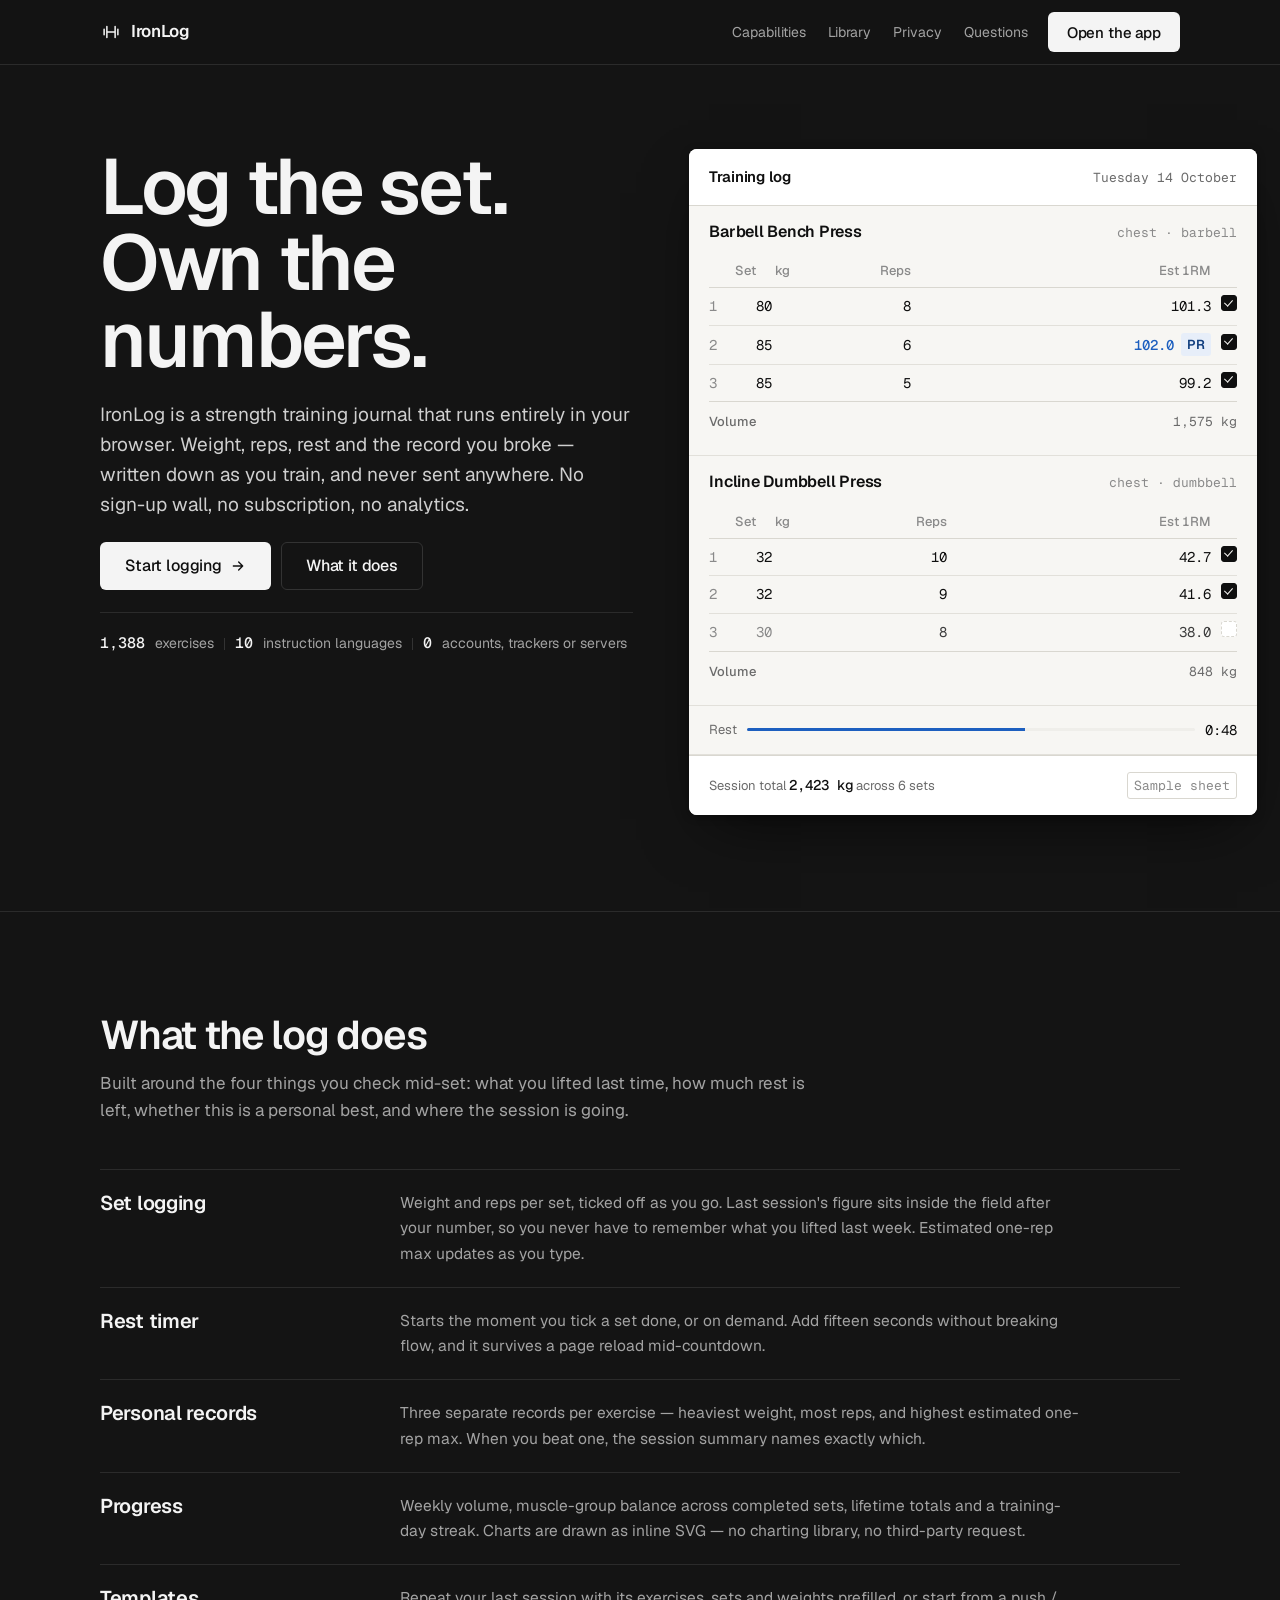
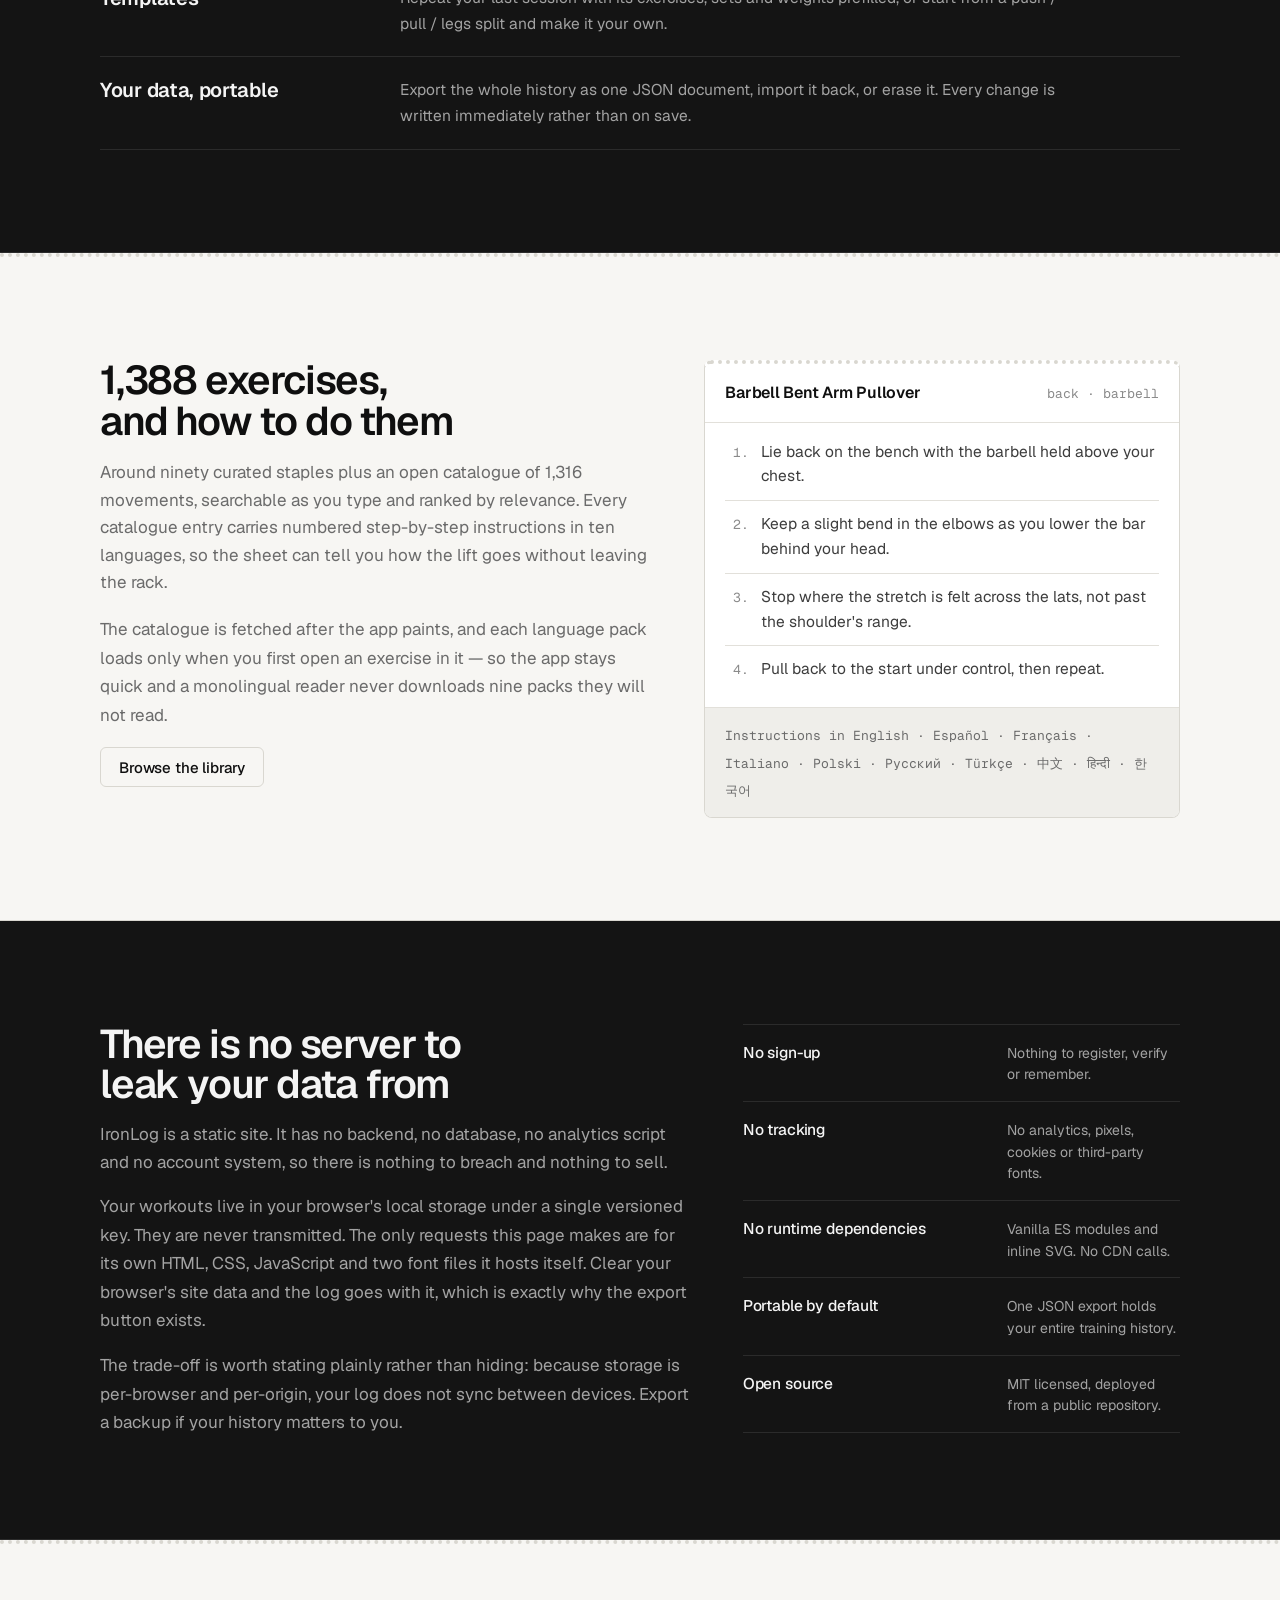
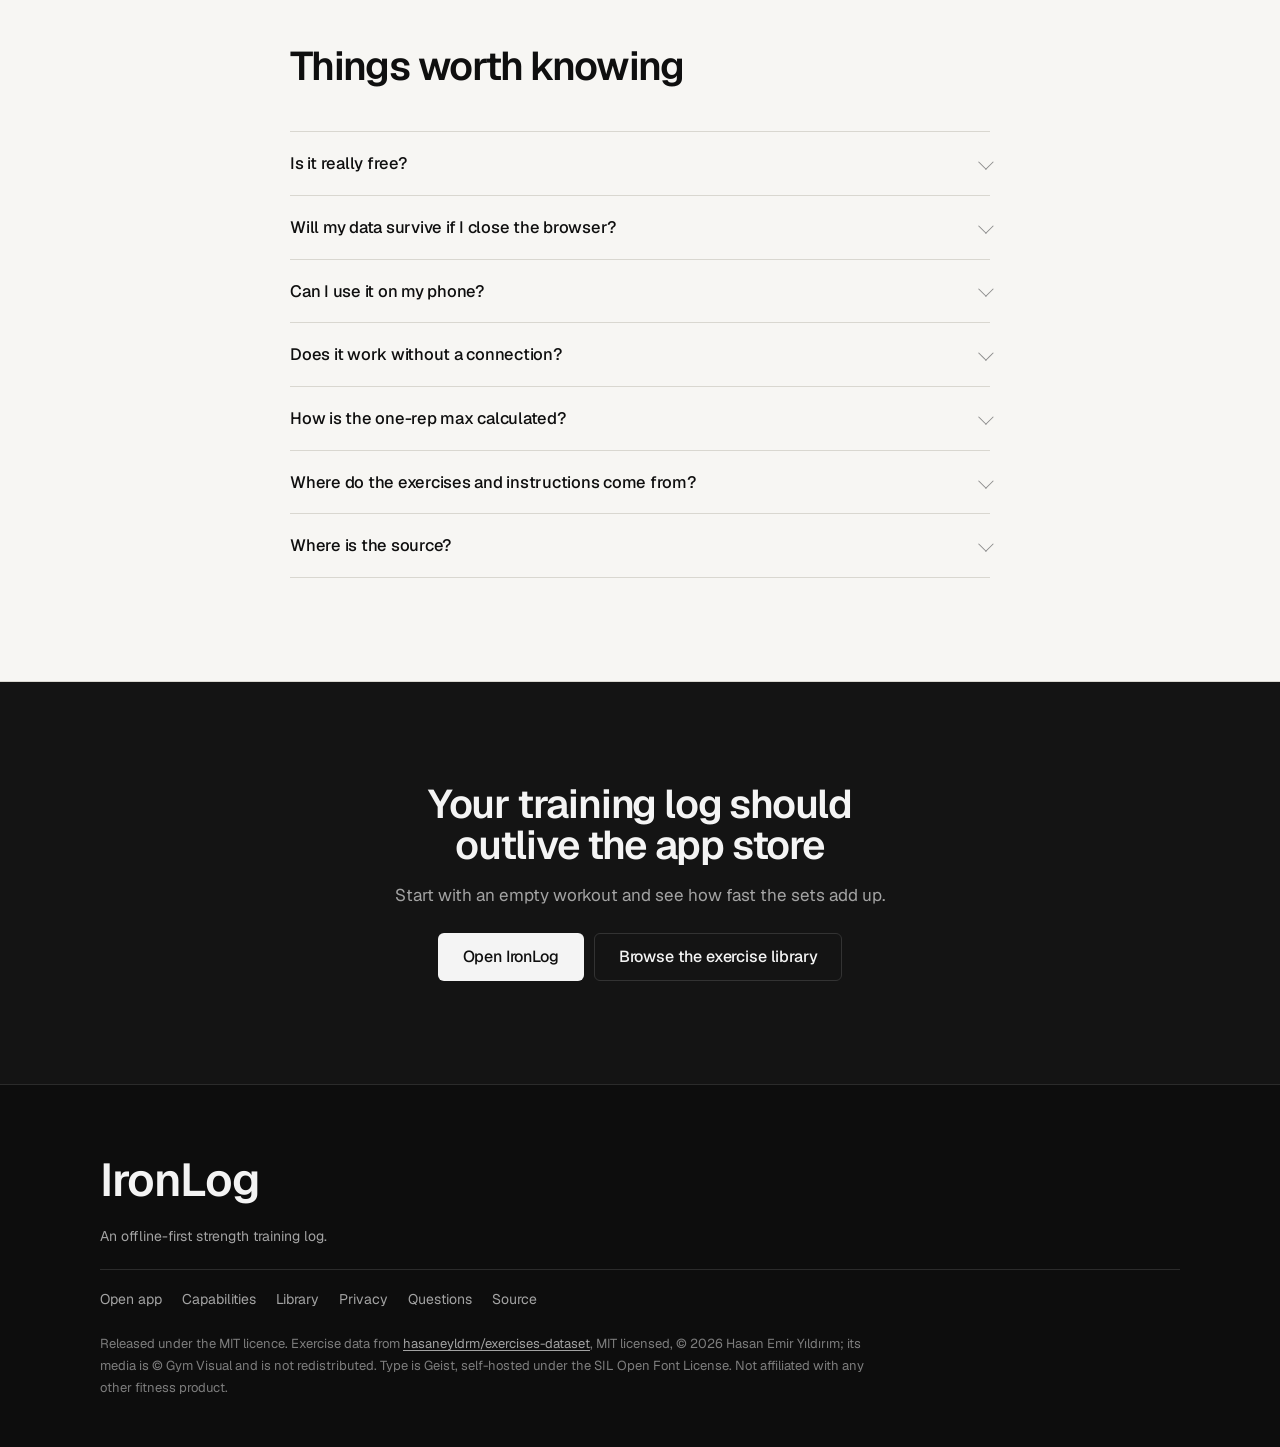
==== index.html @ 6139a57f "Redesign the interface as a ledger: paper, ink, one blue on the data The old look was the category d" ====
<!doctype html>
<html lang="en">
  <head>
    <meta charset="utf-8" />
    <meta name="viewport" content="width=device-width, initial-scale=1" />
    <title>IronLog — the strength training log that stays yours</title>
    <meta
      name="description"
      content="IronLog is an offline-first strength training log. 1,388 exercises, set-by-set logging, rest timer and personal records. No account, no server, no tracking. Your log lives in your browser and exports as JSON."
    />
    <meta name="theme-color" content="#141414" />
    <link rel="canonical" href="./" />
    <link rel="icon" href="./assets/img/logo.svg" type="image/svg+xml" />
    <link rel="apple-touch-icon" href="./assets/img/logo.svg" />

    <!-- Self-hosted under the SIL Open Font License. The page makes no request
         to any third party, including for its type. -->
    <link rel="preload" href="./fonts/Geist-Variable.woff2" as="font" type="font/woff2" crossorigin />
    <link rel="preload" href="./fonts/GeistMono-Variable.woff2" as="font" type="font/woff2" crossorigin />
    <link rel="stylesheet" href="./assets/css/landing.css" />
    <script type="module" src="./assets/js/landing.js" defer></script>

    <meta property="og:title" content="IronLog — the strength training log that stays yours" />
    <meta property="og:description" content="Log the set, own the numbers. An offline-first strength training journal with 1,388 exercises and no account." />
    <meta property="og:type" content="website" />
    <meta property="og:image" content="./assets/img/og-cover.svg" />
  </head>

  <body>
    <a class="skip-link" href="#main">Skip to content</a>

    <!-- ── The sheet ────────────────────────────────────────────────────────
         The page is the object: a training log sheet on a bench. Paper on a
         dark ground, ruled columns, figures in mono, and the one blue on the
         record that broke. Everything below is another piece of the same
         stationery. -->
    <header class="masthead">
      <div class="wrap masthead-inner">
        <a class="wordmark" href="./">
          <svg class="wordmark-mark" viewBox="0 0 32 32" fill="none" stroke="currentColor" stroke-width="2.2" stroke-linecap="round" aria-hidden="true">
            <path d="M6 12v8M10 8v16M22 8v16M26 12v8M10 16h12" />
          </svg>
          <span>IronLog</span>
        </a>
        <nav class="masthead-nav" aria-label="Sections">
          <a href="#capabilities">Capabilities</a>
          <a href="#library">Library</a>
          <a href="#privacy">Privacy</a>
          <a href="#questions">Questions</a>
        </nav>
        <a class="btn btn-primary" href="./app/">Open the app</a>
      </div>
    </header>

    <main id="main">
      <!-- ── First screen: the log sheet itself ───────────────────────────── -->
      <section class="sheet-hero">
        <div class="wrap sheet-hero-inner">
          <div class="sheet-hero-copy">
            <h1>
              Log the set.<br />
              Own the numbers.
            </h1>
            <p class="lede">
              IronLog is a strength training journal that runs entirely in your browser.
              Weight, reps, rest and the record you broke — written down as you train, and
              never sent anywhere. No sign-up wall, no subscription, no analytics.
            </p>
            <div class="cta-row">
              <a class="btn btn-primary btn-lg" href="./app/">
                Start logging
                <svg viewBox="0 0 24 24" fill="none" stroke="currentColor" stroke-width="2" stroke-linecap="round" stroke-linejoin="round" aria-hidden="true"><path d="M5 12h14M13 6l6 6-6 6" /></svg>
              </a>
              <a class="btn btn-outline btn-lg" href="#capabilities">What it does</a>
            </div>
            <p class="proof-line">
              <strong>1,388</strong> exercises
              <span class="rule-sep" aria-hidden="true"></span>
              <strong>10</strong> instruction languages
              <span class="rule-sep" aria-hidden="true"></span>
              <strong>0</strong> accounts, trackers or servers
            </p>
          </div>

          <!-- The artefact. Real arithmetic: every figure below is computed with
               the same Epley formula the app uses, and the column totals close.
               It is sample data, and it says so. -->
          <figure class="logsheet" aria-label="A sample IronLog training sheet">
            <figcaption class="logsheet-head">
              <span class="logsheet-title">Training log</span>
              <span class="logsheet-date">Tuesday 14 October</span>
            </figcaption>

            <div class="logsheet-body">
              <section class="logblock">
                <header class="logblock-head">
                  <h2>Barbell Bench Press</h2>
                  <span class="logblock-meta">chest · barbell</span>
                </header>
                <table class="logtable">
                  <thead>
                    <tr><th scope="col">Set</th><th scope="col">kg</th><th scope="col">Reps</th><th scope="col">Est 1RM</th><th scope="col"><span class="sr-only">Done</span></th></tr>
                  </thead>
                  <tbody>
                    <tr class="is-done"><th scope="row">1</th><td>80</td><td>8</td><td>101.3</td><td><span class="tick" aria-hidden="true"></span></td></tr>
                    <tr class="is-done is-record"><th scope="row">2</th><td>85</td><td>6</td><td>102.0<span class="record-mark">PR</span></td><td><span class="tick" aria-hidden="true"></span></td></tr>
                    <tr class="is-done"><th scope="row">3</th><td>85</td><td>5</td><td>99.2</td><td><span class="tick" aria-hidden="true"></span></td></tr>
                  </tbody>
                  <tfoot><tr><th scope="row">Volume</th><td colspan="4">1,575 kg</td></tr></tfoot>
                </table>
              </section>

              <section class="logblock">
                <header class="logblock-head">
                  <h2>Incline Dumbbell Press</h2>
                  <span class="logblock-meta">chest · dumbbell</span>
                </header>
                <table class="logtable">
                  <thead>
                    <tr><th scope="col">Set</th><th scope="col">kg</th><th scope="col">Reps</th><th scope="col">Est 1RM</th><th scope="col"><span class="sr-only">Done</span></th></tr>
                  </thead>
                  <tbody>
                    <tr class="is-done"><th scope="row">1</th><td>32</td><td>10</td><td>42.7</td><td><span class="tick" aria-hidden="true"></span></td></tr>
                    <tr class="is-done"><th scope="row">2</th><td>32</td><td>9</td><td>41.6</td><td><span class="tick" aria-hidden="true"></span></td></tr>
                    <tr><th scope="row">3</th><td>30</td><td>8</td><td>38.0</td><td><span class="tick is-pending" aria-hidden="true"></span></td></tr>
                  </tbody>
                  <tfoot><tr><th scope="row">Volume</th><td colspan="4">848 kg</td></tr></tfoot>
                </table>
              </section>

              <div class="logsheet-rest">
                <span class="rest-label">Rest</span>
                <span class="rest-track"><i style="width: 62%"></i></span>
                <span class="rest-read">0:48</span>
              </div>
            </div>

            <figcaption class="logsheet-foot">
              <span class="logsheet-total">Session total <strong>2,423 kg</strong> across 6 sets</span>
              <span class="logsheet-note">Sample sheet</span>
            </figcaption>
          </figure>
        </div>
      </section>

      <!-- ── Capabilities, as a menu ───────────────────────────────────────
           A ruled list with leaders, the way a menu or an index sets it — not a
           grid of identical icon cards. -->
      <section class="section" id="capabilities">
        <div class="wrap">
          <header class="section-head">
            <h2>What the log does</h2>
            <p class="section-sub">
              Built around the four things you check mid-set: what you lifted last time, how
              much rest is left, whether this is a personal best, and where the session is
              going.
            </p>
          </header>

          <dl class="menu">
            <div class="menu-item">
              <dt>Set logging</dt>
              <dd>
                Weight and reps per set, ticked off as you go. Last session's figure sits
                inside the field after your number, so you never have to remember what you
                lifted last week. Estimated one-rep max updates as you type.
              </dd>
            </div>
            <div class="menu-item">
              <dt>Rest timer</dt>
              <dd>
                Starts the moment you tick a set done, or on demand. Add fifteen seconds
                without breaking flow, and it survives a page reload mid-countdown.
              </dd>
            </div>
            <div class="menu-item">
              <dt>Personal records</dt>
              <dd>
                Three separate records per exercise — heaviest weight, most reps, and highest
                estimated one-rep max. When you beat one, the session summary names exactly
                which.
              </dd>
            </div>
            <div class="menu-item">
              <dt>Progress</dt>
              <dd>
                Weekly volume, muscle-group balance across completed sets, lifetime totals and
                a training-day streak. Charts are drawn as inline SVG — no charting library,
                no third-party request.
              </dd>
            </div>
            <div class="menu-item">
              <dt>Templates</dt>
              <dd>
                Repeat your last session with its exercises, sets and weights prefilled, or
                start from a push / pull / legs split and make it your own.
              </dd>
            </div>
            <div class="menu-item">
              <dt>Your data, portable</dt>
              <dd>
                Export the whole history as one JSON document, import it back, or erase it.
                Every change is written immediately rather than on save.
              </dd>
            </div>
          </dl>
        </div>
      </section>

      <!-- ── The library, as an index page ──────────────────────────────── -->
      <section class="section section-paper" id="library">
        <div class="wrap library-grid">
          <div>
            <h2>1,388 exercises, and how to do them</h2>
            <p class="section-sub">
              Around ninety curated staples plus an open catalogue of 1,316 movements,
              searchable as you type and ranked by relevance. Every catalogue entry carries
              numbered step-by-step instructions in ten languages, so the sheet can tell you
              how the lift goes without leaving the rack.
            </p>
            <p class="body-text">
              The catalogue is fetched after the app paints, and each language pack loads
              only when you first open an exercise in it — so the app stays quick and a
              monolingual reader never downloads nine packs they will not read.
            </p>
            <a class="btn btn-outline" href="./app/#/library">Browse the library</a>
          </div>

          <!-- The instruction card: another piece of the same stationery, with a
               perforated top edge where it tears off the sheet. -->
          <figure class="cardstub" aria-label="Sample exercise instructions">
            <figcaption class="cardstub-head">
              <span class="cardstub-title">Barbell Bent Arm Pullover</span>
              <span class="cardstub-meta">back · barbell</span>
            </figcaption>
            <ol class="cardstub-steps">
              <li>Lie back on the bench with the barbell held above your chest.</li>
              <li>Keep a slight bend in the elbows as you lower the bar behind your head.</li>
              <li>Stop where the stretch is felt across the lats, not past the shoulder's range.</li>
              <li>Pull back to the start under control, then repeat.</li>
            </ol>
            <figcaption class="cardstub-foot">
              <span class="langline">Instructions in English · Español · Français · Italiano · Polski · Русский · Türkçe · 中文 · हिन्दी · 한국어</span>
            </figcaption>
          </figure>
        </div>
      </section>

      <!-- ── Privacy, as a statement rather than a badge row ────────────── -->
      <section class="section" id="privacy">
        <div class="wrap privacy-grid">
          <div class="privacy-statement">
            <h2>There is no server to leak your data from</h2>
            <p class="section-sub">
              IronLog is a static site. It has no backend, no database, no analytics script
              and no account system, so there is nothing to breach and nothing to sell.
            </p>
            <p class="body-text">
              Your workouts live in your browser's local storage under a single versioned key.
              They are never transmitted. The only requests this page makes are for its own
              HTML, CSS, JavaScript and two font files it hosts itself. Clear your browser's
              site data and the log goes with it, which is exactly why the export button
              exists.
            </p>
            <p class="body-text">
              The trade-off is worth stating plainly rather than hiding: because storage is
              per-browser and per-origin, your log does not sync between devices. Export a
              backup if your history matters to you.
            </p>
          </div>

          <ul class="ledger-list">
            <li><span>No sign-up</span><em>Nothing to register, verify or remember.</em></li>
            <li><span>No tracking</span><em>No analytics, pixels, cookies or third-party fonts.</em></li>
            <li><span>No runtime dependencies</span><em>Vanilla ES modules and inline SVG. No CDN calls.</em></li>
            <li><span>Portable by default</span><em>One JSON export holds your entire training history.</em></li>
            <li><span>Open source</span><em>MIT licensed, deployed from a public repository.</em></li>
          </ul>
        </div>
      </section>

      <!-- ── Questions, ruled ──────────────────────────────────────────── -->
      <section class="section section-paper" id="questions">
        <div class="wrap wrap-narrow">
          <header class="section-head">
            <h2>Things worth knowing</h2>
          </header>

          <div class="faq">
            <details>
              <summary>Is it really free?</summary>
              <p>
                Yes. It is a static site published under the MIT licence. There is no paid
                tier and no plan to add one, because there is no running cost — hosting is
                GitHub Pages and the app is plain files.
              </p>
            </details>
            <details>
              <summary>Will my data survive if I close the browser?</summary>
              <p>
                Yes, as long as the browser keeps its local storage for this site. Every
                change is written immediately rather than on save. Clearing site data or
                using a private window will lose it, so export a backup occasionally.
              </p>
            </details>
            <details>
              <summary>Can I use it on my phone?</summary>
              <p>
                The layout is mobile-first with a bottom tab bar and thumb-sized set rows.
                It ships a web app manifest, so on Android you can add it to your home
                screen and it opens full-screen. On iOS, Safari's Share then Add to Home
                Screen does the same.
              </p>
            </details>
            <details>
              <summary>Does it work without a connection?</summary>
              <p>
                Once the page has loaded, yes — all logic runs locally and no data is
                fetched. A reload while offline depends on your browser's HTTP cache, since
                there is no service worker caching the shell.
              </p>
            </details>
            <details>
              <summary>How is the one-rep max calculated?</summary>
              <p>
                With the Epley formula, <code>weight × (1 + reps ÷ 30)</code>. It is an
                estimate that drifts at high rep ranges, so treat it as a progress signal
                rather than a tested maximum.
              </p>
            </details>
            <details>
              <summary>Where do the exercises and instructions come from?</summary>
              <p>
                The catalogue data and instruction text come from the MIT-licensed
                <code>hasaneyldrm/exercises-dataset</code>, attributed in the app and in the
                repository. That project's exercise media is separately licensed to Gym
                Visual and is not redistributed here, so no exercise shows a GIF or video.
              </p>
            </details>
            <details>
              <summary>Where is the source?</summary>
              <p>
                In the repository this page is deployed from. The app lives under
                <code>/app</code> as plain ES modules with no build step, and the training
                maths is unit-tested in Node.
              </p>
            </details>
          </div>
        </div>
      </section>

      <!-- ── First step, already open ──────────────────────────────────── -->
      <section class="section final-cta">
        <div class="wrap">
          <h2>Your training log should outlive the app store</h2>
          <p>Start with an empty workout and see how fast the sets add up.</p>
          <div class="cta-row">
            <a class="btn btn-primary btn-lg" href="./app/">Open IronLog</a>
            <a class="btn btn-outline btn-lg" href="./app/#/library">Browse the exercise library</a>
          </div>
        </div>
      </section>
    </main>

    <!-- ── The back of the object ─────────────────────────────────────── -->
    <footer class="site-foot">
      <div class="wrap foot-inner">
        <p class="foot-name">IronLog</p>
        <p class="foot-line">An offline-first strength training log.</p>
        <nav class="foot-nav" aria-label="Footer">
          <a href="./app/">Open app</a>
          <a href="#capabilities">Capabilities</a>
          <a href="#library">Library</a>
          <a href="#privacy">Privacy</a>
          <a href="#questions">Questions</a>
          <a href="https://github.com/shogun-support-99/fitness" rel="noopener noreferrer">Source</a>
        </nav>
        <p class="foot-note">
          Released under the MIT licence. Exercise data from
          <a href="https://github.com/hasaneyldrm/exercises-dataset" rel="noopener noreferrer">hasaneyldrm/exercises-dataset</a>,
          MIT licensed, © 2026 Hasan Emir Yıldırım; its media is © Gym Visual and is not
          redistributed. Type is Geist, self-hosted under the SIL Open Font License.
          Not affiliated with any other fitness product.
        </p>
      </div>
    </footer>
  </body>
</html>
---- assets/css/landing.css ----
/* ==========================================================================
   IronLog — landing page

   THE PAGE IS THE OBJECT. The artefact that already exists in this subject's
   world is the training log sheet, so the page is one: paper on a bench-lit
   ground, ruled columns, figures set in mono, and the single blue on the record
   that broke. Each section below is another piece of the same stationery — a
   tear-off stub, a menu, a ruled ledger — with real edges, never outlined boxes.

   Shares one palette and one typeface with the app, as a page and its interface
   must. Type is self-hosted Geist and Geist Mono under the SIL Open Font
   License, so the page makes no third-party request, which is also the promise
   the copy makes.

   Craft floor: body 17px and nothing under 13px; prose measured at 65-75ch;
   tracking no tighter than -0.03em; contrast >=4.5:1; elevation declared once;
   no gradient text, no glow, no glass, no eyebrow above a heading, no emoji.
   ========================================================================== */

/* ── Faces ─────────────────────────────────────────────────────────────── */

@font-face {
  font-family: "Geist";
  src: url("../../fonts/Geist-Variable.woff2") format("woff2");
  font-weight: 100 900;
  font-style: normal;
  font-display: swap;
}

@font-face {
  font-family: "Geist Mono";
  src: url("../../fonts/GeistMono-Variable.woff2") format("woff2");
  font-weight: 100 900;
  font-style: normal;
  font-display: swap;
}

/* ── Tokens ────────────────────────────────────────────────────────────── */

:root {
  color-scheme: dark;

  /* The ground is a true neutral dark. No navy, no slate. */
  --ground: #141414;
  --ground-deep: #0d0d0d;

  /* The paper. Warm-neutral, one level off white, low in chroma. */
  --paper: #f7f6f3;
  --paper-white: #ffffff;
  --paper-raised: #efeeea;
  --paper-rule: #e2e0da;
  --paper-border: #d9d7d0;

  /* Ink on paper, and its reverse. */
  --ink: #0f0f0f;
  --ink-secondary: #3d3d3d;
  --ink-muted: #6b6b6b;
  --ink-faint: #8a8a8a;

  --on-dark: #f4f4f4;
  --on-dark-secondary: #cfcfcf;
  --on-dark-muted: #a3a3a3;
  --on-dark-faint: #7d7d7d;
  --on-dark-rule: #2b2b2b;
  --on-dark-border: #333333;

  /* The one hue. 6.2:1 on paper; it goes on data and on nothing else. */
  --data: #1d5fbf;
  --data-pale: #e7eef9;
  --data-ink: #123f7f;

  /* Controls. */
  --accent: #f4f4f4;
  --accent-ink: #0f0f0f;

  /* Geometry. One radius pair, one button shape, one pair of page margins. */
  --radius: 8px;
  --radius-control: 6px;
  --gap: 12px;
  --wrap: 1160px;
  --margin: 20px;

  /* Type. Display is sized by cap height, prose at 17px, nothing under 13px. */
  --fs-display: clamp(42px, 6.6vw, 78px);
  --fs-h2: clamp(27px, 3.6vw, 40px);
  --fs-h3: 20px;
  --fs-body: 17px;
  --fs-small: 14px;
  --fs-meta: 13px;

  --font: "Geist", ui-sans-serif, system-ui, -apple-system, "Segoe UI", sans-serif;
  --mono: "Geist Mono", ui-monospace, SFMono-Regular, Menlo, monospace;

  --shadow-sheet: 0 24px 60px -20px rgba(0, 0, 0, 0.65), 0 2px 8px rgba(0, 0, 0, 0.3);
  --ease: cubic-bezier(0.16, 0.84, 0.32, 1);
}

/* ── Reset and base ────────────────────────────────────────────────────── */

*,
*::before,
*::after {
  box-sizing: border-box;
}

html {
  scroll-behavior: smooth;
  scroll-padding-top: 88px;
  -webkit-text-size-adjust: 100%;
}

body {
  margin: 0;
  /* A flat ground. No radial glow behind the hero, no gradient wash. */
  background: var(--ground);
  color: var(--on-dark);
  font-family: var(--font);
  font-size: var(--fs-body);
  line-height: 1.62;
  -webkit-font-smoothing: antialiased;
  -moz-osx-font-smoothing: grayscale;
  text-rendering: optimizeLegibility;
  overflow-x: hidden;
}

/* Browser surfaces, themed from the palette. */
::selection {
  background: var(--data);
  color: #ffffff;
}

:focus-visible {
  outline: 2px solid var(--data);
  outline-offset: 3px;
  border-radius: 2px;
}

a {
  color: inherit;
  text-decoration-thickness: 1px;
  text-underline-offset: 3px;
}

* {
  scrollbar-width: thin;
  scrollbar-color: var(--on-dark-border) transparent;
}

*::-webkit-scrollbar {
  width: 10px;
  height: 10px;
}

*::-webkit-scrollbar-thumb {
  background: var(--on-dark-border);
  border: 3px solid var(--ground);
  border-radius: 999px;
}

.sr-only {
  position: absolute;
  width: 1px;
  height: 1px;
  padding: 0;
  margin: -1px;
  overflow: hidden;
  clip: rect(0, 0, 0, 0);
  white-space: nowrap;
  border: 0;
}

.skip-link {
  position: absolute;
  top: -100px;
  left: var(--margin);
  z-index: 100;
  padding: 10px 16px;
  border-radius: var(--radius-control);
  background: var(--accent);
  color: var(--accent-ink);
  font-weight: 500;
  text-decoration: none;
  transition: top 0.16s var(--ease);
}

.skip-link:focus {
  top: 12px;
}

.wrap {
  width: 100%;
  max-width: var(--wrap);
  margin-inline: auto;
  padding-inline: var(--margin);
}

.wrap-narrow {
  max-width: 780px;
}

img,
svg {
  display: block;
  max-width: 100%;
}

/* ── Type ──────────────────────────────────────────────────────────────── */

h1,
h2,
h3 {
  margin: 0;
  font-weight: 600;
  letter-spacing: -0.03em;
  line-height: 1.02;
  text-wrap: balance;
}

h1 {
  font-size: var(--fs-display);
  letter-spacing: -0.03em;
  line-height: 0.98;
}

h2 {
  font-size: var(--fs-h2);
}

h3 {
  font-size: var(--fs-h3);
  letter-spacing: -0.015em;
  line-height: 1.25;
}

p {
  margin: 0;
}

.lede {
  font-size: 19px;
  line-height: 1.58;
  color: var(--on-dark-secondary);
  max-width: 54ch;
}

.body-text {
  color: var(--on-dark-muted);
  max-width: 68ch;
  line-height: 1.68;
}

.section-sub {
  font-size: var(--fs-body);
  color: var(--on-dark-muted);
  max-width: 66ch;
  line-height: 1.62;
}

code {
  font-family: var(--mono);
  font-size: 0.88em;
  padding: 1px 5px;
  border-radius: 4px;
  background: var(--paper-raised);
  color: var(--ink);
}

/* ── Buttons ─────────────────────────────────────────────────────────────
   One shape, one radius, on the whole page. No gradient on any of them. */

.btn {
  display: inline-flex;
  align-items: center;
  justify-content: center;
  gap: 8px;
  height: 40px;
  padding: 0 18px;
  border: 1px solid transparent;
  border-radius: var(--radius-control);
  background: none;
  color: var(--on-dark);
  font-family: inherit;
  font-size: 15px;
  font-weight: 500;
  letter-spacing: -0.01em;
  line-height: 1;
  text-decoration: none;
  white-space: nowrap;
  cursor: pointer;
  transition: background-color 0.16s var(--ease), border-color 0.16s var(--ease),
    color 0.16s var(--ease), transform 0.16s var(--ease);
}

.btn svg {
  width: 16px;
  height: 16px;
}

.btn-primary {
  background: var(--accent);
  color: var(--accent-ink);
}

.btn-primary:hover {
  background: #ffffff;
  transform: translateY(-1px);
}

.btn-outline {
  border-color: var(--on-dark-border);
  color: var(--on-dark);
}

.btn-outline:hover {
  border-color: var(--on-dark-muted);
  background: rgba(255, 255, 255, 0.05);
}

.btn-lg {
  height: 48px;
  padding: 0 24px;
  font-size: 16px;
}

/* On paper, the buttons invert. */
.section-paper .btn-outline {
  border-color: var(--paper-border);
  color: var(--ink);
}

.section-paper .btn-outline:hover {
  border-color: var(--ink-faint);
  background: var(--paper-raised);
}

.cta-row {
  display: flex;
  flex-wrap: wrap;
  gap: 10px;
  align-items: center;
}

/* ── Masthead ──────────────────────────────────────────────────────────── */

.masthead {
  position: sticky;
  top: 0;
  z-index: 50;
  background: color-mix(in srgb, var(--ground) 88%, transparent);
  border-bottom: 1px solid var(--on-dark-rule);
}

.masthead-inner {
  display: flex;
  align-items: center;
  gap: 20px;
  height: 64px;
}

.wordmark {
  display: inline-flex;
  align-items: center;
  gap: 9px;
  font-size: 17px;
  font-weight: 600;
  letter-spacing: -0.02em;
  text-decoration: none;
  color: var(--on-dark);
}

.wordmark-mark {
  width: 22px;
  height: 22px;
}

.masthead-nav {
  display: none;
  gap: 22px;
  margin-left: auto;
}

.masthead-nav a {
  font-size: var(--fs-small);
  color: var(--on-dark-muted);
  text-decoration: none;
  transition: color 0.16s var(--ease);
}

.masthead-nav a:hover {
  color: var(--on-dark);
}

/* The section the reader is in. Ink brightening, not a coloured pill. */
.masthead-nav a.is-current {
  color: var(--on-dark);
  font-weight: 500;
}

.masthead .btn {
  margin-left: auto;
}

/* ── First screen: the log sheet ───────────────────────────────────────── */

.sheet-hero {
  padding: clamp(40px, 7vw, 84px) 0 clamp(48px, 8vw, 96px);
  border-bottom: 1px solid var(--on-dark-rule);
}

.sheet-hero-inner {
  display: grid;
  gap: clamp(32px, 5vw, 56px);
  align-items: start;
}

.sheet-hero-copy {
  display: flex;
  flex-direction: column;
  gap: 22px;
}

/* The proof line is a sentence with figures in mono, not a hero-metric row of
   big number over small label. */
.proof-line {
  display: flex;
  flex-wrap: wrap;
  align-items: center;
  gap: 10px;
  padding-top: 18px;
  border-top: 1px solid var(--on-dark-rule);
  font-size: var(--fs-small);
  color: var(--on-dark-muted);
}

.proof-line strong {
  font-family: var(--mono);
  font-size: 15px;
  font-weight: 500;
  color: var(--on-dark);
}

.rule-sep {
  width: 1px;
  height: 12px;
  background: var(--on-dark-border);
}

/* ── The log sheet itself ────────────────────────────────────────────────
   A filled paper panel with a real edge. It floats, so this is where the one
   shadow on the page is earned. */

.logsheet {
  margin: 0;
  background: var(--paper);
  border-radius: var(--radius);
  box-shadow: var(--shadow-sheet);
  color: var(--ink);
  overflow: hidden;
}

.logsheet-head,
.logsheet-foot {
  display: flex;
  align-items: baseline;
  justify-content: space-between;
  gap: 12px;
  padding: 16px 20px;
}

.logsheet-head {
  border-bottom: 1px solid var(--paper-border);
  background: var(--paper-white);
}

.logsheet-title {
  font-size: 15px;
  font-weight: 600;
  letter-spacing: -0.01em;
}

.logsheet-date {
  font-family: var(--mono);
  font-size: var(--fs-meta);
  color: var(--ink-muted);
}

.logsheet-body {
  display: flex;
  flex-direction: column;
}

.logblock {
  padding: 16px 20px;
  border-bottom: 1px solid var(--paper-rule);
}

.logblock-head {
  display: flex;
  align-items: baseline;
  justify-content: space-between;
  gap: 12px;
  margin-bottom: 10px;
}

.logblock-head h2 {
  font-size: 16px;
  font-weight: 600;
  letter-spacing: -0.015em;
}

.logblock-meta {
  font-family: var(--mono);
  font-size: var(--fs-meta);
  color: var(--ink-faint);
  text-transform: lowercase;
  white-space: nowrap;
}

/* A table is rules and alignment: no zebra, no header band, numbers
   right-aligned in tabular figures. */
.logtable {
  width: 100%;
  border-collapse: collapse;
  font-family: var(--mono);
  font-size: var(--fs-small);
  font-variant-numeric: tabular-nums;
}

.logtable th,
.logtable td {
  padding: 7px 0;
  text-align: right;
  font-weight: 400;
}

.logtable thead th {
  font-family: var(--font);
  font-size: var(--fs-meta);
  font-weight: 500;
  color: var(--ink-faint);
  padding-bottom: 6px;
  border-bottom: 1px solid var(--paper-border);
}

.logtable tbody th {
  color: var(--ink-faint);
  text-align: left;
  width: 34px;
}

.logtable tbody td:first-of-type {
  text-align: left;
  width: 34px;
  color: var(--ink-faint);
}

.logtable tbody tr {
  border-bottom: 1px solid var(--paper-rule);
}

.logtable tbody tr:last-child {
  border-bottom: 0;
}

.logtable tbody td {
  color: var(--ink-secondary);
}

/* Done sets are ink; the pending one is faint, so state reads without colour. */
.logtable tbody tr.is-done td {
  color: var(--ink);
}

.logtable tfoot th,
.logtable tfoot td {
  padding-top: 9px;
  border-top: 1px solid var(--paper-border);
  font-size: var(--fs-meta);
  color: var(--ink-muted);
  text-align: right;
}

.logtable tfoot th {
  text-align: left;
  font-family: var(--font);
  font-weight: 500;
}

/* The one hue, on the record that broke and on nothing else. */
.logtable tr.is-record td:nth-of-type(3) {
  color: var(--data);
  font-weight: 500;
}

.record-mark {
  display: inline-block;
  margin-left: 7px;
  padding: 1px 6px;
  border-radius: 3px;
  background: var(--data-pale);
  color: var(--data-ink);
  font-family: var(--font);
  font-size: 13px;
  font-weight: 600;
  letter-spacing: 0;
  vertical-align: 1px;
}

/* Last column: the tick. Drawn, not a glyph. */
.logtable tbody td:last-child {
  width: 26px;
  text-align: right;
}

.tick {
  display: inline-block;
  width: 16px;
  height: 16px;
  border: 1.5px solid var(--paper-border);
  border-radius: 3px;
  background: var(--paper-white);
  position: relative;
}

tr.is-done .tick {
  background: var(--ink);
  border-color: var(--ink);
}

tr.is-done .tick::after {
  content: "";
  position: absolute;
  left: 4px;
  top: 1.5px;
  width: 5px;
  height: 8px;
  border: solid var(--paper);
  border-width: 0 1.6px 1.6px 0;
  transform: rotate(42deg);
}

.tick.is-pending {
  border-style: dashed;
}

/* The rest timer: a thin draining rule, flat, no glow. */
.logsheet-rest {
  display: flex;
  align-items: center;
  gap: 10px;
  padding: 13px 20px;
  border-bottom: 1px solid var(--paper-rule);
}

.rest-label {
  font-size: var(--fs-meta);
  color: var(--ink-muted);
}

.rest-track {
  flex: 1 1 auto;
  height: 3px;
  border-radius: 2px;
  background: var(--paper-raised);
  overflow: hidden;
}

.rest-track i {
  display: block;
  height: 100%;
  background: var(--data);
}

.rest-read {
  font-family: var(--mono);
  font-size: var(--fs-small);
  color: var(--ink);
  font-variant-numeric: tabular-nums;
}

.logsheet-foot {
  background: var(--paper-white);
  border-top: 1px solid var(--paper-border);
  align-items: center;
}

.logsheet-total {
  font-size: var(--fs-meta);
  color: var(--ink-muted);
}

.logsheet-total strong {
  font-family: var(--mono);
  font-size: var(--fs-small);
  font-weight: 500;
  color: var(--ink);
}

.logsheet-note {
  font-family: var(--mono);
  font-size: 13px;
  color: var(--ink-faint);
  padding: 2px 6px;
  border: 1px solid var(--paper-border);
  border-radius: 3px;
}

/* ── Sections ──────────────────────────────────────────────────────────── */

.section {
  padding: clamp(56px, 8vw, 104px) 0;
  border-bottom: 1px solid var(--on-dark-rule);
}

/* Paper sections are the reverse side of the same sheet. */
.section-paper {
  background: var(--paper);
  color: var(--ink);
  border-bottom: 1px solid var(--paper-border);
  /* A perforated top edge: round dots at 4px, the way a stub tears. */
  border-top: 4px dotted var(--paper-border);
}

.section-paper h2,
.section-paper h3 {
  color: var(--ink);
}

.section-paper .section-sub,
.section-paper .body-text {
  color: var(--ink-muted);
}

.section-head {
  display: flex;
  flex-direction: column;
  gap: 14px;
  margin-bottom: clamp(28px, 4vw, 44px);
  max-width: 70ch;
}

/* ── Capabilities as a menu ──────────────────────────────────────────────
   A ruled list with leaders, not a grid of identical icon cards. */

.menu {
  margin: 0;
  border-top: 1px solid var(--on-dark-rule);
}

.menu-item {
  display: grid;
  grid-template-columns: minmax(140px, 220px) minmax(0, 1fr);
  gap: 8px 28px;
  padding: 20px 0;
  border-bottom: 1px solid var(--on-dark-rule);
}

.menu-item dt {
  font-size: var(--fs-h3);
  font-weight: 600;
  letter-spacing: -0.015em;
  line-height: 1.3;
  color: var(--on-dark);
}

.menu-item dd {
  margin: 0;
  font-size: 15.5px;
  line-height: 1.66;
  color: var(--on-dark-muted);
  max-width: 68ch;
}

/* ── The library ───────────────────────────────────────────────────────── */

.library-grid {
  display: grid;
  gap: clamp(28px, 4vw, 52px);
  align-items: start;
}

.library-grid > div {
  display: flex;
  flex-direction: column;
  gap: 18px;
}

.library-grid .btn {
  align-self: flex-start;
}

/* The tear-off stub: paper one step lighter, with a perforated top edge where
   it separates from the sheet. */
.cardstub {
  margin: 0;
  background: var(--paper-white);
  border: 1px solid var(--paper-border);
  border-top: 4px dotted var(--paper-border);
  border-radius: var(--radius);
  overflow: hidden;
}

.cardstub-head {
  display: flex;
  align-items: baseline;
  justify-content: space-between;
  gap: 12px;
  padding: 16px 20px;
  border-bottom: 1px solid var(--paper-rule);
}

.cardstub-title {
  font-size: 16px;
  font-weight: 600;
  letter-spacing: -0.015em;
  color: var(--ink);
}

.cardstub-meta {
  font-family: var(--mono);
  font-size: var(--fs-meta);
  color: var(--ink-faint);
  white-space: nowrap;
}

.cardstub-steps {
  margin: 0;
  padding: 6px 20px 14px;
  list-style: none;
  counter-reset: step;
}

.cardstub-steps li {
  counter-increment: step;
  display: grid;
  grid-template-columns: 24px minmax(0, 1fr);
  gap: 12px;
  padding: 11px 0;
  border-bottom: 1px solid var(--paper-rule);
  font-size: 15.5px;
  line-height: 1.6;
  color: var(--ink-secondary);
}

.cardstub-steps li:last-child {
  border-bottom: 0;
}

.cardstub-steps li::before {
  content: counter(step) ".";
  font-family: var(--mono);
  font-size: var(--fs-meta);
  color: var(--ink-faint);
  text-align: right;
  padding-top: 3px;
}

.cardstub-foot {
  padding: 13px 20px;
  border-top: 1px solid var(--paper-rule);
  background: var(--paper-raised);
}

.langline {
  font-family: var(--mono);
  font-size: 13px;
  line-height: 1.7;
  color: var(--ink-muted);
}

/* ── Privacy ───────────────────────────────────────────────────────────── */

.privacy-grid {
  display: grid;
  gap: clamp(28px, 4vw, 56px);
  align-items: start;
}

.privacy-statement {
  display: flex;
  flex-direction: column;
  gap: 16px;
}

/* A ledger list: rules and alignment, no ticks in coloured circles. */
.ledger-list {
  list-style: none;
  margin: 0;
  padding: 0;
  border-top: 1px solid var(--on-dark-rule);
}

.ledger-list li {
  display: grid;
  grid-template-columns: minmax(0, 1fr);
  gap: 2px;
  padding: 15px 0;
  border-bottom: 1px solid var(--on-dark-rule);
}

.ledger-list span {
  font-size: 15.5px;
  font-weight: 500;
  color: var(--on-dark);
  letter-spacing: -0.01em;
}

.ledger-list em {
  font-style: normal;
  font-size: var(--fs-small);
  color: var(--on-dark-muted);
  line-height: 1.55;
}

/* ── Questions ─────────────────────────────────────────────────────────── */

.faq {
  border-top: 1px solid var(--paper-border);
}

.faq details {
  border-bottom: 1px solid var(--paper-border);
}

.faq summary {
  display: flex;
  align-items: center;
  justify-content: space-between;
  gap: 16px;
  padding: 18px 0;
  font-size: 16.5px;
  font-weight: 500;
  letter-spacing: -0.015em;
  color: var(--ink);
  cursor: pointer;
  list-style: none;
}

.faq summary::-webkit-details-marker {
  display: none;
}

.faq summary::after {
  content: "";
  flex: 0 0 auto;
  width: 11px;
  height: 11px;
  border-right: 1.6px solid var(--ink-faint);
  border-bottom: 1.6px solid var(--ink-faint);
  transform: rotate(45deg) translateY(-2px);
  transition: transform 0.2s var(--ease);
}

.faq details[open] summary::after {
  transform: rotate(-135deg) translateY(-2px);
}

.faq summary:hover {
  color: var(--data);
}

.faq details p {
  padding: 0 0 20px;
  max-width: 68ch;
  font-size: 15.5px;
  line-height: 1.68;
  color: var(--ink-muted);
}

.faq code {
  background: var(--paper-raised);
}

/* ── Final call ────────────────────────────────────────────────────────── */

.final-cta {
  text-align: center;
  border-bottom: 0;
}

.final-cta .wrap {
  display: flex;
  flex-direction: column;
  align-items: center;
  gap: 16px;
}

.final-cta h2 {
  max-width: 22ch;
}

.final-cta p {
  color: var(--on-dark-muted);
  max-width: 48ch;
}

.final-cta .cta-row {
  justify-content: center;
  margin-top: 8px;
}

/* ── Footer: the back of the object ──────────────────────────────────────
   Name first, places under it. This is the page's one authored motion moment:
   it rises as a curtain when it scrolls into view. */

.site-foot {
  background: var(--ground-deep);
  border-top: 1px solid var(--on-dark-rule);
  padding: clamp(44px, 6vw, 72px) 0 clamp(32px, 4vw, 48px);
}

.foot-inner {
  display: flex;
  flex-direction: column;
  gap: 18px;
}

.foot-name {
  font-size: clamp(30px, 5vw, 46px);
  font-weight: 600;
  letter-spacing: -0.03em;
  line-height: 1;
  color: var(--on-dark);
}

.foot-line {
  font-size: var(--fs-small);
  color: var(--on-dark-muted);
}

.foot-nav {
  display: flex;
  flex-wrap: wrap;
  gap: 8px 20px;
  padding-top: 18px;
  border-top: 1px solid var(--on-dark-rule);
}

.foot-nav a {
  font-size: var(--fs-small);
  color: var(--on-dark-muted);
  text-decoration: none;
  transition: color 0.16s var(--ease);
}

.foot-nav a:hover {
  color: var(--on-dark);
  text-decoration: underline;
}

.foot-note {
  font-size: var(--fs-meta);
  line-height: 1.7;
  color: var(--on-dark-faint);
  max-width: 88ch;
}

.foot-note a {
  color: var(--on-dark-muted);
  text-decoration: underline;
  text-underline-offset: 2px;
}

.foot-note a:hover {
  color: var(--on-dark);
}

/* The curtain. It starts already-visible in reduced-motion and in browsers
   without IntersectionObserver, so nothing is hidden if the script fails. */
.reveal {
  opacity: 1;
  transform: none;
}

.js-reveal .foot-inner > * {
  opacity: 0;
  transform: translateY(14px);
  transition: opacity 0.5s var(--ease), transform 0.5s var(--ease);
}

.js-reveal .foot-inner.is-visible > * {
  opacity: 1;
  transform: none;
}

.js-reveal .foot-inner.is-visible > *:nth-child(2) {
  transition-delay: 0.05s;
}

.js-reveal .foot-inner.is-visible > *:nth-child(3) {
  transition-delay: 0.1s;
}

.js-reveal .foot-inner.is-visible > *:nth-child(4) {
  transition-delay: 0.15s;
}

/* ── Responsive ────────────────────────────────────────────────────────── */

@media (min-width: 640px) {
  :root {
    --margin: 28px;
  }

  .ledger-list li {
    grid-template-columns: minmax(180px, 240px) minmax(0, 1fr);
    gap: 4px 24px;
    align-items: baseline;
  }
}

@media (min-width: 900px) {
  :root {
    --margin: 40px;
  }

  .masthead-nav {
    display: flex;
  }

  .masthead .btn {
    margin-left: 0;
  }

  .sheet-hero-inner {
    grid-template-columns: minmax(0, 1fr) minmax(0, 0.92fr);
  }

  /* The sheet is cropped: it bleeds past the column so the page reads as one
     piece of paper on a bench rather than a card in a grid. */
  .logsheet {
    margin-right: calc(-1 * min(80px, 6vw));
  }

  .library-grid {
    grid-template-columns: minmax(0, 1fr) minmax(0, 0.86fr);
  }

  .privacy-grid {
    grid-template-columns: minmax(0, 1.15fr) minmax(0, 0.85fr);
  }

  .foot-inner {
    gap: 22px;
  }
}

@media (min-width: 1200px) {
  .menu-item {
    grid-template-columns: minmax(180px, 260px) minmax(0, 1fr);
    gap: 8px 40px;
  }
}

/* Below about 640px a table of five columns does not fit, so the sheet keeps
   the columns that matter and drops the tick to a narrower width rather than
   scrolling sideways. The page never scrolls horizontally. */
@media (max-width: 480px) {
  .logtable {
    font-size: var(--fs-meta);
  }

  .logtable tbody th,
  .logtable tbody td:first-of-type {
    width: 26px;
  }

  .logtable tbody td:last-child {
    width: 20px;
  }

  .tick {
    width: 14px;
    height: 14px;
  }

  tr.is-done .tick::after {
    left: 3.5px;
    top: 1px;
    width: 4px;
    height: 7px;
  }

  .record-mark {
    display: none;
  }

  .logsheet-head,
  .logsheet-foot,
  .logblock,
  .logsheet-rest {
    padding-inline: 14px;
  }

  .menu-item {
    grid-template-columns: minmax(0, 1fr);
    gap: 6px;
  }
}

@media (prefers-reduced-motion: reduce) {
  html {
    scroll-behavior: auto;
  }

  *,
  *::before,
  *::after {
    animation-duration: 0.01ms !important;
    animation-iteration-count: 1 !important;
    transition-duration: 0.01ms !important;
  }

  .btn-primary:hover {
    transform: none;
  }
}

@media print {
  .masthead,
  .cta-row,
  .btn {
    display: none !important;
  }

  body {
    background: #ffffff;
    color: #000000;
  }

  .logsheet {
    box-shadow: none;
    border: 1px solid #cccccc;
  }
}
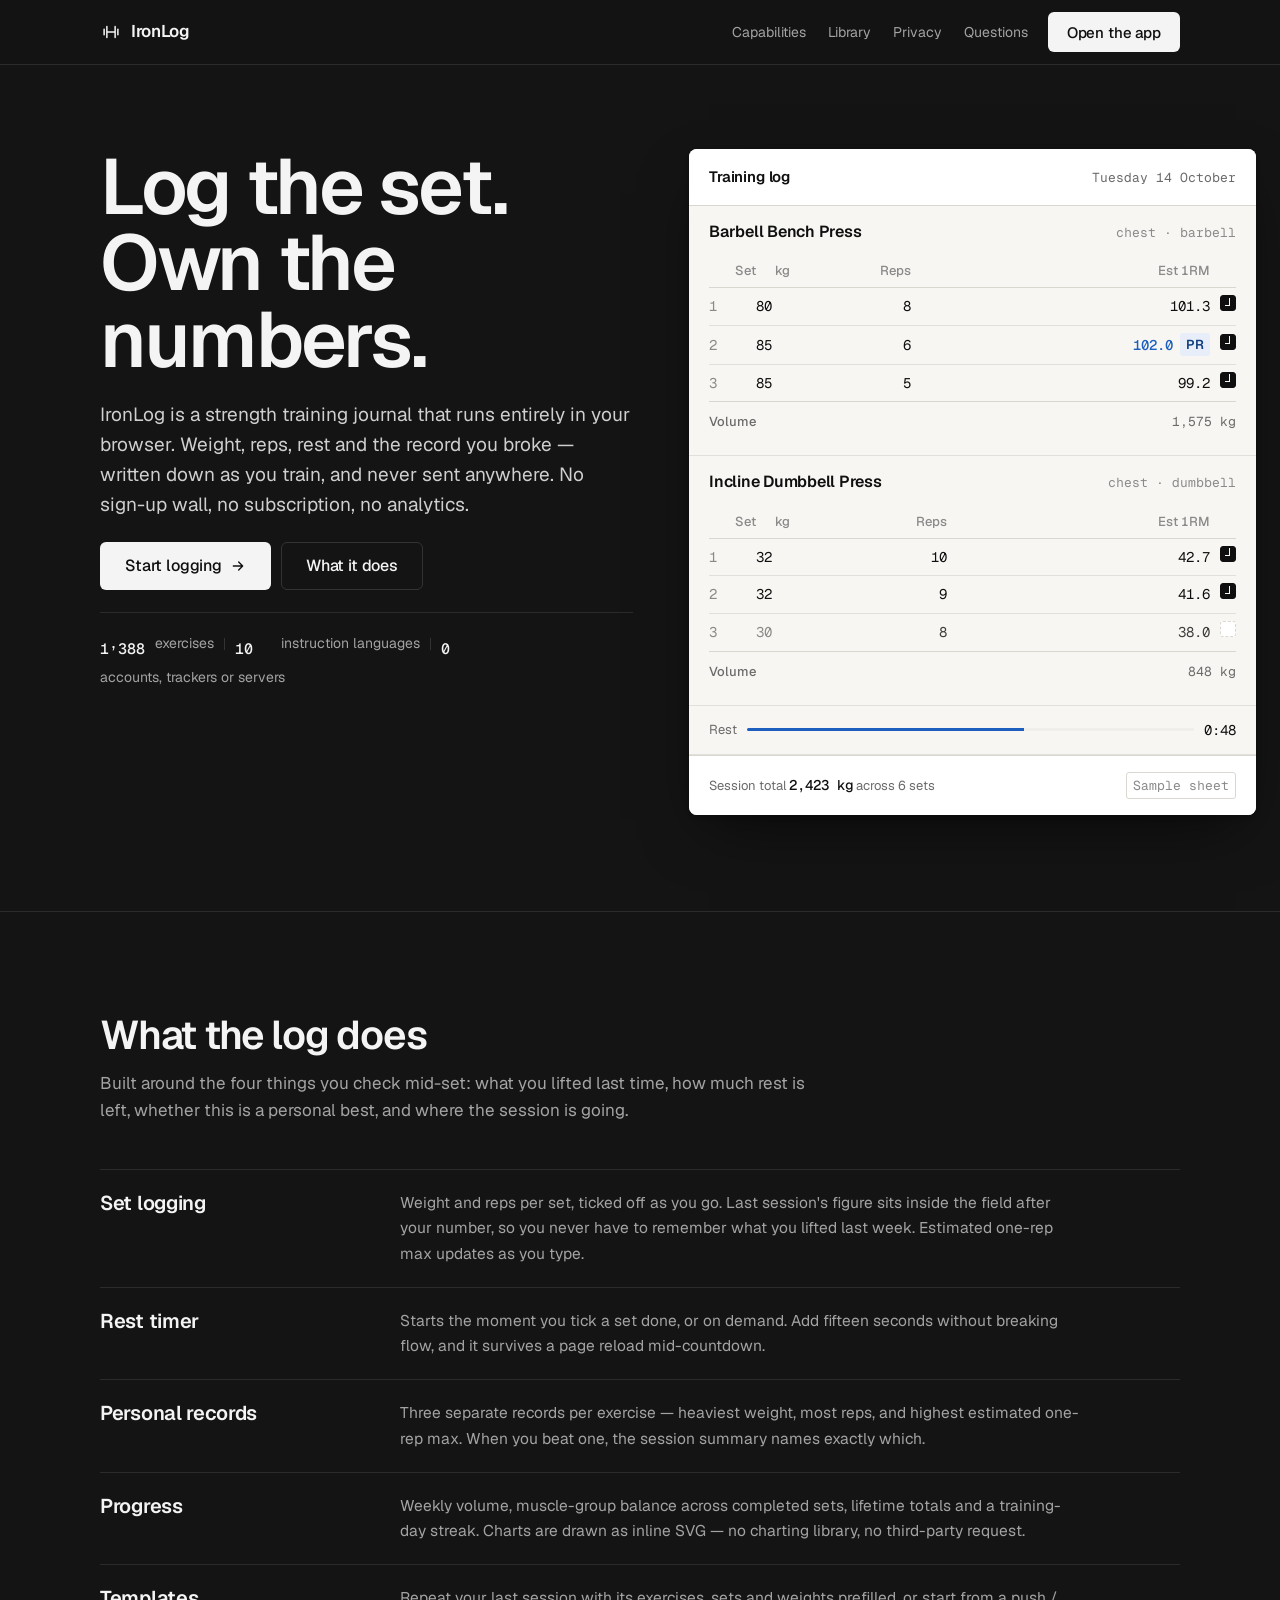
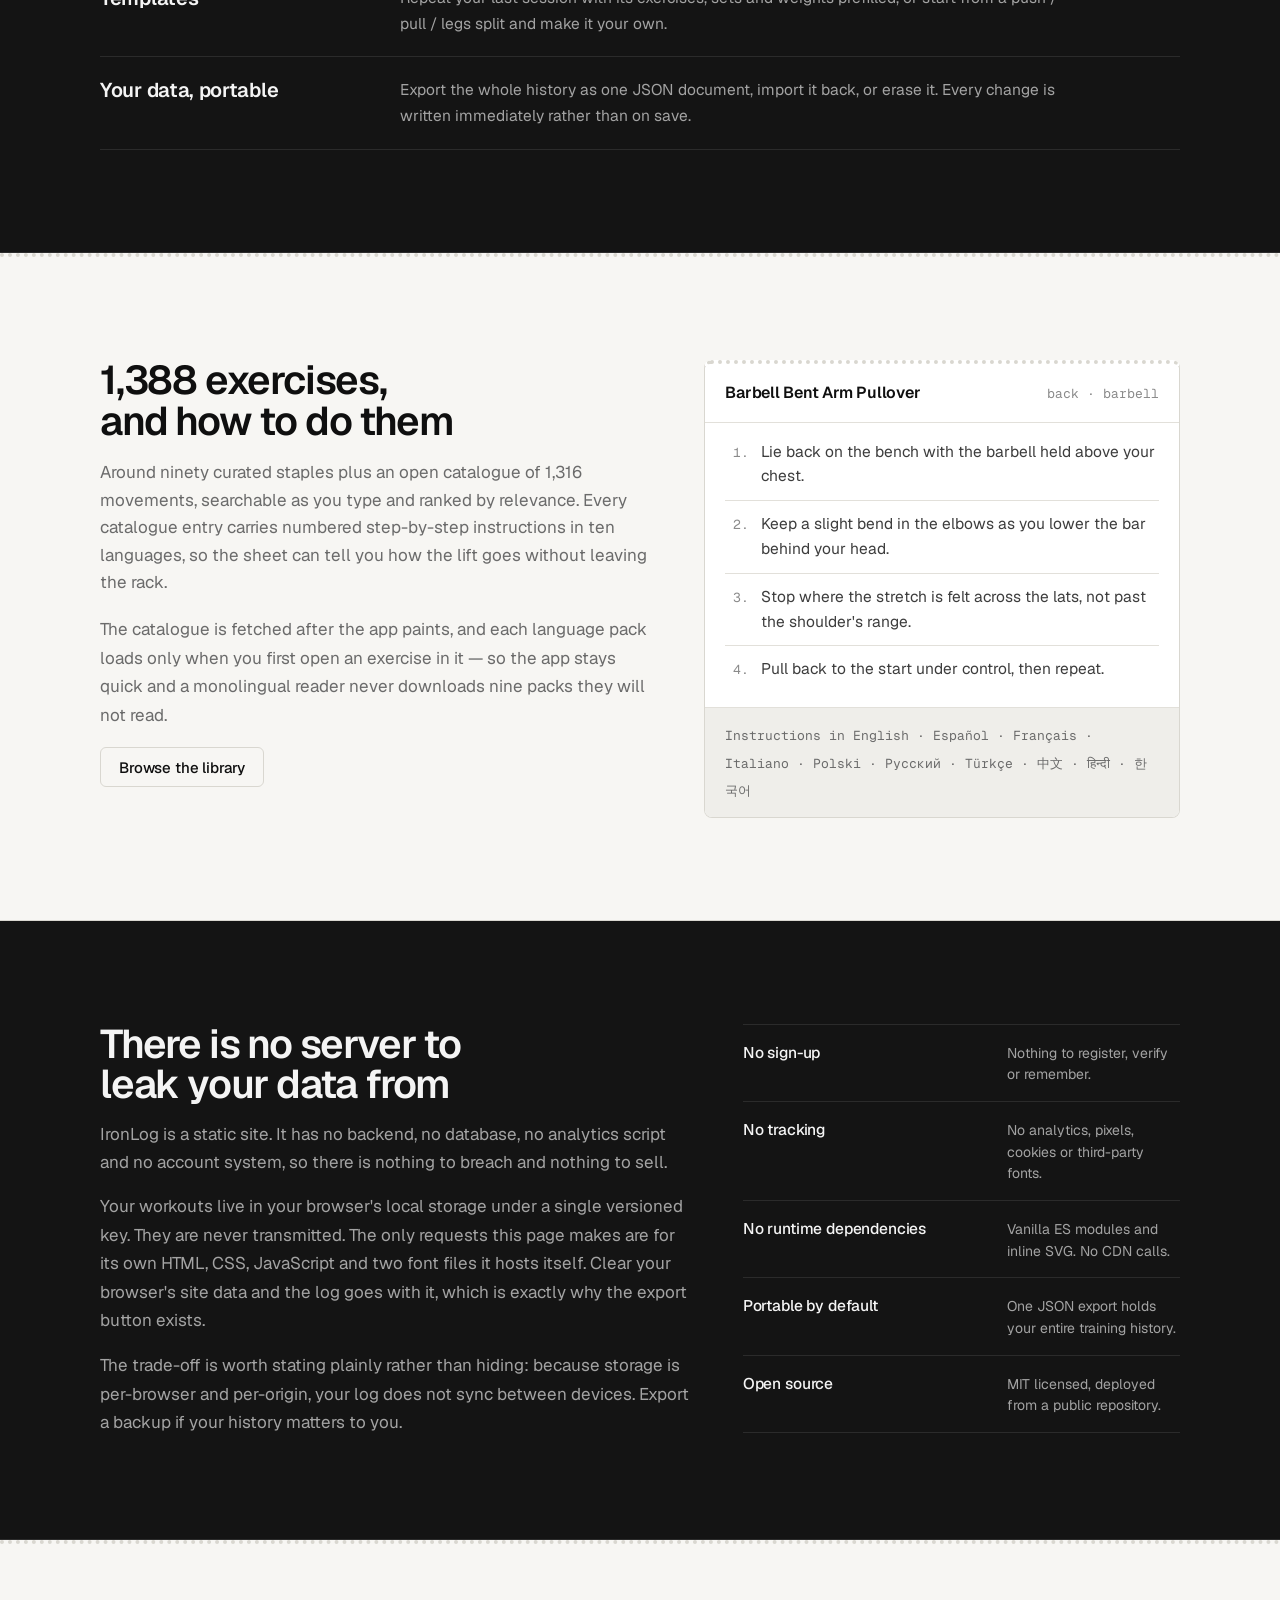
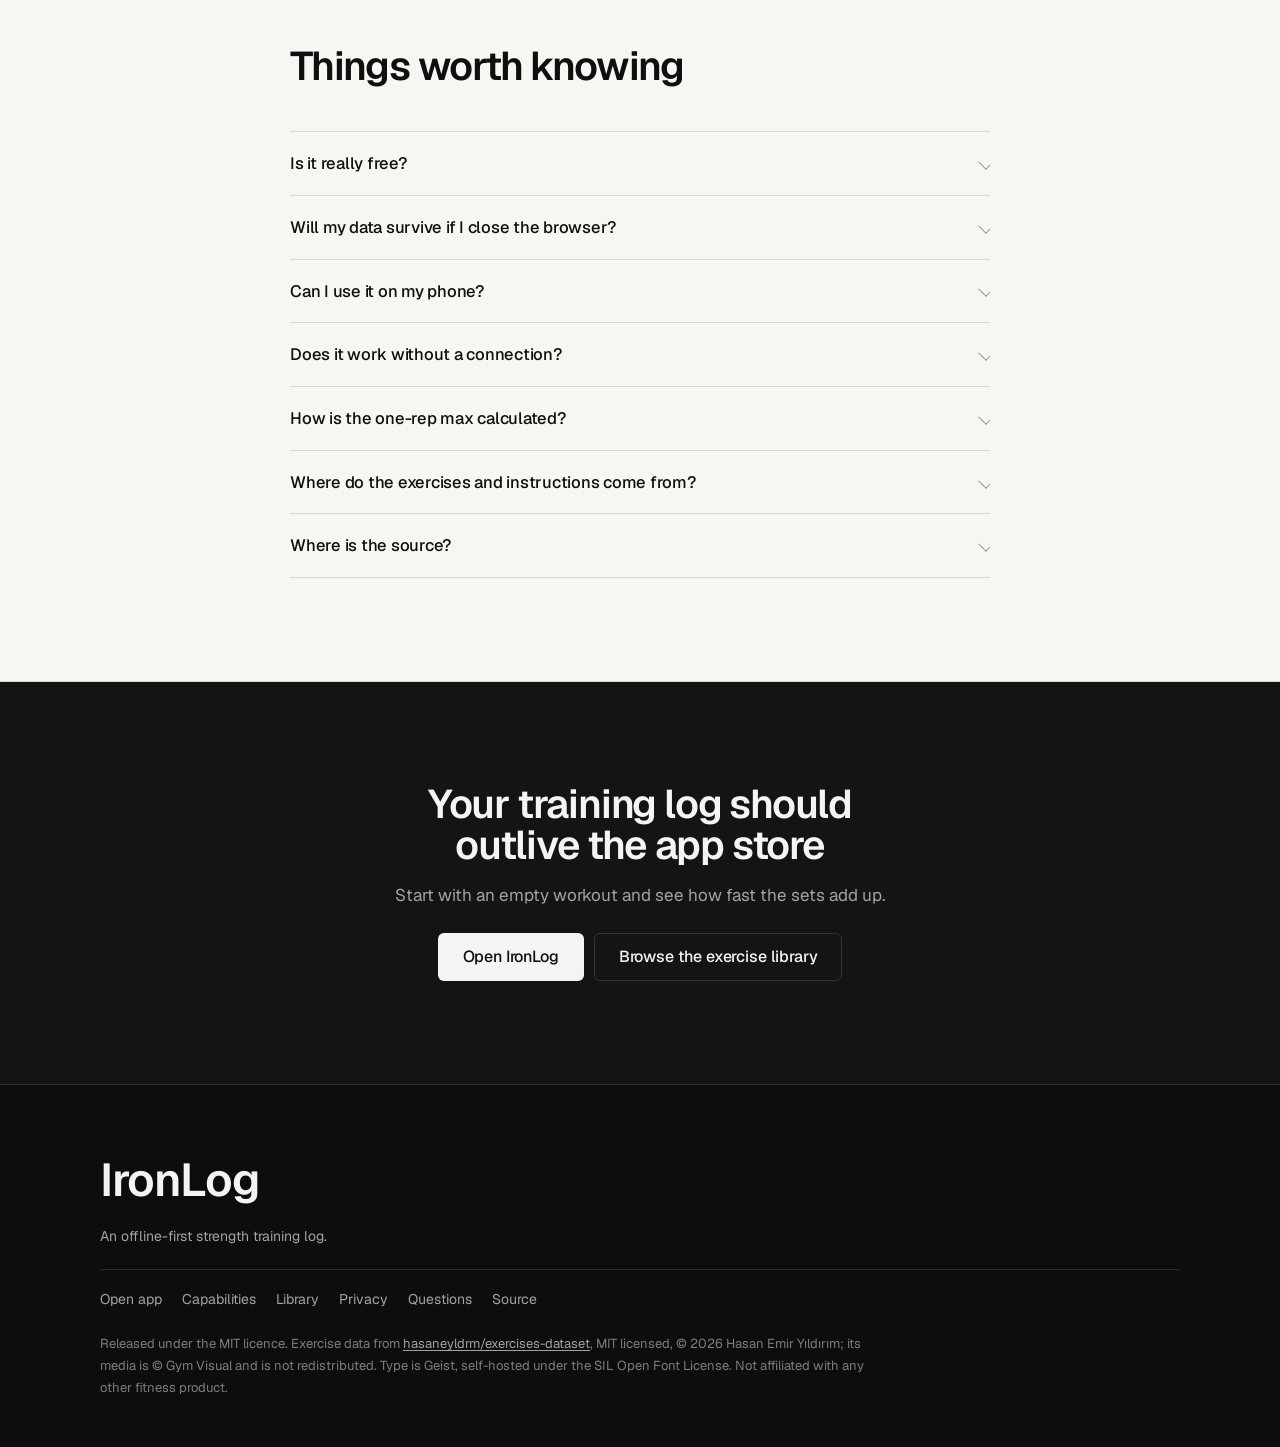
==== commit 7682c3d4: "Make the interface move: authored motion, and drawn exercise diagrams The last pass made the interfa" ====
--- a/index.html
+++ b/index.html
@@ -61,7 +61,7 @@
               Log the set.<br />
               Own the numbers.
             </h1>
-            <p class="lede">
+            <p class="lede" data-reveal="rise">
               IronLog is a strength training journal that runs entirely in your browser.
               Weight, reps, rest and the record you broke — written down as you train, and
               never sent anywhere. No sign-up wall, no subscription, no analytics.
@@ -73,19 +73,19 @@
               </a>
               <a class="btn btn-outline btn-lg" href="#capabilities">What it does</a>
             </div>
-            <p class="proof-line">
-              <strong>1,388</strong> exercises
+            <p class="proof-line" data-reveal="rise">
+              <strong data-count-to="1388">1,388</strong> exercises
               <span class="rule-sep" aria-hidden="true"></span>
-              <strong>10</strong> instruction languages
+              <strong data-count-to="10">10</strong> instruction languages
               <span class="rule-sep" aria-hidden="true"></span>
-              <strong>0</strong> accounts, trackers or servers
+              <strong data-count-to="0">0</strong> accounts, trackers or servers
             </p>
           </div>
 
           <!-- The artefact. Real arithmetic: every figure below is computed with
                the same Epley formula the app uses, and the column totals close.
                It is sample data, and it says so. -->
-          <figure class="logsheet" aria-label="A sample IronLog training sheet">
+          <figure class="logsheet" data-tilt data-sheet-write aria-label="A sample IronLog training sheet">
             <figcaption class="logsheet-head">
               <span class="logsheet-title">Training log</span>
               <span class="logsheet-date">Tuesday 14 October</span>
@@ -99,14 +99,14 @@
                 </header>
                 <table class="logtable">
                   <thead>
-                    <tr><th scope="col">Set</th><th scope="col">kg</th><th scope="col">Reps</th><th scope="col">Est 1RM</th><th scope="col"><span class="sr-only">Done</span></th></tr>
+                    <tr style="--row:1"><th scope="col">Set</th><th scope="col">kg</th><th scope="col">Reps</th><th scope="col">Est 1RM</th><th scope="col"><span class="sr-only">Done</span></th></tr>
                   </thead>
                   <tbody>
-                    <tr class="is-done"><th scope="row">1</th><td>80</td><td>8</td><td>101.3</td><td><span class="tick" aria-hidden="true"></span></td></tr>
-                    <tr class="is-done is-record"><th scope="row">2</th><td>85</td><td>6</td><td>102.0<span class="record-mark">PR</span></td><td><span class="tick" aria-hidden="true"></span></td></tr>
-                    <tr class="is-done"><th scope="row">3</th><td>85</td><td>5</td><td>99.2</td><td><span class="tick" aria-hidden="true"></span></td></tr>
+                    <tr class="is-done" style="--row:2"><th scope="row">1</th><td>80</td><td>8</td><td>101.3</td><td><span class="tick" aria-hidden="true"></span></td></tr>
+                    <tr class="is-done is-record" style="--row:3"><th scope="row">2</th><td>85</td><td>6</td><td>102.0<span class="record-mark">PR</span></td><td><span class="tick" aria-hidden="true"></span></td></tr>
+                    <tr class="is-done" style="--row:4"><th scope="row">3</th><td>85</td><td>5</td><td>99.2</td><td><span class="tick" aria-hidden="true"></span></td></tr>
                   </tbody>
-                  <tfoot><tr><th scope="row">Volume</th><td colspan="4">1,575 kg</td></tr></tfoot>
+                  <tfoot><tr style="--row:5"><th scope="row">Volume</th><td colspan="4">1,575 kg</td></tr></tfoot>
                 </table>
               </section>
 
@@ -117,14 +117,14 @@
                 </header>
                 <table class="logtable">
                   <thead>
-                    <tr><th scope="col">Set</th><th scope="col">kg</th><th scope="col">Reps</th><th scope="col">Est 1RM</th><th scope="col"><span class="sr-only">Done</span></th></tr>
+                    <tr style="--row:6"><th scope="col">Set</th><th scope="col">kg</th><th scope="col">Reps</th><th scope="col">Est 1RM</th><th scope="col"><span class="sr-only">Done</span></th></tr>
                   </thead>
                   <tbody>
-                    <tr class="is-done"><th scope="row">1</th><td>32</td><td>10</td><td>42.7</td><td><span class="tick" aria-hidden="true"></span></td></tr>
-                    <tr class="is-done"><th scope="row">2</th><td>32</td><td>9</td><td>41.6</td><td><span class="tick" aria-hidden="true"></span></td></tr>
-                    <tr><th scope="row">3</th><td>30</td><td>8</td><td>38.0</td><td><span class="tick is-pending" aria-hidden="true"></span></td></tr>
+                    <tr class="is-done" style="--row:7"><th scope="row">1</th><td>32</td><td>10</td><td>42.7</td><td><span class="tick" aria-hidden="true"></span></td></tr>
+                    <tr class="is-done" style="--row:8"><th scope="row">2</th><td>32</td><td>9</td><td>41.6</td><td><span class="tick" aria-hidden="true"></span></td></tr>
+                    <tr style="--row:9"><th scope="row">3</th><td>30</td><td>8</td><td>38.0</td><td><span class="tick is-pending" aria-hidden="true"></span></td></tr>
                   </tbody>
-                  <tfoot><tr><th scope="row">Volume</th><td colspan="4">848 kg</td></tr></tfoot>
+                  <tfoot><tr style="--row:10"><th scope="row">Volume</th><td colspan="4">848 kg</td></tr></tfoot>
                 </table>
               </section>
 
@@ -149,7 +149,7 @@
       <section class="section" id="capabilities">
         <div class="wrap">
           <header class="section-head">
-            <h2>What the log does</h2>
+            <h2 data-reveal="rise">What the log does</h2>
             <p class="section-sub">
               Built around the four things you check mid-set: what you lifted last time, how
               much rest is left, whether this is a personal best, and where the session is
@@ -157,7 +157,7 @@
             </p>
           </header>
 
-          <dl class="menu">
+          <dl class="menu" data-reveal="write">
             <div class="menu-item">
               <dt>Set logging</dt>
               <dd>
@@ -211,7 +211,7 @@
       <section class="section section-paper" id="library">
         <div class="wrap library-grid">
           <div>
-            <h2>1,388 exercises, and how to do them</h2>
+            <h2 data-reveal="rise">1,388 exercises, and how to do them</h2>
             <p class="section-sub">
               Around ninety curated staples plus an open catalogue of 1,316 movements,
               searchable as you type and ranked by relevance. Every catalogue entry carries
@@ -228,7 +228,7 @@
 
           <!-- The instruction card: another piece of the same stationery, with a
                perforated top edge where it tears off the sheet. -->
-          <figure class="cardstub" aria-label="Sample exercise instructions">
+          <figure class="cardstub" data-reveal="write" aria-label="Sample exercise instructions">
             <figcaption class="cardstub-head">
               <span class="cardstub-title">Barbell Bent Arm Pullover</span>
               <span class="cardstub-meta">back · barbell</span>
@@ -249,8 +249,8 @@
       <!-- ── Privacy, as a statement rather than a badge row ────────────── -->
       <section class="section" id="privacy">
         <div class="wrap privacy-grid">
-          <div class="privacy-statement">
-            <h2>There is no server to leak your data from</h2>
+          <div class="privacy-statement" data-reveal="write">
+            <h2 data-reveal="rise">There is no server to leak your data from</h2>
             <p class="section-sub">
               IronLog is a static site. It has no backend, no database, no analytics script
               and no account system, so there is nothing to breach and nothing to sell.
@@ -269,7 +269,7 @@
             </p>
           </div>
 
-          <ul class="ledger-list">
+          <ul class="ledger-list" data-reveal="write">
             <li><span>No sign-up</span><em>Nothing to register, verify or remember.</em></li>
             <li><span>No tracking</span><em>No analytics, pixels, cookies or third-party fonts.</em></li>
             <li><span>No runtime dependencies</span><em>Vanilla ES modules and inline SVG. No CDN calls.</em></li>
@@ -283,10 +283,10 @@
       <section class="section section-paper" id="questions">
         <div class="wrap wrap-narrow">
           <header class="section-head">
-            <h2>Things worth knowing</h2>
+            <h2 data-reveal="rise">Things worth knowing</h2>
           </header>
 
-          <div class="faq">
+          <div class="faq" data-reveal="write">
             <details>
               <summary>Is it really free?</summary>
               <p>
@@ -352,7 +352,7 @@
       <!-- ── First step, already open ──────────────────────────────────── -->
       <section class="section final-cta">
         <div class="wrap">
-          <h2>Your training log should outlive the app store</h2>
+          <h2 data-reveal="rise">Your training log should outlive the app store</h2>
           <p>Start with an empty workout and see how fast the sets add up.</p>
           <div class="cta-row">
             <a class="btn btn-primary btn-lg" href="./app/">Open IronLog</a>
--- a/assets/css/landing.css
+++ b/assets/css/landing.css
@@ -1198,6 +1198,313 @@
   }
 }
 
+/* ── Motion ──────────────────────────────────────────────────────────────
+   The hero's authored moment: the log sheet WRITES ITSELF. Rows are wiped in
+   down the page in reading order, each tick draws its own check, the PR mark
+   stamps, and the totals roll last - because on a real sheet the total is what
+   you write after the sets, not before.
+
+   Everything here starts from an already-legible default and settles into
+   place. Nothing fades up from opacity 0: that is the entrance that makes a
+   page feel assembled rather than built.
+
+   Animation is confined to transform, opacity, clip-path, filter and
+   stroke-dashoffset. No width, height, top or left - those relayout every
+   frame, and this sheet has 10 rows and two tables in it. */
+
+:root {
+  --ease-expo: cubic-bezier(0.16, 1, 0.3, 1);
+  --ease-spring: cubic-bezier(0.34, 1.56, 0.64, 1);
+  --ease-out-soft: cubic-bezier(0.22, 0.61, 0.36, 1);
+}
+
+/* ── The sheet writes itself ────────────────────────────────────────────── */
+
+/* Cursor tilt. Under 5deg, on the one hero artefact only: a whole page that
+   tilts is seasick, but a single object that answers the cursor feels held in
+   the hand. landing.js disables it on touch and under reduced motion. */
+.logsheet[data-tilt] {
+  transform: perspective(1200px) rotateX(var(--tilt-x, 0deg)) rotateY(var(--tilt-y, 0deg));
+  transform-style: preserve-3d;
+  transition: transform 600ms var(--ease-out-soft);
+  will-change: transform;
+}
+
+/* The sheet arrives as a whole before its contents are written: a short drop
+   with a touch of blur resolving, so it lands like paper rather than sliding in
+   like a modal. */
+[data-sheet-write] {
+  animation: sheet-arrive 700ms var(--ease-expo) both;
+}
+
+@keyframes sheet-arrive {
+  from {
+    opacity: 0.4;
+    transform: perspective(1200px) translate3d(0, 26px, 0) scale(0.985);
+    filter: blur(4px);
+  }
+  to {
+    opacity: 1;
+    transform: perspective(1200px) translate3d(0, 0, 0) scale(1);
+    filter: blur(0);
+  }
+}
+
+/* Rows are written in, one after another, left to right. --row is set in the
+   markup so the cascade follows reading order without JS measuring anything. */
+[data-sheet-write] tr {
+  animation: row-write 460ms var(--ease-expo) both;
+  animation-delay: calc(420ms + var(--row, 0) * 78ms);
+}
+
+@keyframes row-write {
+  from {
+    clip-path: inset(0 100% 0 0);
+    opacity: 0.35;
+  }
+  to {
+    clip-path: inset(0 0 0 0);
+    opacity: 1;
+  }
+}
+
+/* The header and footer of the sheet are ruled on first, before any row, so
+   the sheet reads as a form being filled rather than a table appearing. */
+[data-sheet-write] .logsheet-head {
+  animation: rule-draw 520ms var(--ease-expo) 120ms both;
+}
+
+[data-sheet-write] .logblock-head {
+  animation: rule-draw 460ms var(--ease-expo) both;
+  animation-delay: calc(340ms + var(--row, 0) * 78ms);
+}
+
+@keyframes rule-draw {
+  from {
+    clip-path: inset(0 100% 0 0);
+  }
+  to {
+    clip-path: inset(0 0 0 0);
+  }
+}
+
+/* The tick draws its own check: a dash that runs the length of the mark. This
+   is the same gesture the app makes when you complete a set, which is the point
+   - the landing page is the app's own artefact, not a picture of it. */
+[data-sheet-write] tr.is-done .tick::after {
+  animation: tick-draw 320ms var(--ease-expo) both;
+  animation-delay: calc(620ms + var(--row, 0) * 78ms);
+}
+
+@keyframes tick-draw {
+  from {
+    clip-path: inset(0 100% 0 0);
+    transform: rotate(-40deg) scale(0.6);
+  }
+  60% {
+    transform: rotate(4deg) scale(1.06);
+  }
+  to {
+    clip-path: inset(0 0 0 0);
+    transform: rotate(0deg) scale(1);
+  }
+}
+
+/* The PR mark is stamped: overshoot, slight rotation, blur resolving. It lands
+   after its own row is written, and it is the only element on the sheet that
+   overshoots, so it reads as the one thing worth noticing. */
+[data-sheet-write] .record-mark {
+  animation: pr-stamp 520ms var(--ease-spring) both;
+  animation-delay: calc(760ms + var(--row, 0) * 78ms);
+}
+
+@keyframes pr-stamp {
+  0% {
+    opacity: 0;
+    transform: scale(2.1) rotate(-11deg);
+    filter: blur(3px);
+  }
+  55% {
+    opacity: 1;
+    transform: scale(0.93) rotate(2deg);
+    filter: blur(0);
+  }
+  100% {
+    opacity: 1;
+    transform: scale(1) rotate(0deg);
+  }
+}
+
+/* Totals last, because that is the order a real sheet is written in. */
+[data-sheet-write] tfoot tr {
+  animation: total-in 520ms var(--ease-expo) both;
+  animation-delay: calc(1180ms + var(--row, 0) * 78ms);
+}
+
+@keyframes total-in {
+  from {
+    opacity: 0;
+    transform: translate3d(0, 5px, 0);
+    filter: blur(2px);
+  }
+  to {
+    opacity: 1;
+    transform: translate3d(0, 0, 0);
+    filter: blur(0);
+  }
+}
+
+/* The rest rule drains once, on load, then holds. A looping drain on a static
+   page would be a lie about a timer that is not running. */
+[data-sheet-write] .logsheet-rest .rest-fill,
+[data-sheet-write] .rest-fill {
+  animation: rest-drain 2200ms var(--ease-out-soft) 900ms both;
+  transform-origin: left center;
+}
+
+@keyframes rest-drain {
+  from {
+    transform: scaleX(1);
+  }
+  to {
+    transform: scaleX(var(--rest-end, 0.32));
+  }
+}
+
+/* ── Scroll reveals ───────────────────────────────────────────────────────
+   Variants by ROLE, never one identical entrance down the page. landing.js
+   assigns these from data-reveal; without JS nothing is hidden, because the
+   animated state is the default and the keyframes run FROM an offset. */
+
+[data-reveal] {
+  animation-duration: 620ms;
+  animation-timing-function: var(--ease-expo);
+  animation-fill-mode: both;
+}
+
+[data-reveal="write"] {
+  animation-name: reveal-write;
+}
+[data-reveal="rise"] {
+  animation-name: reveal-rise;
+  animation-duration: 480ms;
+}
+[data-reveal="rule"] {
+  animation-name: rule-draw;
+  animation-duration: 700ms;
+}
+[data-reveal="stamp"] {
+  animation-name: pr-stamp;
+  animation-timing-function: var(--ease-spring);
+}
+
+@keyframes reveal-write {
+  from {
+    clip-path: inset(0 100% 0 0);
+    opacity: 0.4;
+    transform: translate3d(-6px, 0, 0);
+  }
+  to {
+    clip-path: inset(0 0 0 0);
+    opacity: 1;
+    transform: translate3d(0, 0, 0);
+  }
+}
+
+@keyframes reveal-rise {
+  from {
+    opacity: 0.35;
+    transform: translate3d(0, 12px, 0);
+    filter: blur(3px);
+  }
+  to {
+    opacity: 1;
+    transform: translate3d(0, 0, 0);
+    filter: blur(0);
+  }
+}
+
+/* The menu's dotted leaders draw across, one after another. A leader is a rule
+   with a job - connecting a name to a number - so it is drawn, not typed. */
+.menu dd,
+.menu dt {
+  animation: reveal-write 540ms var(--ease-expo) both;
+  animation-delay: calc(var(--i, 0) * 62ms);
+}
+
+/* ── Counters ─────────────────────────────────────────────────────────────
+   Only for figures that are true counts. landing.js reads data-count-to and
+   rolls the digits; the real value is in the markup from the start, so a
+   failed animation leaves a correct number rather than a zero. */
+
+[data-count-to] {
+  font-variant-numeric: tabular-nums;
+  display: inline-block;
+  min-width: 4ch;
+}
+
+.odo-digit {
+  display: inline-block;
+  position: relative;
+  overflow: hidden;
+  height: 1em;
+  line-height: 1em;
+  vertical-align: bottom;
+}
+
+.odo-strip {
+  display: flex;
+  flex-direction: column;
+  transform: translate3d(0, calc(var(--to, 0) * -1em), 0);
+  transition: transform 820ms var(--ease-expo);
+}
+
+.odo-strip i {
+  font-style: normal;
+  height: 1em;
+  line-height: 1em;
+}
+
+/* ── Pointer feedback ───────────────────────────────────────────────────── */
+
+.btn,
+.masthead-nav a,
+.faq summary {
+  transition:
+    transform 160ms var(--ease-spring),
+    background-color 180ms var(--ease-out-soft),
+    color 180ms var(--ease-out-soft),
+    border-color 180ms var(--ease-out-soft);
+}
+
+.btn:active {
+  transform: scale(0.975);
+  transition-duration: 70ms;
+}
+
+/* The nav's current-page mark slides rather than jumping. */
+.masthead-nav a::after {
+  transition: transform 320ms var(--ease-expo), opacity 320ms var(--ease-expo);
+}
+
+/* An FAQ answer unrolls instead of snapping open. */
+.faq details[open] .faq-body {
+  animation: faq-unroll 340ms var(--ease-expo) both;
+}
+
+@keyframes faq-unroll {
+  from {
+    opacity: 0;
+    clip-path: inset(0 0 100% 0);
+    transform: translate3d(0, -4px, 0);
+  }
+  to {
+    opacity: 1;
+    clip-path: inset(0 0 0 0);
+    transform: translate3d(0, 0, 0);
+  }
+}
+
 @media (prefers-reduced-motion: reduce) {
   html {
     scroll-behavior: auto;
@@ -1208,11 +1515,63 @@
   *::after {
     animation-duration: 0.01ms !important;
     animation-iteration-count: 1 !important;
+    /* The delay matters as much as the duration. Every entrance above is
+       fill-mode: both, so a 1180ms delay with a 0.01ms duration would hold the
+       row at its clipped, 35%-opacity "from" state for over a second before it
+       snapped in. Killing the delay is what makes reduced motion actually
+       reduce motion instead of just shortening it. */
+    animation-delay: 0ms !important;
     transition-duration: 0.01ms !important;
-  }
-
-  .btn-primary:hover {
+    transition-delay: 0ms !important;
+  }
+
+  /* Final states applied directly, so nothing depends on a keyframe running.
+     The write-in rows are clipped at inset(0 100% 0 0) in their "from" state;
+     this guarantees the sheet is fully legible with no animation at all. */
+  [data-sheet-write] tr,
+  [data-sheet-write] .logsheet-head,
+  [data-sheet-write] .logblock-head,
+  [data-reveal],
+  .menu dd,
+  .menu dt {
+    clip-path: none !important;
+    opacity: 1 !important;
+    transform: none !important;
+    filter: none !important;
+  }
+
+  [data-sheet-write] tr.is-done .tick::after {
+    clip-path: none !important;
+    transform: none !important;
+  }
+
+  [data-sheet-write] .record-mark {
+    opacity: 1 !important;
+    transform: none !important;
+    filter: none !important;
+  }
+
+  /* The rest rule holds at its stated value rather than draining. */
+  .rest-fill {
+    transform: scaleX(var(--rest-end, 0.32)) !important;
+    animation: none !important;
+  }
+
+  /* No cursor tilt: it is pure decoration and it is the one transform here that
+     could make text swim under a magnifier. */
+  .logsheet[data-tilt] {
+    transform: none !important;
+  }
+
+  .btn-primary:hover,
+  .btn:active {
     transform: none;
+  }
+
+  .faq details[open] .faq-body {
+    animation: none !important;
+    clip-path: none !important;
+    opacity: 1 !important;
   }
 }
 
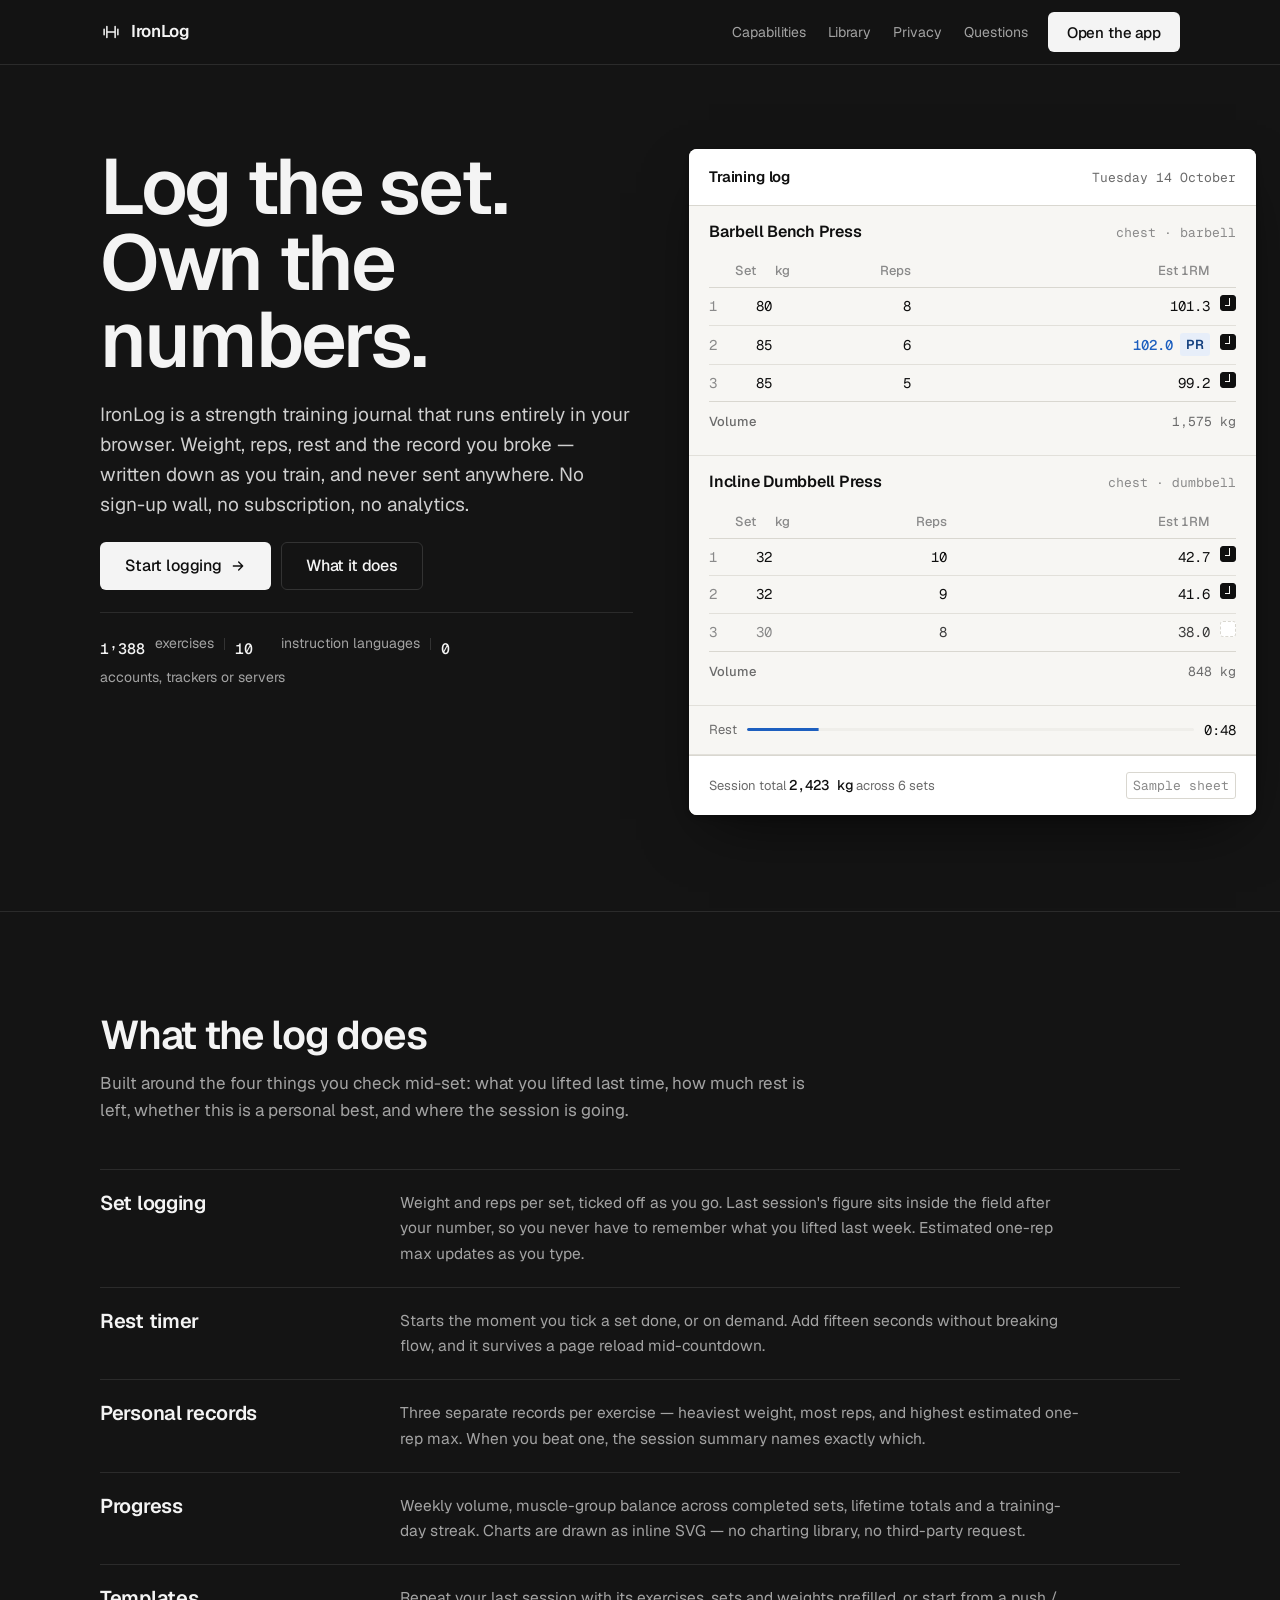
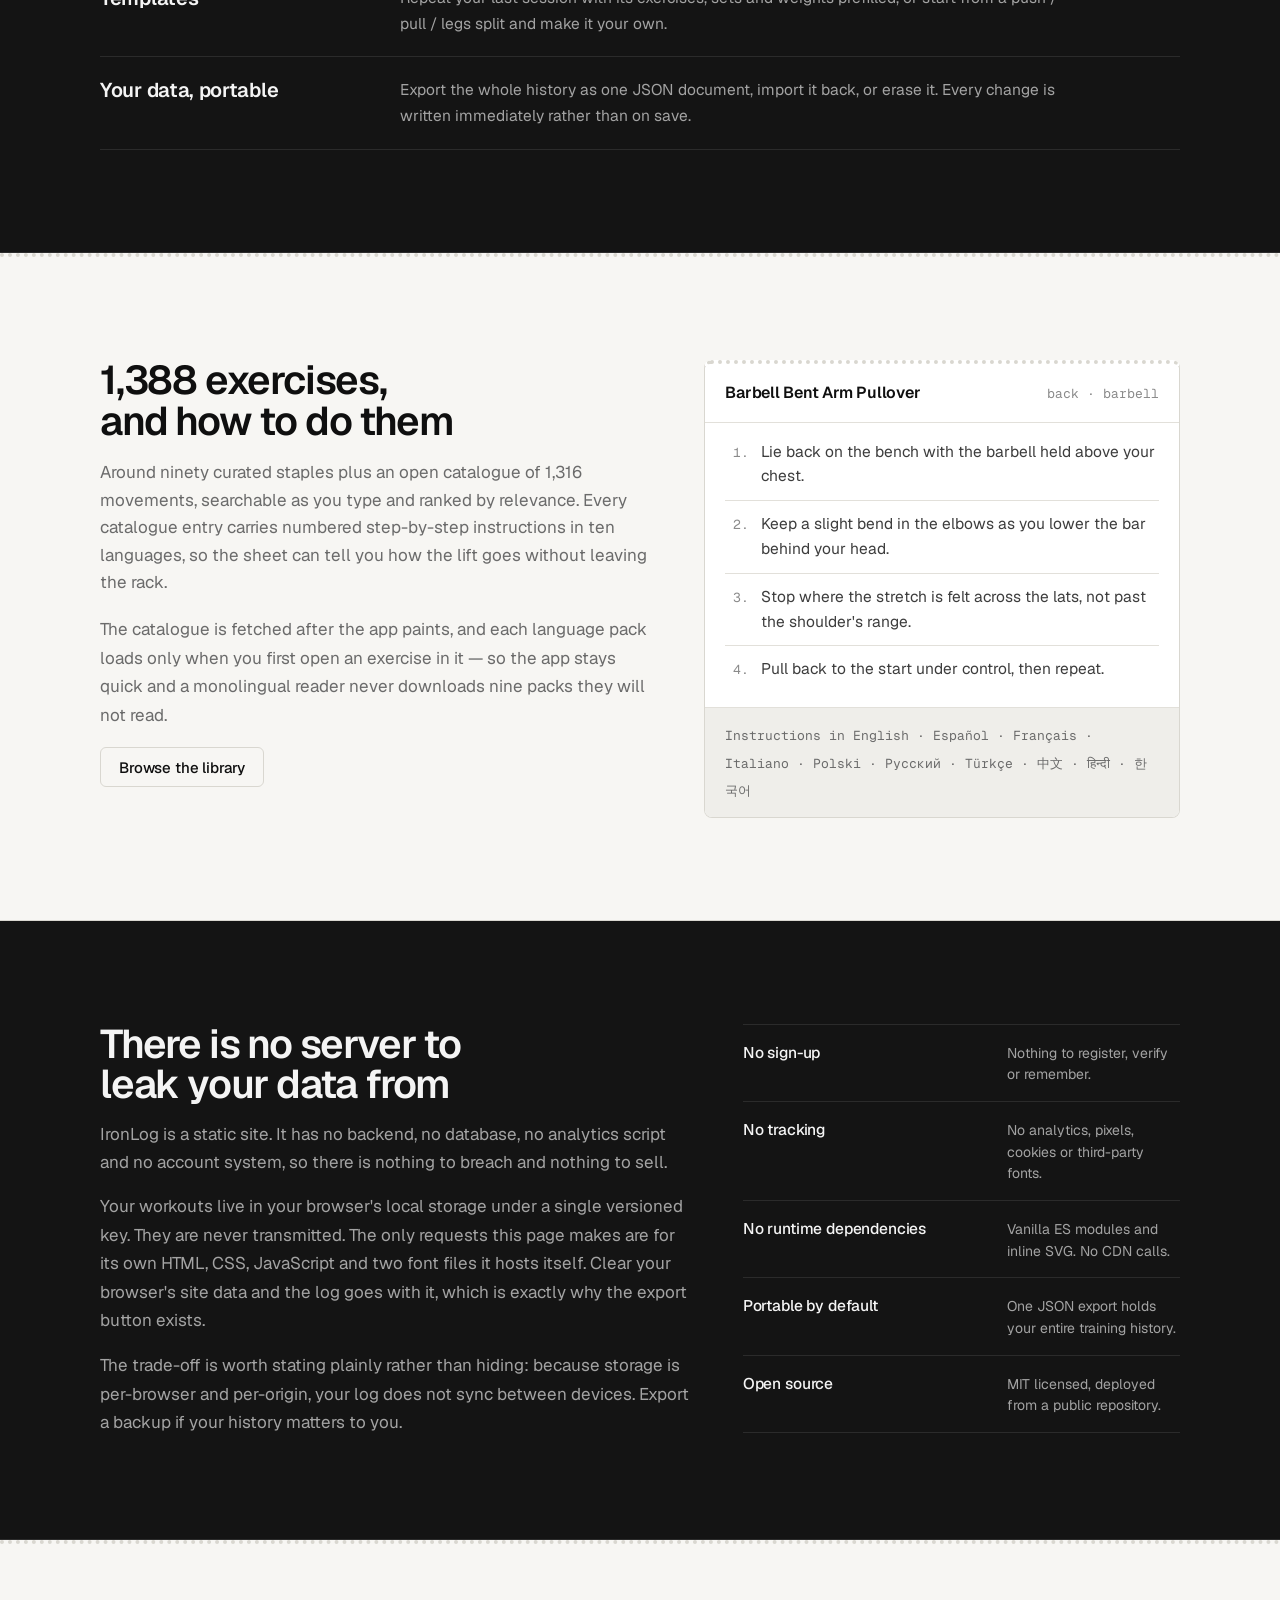
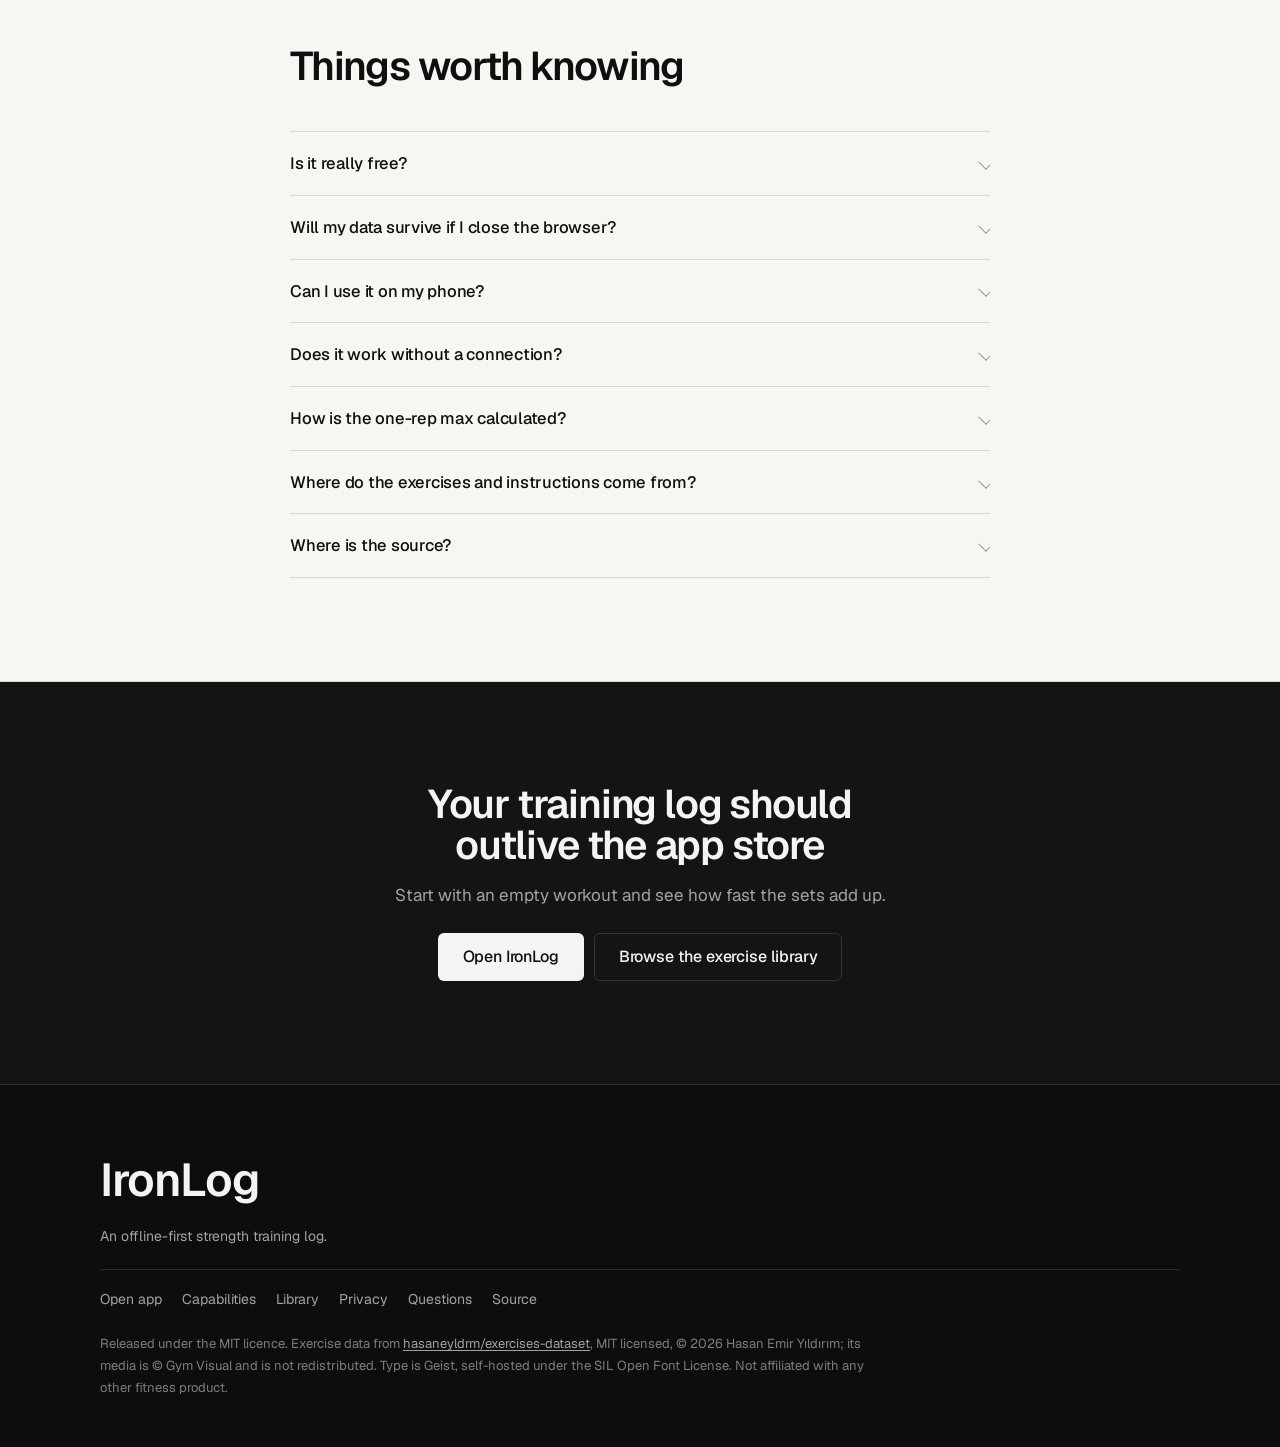
==== commit bae401f3: "Fix 14 bugs found by a correctness audit, most of them silent Every one of these failed quietly: a w" ====
--- a/index.html
+++ b/index.html
@@ -130,7 +130,10 @@
 
               <div class="logsheet-rest">
                 <span class="rest-label">Rest</span>
-                <span class="rest-track"><i style="width: 62%"></i></span>
+                <!-- 48s left on the app's 2:00 default rest is 40% remaining.
+                     The bar and the readout have to agree: a sample sheet that
+                     does not add up teaches the reader nothing. -->
+                <span class="rest-track"><i style="width: 40%; --rest-end: 0.4"></i></span>
                 <span class="rest-read">0:48</span>
               </div>
             </div>
--- a/assets/css/landing.css
+++ b/assets/css/landing.css
@@ -1356,8 +1356,9 @@
 
 /* The rest rule drains once, on load, then holds. A looping drain on a static
    page would be a lie about a timer that is not running. */
-[data-sheet-write] .logsheet-rest .rest-fill,
-[data-sheet-write] .rest-fill {
+/* The element is .rest-track > i, not .rest-fill - the previous selector named
+   a class the markup never carried, so this animation silently never ran. */
+[data-sheet-write] .rest-track i {
   animation: rest-drain 2200ms var(--ease-out-soft) 900ms both;
   transform-origin: left center;
 }
@@ -1382,18 +1383,22 @@
   animation-fill-mode: both;
 }
 
-[data-reveal="write"] {
+/* Gated on .is-revealed, which landing.js adds from an IntersectionObserver.
+   Ungated, these all played on load and the sections below the hero had already
+   finished animating before the reader reached them. The hero sheet's own
+   write-in is deliberately NOT gated - that one is meant to play on load. */
+[data-reveal="write"].is-revealed {
   animation-name: reveal-write;
 }
-[data-reveal="rise"] {
+[data-reveal="rise"].is-revealed {
   animation-name: reveal-rise;
   animation-duration: 480ms;
 }
-[data-reveal="rule"] {
+[data-reveal="rule"].is-revealed {
   animation-name: rule-draw;
   animation-duration: 700ms;
 }
-[data-reveal="stamp"] {
+[data-reveal="stamp"].is-revealed {
   animation-name: pr-stamp;
   animation-timing-function: var(--ease-spring);
 }
@@ -1552,8 +1557,8 @@
   }
 
   /* The rest rule holds at its stated value rather than draining. */
-  .rest-fill {
-    transform: scaleX(var(--rest-end, 0.32)) !important;
+  .rest-track i {
+    transform: none !important;
     animation: none !important;
   }
 
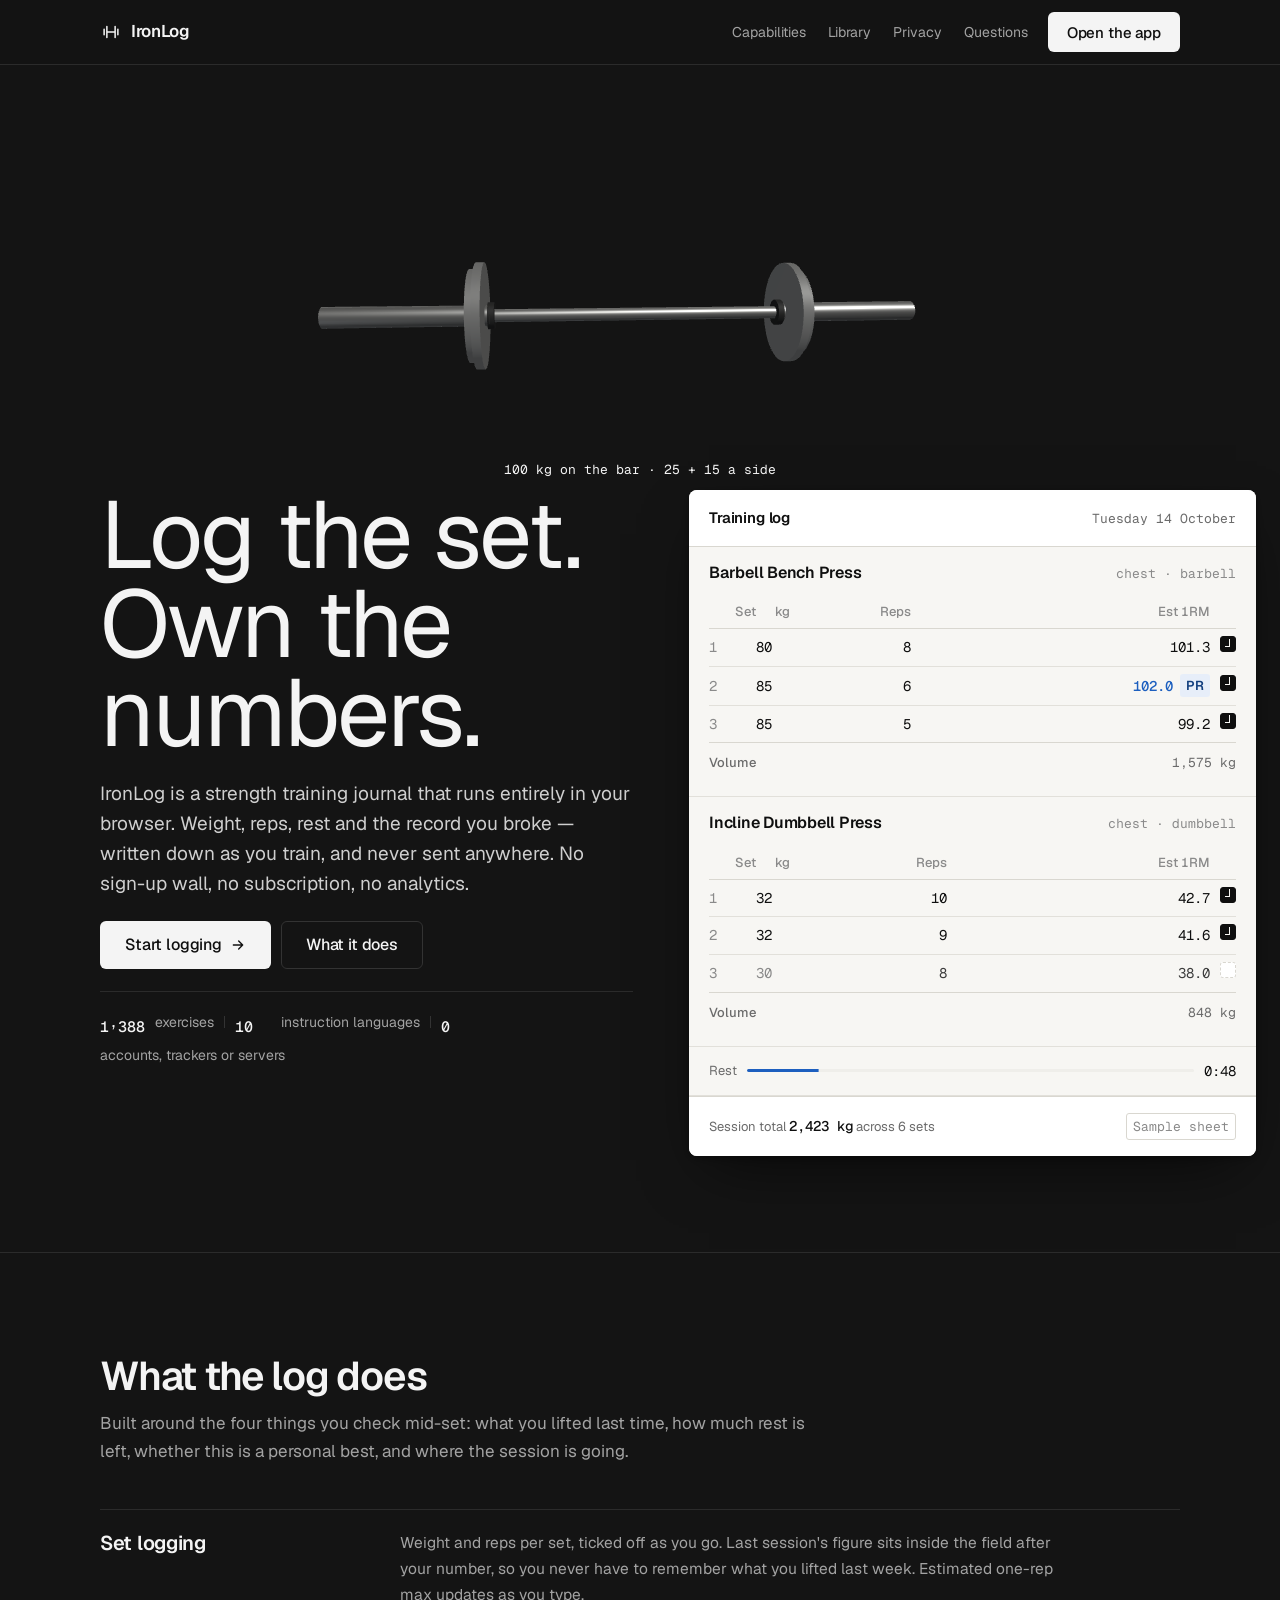
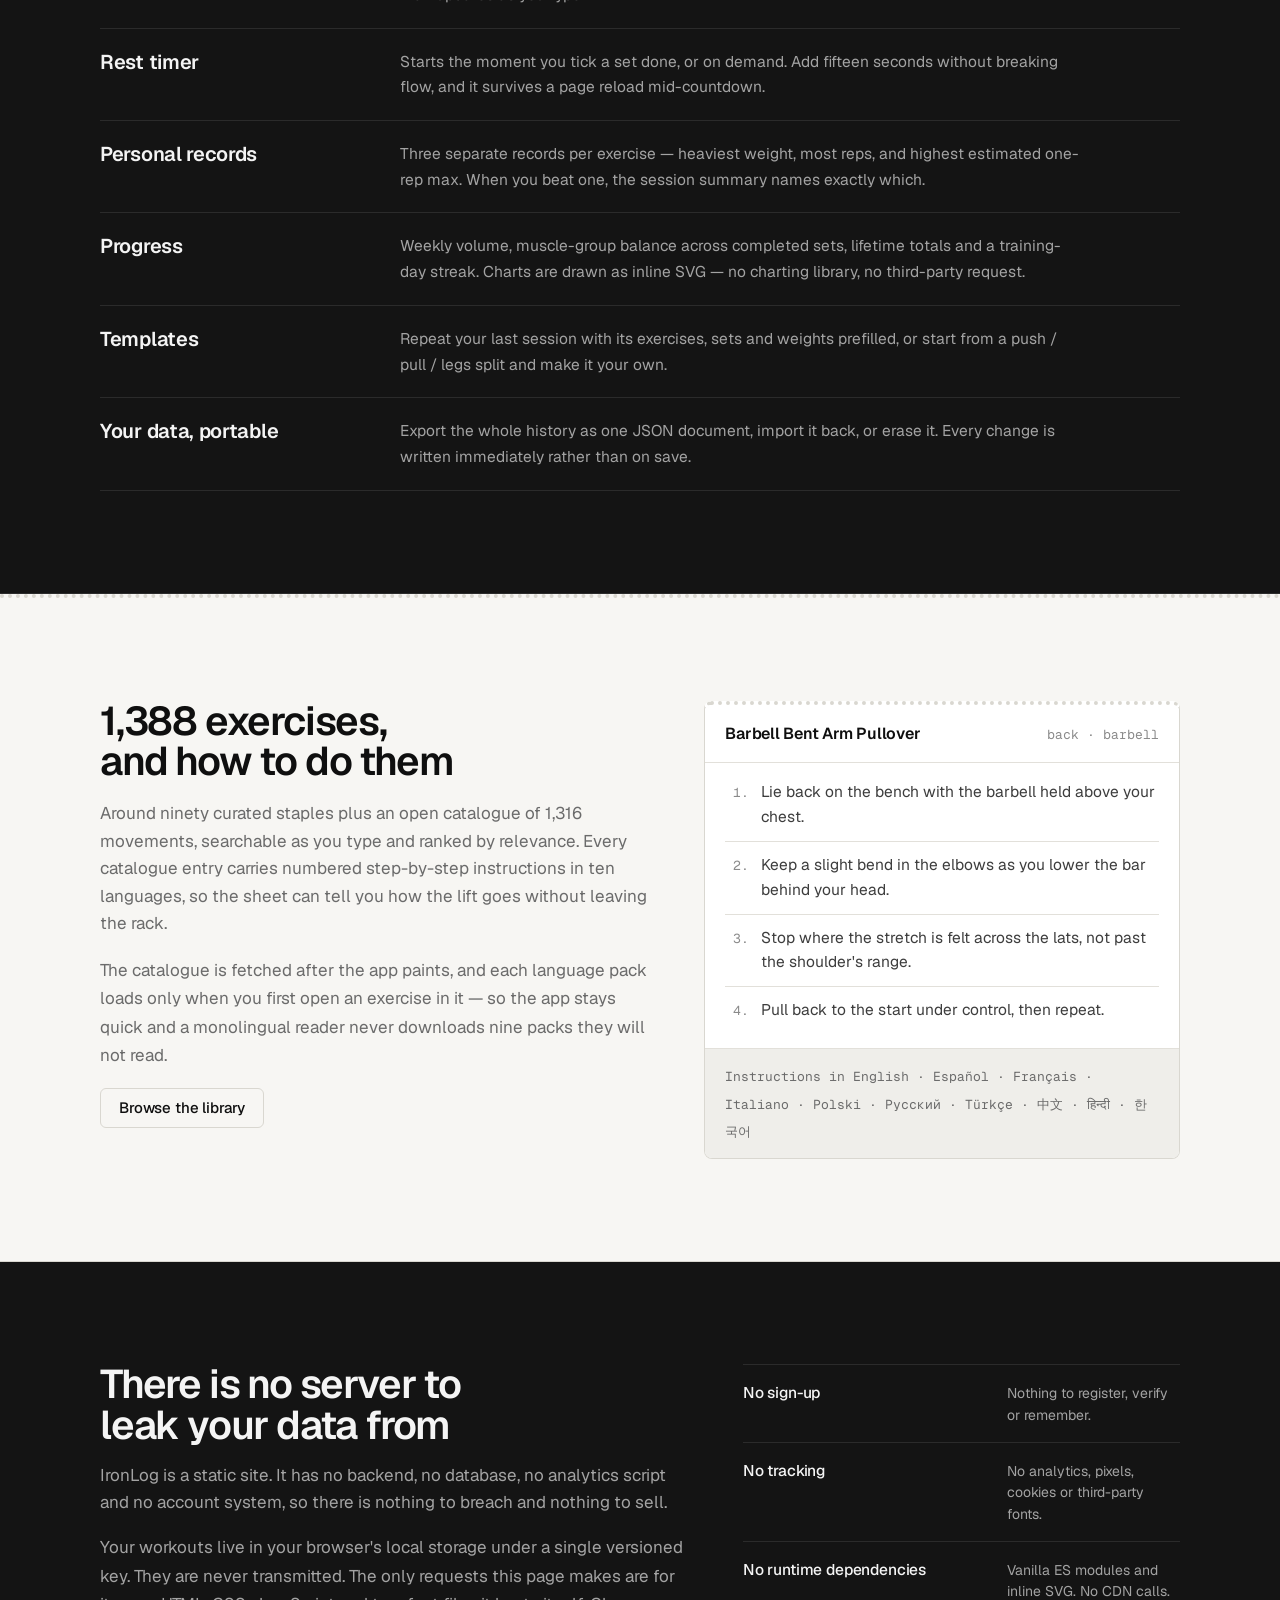
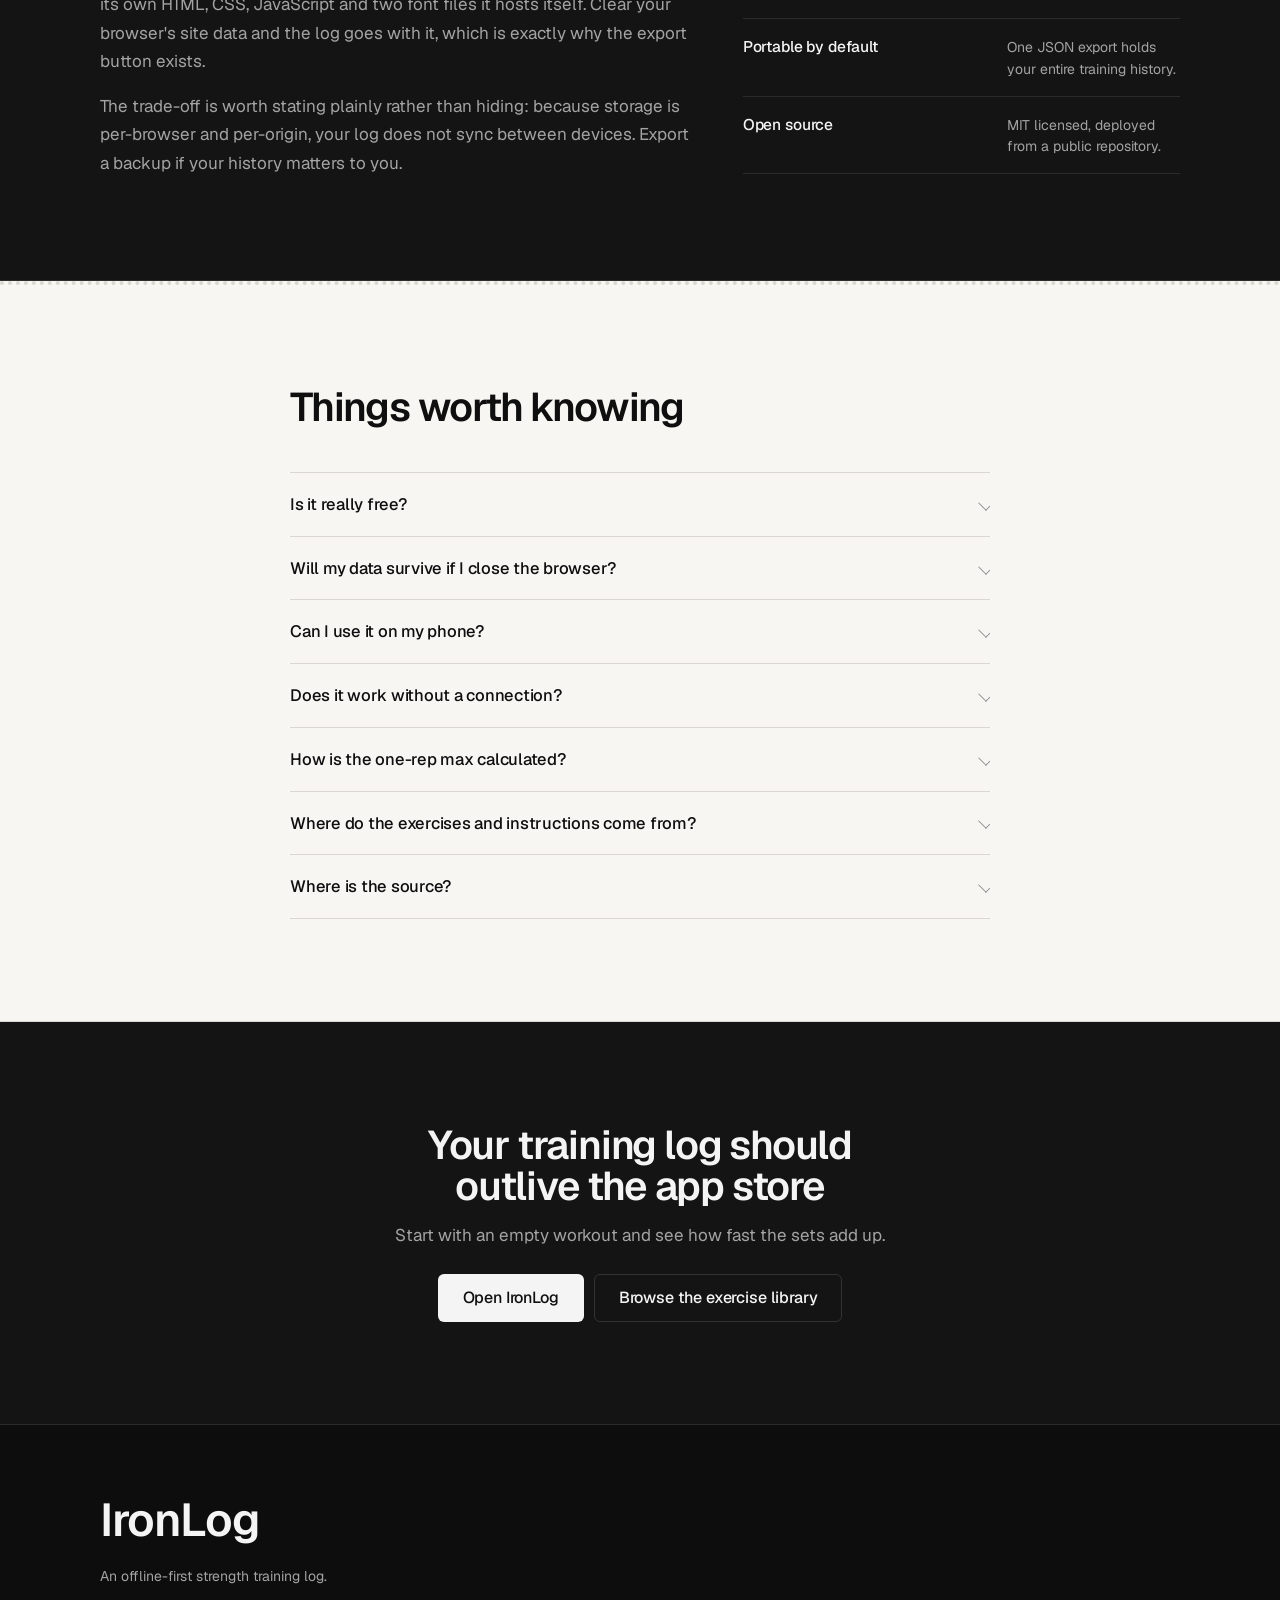
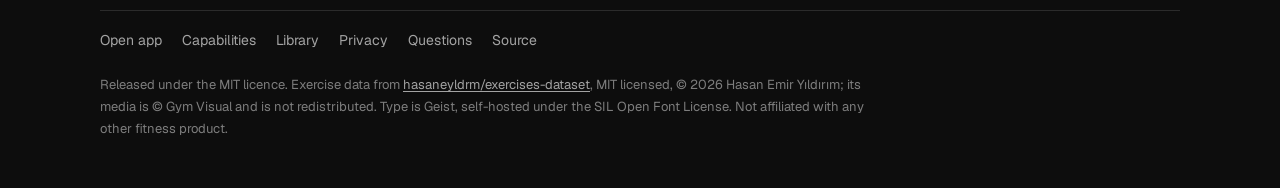
==== commit 2761950b: "Makeover the landing: masked headline, masthead load, display type The second half of the makeover, " ====
--- a/index.html
+++ b/index.html
@@ -55,11 +55,38 @@
     <main id="main">
       <!-- ── First screen: the log sheet itself ───────────────────────────── -->
       <section class="sheet-hero">
+        <!--
+          The masthead band. A wide strip across the top of the first screen,
+          carrying a barbell loaded with the plates this page's own sample session
+          calls for - so the largest image on the page is a claim the arithmetic
+          supports rather than a stock photograph. IronLog ships no third-party
+          exercise media: the dataset's GIFs are (c) Gym Visual under an explicit
+          media exception that cloning does not transfer, so this is original
+          geometry drawn from MIT-licensed metadata instead.
+
+          Everything here is an enhancement. With no WebGL, a blocked script or
+          reduced motion the band collapses and the headline and log sheet carry
+          the screen on their own, which they were doing before this existed.
+        -->
+        <div class="scene-band" data-scene-weight="100">
+          <canvas class="scene-canvas" data-scene-canvas width="1200" height="340"
+                  role="img"
+                  aria-label="A barbell loaded to 100 kilograms: two 25 kilogram plates and a 15 kilogram plate on each side"></canvas>
+          <p class="scene-read" data-role="scene-readout"></p>
+        </div>
+
         <div class="wrap sheet-hero-inner">
           <div class="sheet-hero-copy">
-            <h1>
-              Log the set.<br />
-              Own the numbers.
+            <!--
+              The one loud moment on the page. Each line is wrapped so it rises
+              from behind its own baseline rather than fading in as a block, and
+              the line breaks are authored - at 7vw a line left to the viewport
+              would break somewhere different on every screen and the mask would
+              cut through a word.
+            -->
+            <h1 class="masked" data-masked>
+              <span class="mask-line"><span>Log the set.</span></span>
+              <span class="mask-line"><span>Own the numbers.</span></span>
             </h1>
             <p class="lede" data-reveal="rise">
               IronLog is a strength training journal that runs entirely in your browser.
--- a/assets/css/landing.css
+++ b/assets/css/landing.css
@@ -16,6 +16,22 @@
    tracking no tighter than -0.03em; contrast >=4.5:1; elevation declared once;
    no gradient text, no glow, no glass, no eyebrow above a heading, no emoji.
    ========================================================================== */
+
+@font-face {
+  font-family: "Imbue";
+  src: url("../fonts/Imbue-Variable.woff2") format("woff2-variations");
+  font-weight: 100 900;
+  font-style: normal;
+  font-display: swap;
+}
+
+@font-face {
+  font-family: "Albert Sans";
+  src: url("../fonts/AlbertSans-Variable.woff2") format("woff2-variations");
+  font-weight: 100 900;
+  font-style: normal;
+  font-display: swap;
+}
 
 /* ── Faces ─────────────────────────────────────────────────────────────── */
 
@@ -88,7 +104,12 @@
   --fs-small: 14px;
   --fs-meta: 13px;
 
-  --font: "Geist", ui-sans-serif, system-ui, -apple-system, "Segoe UI", sans-serif;
+  --font: "Albert Sans", "Geist", ui-sans-serif, system-ui, -apple-system, sans-serif;
+  /* Imbue is the display voice: a tall condensed serif whose capitals read like a
+     masthead. Self-hosted as a variable font, because Google Fonts is not
+     reachable from this build and a third-party font request is also a privacy
+     cost. SIL Open Font License 1.1 - see fonts/OFL-Imbue.txt. */
+  --display: "Imbue", "Geist", ui-serif, Georgia, serif;
   --mono: "Geist Mono", ui-monospace, SFMono-Regular, Menlo, monospace;
 
   --shadow-sheet: 0 24px 60px -20px rgba(0, 0, 0, 0.65), 0 2px 8px rgba(0, 0, 0, 0.3);
@@ -216,10 +237,149 @@
   text-wrap: balance;
 }
 
+/* The masthead title. Imbue at 7-9vw, set so one short line fills its column;
+   tracking stays above the -0.04em floor and optical sizing is on, which is what
+   keeps a tall condensed serif from going spindly at display size. */
 h1 {
-  font-size: var(--fs-display);
-  letter-spacing: -0.03em;
-  line-height: 0.98;
+  font-family: var(--display);
+  font-size: clamp(46px, 7.4vw, 108px);
+  font-weight: 400;
+  font-variation-settings: "opsz" 72;
+  letter-spacing: -0.022em;
+  line-height: 0.94;
+}
+
+/* ── The masthead band ───────────────────────────────────────────────────
+   A wide strip across the top of the first screen. The canvas is transparent so
+   the page ground shows through it, and the band carries no border and no shadow:
+   it is a picture on the paper, not a card sitting on the page.
+
+   It collapses to nothing when the scene cannot run, so the hero never reserves
+   height for a picture that will not arrive. */
+.scene-band {
+  position: relative;
+  width: 100%;
+  height: clamp(180px, 26vw, 340px);
+  margin-bottom: 8px;
+  --scene-plate: #4a4a48;
+}
+
+.scene-band[hidden] {
+  display: none;
+}
+
+.scene-band .scene-canvas {
+  display: block;
+  width: 100%;
+  height: 100%;
+  /* The scene only reads the pointer for parallax, so page scroll must still win
+     on a phone. touch-action: none here would trap the reader at the top of the
+     page. */
+  touch-action: pan-y;
+}
+
+.scene-band .scene-read {
+  position: absolute;
+  left: 0;
+  right: 0;
+  bottom: 2px;
+  margin: 0;
+  font-family: var(--mono);
+  font-size: 13px;
+  font-variant-numeric: tabular-nums;
+  color: var(--muted);
+  text-align: center;
+}
+
+@media (max-width: 720px) {
+  .scene-band {
+    height: 168px;
+  }
+
+  .scene-band .scene-read {
+    font-size: 12px;
+  }
+}
+
+/* ── The masked headline ───────────────────────────────────────────────────
+   The page's one loud moment. Each line rises from behind its own baseline
+   rather than fading in as a block: the mask is the line box, the motion is a
+   transform, and the second line follows the first by 110ms so the two read as
+   one gesture with a beat between them rather than as two effects.
+
+   The final state is the default and the animation runs FROM an offset, so a
+   browser that never runs it - or a reader who has asked for less motion - sees
+   the headline sitting where it belongs instead of clipped out of view. */
+.mask-line {
+  display: block;
+  overflow: hidden;
+  /* A little headroom so a descender or an ascender is not shaved by the mask. */
+  padding-bottom: 0.06em;
+  margin-bottom: -0.06em;
+}
+
+.mask-line > span {
+  display: block;
+  transform: translateY(105%);
+}
+
+.masked.is-written .mask-line > span {
+  animation: mask-rise 900ms cubic-bezier(0.16, 1, 0.3, 1) both;
+}
+
+.masked.is-written .mask-line:nth-child(2) > span {
+  animation-delay: 110ms;
+}
+
+@keyframes mask-rise {
+  from {
+    transform: translateY(105%);
+  }
+  to {
+    transform: translateY(0);
+  }
+}
+
+/* The standfirst and the action follow the headline together, quietly, so the
+   loud moment stays the only loud one. */
+.sheet-hero-copy.is-written .lede,
+.sheet-hero-copy.is-written .cta-row,
+.sheet-hero-copy.is-written .proof-line {
+  animation: fade-up 620ms cubic-bezier(0.22, 0.61, 0.36, 1) both;
+}
+
+.sheet-hero-copy.is-written .cta-row {
+  animation-delay: 340ms;
+}
+
+.sheet-hero-copy.is-written .proof-line {
+  animation-delay: 430ms;
+}
+
+@keyframes fade-up {
+  from {
+    opacity: 0;
+    transform: translateY(10px);
+  }
+  to {
+    opacity: 1;
+    transform: translateY(0);
+  }
+}
+
+@media (prefers-reduced-motion: reduce) {
+  .mask-line > span {
+    transform: none;
+  }
+
+  .masked.is-written .mask-line > span,
+  .sheet-hero-copy.is-written .lede,
+  .sheet-hero-copy.is-written .cta-row,
+  .sheet-hero-copy.is-written .proof-line {
+    animation: none;
+    opacity: 1;
+    transform: none;
+  }
 }
 
 h2 {
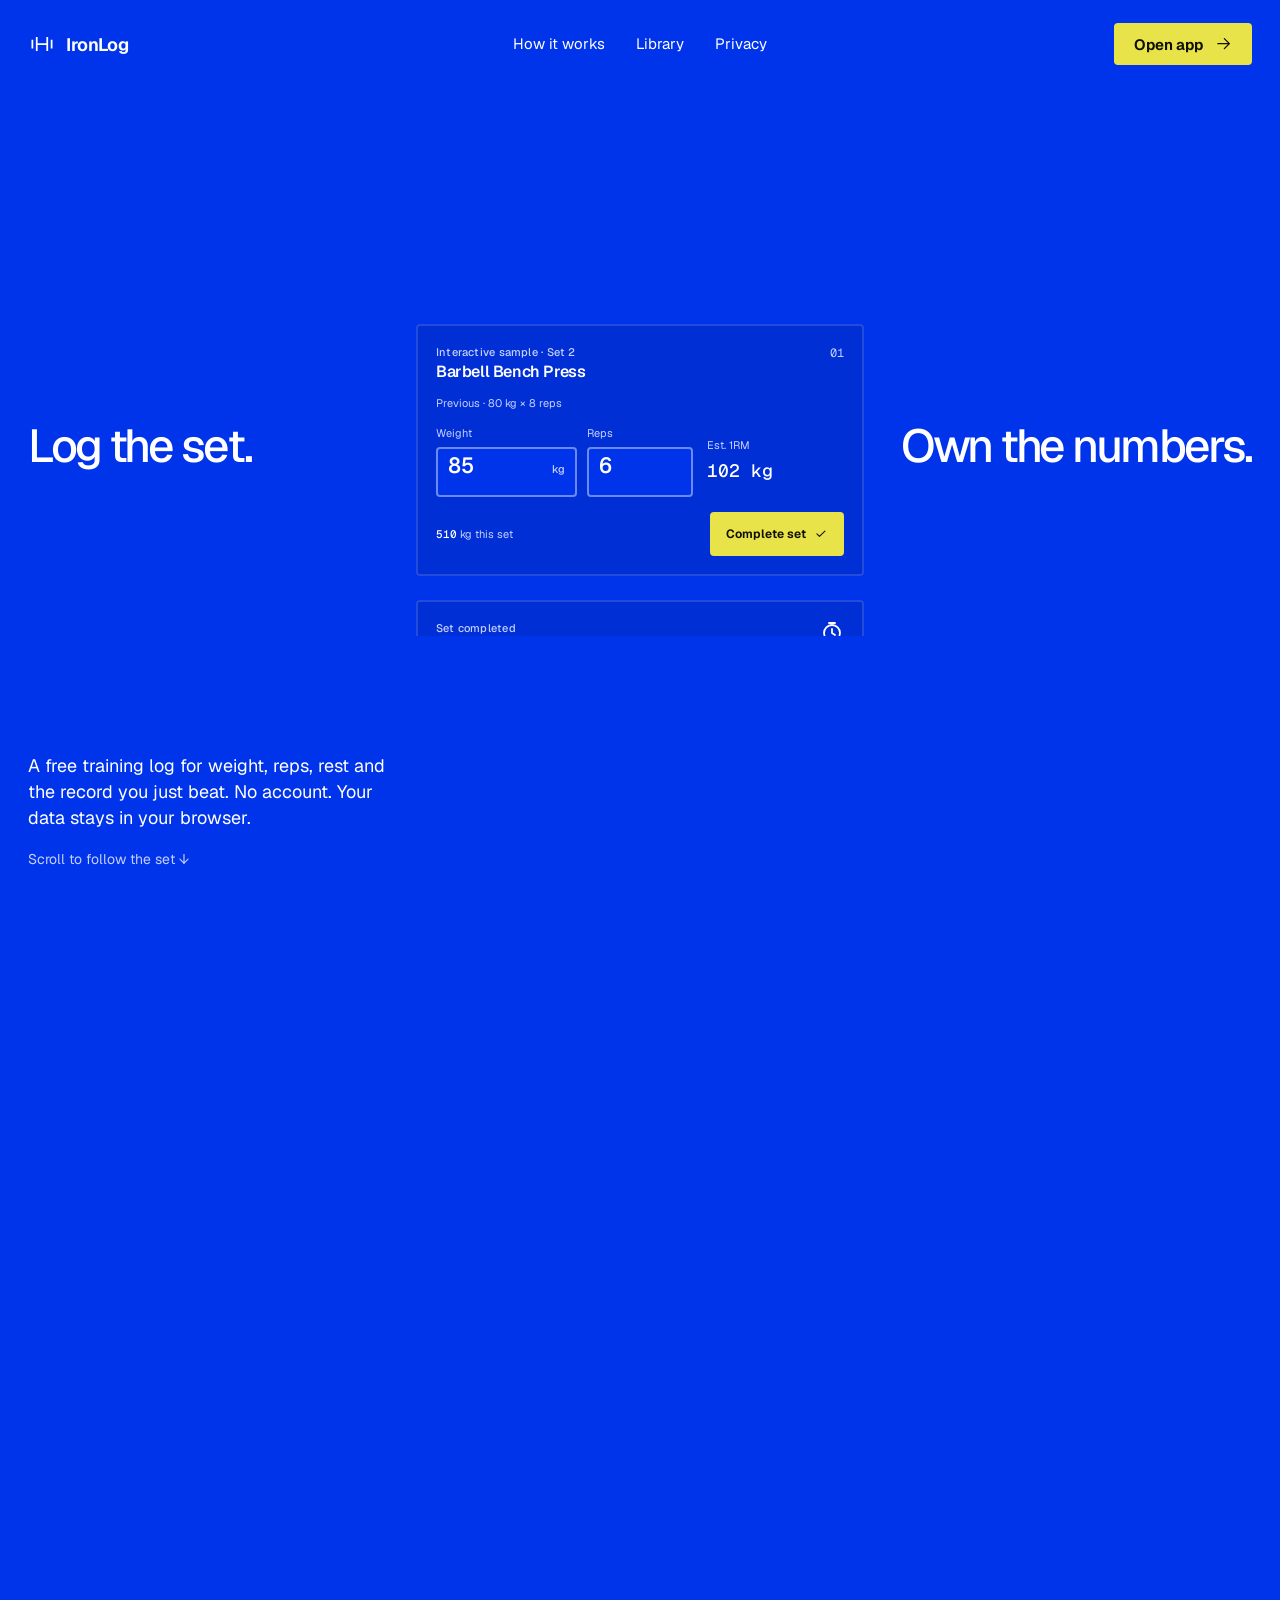
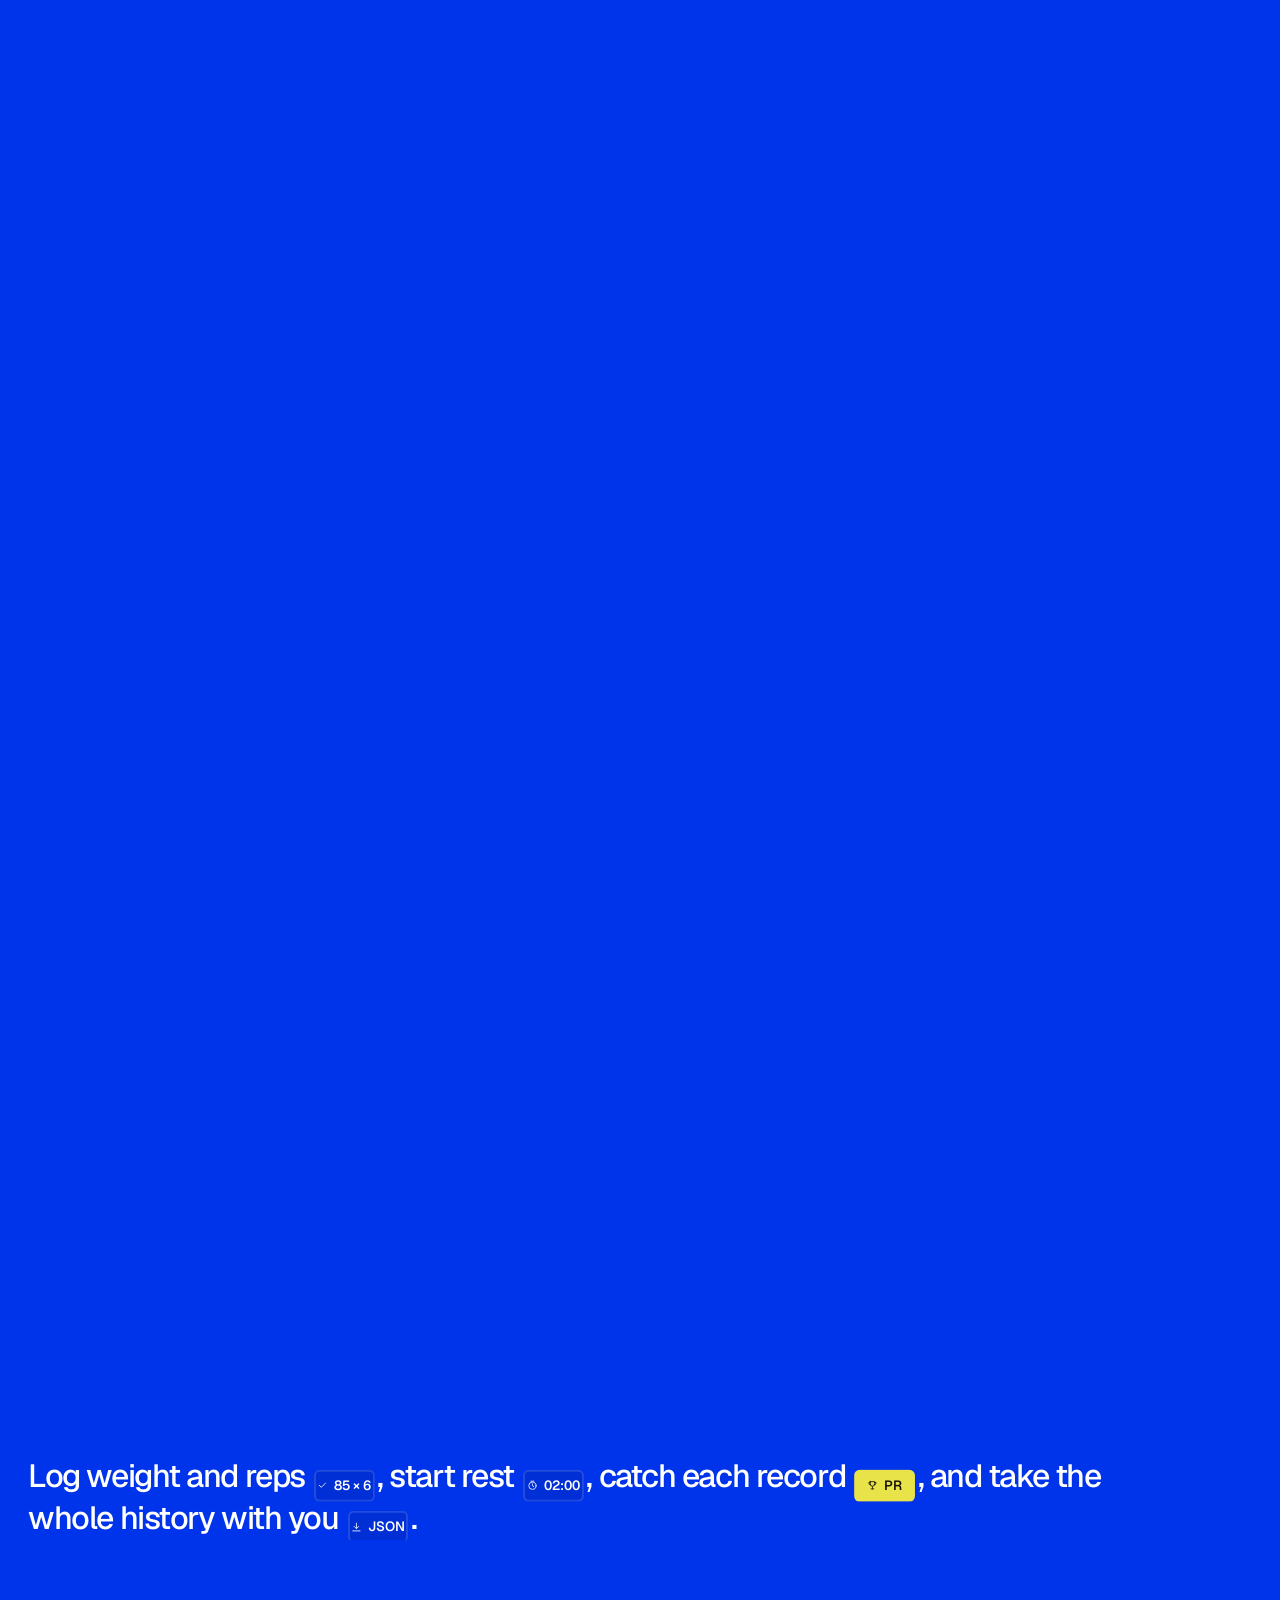
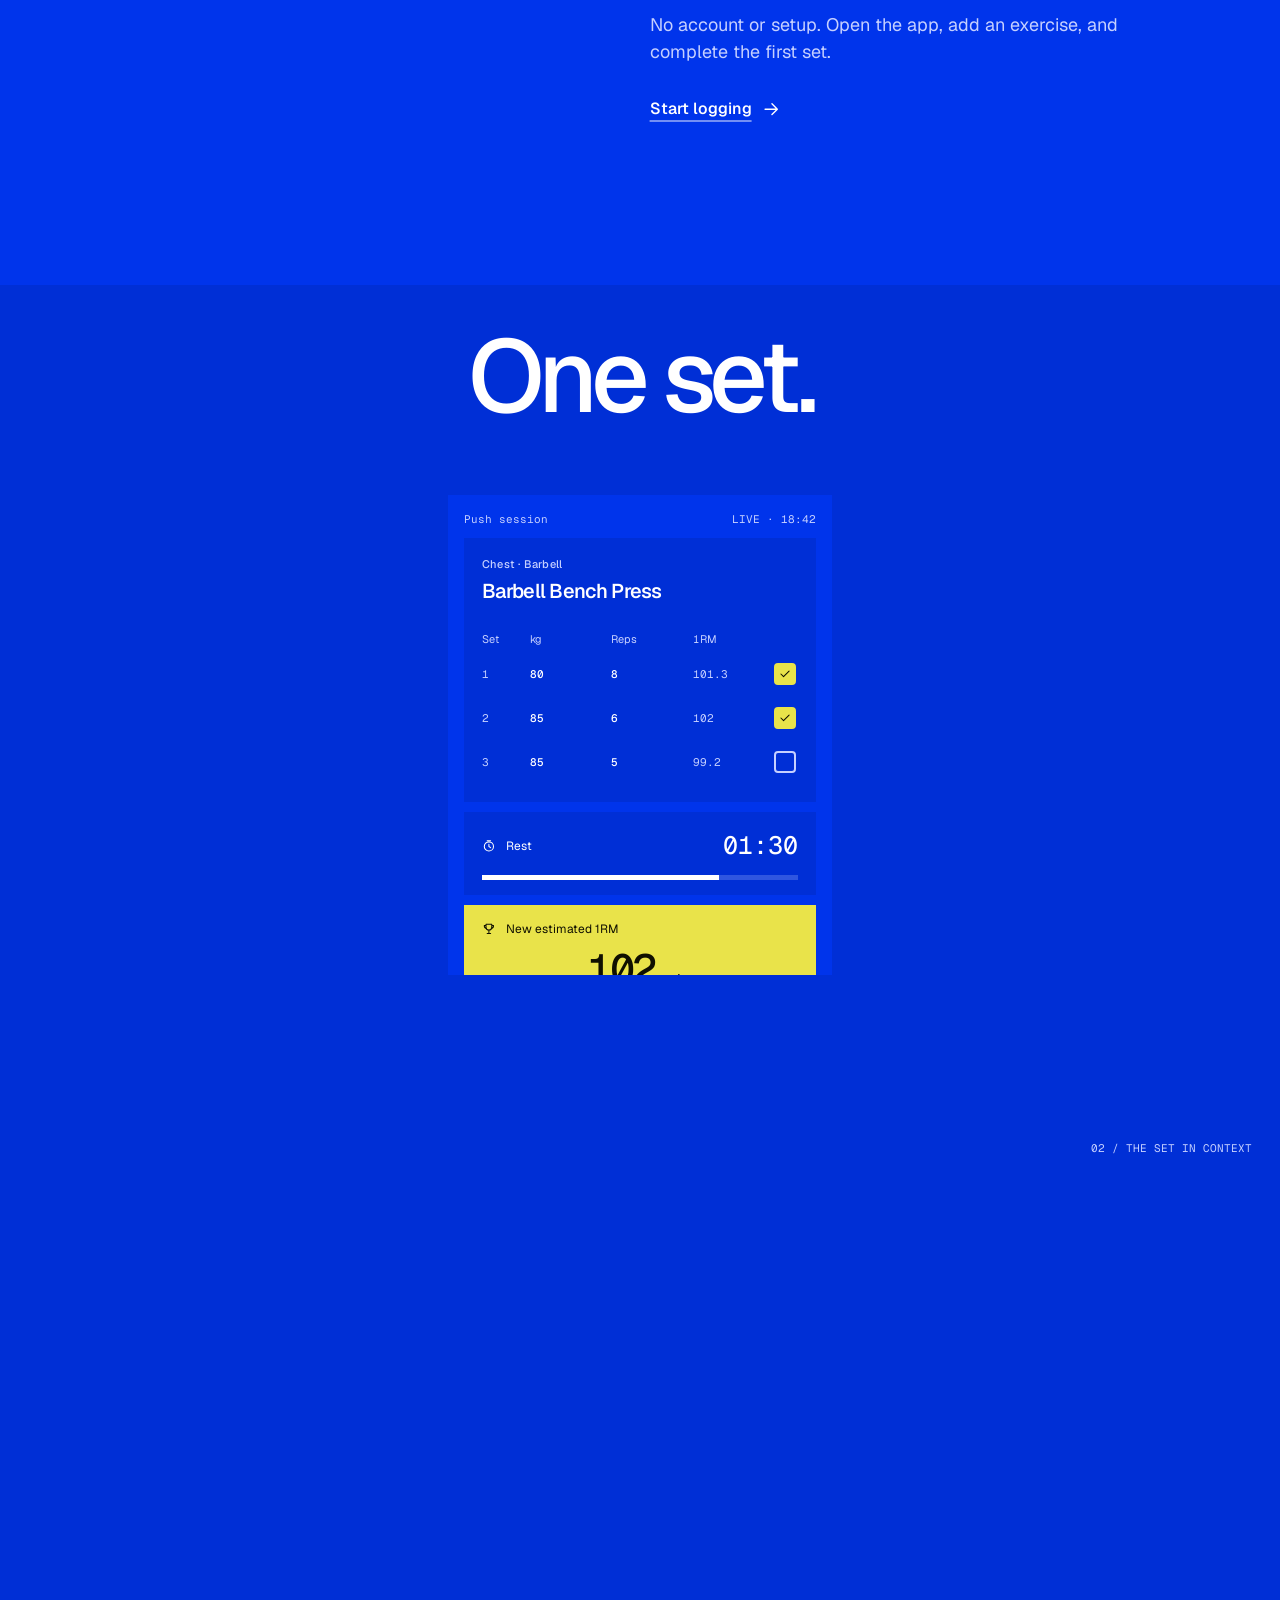
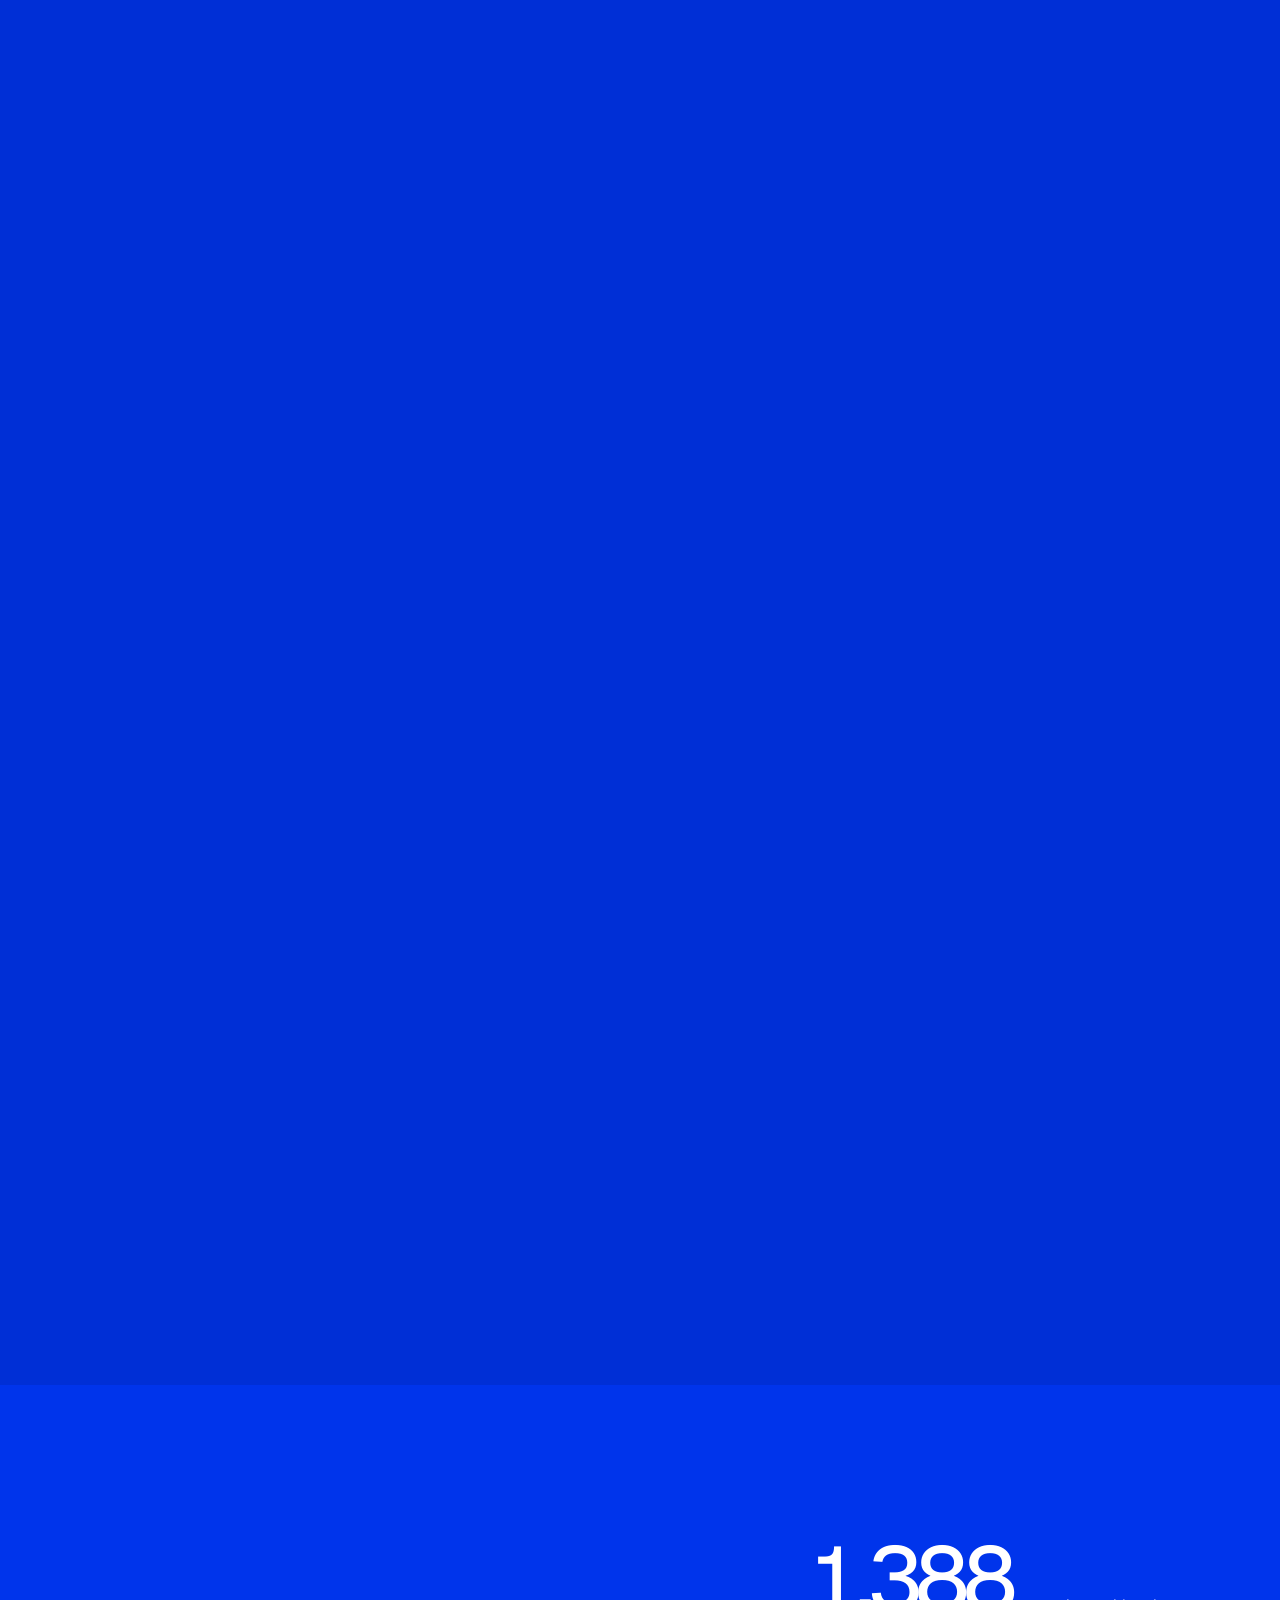
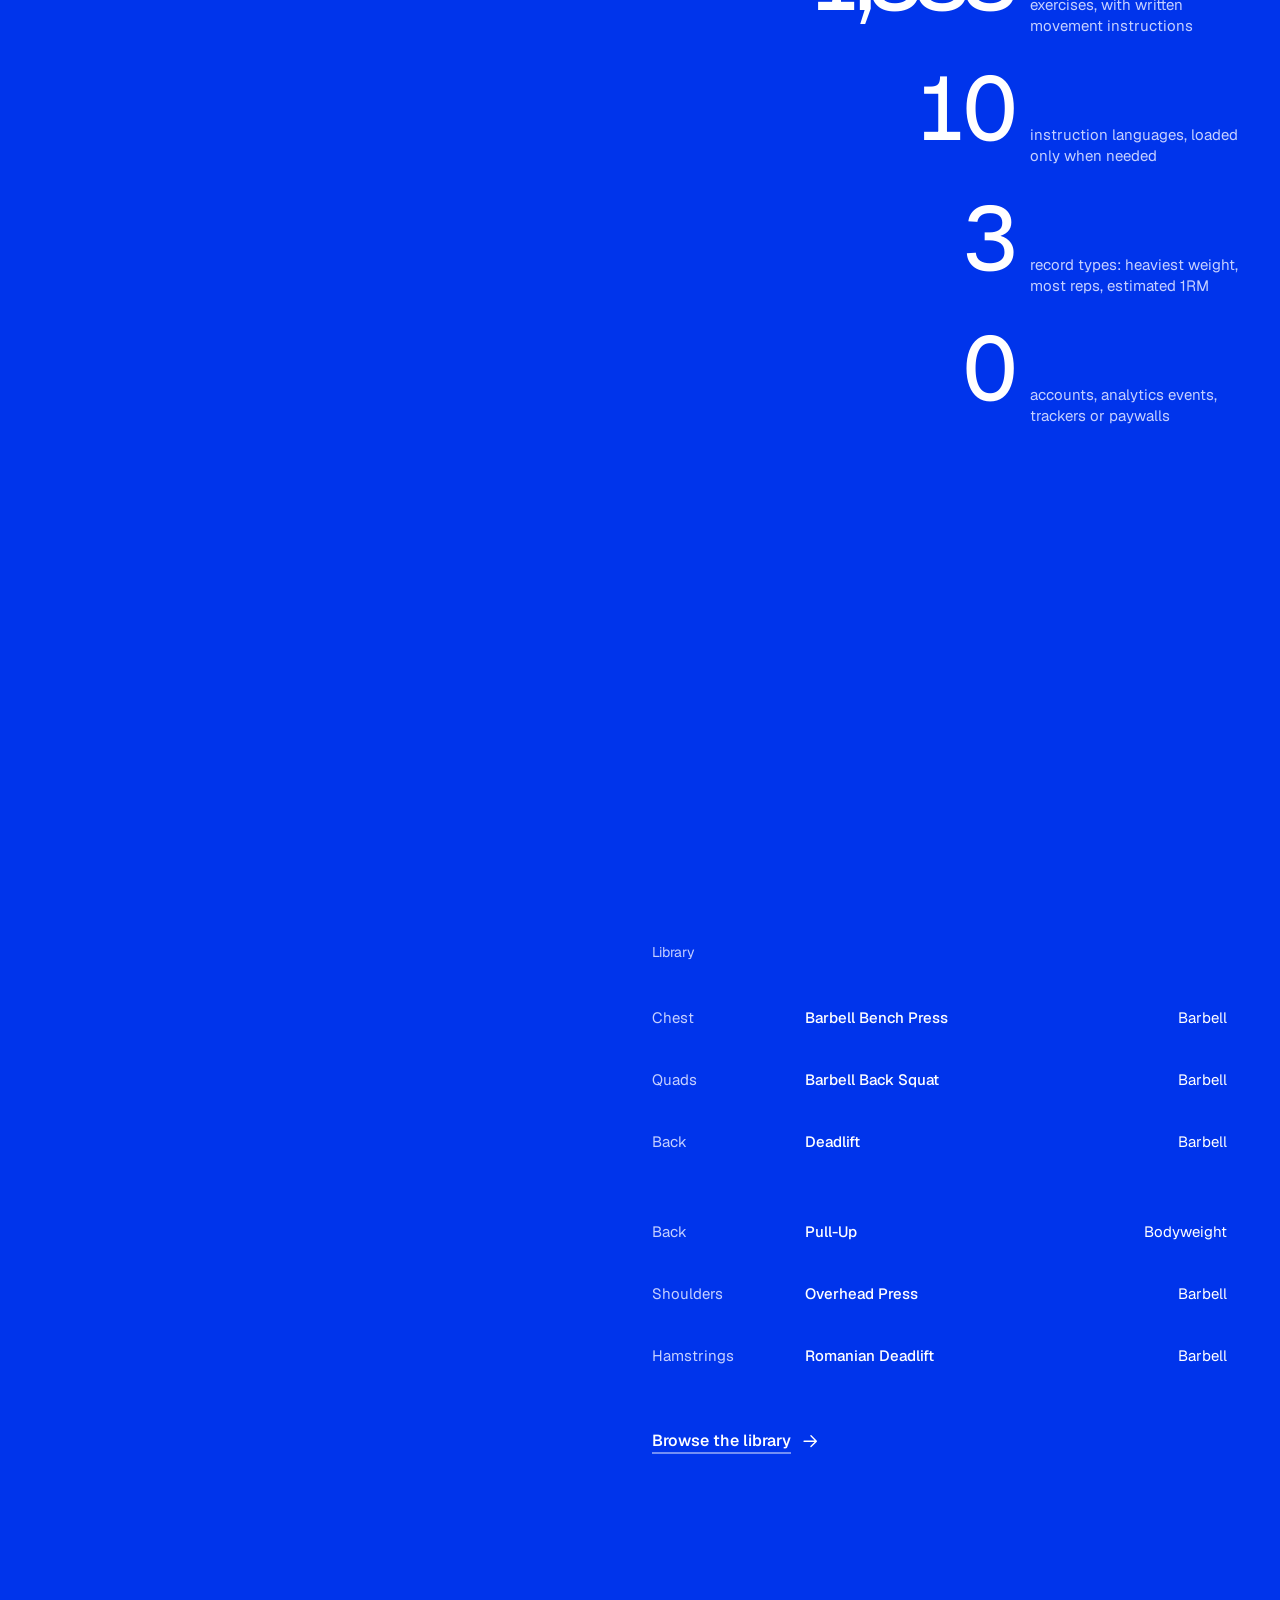
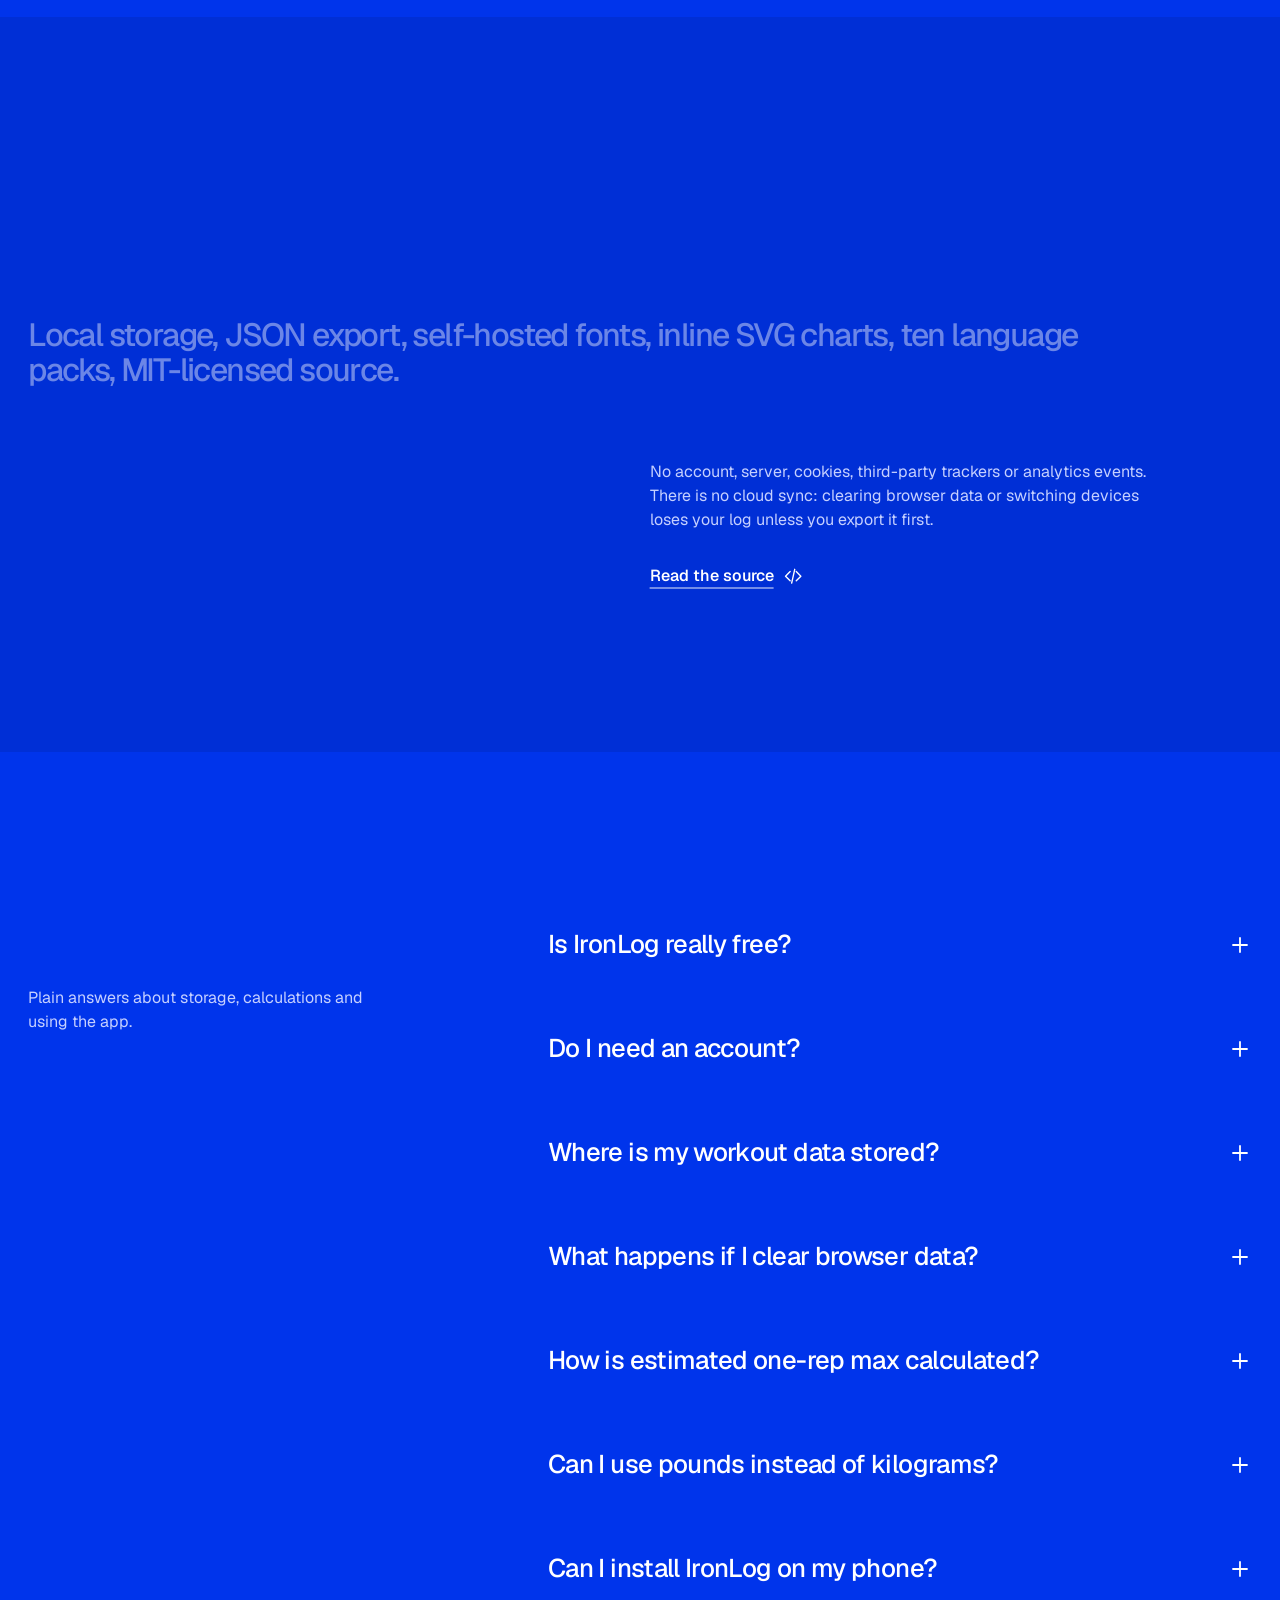
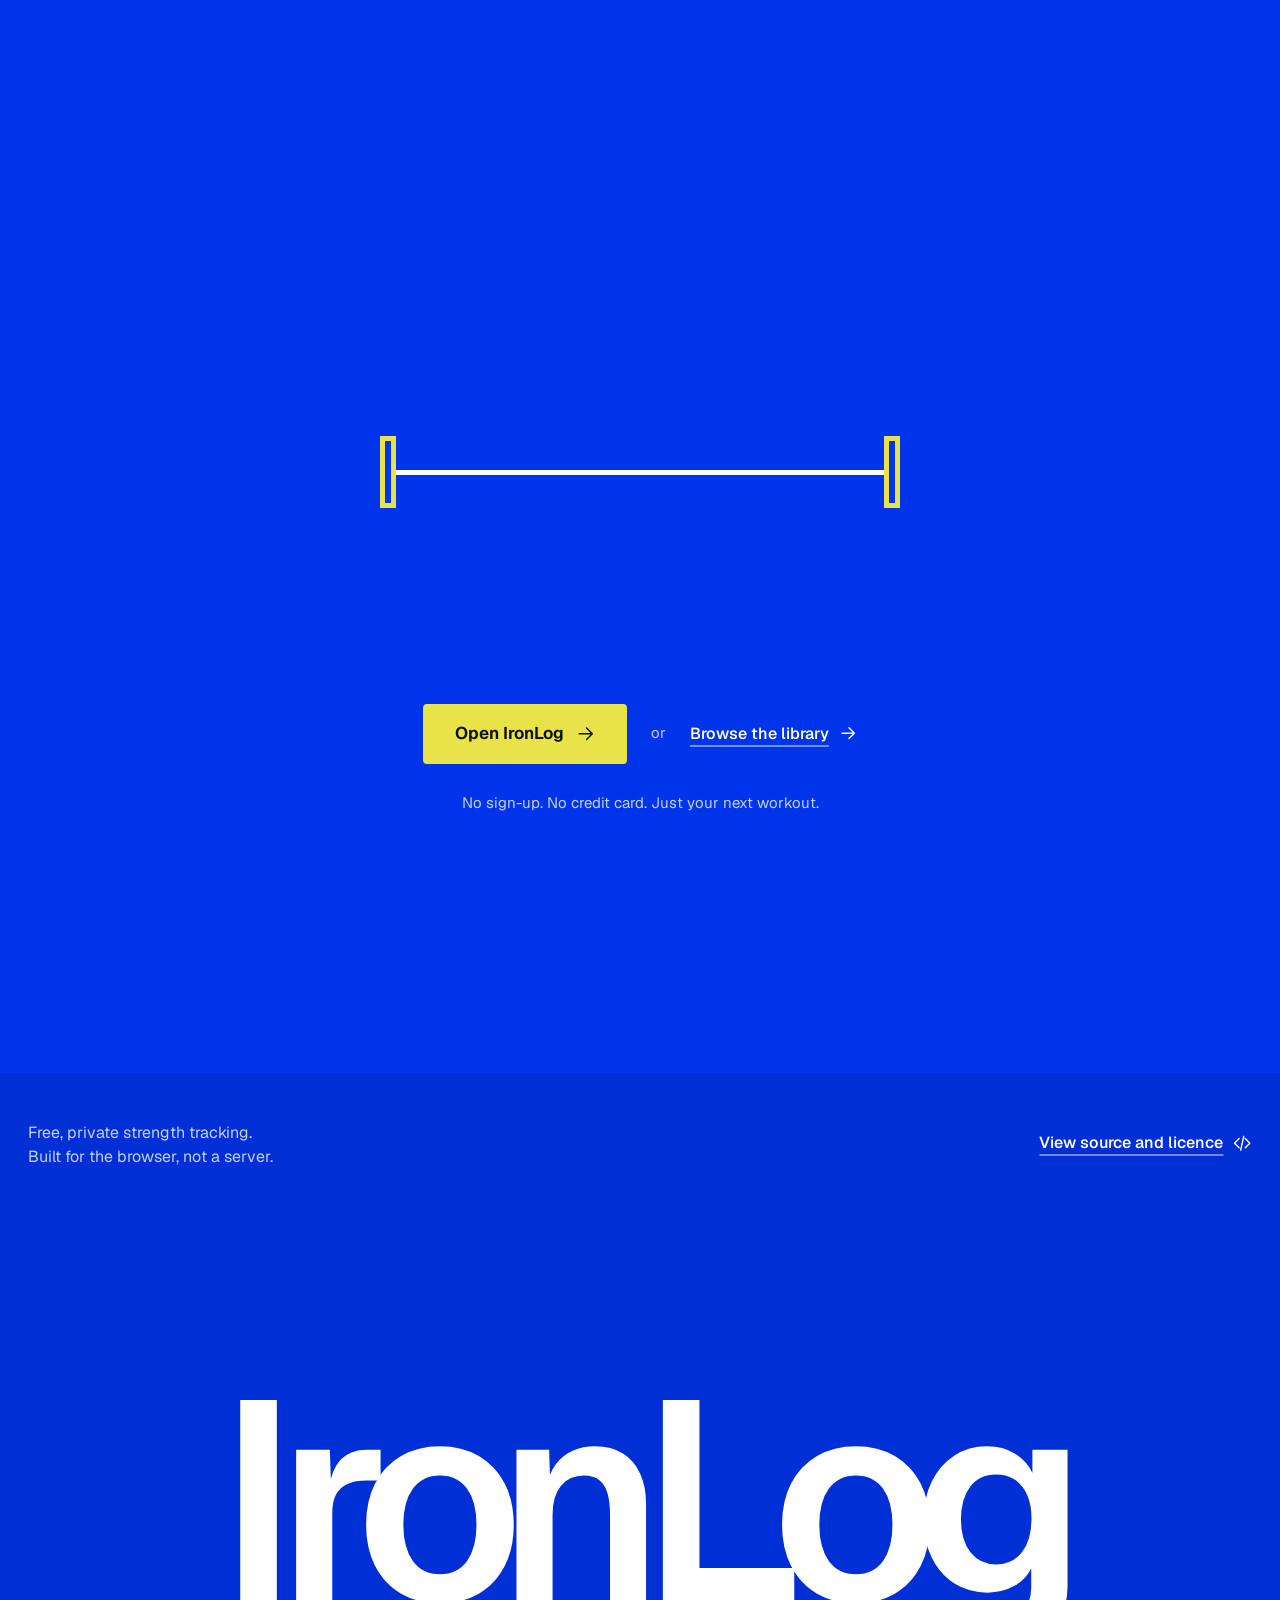
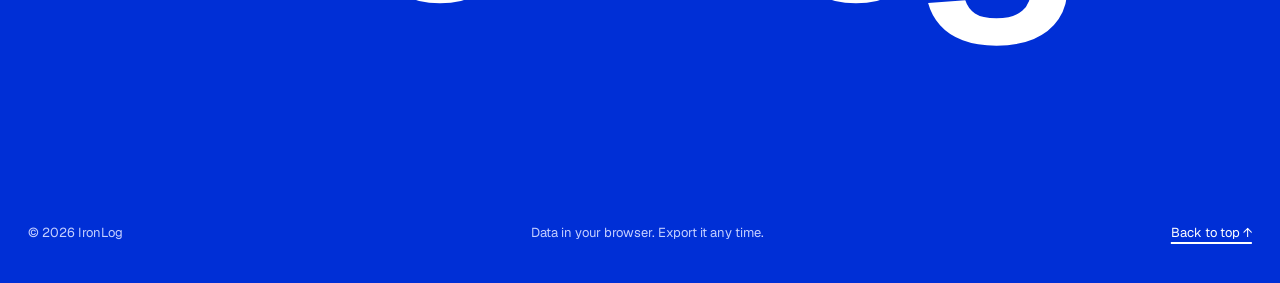
==== commit b80db97b: "Redesign IronLog with kinetic landing and app shell Co-authored-by: arena-agent <297053741+arena-age" ====
--- a/index.html
+++ b/index.html
@@ -1,417 +1,392 @@
-<!doctype html>
-<html lang="en">
+<!DOCTYPE html>
+<html lang="en" class="no-js">
   <head>
-    <meta charset="utf-8" />
+    <meta charset="UTF-8" />
     <meta name="viewport" content="width=device-width, initial-scale=1" />
-    <title>IronLog — the strength training log that stays yours</title>
     <meta
       name="description"
-      content="IronLog is an offline-first strength training log. 1,388 exercises, set-by-set logging, rest timer and personal records. No account, no server, no tracking. Your log lives in your browser and exports as JSON."
+      content="IronLog is a free, private strength-training log. Record weight and reps, start a rest timer, follow personal records and keep your data in your browser."
     />
-    <meta name="theme-color" content="#141414" />
+    <meta name="theme-color" content="#0034eb" />
+    <meta property="og:title" content="IronLog — Log the set. Own the numbers." />
+    <meta
+      property="og:description"
+      content="A private, offline-capable training log with 1,388 exercises and no account."
+    />
+    <meta property="og:type" content="website" />
+    <meta property="og:image" content="./assets/img/og-cover.svg" />
+    <title>IronLog — Log the set. Own the numbers.</title>
     <link rel="canonical" href="./" />
     <link rel="icon" href="./assets/img/logo.svg" type="image/svg+xml" />
     <link rel="apple-touch-icon" href="./assets/img/logo.svg" />
-
-    <!-- Self-hosted under the SIL Open Font License. The page makes no request
-         to any third party, including for its type. -->
-    <link rel="preload" href="./fonts/Geist-Variable.woff2" as="font" type="font/woff2" crossorigin />
-    <link rel="preload" href="./fonts/GeistMono-Variable.woff2" as="font" type="font/woff2" crossorigin />
-    <link rel="stylesheet" href="./assets/css/landing.css" />
-    <script type="module" src="./assets/js/landing.js" defer></script>
-
-    <meta property="og:title" content="IronLog — the strength training log that stays yours" />
-    <meta property="og:description" content="Log the set, own the numbers. An offline-first strength training journal with 1,388 exercises and no account." />
-    <meta property="og:type" content="website" />
-    <meta property="og:image" content="./assets/img/og-cover.svg" />
+    <link rel="preload" href="fonts/Geist-Variable.woff2" as="font" type="font/woff2" crossorigin />
+    <link rel="stylesheet" href="assets/css/landing.css" />
+    <script>
+      document.documentElement.classList.remove("no-js");
+      document.documentElement.classList.add("js");
+      if (window.matchMedia("(prefers-reduced-motion: no-preference)").matches) {
+        document.documentElement.classList.add("motion-ok");
+      }
+    </script>
+    <script type="module" src="assets/js/landing.js"></script>
   </head>
-
   <body>
     <a class="skip-link" href="#main">Skip to content</a>
 
-    <!-- ── The sheet ────────────────────────────────────────────────────────
-         The page is the object: a training log sheet on a bench. Paper on a
-         dark ground, ruled columns, figures in mono, and the one blue on the
-         record that broke. Everything below is another piece of the same
-         stationery. -->
-    <header class="masthead">
-      <div class="wrap masthead-inner">
-        <a class="wordmark" href="./">
-          <svg class="wordmark-mark" viewBox="0 0 32 32" fill="none" stroke="currentColor" stroke-width="2.2" stroke-linecap="round" aria-hidden="true">
-            <path d="M6 12v8M10 8v16M22 8v16M26 12v8M10 16h12" />
-          </svg>
-          <span>IronLog</span>
-        </a>
-        <nav class="masthead-nav" aria-label="Sections">
-          <a href="#capabilities">Capabilities</a>
-          <a href="#library">Library</a>
-          <a href="#privacy">Privacy</a>
-          <a href="#questions">Questions</a>
-        </nav>
-        <a class="btn btn-primary" href="./app/">Open the app</a>
-      </div>
-    </header>
+    <!-- One small, local icon family. Decorative instances are hidden from AT. -->
+    <svg class="icon-defs" xmlns="http://www.w3.org/2000/svg" aria-hidden="true">
+      <defs>
+        <symbol id="i-arrow" viewBox="0 0 24 24">
+          <path d="M4 12h15M13 5l7 7-7 7" />
+        </symbol>
+        <symbol id="i-check" viewBox="0 0 24 24">
+          <path d="m5 12 4.5 4.5L19 7" />
+        </symbol>
+        <symbol id="i-plus" viewBox="0 0 24 24">
+          <path d="M12 5v14M5 12h14" />
+        </symbol>
+        <symbol id="i-download" viewBox="0 0 24 24">
+          <path d="M12 3v12m-5-5 5 5 5-5M4 20h16" />
+        </symbol>
+        <symbol id="i-timer" viewBox="0 0 24 24">
+          <circle cx="12" cy="13" r="8" />
+          <path d="M12 9v4l3 2M9 3h6" />
+        </symbol>
+        <symbol id="i-trophy" viewBox="0 0 24 24">
+          <path d="M7 4h10v5a5 5 0 0 1-10 0V4ZM7 6H4v1a4 4 0 0 0 4 4m9-5h3v1a4 4 0 0 1-4 4M9 20h6m-3-5v5" />
+        </symbol>
+        <symbol id="i-search" viewBox="0 0 24 24">
+          <circle cx="10.5" cy="10.5" r="6.5" />
+          <path d="m16 16 5 5" />
+        </symbol>
+        <symbol id="i-code" viewBox="0 0 24 24">
+          <path d="m8 6-6 6 6 6m8-12 6 6-6 6m-2-15-4 18" />
+        </symbol>
+      </defs>
+    </svg>
 
     <main id="main">
-      <!-- ── First screen: the log sheet itself ───────────────────────────── -->
-      <section class="sheet-hero">
-        <!--
-          The masthead band. A wide strip across the top of the first screen,
-          carrying a barbell loaded with the plates this page's own sample session
-          calls for - so the largest image on the page is a claim the arithmetic
-          supports rather than a stock photograph. IronLog ships no third-party
-          exercise media: the dataset's GIFs are (c) Gym Visual under an explicit
-          media exception that cloning does not transfer, so this is original
-          geometry drawn from MIT-licensed metadata instead.
-
-          Everything here is an enhancement. With no WebGL, a blocked script or
-          reduced motion the band collapses and the headline and log sheet carry
-          the screen on their own, which they were doing before this existed.
-        -->
-        <div class="scene-band" data-scene-weight="100">
-          <canvas class="scene-canvas" data-scene-canvas width="1200" height="340"
-                  role="img"
-                  aria-label="A barbell loaded to 100 kilograms: two 25 kilogram plates and a 15 kilogram plate on each side"></canvas>
-          <p class="scene-read" data-role="scene-readout"></p>
-        </div>
-
-        <div class="wrap sheet-hero-inner">
-          <div class="sheet-hero-copy">
-            <!--
-              The one loud moment on the page. Each line is wrapped so it rises
-              from behind its own baseline rather than fading in as a block, and
-              the line breaks are authored - at 7vw a line left to the viewport
-              would break somewhere different on every screen and the mask would
-              cut through a word.
-            -->
-            <h1 class="masked" data-masked>
-              <span class="mask-line"><span>Log the set.</span></span>
-              <span class="mask-line"><span>Own the numbers.</span></span>
-            </h1>
-            <p class="lede" data-reveal="rise">
-              IronLog is a strength training journal that runs entirely in your browser.
-              Weight, reps, rest and the record you broke — written down as you train, and
-              never sent anywhere. No sign-up wall, no subscription, no analytics.
-            </p>
-            <div class="cta-row">
-              <a class="btn btn-primary btn-lg" href="./app/">
-                Start logging
-                <svg viewBox="0 0 24 24" fill="none" stroke="currentColor" stroke-width="2" stroke-linecap="round" stroke-linejoin="round" aria-hidden="true"><path d="M5 12h14M13 6l6 6-6 6" /></svg>
-              </a>
-              <a class="btn btn-outline btn-lg" href="#capabilities">What it does</a>
-            </div>
-            <p class="proof-line" data-reveal="rise">
-              <strong data-count-to="1388">1,388</strong> exercises
-              <span class="rule-sep" aria-hidden="true"></span>
-              <strong data-count-to="10">10</strong> instruction languages
-              <span class="rule-sep" aria-hidden="true"></span>
-              <strong data-count-to="0">0</strong> accounts, trackers or servers
-            </p>
-          </div>
-
-          <!-- The artefact. Real arithmetic: every figure below is computed with
-               the same Epley formula the app uses, and the column totals close.
-               It is sample data, and it says so. -->
-          <figure class="logsheet" data-tilt data-sheet-write aria-label="A sample IronLog training sheet">
-            <figcaption class="logsheet-head">
-              <span class="logsheet-title">Training log</span>
-              <span class="logsheet-date">Tuesday 14 October</span>
-            </figcaption>
-
-            <div class="logsheet-body">
-              <section class="logblock">
-                <header class="logblock-head">
-                  <h2>Barbell Bench Press</h2>
-                  <span class="logblock-meta">chest · barbell</span>
-                </header>
-                <table class="logtable">
-                  <thead>
-                    <tr style="--row:1"><th scope="col">Set</th><th scope="col">kg</th><th scope="col">Reps</th><th scope="col">Est 1RM</th><th scope="col"><span class="sr-only">Done</span></th></tr>
-                  </thead>
-                  <tbody>
-                    <tr class="is-done" style="--row:2"><th scope="row">1</th><td>80</td><td>8</td><td>101.3</td><td><span class="tick" aria-hidden="true"></span></td></tr>
-                    <tr class="is-done is-record" style="--row:3"><th scope="row">2</th><td>85</td><td>6</td><td>102.0<span class="record-mark">PR</span></td><td><span class="tick" aria-hidden="true"></span></td></tr>
-                    <tr class="is-done" style="--row:4"><th scope="row">3</th><td>85</td><td>5</td><td>99.2</td><td><span class="tick" aria-hidden="true"></span></td></tr>
-                  </tbody>
-                  <tfoot><tr style="--row:5"><th scope="row">Volume</th><td colspan="4">1,575 kg</td></tr></tfoot>
-                </table>
-              </section>
-
-              <section class="logblock">
-                <header class="logblock-head">
-                  <h2>Incline Dumbbell Press</h2>
-                  <span class="logblock-meta">chest · dumbbell</span>
-                </header>
-                <table class="logtable">
-                  <thead>
-                    <tr style="--row:6"><th scope="col">Set</th><th scope="col">kg</th><th scope="col">Reps</th><th scope="col">Est 1RM</th><th scope="col"><span class="sr-only">Done</span></th></tr>
-                  </thead>
-                  <tbody>
-                    <tr class="is-done" style="--row:7"><th scope="row">1</th><td>32</td><td>10</td><td>42.7</td><td><span class="tick" aria-hidden="true"></span></td></tr>
-                    <tr class="is-done" style="--row:8"><th scope="row">2</th><td>32</td><td>9</td><td>41.6</td><td><span class="tick" aria-hidden="true"></span></td></tr>
-                    <tr style="--row:9"><th scope="row">3</th><td>30</td><td>8</td><td>38.0</td><td><span class="tick is-pending" aria-hidden="true"></span></td></tr>
-                  </tbody>
-                  <tfoot><tr style="--row:10"><th scope="row">Volume</th><td colspan="4">848 kg</td></tr></tfoot>
-                </table>
-              </section>
-
-              <div class="logsheet-rest">
-                <span class="rest-label">Rest</span>
-                <!-- 48s left on the app's 2:00 default rest is 40% remaining.
-                     The bar and the readout have to agree: a sample sheet that
-                     does not add up teaches the reader nothing. -->
-                <span class="rest-track"><i style="width: 40%; --rest-end: 0.4"></i></span>
-                <span class="rest-read">0:48</span>
+      <!-- Scene 1: the product's own object, a set, moves through its three states. -->
+      <section class="scene hero-scene is-rest" id="top" data-scene="ironlog-reel" aria-labelledby="hero-title">
+        <div class="scene-stage">
+          <nav class="masthead" aria-label="Main navigation">
+            <a class="wordmark" href="#top" aria-label="IronLog home">
+              <svg class="brand-icon" viewBox="0 0 32 32" aria-hidden="true">
+                <path d="M5 12v8m5-11v14M22 9v14M27 12v8M10 16h12" />
+              </svg>
+              <span>IronLog</span>
+            </a>
+            <div class="nav-links">
+              <a href="#how">How it works</a>
+              <a href="#library">Library</a>
+              <a href="#privacy">Privacy</a>
+            </div>
+            <a class="button button-small" href="app/">
+              Open app
+              <svg class="icon" aria-hidden="true"><use href="#i-arrow" /></svg>
+            </a>
+          </nav>
+
+          <h1 class="hero-title" id="hero-title">
+            <span class="hero-half hero-half-left"><span class="title-mask"><span>Log the set.</span></span></span>
+            <span class="hero-half hero-half-right"><span class="title-mask"><span>Own the numbers.</span></span></span>
+          </h1>
+
+          <div class="hero-reel-mask">
+            <div class="hero-reel-viewport" data-hero-viewport>
+              <div class="hero-reel" data-hero-reel>
+                <article class="reel-frame reel-set is-active" data-hero-frame="0" data-ui aria-label="Interactive sample set: 85 kilograms for 6 repetitions">
+                  <header class="ui-head">
+                    <div>
+                      <span class="ui-kicker">Interactive sample · Set 2</span>
+                      <h2>Barbell Bench Press</h2>
+                    </div>
+                    <span class="ui-step">01</span>
+                  </header>
+                  <p class="sample-previous">Previous · 80 kg × 8 reps</p>
+                  <div class="sample-set-grid">
+                    <label>
+                      <span>Weight</span>
+                      <span class="sample-input"><input id="sample-weight" type="number" value="85" min="1" max="500" step="0.5" inputmode="decimal" /> <b>kg</b></span>
+                    </label>
+                    <label>
+                      <span>Reps</span>
+                      <span class="sample-input"><input id="sample-reps" type="number" value="6" min="1" max="30" step="1" inputmode="numeric" /></span>
+                    </label>
+                    <span class="sample-orm"><span>Est. 1RM</span><strong data-sample-orm>102 kg</strong></span>
+                  </div>
+                  <footer class="ui-foot">
+                    <span class="sample-volume"><b data-sample-volume>510</b> kg this set</span>
+                    <button class="ui-action" type="button" data-complete-sample>
+                      <span>Complete set</span>
+                      <svg class="icon" aria-hidden="true"><use href="#i-check" /></svg>
+                    </button>
+                  </footer>
+                  <span class="sample-pr" data-sample-pr>New estimated 1RM</span>
+                  <span class="sr-only" aria-live="polite" data-sample-announcement></span>
+                </article>
+
+                <article class="reel-frame reel-rest" data-hero-frame="1" data-ui aria-label="Rest timer sample">
+                  <header class="ui-head">
+                    <div>
+                      <span class="ui-kicker">Set completed</span>
+                      <h2>Rest before the next one</h2>
+                    </div>
+                    <svg class="ui-head-icon icon" aria-hidden="true"><use href="#i-timer" /></svg>
+                  </header>
+                  <div class="rest-readout">
+                    <span class="rest-value" data-rest-readout>01:30</span>
+                    <span class="rest-caption">automatic rest</span>
+                  </div>
+                  <div class="rest-track" aria-hidden="true"><span data-rest-fill></span></div>
+                  <p class="rest-next">Next · Set 3 · Barbell Bench Press</p>
+                  <footer class="ui-foot rest-foot">
+                    <span><b data-rest-volume>510 kg</b> added to volume</span>
+                    <span>+15 s</span>
+                  </footer>
+                </article>
+
+                <article class="reel-frame reel-progress" data-hero-frame="2" data-ui aria-label="Sample session volume chart">
+                  <header class="ui-head">
+                    <div>
+                      <span class="ui-kicker">This session · 6 sets</span>
+                      <h2>Progress you can read</h2>
+                    </div>
+                    <span class="pr-stamp"><svg class="icon" aria-hidden="true"><use href="#i-trophy" /></svg> PR</span>
+                  </header>
+                  <div class="progress-total"><strong data-roll="2423">2,423</strong><span>kg total volume</span></div>
+                  <div class="sample-chart" role="img" aria-label="Six completed sets: 640, 510, 425, 320, 288 and 240 kilograms of volume">
+                    <span style="--bar:100%"><i>640</i></span>
+                    <span style="--bar:79.7%"><i>510</i></span>
+                    <span style="--bar:66.4%"><i>425</i></span>
+                    <span style="--bar:50%"><i>320</i></span>
+                    <span style="--bar:45%"><i>288</i></span>
+                    <span style="--bar:37.5%"><i>240</i></span>
+                  </div>
+                  <footer class="ui-foot">
+                    <span>Heaviest, most reps, est. 1RM</span>
+                    <span class="ui-step">03</span>
+                  </footer>
+                </article>
               </div>
             </div>
-
-            <figcaption class="logsheet-foot">
-              <span class="logsheet-total">Session total <strong>2,423 kg</strong> across 6 sets</span>
-              <span class="logsheet-note">Sample sheet</span>
+          </div>
+
+          <div class="hero-support">
+            <p>A free training log for weight, reps, rest and the record you just beat. No account. Your data stays in your browser.</p>
+            <span>Scroll to follow the set <span aria-hidden="true">↓</span></span>
+          </div>
+        </div>
+      </section>
+
+      <!-- A quiet reading section separates the two held scenes. -->
+      <section class="features-section section-pad" id="how" aria-labelledby="features-title">
+        <div class="section-grid">
+          <h2 class="section-heading" id="features-title" data-reveal="wipe">Built for the work<br />between sets.</h2>
+          <p class="feature-statement" data-reveal="write">
+            Log weight and reps
+            <span class="picture-word" data-ui aria-label="Completed set control"><svg class="icon" aria-hidden="true"><use href="#i-check" /></svg><b>85 × 6</b></span>,
+            start rest
+            <span class="picture-word" data-ui aria-label="Rest timer control"><svg class="icon" aria-hidden="true"><use href="#i-timer" /></svg><b>02:00</b></span>,
+            catch each record
+            <span class="picture-word picture-word-pr" data-ui aria-label="Personal record indicator"><svg class="icon" aria-hidden="true"><use href="#i-trophy" /></svg><b>PR</b></span>,
+            and take the whole history with you
+            <span class="picture-word" data-ui aria-label="JSON export control"><svg class="icon" aria-hidden="true"><use href="#i-download" /></svg><b>JSON</b></span>.
+          </p>
+          <div class="feature-support" data-reveal="line">
+            <p>No account or setup. Open the app, add an exercise, and complete the first set.</p>
+            <a class="text-link" href="app/">Start logging <svg class="icon" aria-hidden="true"><use href="#i-arrow" /></svg></a>
+          </div>
+        </div>
+      </section>
+
+      <!-- Scene 2: one real session interface, inspected at three distances. -->
+      <section class="scene showcase-scene is-rest" id="one-set" data-scene="three-distances" aria-labelledby="showcase-title">
+        <div class="scene-stage">
+          <h2 class="showcase-title" id="showcase-title">
+            <span class="showcase-title-top">One set.</span>
+            <span class="showcase-title-bottom">Three signals.</span>
+          </h2>
+          <div class="showcase-frame" data-ui>
+            <div class="showcase-ui" data-showcase-ui>
+              <div class="session-topline"><span>Push session</span><span>LIVE · 18:42</span></div>
+              <div class="session-exercise">
+                <span class="ui-kicker">Chest · Barbell</span>
+                <h3>Barbell Bench Press</h3>
+                <div class="session-set session-set-head"><span>Set</span><span>kg</span><span>Reps</span><span>1RM</span><span></span></div>
+                <div class="session-set is-done"><span>1</span><b>80</b><b>8</b><span>101.3</span><i><svg class="icon" aria-hidden="true"><use href="#i-check" /></svg></i></div>
+                <div class="session-set is-current"><span>2</span><b>85</b><b>6</b><span>102</span><i><svg class="icon" aria-hidden="true"><use href="#i-check" /></svg></i></div>
+                <div class="session-set"><span>3</span><b>85</b><b>5</b><span>99.2</span><i></i></div>
+              </div>
+              <div class="session-rest" data-showcase-rest>
+                <svg class="icon" aria-hidden="true"><use href="#i-timer" /></svg>
+                <span>Rest</span>
+                <strong>01:30</strong>
+                <div class="rest-track" aria-hidden="true"><span style="width:75%"></span></div>
+              </div>
+              <div class="session-record" data-showcase-record>
+                <svg class="icon" aria-hidden="true"><use href="#i-trophy" /></svg>
+                <span>New estimated 1RM</span>
+                <strong>102 <small>kg</small></strong>
+                <p>85 kg × 6 reps</p>
+              </div>
+              <div class="session-bottom"><span>3 sets</span><span>1,575 kg volume</span></div>
+            </div>
+          </div>
+          <p class="showcase-caption">
+            A completed set starts rest, updates volume, and checks the estimated one-rep max against earlier done sets. Here, 85 kg × 6 reps adds 510 kg and estimates 102 kg.
+          </p>
+          <span class="scene-count" aria-hidden="true">02 / THE SET IN CONTEXT</span>
+        </div>
+      </section>
+
+      <section class="stats-section section-pad" aria-labelledby="stats-title">
+        <div class="stats-layout">
+          <h2 class="stats-heading" id="stats-title" data-reveal="wipe"><span>A serious tool.</span><br />Nothing to sell you.</h2>
+          <div class="number-ledger" data-reveal="line">
+            <div class="ledger-row">
+              <span class="ledger-number" data-roll="1388">1,388</span>
+              <p>exercises, with written movement instructions</p>
+            </div>
+            <div class="ledger-row">
+              <span class="ledger-number" data-roll="10">10</span>
+              <p>instruction languages, loaded only when needed</p>
+            </div>
+            <div class="ledger-row">
+              <span class="ledger-number" data-roll="3">3</span>
+              <p>record types: heaviest weight, most reps, estimated 1RM</p>
+            </div>
+            <div class="ledger-row">
+              <span class="ledger-number">0</span>
+              <p>accounts, analytics events, trackers or paywalls</p>
+            </div>
+          </div>
+        </div>
+      </section>
+
+      <section class="library-section section-pad" id="library" aria-labelledby="library-title">
+        <h2 class="library-heading" id="library-title" data-reveal="wipe">Find the right lift<br />at the rack.</h2>
+        <div class="library-layout">
+          <figure class="exercise-fragment" data-ui data-reveal="clip">
+            <div class="exercise-fragment-head">
+              <span class="search-faux"><svg class="icon" aria-hidden="true"><use href="#i-search" /></svg>bench press</span>
+              <span>1,388 exercises</span>
+            </div>
+            <div class="movement-diagram" aria-hidden="true">
+              <svg viewBox="0 0 320 240">
+                <path class="diagram-rule" d="M25 190h270M45 44v164M275 44v164" />
+                <path class="diagram-body" d="M96 140h128m-106-26 24 26h36l24-26M93 140l-28 42m162-42 28 42M142 140l-9 48m45-48 9 48" />
+                <circle class="diagram-body" cx="160" cy="87" r="20" />
+                <path class="diagram-bar" d="M57 105h206M73 88v34m-12-27v20M247 88v34m12-27v20" />
+                <path class="diagram-path" d="M160 132V48" />
+                <path class="diagram-arrow" d="m151 59 9-11 9 11" />
+              </svg>
+              <span>BAR PATH · PRESS</span>
+            </div>
+            <figcaption>
+              <strong>Barbell Bench Press</strong>
+              <span>Chest · Barbell</span>
+              <p>Instructions, movement diagrams and previous performance live beside the set controls.</p>
             </figcaption>
           </figure>
-        </div>
-      </section>
-
-      <!-- ── Capabilities, as a menu ───────────────────────────────────────
-           A ruled list with leaders, the way a menu or an index sets it — not a
-           grid of identical icon cards. -->
-      <section class="section" id="capabilities">
-        <div class="wrap">
-          <header class="section-head">
-            <h2 data-reveal="rise">What the log does</h2>
-            <p class="section-sub">
-              Built around the four things you check mid-set: what you lifted last time, how
-              much rest is left, whether this is a personal best, and where the session is
-              going.
-            </p>
-          </header>
-
-          <dl class="menu" data-reveal="write">
-            <div class="menu-item">
-              <dt>Set logging</dt>
-              <dd>
-                Weight and reps per set, ticked off as you go. Last session's figure sits
-                inside the field after your number, so you never have to remember what you
-                lifted last week. Estimated one-rep max updates as you type.
-              </dd>
-            </div>
-            <div class="menu-item">
-              <dt>Rest timer</dt>
-              <dd>
-                Starts the moment you tick a set done, or on demand. Add fifteen seconds
-                without breaking flow, and it survives a page reload mid-countdown.
-              </dd>
-            </div>
-            <div class="menu-item">
-              <dt>Personal records</dt>
-              <dd>
-                Three separate records per exercise — heaviest weight, most reps, and highest
-                estimated one-rep max. When you beat one, the session summary names exactly
-                which.
-              </dd>
-            </div>
-            <div class="menu-item">
-              <dt>Progress</dt>
-              <dd>
-                Weekly volume, muscle-group balance across completed sets, lifetime totals and
-                a training-day streak. Charts are drawn as inline SVG — no charting library,
-                no third-party request.
-              </dd>
-            </div>
-            <div class="menu-item">
-              <dt>Templates</dt>
-              <dd>
-                Repeat your last session with its exercises, sets and weights prefilled, or
-                start from a push / pull / legs split and make it your own.
-              </dd>
-            </div>
-            <div class="menu-item">
-              <dt>Your data, portable</dt>
-              <dd>
-                Export the whole history as one JSON document, import it back, or erase it.
-                Every change is written immediately rather than on save.
-              </dd>
-            </div>
-          </dl>
-        </div>
-      </section>
-
-      <!-- ── The library, as an index page ──────────────────────────────── -->
-      <section class="section section-paper" id="library">
-        <div class="wrap library-grid">
-          <div>
-            <h2 data-reveal="rise">1,388 exercises, and how to do them</h2>
-            <p class="section-sub">
-              Around ninety curated staples plus an open catalogue of 1,316 movements,
-              searchable as you type and ranked by relevance. Every catalogue entry carries
-              numbered step-by-step instructions in ten languages, so the sheet can tell you
-              how the lift goes without leaving the rack.
-            </p>
-            <p class="body-text">
-              The catalogue is fetched after the app paints, and each language pack loads
-              only when you first open an exercise in it — so the app stays quick and a
-              monolingual reader never downloads nine packs they will not read.
-            </p>
-            <a class="btn btn-outline" href="./app/#/library">Browse the library</a>
-          </div>
-
-          <!-- The instruction card: another piece of the same stationery, with a
-               perforated top edge where it tears off the sheet. -->
-          <figure class="cardstub" data-reveal="write" aria-label="Sample exercise instructions">
-            <figcaption class="cardstub-head">
-              <span class="cardstub-title">Barbell Bent Arm Pullover</span>
-              <span class="cardstub-meta">back · barbell</span>
-            </figcaption>
-            <ol class="cardstub-steps">
-              <li>Lie back on the bench with the barbell held above your chest.</li>
-              <li>Keep a slight bend in the elbows as you lower the bar behind your head.</li>
-              <li>Stop where the stretch is felt across the lats, not past the shoulder's range.</li>
-              <li>Pull back to the start under control, then repeat.</li>
-            </ol>
-            <figcaption class="cardstub-foot">
-              <span class="langline">Instructions in English · Español · Français · Italiano · Polski · Русский · Türkçe · 中文 · हिन्दी · 한국어</span>
-            </figcaption>
-          </figure>
-        </div>
-      </section>
-
-      <!-- ── Privacy, as a statement rather than a badge row ────────────── -->
-      <section class="section" id="privacy">
-        <div class="wrap privacy-grid">
-          <div class="privacy-statement" data-reveal="write">
-            <h2 data-reveal="rise">There is no server to leak your data from</h2>
-            <p class="section-sub">
-              IronLog is a static site. It has no backend, no database, no analytics script
-              and no account system, so there is nothing to breach and nothing to sell.
-            </p>
-            <p class="body-text">
-              Your workouts live in your browser's local storage under a single versioned key.
-              They are never transmitted. The only requests this page makes are for its own
-              HTML, CSS, JavaScript and two font files it hosts itself. Clear your browser's
-              site data and the log goes with it, which is exactly why the export button
-              exists.
-            </p>
-            <p class="body-text">
-              The trade-off is worth stating plainly rather than hiding: because storage is
-              per-browser and per-origin, your log does not sync between devices. Export a
-              backup if your history matters to you.
-            </p>
-          </div>
-
-          <ul class="ledger-list" data-reveal="write">
-            <li><span>No sign-up</span><em>Nothing to register, verify or remember.</em></li>
-            <li><span>No tracking</span><em>No analytics, pixels, cookies or third-party fonts.</em></li>
-            <li><span>No runtime dependencies</span><em>Vanilla ES modules and inline SVG. No CDN calls.</em></li>
-            <li><span>Portable by default</span><em>One JSON export holds your entire training history.</em></li>
-            <li><span>Open source</span><em>MIT licensed, deployed from a public repository.</em></li>
-          </ul>
-        </div>
-      </section>
-
-      <!-- ── Questions, ruled ──────────────────────────────────────────── -->
-      <section class="section section-paper" id="questions">
-        <div class="wrap wrap-narrow">
-          <header class="section-head">
-            <h2 data-reveal="rise">Things worth knowing</h2>
-          </header>
-
-          <div class="faq" data-reveal="write">
-            <details>
-              <summary>Is it really free?</summary>
-              <p>
-                Yes. It is a static site published under the MIT licence. There is no paid
-                tier and no plan to add one, because there is no running cost — hosting is
-                GitHub Pages and the app is plain files.
-              </p>
-            </details>
-            <details>
-              <summary>Will my data survive if I close the browser?</summary>
-              <p>
-                Yes, as long as the browser keeps its local storage for this site. Every
-                change is written immediately rather than on save. Clearing site data or
-                using a private window will lose it, so export a backup occasionally.
-              </p>
-            </details>
-            <details>
-              <summary>Can I use it on my phone?</summary>
-              <p>
-                The layout is mobile-first with a bottom tab bar and thumb-sized set rows.
-                It ships a web app manifest, so on Android you can add it to your home
-                screen and it opens full-screen. On iOS, Safari's Share then Add to Home
-                Screen does the same.
-              </p>
-            </details>
-            <details>
-              <summary>Does it work without a connection?</summary>
-              <p>
-                Once the page has loaded, yes — all logic runs locally and no data is
-                fetched. A reload while offline depends on your browser's HTTP cache, since
-                there is no service worker caching the shell.
-              </p>
-            </details>
-            <details>
-              <summary>How is the one-rep max calculated?</summary>
-              <p>
-                With the Epley formula, <code>weight × (1 + reps ÷ 30)</code>. It is an
-                estimate that drifts at high rep ranges, so treat it as a progress signal
-                rather than a tested maximum.
-              </p>
-            </details>
-            <details>
-              <summary>Where do the exercises and instructions come from?</summary>
-              <p>
-                The catalogue data and instruction text come from the MIT-licensed
-                <code>hasaneyldrm/exercises-dataset</code>, attributed in the app and in the
-                repository. That project's exercise media is separately licensed to Gym
-                Visual and is not redistributed here, so no exercise shows a GIF or video.
-              </p>
-            </details>
-            <details>
-              <summary>Where is the source?</summary>
-              <p>
-                In the repository this page is deployed from. The app lives under
-                <code>/app</code> as plain ES modules with no build step, and the training
-                maths is unit-tested in Node.
-              </p>
-            </details>
-          </div>
-        </div>
-      </section>
-
-      <!-- ── First step, already open ──────────────────────────────────── -->
-      <section class="section final-cta">
-        <div class="wrap">
-          <h2 data-reveal="rise">Your training log should outlive the app store</h2>
-          <p>Start with an empty workout and see how fast the sets add up.</p>
-          <div class="cta-row">
-            <a class="btn btn-primary btn-lg" href="./app/">Open IronLog</a>
-            <a class="btn btn-outline btn-lg" href="./app/#/library">Browse the exercise library</a>
-          </div>
-        </div>
+          <div class="exercise-table-wrap" data-reveal="line">
+            <span class="table-name">Library</span>
+            <div class="exercise-table" role="table" aria-label="Example exercises in the IronLog library">
+              <a class="exercise-row" role="row" href="app/#/library"><span role="cell">Chest</span><strong role="cell">Barbell Bench Press</strong><span role="cell">Barbell <svg class="icon" aria-hidden="true"><use href="#i-arrow" /></svg></span></a>
+              <a class="exercise-row" role="row" href="app/#/library"><span role="cell">Quads</span><strong role="cell">Barbell Back Squat</strong><span role="cell">Barbell <svg class="icon" aria-hidden="true"><use href="#i-arrow" /></svg></span></a>
+              <a class="exercise-row" role="row" href="app/#/library"><span role="cell">Back</span><strong role="cell">Deadlift</strong><span role="cell">Barbell <svg class="icon" aria-hidden="true"><use href="#i-arrow" /></svg></span></a>
+              <a class="exercise-row" role="row" href="app/#/library"><span role="cell">Back</span><strong role="cell">Pull-Up</strong><span role="cell">Bodyweight <svg class="icon" aria-hidden="true"><use href="#i-arrow" /></svg></span></a>
+              <a class="exercise-row" role="row" href="app/#/library"><span role="cell">Shoulders</span><strong role="cell">Overhead Press</strong><span role="cell">Barbell <svg class="icon" aria-hidden="true"><use href="#i-arrow" /></svg></span></a>
+              <a class="exercise-row" role="row" href="app/#/library"><span role="cell">Hamstrings</span><strong role="cell">Romanian Deadlift</strong><span role="cell">Barbell <svg class="icon" aria-hidden="true"><use href="#i-arrow" /></svg></span></a>
+            </div>
+            <a class="text-link library-link" href="app/#/library">Browse the library <svg class="icon" aria-hidden="true"><use href="#i-arrow" /></svg></a>
+          </div>
+        </div>
+      </section>
+
+      <section class="privacy-section section-pad" id="privacy" aria-labelledby="privacy-title">
+        <div class="section-grid">
+          <h2 class="section-heading" id="privacy-title" data-reveal="wipe">Your data stays yours.</h2>
+          <p class="privacy-statement" data-word-cycle>
+            <span>Local storage,</span>
+            <span>JSON export,</span>
+            <span>self-hosted fonts,</span>
+            <span>inline SVG charts,</span>
+            <span>ten language packs,</span>
+            <span>MIT-licensed source.</span>
+          </p>
+          <div class="privacy-proof" data-reveal="line">
+            <p>No account, server, cookies, third-party trackers or analytics events. There is no cloud sync: clearing browser data or switching devices loses your log unless you export it first.</p>
+            <a class="text-link" href="https://github.com/shogun-support-99/fitness">Read the source <svg class="icon" aria-hidden="true"><use href="#i-code" /></svg></a>
+          </div>
+        </div>
+      </section>
+
+      <section class="faq-section section-pad" aria-labelledby="faq-title">
+        <div class="faq-layout">
+          <div class="faq-intro">
+            <h2 id="faq-title" data-reveal="wipe">Worth knowing.</h2>
+            <p>Plain answers about storage, calculations and using the app.</p>
+          </div>
+          <div class="faq-list" data-reveal="line">
+            <details>
+              <summary><span>Is IronLog really free?</span><svg class="icon" aria-hidden="true"><use href="#i-plus" /></svg></summary>
+              <div class="faq-answer"><p>Yes. There are no subscriptions, paid tiers, feature gates or in-app purchases. The project is open source under the MIT licence.</p></div>
+            </details>
+            <details>
+              <summary><span>Do I need an account?</span><svg class="icon" aria-hidden="true"><use href="#i-plus" /></svg></summary>
+              <div class="faq-answer"><p>No. There is no sign-up, login or password. Open the app and start logging immediately.</p></div>
+            </details>
+            <details>
+              <summary><span>Where is my workout data stored?</span><svg class="icon" aria-hidden="true"><use href="#i-plus" /></svg></summary>
+              <div class="faq-answer"><p>Workouts, custom exercises and settings are stored in your browser’s local storage. Nothing is sent to an IronLog server.</p></div>
+            </details>
+            <details>
+              <summary><span>What happens if I clear browser data?</span><svg class="icon" aria-hidden="true"><use href="#i-plus" /></svg></summary>
+              <div class="faq-answer"><p>Your locally stored log is erased. Export a JSON backup from Settings first if you want to keep it or move it to another browser.</p></div>
+            </details>
+            <details>
+              <summary><span>How is estimated one-rep max calculated?</span><svg class="icon" aria-hidden="true"><use href="#i-plus" /></svg></summary>
+              <div class="faq-answer"><p>IronLog uses the Epley formula: weight × (1 + reps ÷ 30). It is calculated only for completed sets with weight and at least one rep.</p></div>
+            </details>
+            <details>
+              <summary><span>Can I use pounds instead of kilograms?</span><svg class="icon" aria-hidden="true"><use href="#i-plus" /></svg></summary>
+              <div class="faq-answer"><p>Yes. Choose kg or lb in Settings. Your logged values and records follow that unit preference.</p></div>
+            </details>
+            <details>
+              <summary><span>Can I install IronLog on my phone?</span><svg class="icon" aria-hidden="true"><use href="#i-plus" /></svg></summary>
+              <div class="faq-answer"><p>Yes. IronLog includes a web app manifest and can be added to your home screen from a compatible browser. The app itself remains usable if the network drops after it has loaded.</p></div>
+            </details>
+          </div>
+        </div>
+      </section>
+
+      <section class="final-cta" aria-labelledby="cta-title">
+        <div class="cta-bar-path" aria-hidden="true">
+          <span class="cta-plate cta-plate-left"></span>
+          <span class="cta-bar-line"></span>
+          <span class="cta-plate cta-plate-right"></span>
+        </div>
+        <h2 id="cta-title" data-reveal="wipe">Start your next set.</h2>
+        <div class="cta-actions">
+          <a class="button button-large" href="app/">Open IronLog <svg class="icon" aria-hidden="true"><use href="#i-arrow" /></svg></a>
+          <span>or</span>
+          <a class="text-link" href="app/#/library">Browse the library <svg class="icon" aria-hidden="true"><use href="#i-arrow" /></svg></a>
+        </div>
+        <p>No sign-up. No credit card. Just your next workout.</p>
       </section>
     </main>
 
-    <!-- ── The back of the object ─────────────────────────────────────── -->
-    <footer class="site-foot">
-      <div class="wrap foot-inner">
-        <p class="foot-name">IronLog</p>
-        <p class="foot-line">An offline-first strength training log.</p>
-        <nav class="foot-nav" aria-label="Footer">
-          <a href="./app/">Open app</a>
-          <a href="#capabilities">Capabilities</a>
-          <a href="#library">Library</a>
-          <a href="#privacy">Privacy</a>
-          <a href="#questions">Questions</a>
-          <a href="https://github.com/shogun-support-99/fitness" rel="noopener noreferrer">Source</a>
-        </nav>
-        <p class="foot-note">
-          Released under the MIT licence. Exercise data from
-          <a href="https://github.com/hasaneyldrm/exercises-dataset" rel="noopener noreferrer">hasaneyldrm/exercises-dataset</a>,
-          MIT licensed, © 2026 Hasan Emir Yıldırım; its media is © Gym Visual and is not
-          redistributed. Type is Geist, self-hosted under the SIL Open Font License.
-          Not affiliated with any other fitness product.
-        </p>
+    <footer class="site-footer" aria-labelledby="footer-title">
+      <div class="footer-top">
+        <p>Free, private strength tracking.<br />Built for the browser, not a server.</p>
+        <a class="text-link" href="https://github.com/shogun-support-99/fitness">View source and licence <svg class="icon" aria-hidden="true"><use href="#i-code" /></svg></a>
+      </div>
+      <h2 id="footer-title" class="footer-wordmark"><a href="#top" aria-label="Back to top">IronLog</a></h2>
+      <div class="footer-bottom">
+        <span>© 2026 IronLog</span>
+        <span>Data in your browser. Export it any time.</span>
+        <a href="#top">Back to top ↑</a>
       </div>
     </footer>
   </body>
--- a/assets/css/landing.css
+++ b/assets/css/landing.css
@@ -1,39 +1,11 @@
 /* ==========================================================================
-   IronLog — landing page
-
-   THE PAGE IS THE OBJECT. The artefact that already exists in this subject's
-   world is the training log sheet, so the page is one: paper on a bench-lit
-   ground, ruled columns, figures set in mono, and the single blue on the record
-   that broke. Each section below is another piece of the same stationery — a
-   tear-off stub, a menu, a ruled ledger — with real edges, never outlined boxes.
-
-   Shares one palette and one typeface with the app, as a page and its interface
-   must. Type is self-hosted Geist and Geist Mono under the SIL Open Font
-   License, so the page makes no third-party request, which is also the promise
-   the copy makes.
-
-   Craft floor: body 17px and nothing under 13px; prose measured at 65-75ch;
-   tracking no tighter than -0.03em; contrast >=4.5:1; elevation declared once;
-   no gradient text, no glow, no glass, no eyebrow above a heading, no emoji.
+   IronLog — Cobalt Field / sentence-as-layout
+
+   One saturated field, white type, deep-blue product surfaces and a yellow
+   action. The page's imagery is the product itself: working controls, rest,
+   records and an original bar-path diagram. Two held scenes carry the motion;
+   the sections between them are deliberately quieter.
    ========================================================================== */
-
-@font-face {
-  font-family: "Imbue";
-  src: url("../fonts/Imbue-Variable.woff2") format("woff2-variations");
-  font-weight: 100 900;
-  font-style: normal;
-  font-display: swap;
-}
-
-@font-face {
-  font-family: "Albert Sans";
-  src: url("../fonts/AlbertSans-Variable.woff2") format("woff2-variations");
-  font-weight: 100 900;
-  font-style: normal;
-  font-display: swap;
-}
-
-/* ── Faces ─────────────────────────────────────────────────────────────── */
 
 @font-face {
   font-family: "Geist";
@@ -51,72 +23,26 @@
   font-display: swap;
 }
 
-/* ── Tokens ────────────────────────────────────────────────────────────── */
-
 :root {
+  --bg: #0034eb;
+  --surface: #002fd6;
+  --ink: #ffffff;
+  --muted: #c5d0ff;
+  --soft: #9fb4ff;
+  --action: #e9e34a;
+  --action-ink: #101000;
+  --dark-ink: #071335;
+  --rule: 2px;
+  --gutter: clamp(16px, 2.2vw, 32px);
+  --section-space: clamp(96px, 12vw, 184px);
+  --radius: 4px;
+  --font: "Geist", ui-sans-serif, system-ui, -apple-system, "Segoe UI", sans-serif;
+  --mono: "Geist Mono", ui-monospace, SFMono-Regular, Menlo, monospace;
+  --ease-out: cubic-bezier(0.16, 1, 0.3, 1);
+  --ease-in-out: cubic-bezier(0.76, 0, 0.24, 1);
+  --ease-spring: cubic-bezier(0.2, 1.4, 0.4, 1);
   color-scheme: dark;
-
-  /* The ground is a true neutral dark. No navy, no slate. */
-  --ground: #141414;
-  --ground-deep: #0d0d0d;
-
-  /* The paper. Warm-neutral, one level off white, low in chroma. */
-  --paper: #f7f6f3;
-  --paper-white: #ffffff;
-  --paper-raised: #efeeea;
-  --paper-rule: #e2e0da;
-  --paper-border: #d9d7d0;
-
-  /* Ink on paper, and its reverse. */
-  --ink: #0f0f0f;
-  --ink-secondary: #3d3d3d;
-  --ink-muted: #6b6b6b;
-  --ink-faint: #8a8a8a;
-
-  --on-dark: #f4f4f4;
-  --on-dark-secondary: #cfcfcf;
-  --on-dark-muted: #a3a3a3;
-  --on-dark-faint: #7d7d7d;
-  --on-dark-rule: #2b2b2b;
-  --on-dark-border: #333333;
-
-  /* The one hue. 6.2:1 on paper; it goes on data and on nothing else. */
-  --data: #1d5fbf;
-  --data-pale: #e7eef9;
-  --data-ink: #123f7f;
-
-  /* Controls. */
-  --accent: #f4f4f4;
-  --accent-ink: #0f0f0f;
-
-  /* Geometry. One radius pair, one button shape, one pair of page margins. */
-  --radius: 8px;
-  --radius-control: 6px;
-  --gap: 12px;
-  --wrap: 1160px;
-  --margin: 20px;
-
-  /* Type. Display is sized by cap height, prose at 17px, nothing under 13px. */
-  --fs-display: clamp(42px, 6.6vw, 78px);
-  --fs-h2: clamp(27px, 3.6vw, 40px);
-  --fs-h3: 20px;
-  --fs-body: 17px;
-  --fs-small: 14px;
-  --fs-meta: 13px;
-
-  --font: "Albert Sans", "Geist", ui-sans-serif, system-ui, -apple-system, sans-serif;
-  /* Imbue is the display voice: a tall condensed serif whose capitals read like a
-     masthead. Self-hosted as a variable font, because Google Fonts is not
-     reachable from this build and a third-party font request is also a privacy
-     cost. SIL Open Font License 1.1 - see fonts/OFL-Imbue.txt. */
-  --display: "Imbue", "Geist", ui-serif, Georgia, serif;
-  --mono: "Geist Mono", ui-monospace, SFMono-Regular, Menlo, monospace;
-
-  --shadow-sheet: 0 24px 60px -20px rgba(0, 0, 0, 0.65), 0 2px 8px rgba(0, 0, 0, 0.3);
-  --ease: cubic-bezier(0.16, 0.84, 0.32, 1);
-}
-
-/* ── Reset and base ────────────────────────────────────────────────────── */
+}
 
 *,
 *::before,
@@ -125,57 +51,83 @@
 }
 
 html {
+  margin: 0;
+  background: var(--bg);
   scroll-behavior: smooth;
-  scroll-padding-top: 88px;
-  -webkit-text-size-adjust: 100%;
+  scroll-padding-top: 24px;
 }
 
 body {
   margin: 0;
-  /* A flat ground. No radial glow behind the hero, no gradient wash. */
-  background: var(--ground);
-  color: var(--on-dark);
+  min-width: 320px;
+  overflow-x: clip;
+  background: var(--bg);
+  color: var(--ink);
   font-family: var(--font);
-  font-size: var(--fs-body);
-  line-height: 1.62;
+  font-size: 17px;
+  line-height: 1.5;
+  font-feature-settings: "cv01" 1;
   -webkit-font-smoothing: antialiased;
-  -moz-osx-font-smoothing: grayscale;
   text-rendering: optimizeLegibility;
-  overflow-x: hidden;
-}
-
-/* Browser surfaces, themed from the palette. */
+}
+
 ::selection {
-  background: var(--data);
-  color: #ffffff;
-}
-
-:focus-visible {
-  outline: 2px solid var(--data);
-  outline-offset: 3px;
-  border-radius: 2px;
+  background: var(--action);
+  color: var(--action-ink);
+}
+
+button,
+input {
+  font: inherit;
+}
+
+button,
+a {
+  -webkit-tap-highlight-color: transparent;
 }
 
 a {
   color: inherit;
-  text-decoration-thickness: 1px;
-  text-underline-offset: 3px;
-}
-
-* {
-  scrollbar-width: thin;
-  scrollbar-color: var(--on-dark-border) transparent;
-}
-
-*::-webkit-scrollbar {
-  width: 10px;
-  height: 10px;
-}
-
-*::-webkit-scrollbar-thumb {
-  background: var(--on-dark-border);
-  border: 3px solid var(--ground);
-  border-radius: 999px;
+  text-decoration: none;
+}
+
+button {
+  color: inherit;
+}
+
+:focus-visible {
+  outline: 3px solid var(--action);
+  outline-offset: 5px;
+}
+
+p,
+h1,
+h2,
+h3,
+figure {
+  margin: 0;
+}
+
+svg {
+  display: block;
+}
+
+.icon-defs {
+  position: absolute;
+  width: 0;
+  height: 0;
+  overflow: hidden;
+}
+
+.icon {
+  width: 1.15em;
+  height: 1.15em;
+  flex: 0 0 auto;
+  fill: none;
+  stroke: currentColor;
+  stroke-width: 1.8;
+  stroke-linecap: round;
+  stroke-linejoin: round;
 }
 
 .sr-only {
@@ -191,1484 +143,2064 @@
 }
 
 .skip-link {
-  position: absolute;
-  top: -100px;
-  left: var(--margin);
+  position: fixed;
   z-index: 100;
-  padding: 10px 16px;
-  border-radius: var(--radius-control);
-  background: var(--accent);
-  color: var(--accent-ink);
+  top: 12px;
+  left: 12px;
+  padding: 12px 18px;
+  background: var(--action);
+  color: var(--action-ink);
+  border-radius: var(--radius);
+  transform: translateY(-180%);
+  transition: transform 180ms var(--ease-out);
+}
+
+.skip-link:focus {
+  transform: translateY(0);
+}
+
+.section-pad {
+  padding: var(--section-space) var(--gutter);
+}
+
+.section-grid {
+  display: grid;
+  grid-template-columns: repeat(12, minmax(0, 1fr));
+  column-gap: clamp(12px, 1.5vw, 24px);
+  max-width: 1600px;
+  margin: 0 auto;
+}
+
+.section-heading {
+  grid-column: 1 / -1;
+  margin-bottom: clamp(56px, 7vw, 104px);
+  font-size: clamp(40px, 4.5vw, 68px);
   font-weight: 500;
-  text-decoration: none;
-  transition: top 0.16s var(--ease);
-}
-
-.skip-link:focus {
-  top: 12px;
-}
-
-.wrap {
-  width: 100%;
-  max-width: var(--wrap);
-  margin-inline: auto;
-  padding-inline: var(--margin);
-}
-
-.wrap-narrow {
-  max-width: 780px;
-}
-
-img,
-svg {
+  letter-spacing: -0.055em;
+  line-height: 0.98;
+  text-wrap: balance;
+}
+
+.button {
+  display: inline-flex;
+  align-items: center;
+  justify-content: center;
+  gap: 12px;
+  min-height: 48px;
+  padding: 0 22px;
+  border: 2px solid var(--action);
+  border-radius: var(--radius);
+  background: var(--action);
+  color: var(--action-ink);
+  font-size: 15px;
+  font-weight: 650;
+  line-height: 1;
+  transition:
+    transform 150ms var(--ease-spring),
+    background-color 150ms ease,
+    color 150ms ease;
+}
+
+.button:hover {
+  background: transparent;
+  color: var(--action);
+}
+
+.button:active {
+  transform: scale(0.965);
+  transition-duration: 70ms;
+}
+
+.button-small {
+  min-height: 42px;
+  padding-inline: 18px;
+}
+
+.button-large {
+  min-height: 60px;
+  padding-inline: 30px;
+  font-size: 17px;
+}
+
+.text-link {
+  position: relative;
+  display: inline-flex;
+  align-items: center;
+  gap: 10px;
+  width: fit-content;
+  min-height: 44px;
+  font-size: 16px;
+  font-weight: 550;
+  text-decoration: underline;
+  text-decoration-thickness: 2px;
+  text-underline-offset: 6px;
+  text-decoration-color: color-mix(in srgb, var(--ink) 45%, transparent);
+  transition: color 150ms ease;
+}
+
+.text-link .icon {
+  transition: transform 220ms var(--ease-out);
+}
+
+.text-link:hover {
+  color: var(--action);
+}
+
+.text-link:hover .icon {
+  transform: translateX(5px);
+}
+
+/* ── Scene 1: sentence split by a working product reel ─────────────────── */
+
+.scene {
+  position: relative;
+}
+
+.hero-scene {
+  --hold: 2;
+  background: var(--bg);
+}
+
+.hero-scene > .scene-stage {
+  position: relative;
+  min-height: 100svh;
+  padding: 28px var(--gutter) 48px;
+}
+
+.masthead {
+  position: relative;
+  z-index: 10;
+  display: grid;
+  grid-template-columns: 1fr auto 1fr;
+  align-items: center;
+  gap: 24px;
+}
+
+.wordmark {
+  display: inline-flex;
+  align-items: center;
+  gap: 10px;
+  width: fit-content;
+  min-height: 44px;
+  font-size: 18px;
+  font-weight: 650;
+  letter-spacing: -0.03em;
+}
+
+.brand-icon {
+  width: 28px;
+  height: 28px;
+  fill: none;
+  stroke: currentColor;
+  stroke-width: 2;
+  stroke-linecap: square;
+}
+
+.nav-links {
+  display: flex;
+  align-items: center;
+  gap: clamp(20px, 2.4vw, 38px);
+  font-size: 15px;
+}
+
+.nav-links a {
+  display: inline-flex;
+  align-items: center;
+  min-height: 44px;
+  text-decoration: underline;
+  text-decoration-color: transparent;
+  text-decoration-thickness: 2px;
+  text-underline-offset: 6px;
+  transition: text-decoration-color 150ms ease;
+}
+
+.nav-links a:hover {
+  text-decoration-color: currentColor;
+}
+
+.masthead > .button {
+  justify-self: end;
+}
+
+.hero-title {
+  position: relative;
+  z-index: 3;
+  margin: clamp(64px, 9vw, 130px) 0 56px;
+  font-size: clamp(40px, 3.6vw, 60px);
+  font-weight: 500;
+  letter-spacing: -0.055em;
+  line-height: 1.02;
+}
+
+.hero-half {
   display: block;
-  max-width: 100%;
-}
-
-/* ── Type ──────────────────────────────────────────────────────────────── */
-
-h1,
-h2,
-h3 {
-  margin: 0;
-  font-weight: 600;
-  letter-spacing: -0.03em;
-  line-height: 1.02;
-  text-wrap: balance;
-}
-
-/* The masthead title. Imbue at 7-9vw, set so one short line fills its column;
-   tracking stays above the -0.04em floor and optical sizing is on, which is what
-   keeps a tall condensed serif from going spindly at display size. */
-h1 {
-  font-family: var(--display);
-  font-size: clamp(46px, 7.4vw, 108px);
-  font-weight: 400;
-  font-variation-settings: "opsz" 72;
-  letter-spacing: -0.022em;
-  line-height: 0.94;
-}
-
-/* ── The masthead band ───────────────────────────────────────────────────
-   A wide strip across the top of the first screen. The canvas is transparent so
-   the page ground shows through it, and the band carries no border and no shadow:
-   it is a picture on the paper, not a card sitting on the page.
-
-   It collapses to nothing when the scene cannot run, so the hero never reserves
-   height for a picture that will not arrive. */
-.scene-band {
+}
+
+.hero-half-right {
+  text-align: right;
+}
+
+.title-mask {
+  display: inline-block;
+  overflow: hidden;
+  padding: 0.08em 0 0.12em;
+  margin: -0.08em 0 -0.12em;
+}
+
+.title-mask > span {
+  display: inline-block;
+}
+
+.hero-reel-mask {
+  position: relative;
+  z-index: 4;
+  width: min(900px, 100%);
+  margin: 0 auto;
+}
+
+.hero-reel-viewport {
   position: relative;
   width: 100%;
-  height: clamp(180px, 26vw, 340px);
-  margin-bottom: 8px;
-  --scene-plate: #4a4a48;
-}
-
-.scene-band[hidden] {
-  display: none;
-}
-
-.scene-band .scene-canvas {
+}
+
+.hero-reel {
+  display: grid;
+  gap: 24px;
+}
+
+.reel-frame {
+  position: relative;
+  display: flex;
+  flex-direction: column;
+  gap: 14px;
+  min-height: 280px;
+  padding: clamp(14px, 1.4vw, 20px);
+  overflow: hidden;
+  border: 2px solid color-mix(in srgb, var(--surface) 82%, var(--muted));
+  border-radius: var(--radius);
+  background: var(--surface);
+  color: var(--ink);
+  font-size: 13px;
+}
+
+.ui-head,
+.ui-foot {
+  display: flex;
+  align-items: center;
+  justify-content: space-between;
+  gap: 12px;
+}
+
+.ui-head {
+  align-items: flex-start;
+}
+
+.ui-head h2 {
+  margin-top: 3px;
+  font-size: clamp(15px, 1.25vw, 19px);
+  font-weight: 580;
+  letter-spacing: -0.025em;
+  line-height: 1.15;
+}
+
+.ui-kicker {
+  display: block;
+  color: var(--muted);
+  font-size: 11px;
+  font-weight: 500;
+  letter-spacing: 0.02em;
+}
+
+.ui-step {
+  color: var(--muted);
+  font-family: var(--mono);
+  font-size: 12px;
+  font-variant-numeric: tabular-nums;
+}
+
+.ui-head-icon {
+  width: 24px;
+  height: 24px;
+}
+
+.sample-previous,
+.rest-next {
+  color: var(--muted);
+  font-size: 11px;
+  line-height: 1.3;
+}
+
+.sample-set-grid {
+  display: grid;
+  grid-template-columns: 1fr 0.75fr 1fr;
+  gap: 10px;
+  margin-top: auto;
+}
+
+.sample-set-grid > label,
+.sample-orm {
+  display: flex;
+  flex-direction: column;
+  gap: 5px;
+  min-width: 0;
+  color: var(--muted);
+  font-size: 11px;
+}
+
+.sample-input {
+  display: flex;
+  align-items: baseline;
+  gap: 4px;
+  height: 50px;
+  padding: 0 10px;
+  border: 2px solid color-mix(in srgb, var(--muted) 55%, transparent);
+  border-radius: var(--radius);
+  background: var(--bg);
+  color: var(--ink);
+}
+
+.sample-input input {
+  width: 100%;
+  min-width: 0;
+  padding: 0;
+  border: 0;
+  outline: 0;
+  background: transparent;
+  color: var(--ink);
+  font-family: var(--mono);
+  font-size: 22px;
+  font-weight: 550;
+  font-variant-numeric: tabular-nums;
+  appearance: textfield;
+}
+
+.sample-input input::-webkit-inner-spin-button,
+.sample-input input::-webkit-outer-spin-button {
+  appearance: none;
+}
+
+.sample-input:focus-within {
+  border-color: var(--action);
+}
+
+.sample-input b {
+  font-size: 11px;
+  font-weight: 500;
+  color: var(--muted);
+}
+
+.sample-orm {
+  justify-content: center;
+  padding-left: 4px;
+}
+
+.sample-orm strong {
+  color: var(--ink);
+  font-family: var(--mono);
+  font-size: clamp(16px, 1.4vw, 21px);
+  font-weight: 500;
+  font-variant-numeric: tabular-nums;
+  white-space: nowrap;
+}
+
+.ui-foot {
+  margin-top: auto;
+  color: var(--muted);
+  font-size: 11px;
+}
+
+.sample-volume b,
+.rest-foot b {
+  color: var(--ink);
+  font-family: var(--mono);
+  font-weight: 500;
+  font-variant-numeric: tabular-nums;
+}
+
+.ui-action {
+  display: inline-flex;
+  align-items: center;
+  justify-content: center;
+  gap: 8px;
+  min-height: 44px;
+  padding: 0 14px;
+  border: 2px solid var(--action);
+  border-radius: var(--radius);
+  background: var(--action);
+  color: var(--action-ink);
+  font-size: 12px;
+  font-weight: 650;
+  cursor: pointer;
+  transition: transform 150ms var(--ease-spring);
+}
+
+.ui-action:hover {
+  transform: translateY(-2px);
+}
+
+.ui-action:active {
+  transform: scale(0.96);
+}
+
+.ui-action .icon path {
+  stroke-dasharray: 26;
+}
+
+.reel-set.is-complete .ui-action .icon path {
+  animation: draw-check 360ms var(--ease-out) both;
+}
+
+.sample-pr {
+  position: absolute;
+  inset: 50% auto auto 50%;
+  padding: 8px 12px;
+  border: 2px solid var(--action-ink);
+  border-radius: var(--radius);
+  background: var(--action);
+  color: var(--action-ink);
+  font-size: 12px;
+  font-weight: 650;
+  opacity: 0;
+  pointer-events: none;
+  transform: translate(-50%, -50%) scale(1.7) rotate(-5deg);
+}
+
+.reel-set.is-complete .sample-pr {
+  animation: stamp-pr 900ms var(--ease-out) both;
+}
+
+.rest-readout {
+  display: flex;
+  flex: 1;
+  flex-direction: column;
+  align-items: center;
+  justify-content: center;
+  min-height: 90px;
+}
+
+.rest-value {
+  font-family: var(--mono);
+  font-size: clamp(38px, 4vw, 56px);
+  font-weight: 400;
+  letter-spacing: -0.06em;
+  line-height: 1;
+  font-variant-numeric: tabular-nums;
+}
+
+.rest-caption {
+  margin-top: 8px;
+  color: var(--muted);
+  font-size: 11px;
+}
+
+.rest-track {
+  height: 5px;
+  overflow: hidden;
+  background: color-mix(in srgb, var(--muted) 24%, transparent);
+}
+
+.rest-track > span {
   display: block;
   width: 100%;
   height: 100%;
-  /* The scene only reads the pointer for parallax, so page scroll must still win
-     on a phone. touch-action: none here would trap the reader at the top of the
-     page. */
-  touch-action: pan-y;
-}
-
-.scene-band .scene-read {
+  background: var(--ink);
+  transform-origin: left center;
+  transition: width 900ms linear;
+}
+
+.rest-next {
+  margin-top: 2px;
+}
+
+.rest-foot {
+  margin-top: 0;
+}
+
+.pr-stamp {
+  display: inline-flex;
+  align-items: center;
+  gap: 5px;
+  padding: 4px 7px;
+  background: var(--action);
+  color: var(--action-ink);
+  font-size: 11px;
+  font-weight: 700;
+}
+
+.progress-total {
+  display: flex;
+  align-items: baseline;
+  gap: 8px;
+}
+
+.progress-total strong {
+  font-family: var(--mono);
+  font-size: clamp(30px, 3vw, 44px);
+  font-weight: 450;
+  letter-spacing: -0.06em;
+  line-height: 1;
+  font-variant-numeric: tabular-nums;
+}
+
+.progress-total span {
+  color: var(--muted);
+  font-size: 11px;
+}
+
+.sample-chart {
+  display: flex;
+  flex: 1;
+  align-items: flex-end;
+  gap: clamp(5px, 0.7vw, 10px);
+  min-height: 68px;
+  padding-top: 12px;
+}
+
+.sample-chart > span {
+  position: relative;
+  flex: 1;
+  height: var(--bar);
+  min-height: 5px;
+  background: var(--muted);
+  transform-origin: bottom center;
+}
+
+.sample-chart > span:nth-child(2) {
+  background: var(--action);
+}
+
+.sample-chart i {
+  position: absolute;
+  top: -15px;
+  left: 50%;
+  color: var(--muted);
+  font-family: var(--mono);
+  font-size: 11px;
+  font-style: normal;
+  transform: translateX(-50%);
+}
+
+.hero-support {
+  position: relative;
+  z-index: 5;
+  max-width: 370px;
+  margin-top: 56px;
+}
+
+.hero-support p {
+  font-size: 18px;
+  line-height: 1.45;
+  text-wrap: pretty;
+}
+
+.hero-support > span {
+  display: block;
+  margin-top: 18px;
+  color: var(--muted);
+  font-size: 14px;
+}
+
+/* The held composition is only applied by JS when motion is welcome. */
+.hero-scene.is-live {
+  height: 300svh;
+}
+
+.hero-scene.is-live > .scene-stage {
+  position: sticky;
+  top: 0;
+  height: 100svh;
+  min-height: 600px;
+  padding: 0;
+  overflow: hidden;
+}
+
+.hero-scene.is-live .masthead {
+  position: absolute;
+  inset: 22px var(--gutter) auto;
+}
+
+.hero-scene.is-live .hero-title {
+  position: absolute;
+  inset: 0;
+  margin: 0;
+  pointer-events: none;
+}
+
+.hero-scene.is-live .hero-half {
+  position: absolute;
+  top: 50%;
+  width: calc((100% - 35vw) / 2 - var(--gutter));
+  transform: translateY(-50%);
+}
+
+.hero-scene.is-live .hero-half-left {
+  left: var(--gutter);
+  text-align: left;
+}
+
+.hero-scene.is-live .hero-half-right {
+  right: var(--gutter);
+  text-align: right;
+}
+
+.hero-scene.is-live .hero-reel-mask {
+  --frame-w: 35vw;
+  --frame-h: calc(var(--frame-w) * 9 / 16);
+  position: absolute;
+  top: 50%;
+  left: 50%;
+  width: var(--frame-w);
+  height: calc(var(--frame-h) + 120px);
+  margin: 0;
+  overflow: hidden;
+  transform: translate(-50%, -50%);
+}
+
+.hero-scene.is-live .hero-reel-viewport {
+  position: absolute;
+  top: 60px;
+  left: 0;
+  width: 100%;
+  height: var(--frame-h);
+}
+
+.hero-scene.is-live .hero-reel {
+  display: flex;
+  height: 100%;
+  flex-direction: column;
+  gap: 24px;
+  transform: translate3d(0, var(--reel-y, 0px), 0);
+  will-change: transform;
+}
+
+.hero-scene.is-live .reel-frame {
+  flex: 0 0 100%;
+  height: 100%;
+  min-height: 0;
+}
+
+/* A clipped neighbour keeps its content, but its figures step out of the
+   display-size role so the frame edge never reads as covered headline type. */
+.hero-scene.is-live .reel-frame:not(.is-active) .rest-value,
+.hero-scene.is-live .reel-frame:not(.is-active) .progress-total strong {
+  font-size: 24px;
+}
+
+.hero-scene.is-live .hero-support {
+  position: absolute;
+  bottom: 30px;
+  left: var(--gutter);
+  margin: 0;
+}
+
+.motion-ok .hero-scene.is-live .title-mask > span {
+  animation: title-enter 950ms var(--ease-out) both;
+}
+
+.motion-ok .hero-scene.is-live .hero-half-right .title-mask > span {
+  animation-delay: 100ms;
+}
+
+.motion-ok .hero-scene.is-live .hero-reel-mask {
+  animation: shutter-open 950ms 150ms var(--ease-in-out) both;
+}
+
+/* ── Features: one statement with working picture words ────────────────── */
+
+.features-section {
+  background: var(--bg);
+}
+
+.feature-statement {
+  grid-column: 1 / 12;
+  font-size: clamp(24px, 2.5vw, 36px);
+  font-weight: 500;
+  letter-spacing: -0.045em;
+  line-height: 1.28;
+  text-wrap: pretty;
+}
+
+.picture-word {
+  display: inline-flex;
+  align-items: center;
+  justify-content: center;
+  gap: 0.18em;
+  width: 1.9em;
+  height: 1em;
+  margin-inline: 0.08em;
+  overflow: hidden;
+  border: 2px solid color-mix(in srgb, var(--surface) 82%, var(--muted));
+  border-radius: 0.18em;
+  background: var(--surface);
+  color: var(--ink);
+  font-size: 1em;
+  font-weight: 450;
+  letter-spacing: 0;
+  line-height: 1;
+  vertical-align: baseline;
+  transform: translateY(0.12em);
+  white-space: nowrap;
+}
+
+.picture-word b {
+  font-family: var(--font);
+  font-size: max(11px, 0.42em);
+  font-weight: 550;
+  font-variant-numeric: tabular-nums;
+}
+
+.picture-word .icon {
+  width: 0.34em;
+  height: 0.34em;
+}
+
+.picture-word-pr {
+  background: var(--action);
+  color: var(--action-ink);
+  border-color: var(--action);
+}
+
+.feature-support {
+  grid-column: 7 / 12;
+  margin-top: 72px;
+}
+
+.feature-support p {
+  max-width: 42ch;
+  margin-bottom: 22px;
+  color: var(--muted);
+  font-size: 18px;
+  text-wrap: pretty;
+}
+
+/* ── Scene 2: one frame, three distances ───────────────────────────────── */
+
+.showcase-scene {
+  --hold: 2;
+  padding: var(--section-space) var(--gutter);
+  background: var(--surface);
+}
+
+.showcase-title {
+  position: relative;
+  z-index: 3;
+  margin-bottom: 48px;
+  font-size: clamp(48px, 8vw, 124px);
+  font-weight: 500;
+  letter-spacing: -0.065em;
+  line-height: 0.9;
+  text-align: center;
+}
+
+.showcase-title > span {
+  display: block;
+}
+
+.showcase-title-bottom {
+  margin-top: 0.15em;
+}
+
+.showcase-frame {
+  position: relative;
+  z-index: 2;
+  width: min(430px, 80vw);
+  aspect-ratio: 4 / 5;
+  margin: 0 auto;
+  overflow: hidden;
+  border-radius: 0;
+  background: var(--bg);
+}
+
+.showcase-ui {
+  display: flex;
+  width: 100%;
+  height: 100%;
+  flex-direction: column;
+  gap: 10px;
+  padding: 16px;
+  background: var(--bg);
+  transform-origin: 50% 50%;
+}
+
+.session-topline,
+.session-bottom {
+  display: flex;
+  align-items: center;
+  justify-content: space-between;
+  gap: 12px;
+  color: var(--muted);
+  font-family: var(--mono);
+  font-size: 11px;
+  font-variant-numeric: tabular-nums;
+}
+
+.session-exercise {
+  padding: 18px;
+  background: var(--surface);
+}
+
+.session-exercise h3 {
+  margin: 4px 0 20px;
+  font-size: 20px;
+  font-weight: 550;
+  letter-spacing: -0.035em;
+}
+
+.session-set {
+  display: grid;
+  grid-template-columns: 0.55fr 1fr 1fr 1fr 24px;
+  align-items: center;
+  min-height: 44px;
+  gap: 6px;
+  color: var(--muted);
+  font-family: var(--mono);
+  font-size: 11px;
+  font-variant-numeric: tabular-nums;
+}
+
+.session-set b {
+  color: var(--ink);
+  font-weight: 500;
+}
+
+.session-set i {
+  display: grid;
+  width: 22px;
+  height: 22px;
+  place-items: center;
+  border: 2px solid var(--muted);
+  border-radius: var(--radius);
+  color: var(--action-ink);
+  font-style: normal;
+}
+
+.session-set i .icon {
+  width: 14px;
+  height: 14px;
+}
+
+.session-set.is-done i,
+.session-set.is-current i {
+  border-color: var(--action);
+  background: var(--action);
+}
+
+.session-set-head {
+  min-height: 26px;
+  font-family: var(--font);
+  font-size: 11px;
+}
+
+.session-rest,
+.session-record {
+  display: grid;
+  grid-template-columns: auto 1fr auto;
+  align-items: center;
+  gap: 10px;
+  padding: 15px 18px;
+  background: var(--surface);
+  font-size: 12px;
+}
+
+.session-rest strong {
+  font-family: var(--mono);
+  font-size: 25px;
+  font-weight: 450;
+  font-variant-numeric: tabular-nums;
+}
+
+.session-rest .rest-track {
+  grid-column: 1 / -1;
+}
+
+.session-record {
+  grid-template-columns: auto 1fr;
+  background: var(--action);
+  color: var(--action-ink);
+}
+
+.session-record strong {
+  grid-column: 1 / -1;
+  font-family: var(--mono);
+  font-size: 42px;
+  font-weight: 500;
+  letter-spacing: -0.06em;
+  line-height: 1;
+  text-align: center;
+}
+
+.session-record strong small {
+  font-size: 14px;
+  letter-spacing: 0;
+}
+
+.session-record p {
+  grid-column: 1 / -1;
+  font-family: var(--mono);
+  font-size: 11px;
+}
+
+.session-bottom {
+  margin-top: auto;
+}
+
+.showcase-caption {
+  max-width: 46ch;
+  margin: 40px auto 0;
+  color: var(--muted);
+  font-size: 17px;
+  text-wrap: pretty;
+}
+
+.scene-count {
+  display: none;
+}
+
+.showcase-scene.is-live {
+  height: 300svh;
+  padding: 0;
+}
+
+.showcase-scene.is-live > .scene-stage {
+  position: sticky;
+  top: 0;
+  height: 100svh;
+  min-height: 620px;
+  overflow: hidden;
+}
+
+.showcase-scene.is-live .showcase-title {
+  position: absolute;
+  inset: 0;
+  margin: 0;
+  pointer-events: none;
+}
+
+.showcase-scene.is-live .showcase-title-top,
+.showcase-scene.is-live .showcase-title-bottom {
   position: absolute;
   left: 0;
-  right: 0;
-  bottom: 2px;
+  width: 100%;
   margin: 0;
+}
+
+.showcase-scene.is-live .showcase-title-top {
+  top: 5vh;
+}
+
+.showcase-scene.is-live .showcase-title-bottom {
+  bottom: 4vh;
+  opacity: var(--showcase-bottom-o, 0);
+  transform: translateY(var(--showcase-bottom-y, 30px));
+}
+
+.showcase-scene.is-live .showcase-frame {
+  position: absolute;
+  top: 50%;
+  left: 50%;
+  width: 30vw;
+  max-width: 430px;
+  margin: 0;
+  transform: translate(-50%, -50%);
+}
+
+.showcase-scene.is-live .showcase-ui {
+  transform: scale(var(--showcase-scale, 1));
+  transform-origin: var(--showcase-origin, 50% 50%);
+  will-change: transform;
+}
+
+.showcase-scene.is-live .showcase-caption {
+  position: absolute;
+  top: 19%;
+  left: calc(50% + 18vw);
+  width: min(250px, 18vw);
+  margin: 0;
+  opacity: var(--showcase-caption-o, 0);
+  transform: translateY(var(--showcase-caption-y, 20px));
+}
+
+.showcase-scene.is-live .scene-count {
+  position: absolute;
+  right: var(--gutter);
+  bottom: 28px;
+  display: block;
+  color: var(--muted);
   font-family: var(--mono);
-  font-size: 13px;
-  font-variant-numeric: tabular-nums;
-  color: var(--muted);
-  text-align: center;
-}
-
-@media (max-width: 720px) {
-  .scene-band {
-    height: 168px;
-  }
-
-  .scene-band .scene-read {
-    font-size: 12px;
-  }
-}
-
-/* ── The masked headline ───────────────────────────────────────────────────
-   The page's one loud moment. Each line rises from behind its own baseline
-   rather than fading in as a block: the mask is the line box, the motion is a
-   transform, and the second line follows the first by 110ms so the two read as
-   one gesture with a beat between them rather than as two effects.
-
-   The final state is the default and the animation runs FROM an offset, so a
-   browser that never runs it - or a reader who has asked for less motion - sees
-   the headline sitting where it belongs instead of clipped out of view. */
-.mask-line {
-  display: block;
-  overflow: hidden;
-  /* A little headroom so a descender or an ascender is not shaved by the mask. */
-  padding-bottom: 0.06em;
-  margin-bottom: -0.06em;
-}
-
-.mask-line > span {
-  display: block;
-  transform: translateY(105%);
-}
-
-.masked.is-written .mask-line > span {
-  animation: mask-rise 900ms cubic-bezier(0.16, 1, 0.3, 1) both;
-}
-
-.masked.is-written .mask-line:nth-child(2) > span {
-  animation-delay: 110ms;
-}
-
-@keyframes mask-rise {
-  from {
-    transform: translateY(105%);
-  }
-  to {
-    transform: translateY(0);
-  }
-}
-
-/* The standfirst and the action follow the headline together, quietly, so the
-   loud moment stays the only loud one. */
-.sheet-hero-copy.is-written .lede,
-.sheet-hero-copy.is-written .cta-row,
-.sheet-hero-copy.is-written .proof-line {
-  animation: fade-up 620ms cubic-bezier(0.22, 0.61, 0.36, 1) both;
-}
-
-.sheet-hero-copy.is-written .cta-row {
-  animation-delay: 340ms;
-}
-
-.sheet-hero-copy.is-written .proof-line {
-  animation-delay: 430ms;
-}
-
-@keyframes fade-up {
-  from {
-    opacity: 0;
-    transform: translateY(10px);
-  }
-  to {
-    opacity: 1;
-    transform: translateY(0);
-  }
-}
-
-@media (prefers-reduced-motion: reduce) {
-  .mask-line > span {
-    transform: none;
-  }
-
-  .masked.is-written .mask-line > span,
-  .sheet-hero-copy.is-written .lede,
-  .sheet-hero-copy.is-written .cta-row,
-  .sheet-hero-copy.is-written .proof-line {
-    animation: none;
-    opacity: 1;
-    transform: none;
-  }
-}
-
-h2 {
-  font-size: var(--fs-h2);
-}
-
-h3 {
-  font-size: var(--fs-h3);
-  letter-spacing: -0.015em;
-  line-height: 1.25;
-}
-
-p {
-  margin: 0;
-}
-
-.lede {
-  font-size: 19px;
-  line-height: 1.58;
-  color: var(--on-dark-secondary);
-  max-width: 54ch;
-}
-
-.body-text {
-  color: var(--on-dark-muted);
-  max-width: 68ch;
-  line-height: 1.68;
-}
-
-.section-sub {
-  font-size: var(--fs-body);
-  color: var(--on-dark-muted);
-  max-width: 66ch;
-  line-height: 1.62;
-}
-
-code {
-  font-family: var(--mono);
-  font-size: 0.88em;
-  padding: 1px 5px;
-  border-radius: 4px;
-  background: var(--paper-raised);
-  color: var(--ink);
-}
-
-/* ── Buttons ─────────────────────────────────────────────────────────────
-   One shape, one radius, on the whole page. No gradient on any of them. */
-
-.btn {
-  display: inline-flex;
-  align-items: center;
-  justify-content: center;
-  gap: 8px;
-  height: 40px;
-  padding: 0 18px;
-  border: 1px solid transparent;
-  border-radius: var(--radius-control);
-  background: none;
-  color: var(--on-dark);
-  font-family: inherit;
-  font-size: 15px;
+  font-size: 11px;
+}
+
+/* ── Ledger of product facts ───────────────────────────────────────────── */
+
+.stats-layout {
+  display: grid;
+  grid-template-columns: repeat(12, minmax(0, 1fr));
+  gap: 24px;
+  max-width: 1600px;
+  margin: 0 auto;
+}
+
+.stats-heading {
+  grid-column: 1 / 6;
+  align-self: center;
+  font-size: clamp(32px, 3.2vw, 52px);
   font-weight: 500;
-  letter-spacing: -0.01em;
-  line-height: 1;
-  text-decoration: none;
-  white-space: nowrap;
-  cursor: pointer;
-  transition: background-color 0.16s var(--ease), border-color 0.16s var(--ease),
-    color 0.16s var(--ease), transform 0.16s var(--ease);
-}
-
-.btn svg {
-  width: 16px;
-  height: 16px;
-}
-
-.btn-primary {
-  background: var(--accent);
-  color: var(--accent-ink);
-}
-
-.btn-primary:hover {
-  background: #ffffff;
-  transform: translateY(-1px);
-}
-
-.btn-outline {
-  border-color: var(--on-dark-border);
-  color: var(--on-dark);
-}
-
-.btn-outline:hover {
-  border-color: var(--on-dark-muted);
-  background: rgba(255, 255, 255, 0.05);
-}
-
-.btn-lg {
-  height: 48px;
-  padding: 0 24px;
-  font-size: 16px;
-}
-
-/* On paper, the buttons invert. */
-.section-paper .btn-outline {
-  border-color: var(--paper-border);
-  color: var(--ink);
-}
-
-.section-paper .btn-outline:hover {
-  border-color: var(--ink-faint);
-  background: var(--paper-raised);
-}
-
-.cta-row {
-  display: flex;
-  flex-wrap: wrap;
-  gap: 10px;
-  align-items: center;
-}
-
-/* ── Masthead ──────────────────────────────────────────────────────────── */
-
-.masthead {
-  position: sticky;
-  top: 0;
-  z-index: 50;
-  background: color-mix(in srgb, var(--ground) 88%, transparent);
-  border-bottom: 1px solid var(--on-dark-rule);
-}
-
-.masthead-inner {
-  display: flex;
-  align-items: center;
-  gap: 20px;
-  height: 64px;
-}
-
-.wordmark {
-  display: inline-flex;
-  align-items: center;
-  gap: 9px;
-  font-size: 17px;
-  font-weight: 600;
-  letter-spacing: -0.02em;
-  text-decoration: none;
-  color: var(--on-dark);
-}
-
-.wordmark-mark {
-  width: 22px;
-  height: 22px;
-}
-
-.masthead-nav {
-  display: none;
-  gap: 22px;
-  margin-left: auto;
-}
-
-.masthead-nav a {
-  font-size: var(--fs-small);
-  color: var(--on-dark-muted);
-  text-decoration: none;
-  transition: color 0.16s var(--ease);
-}
-
-.masthead-nav a:hover {
-  color: var(--on-dark);
-}
-
-/* The section the reader is in. Ink brightening, not a coloured pill. */
-.masthead-nav a.is-current {
-  color: var(--on-dark);
-  font-weight: 500;
-}
-
-.masthead .btn {
-  margin-left: auto;
-}
-
-/* ── First screen: the log sheet ───────────────────────────────────────── */
-
-.sheet-hero {
-  padding: clamp(40px, 7vw, 84px) 0 clamp(48px, 8vw, 96px);
-  border-bottom: 1px solid var(--on-dark-rule);
-}
-
-.sheet-hero-inner {
-  display: grid;
-  gap: clamp(32px, 5vw, 56px);
-  align-items: start;
-}
-
-.sheet-hero-copy {
+  letter-spacing: -0.05em;
+  line-height: 1.03;
+}
+
+.stats-heading span {
+  color: var(--muted);
+}
+
+.number-ledger {
+  grid-column: 7 / 13;
   display: flex;
   flex-direction: column;
-  gap: 22px;
-}
-
-/* The proof line is a sentence with figures in mono, not a hero-metric row of
-   big number over small label. */
-.proof-line {
+  gap: 32px;
+}
+
+.ledger-row {
+  display: grid;
+  grid-template-columns: minmax(0, 1fr) minmax(140px, 0.62fr);
+  align-items: baseline;
+  gap: 20px;
+}
+
+.ledger-number {
+  justify-self: end;
+  font-size: clamp(64px, 7vw, 112px);
+  font-weight: 450;
+  letter-spacing: -0.075em;
+  line-height: 0.9;
+  font-variant-numeric: tabular-nums lining-nums;
+}
+
+.ledger-row p {
+  max-width: 25ch;
+  color: var(--muted);
+  font-size: 15px;
+  line-height: 1.4;
+  text-wrap: pretty;
+}
+
+/* ── Library: real instruction fragment + pushed-right table ───────────── */
+
+.library-heading {
+  max-width: 1600px;
+  margin: 0 auto 96px;
+  font-size: clamp(40px, 4.5vw, 68px);
+  font-weight: 500;
+  letter-spacing: -0.055em;
+  line-height: 0.98;
+}
+
+.library-heading::first-line {
+  padding-left: 3vw;
+}
+
+.library-layout {
+  display: grid;
+  grid-template-columns: repeat(12, minmax(0, 1fr));
+  gap: 24px;
+  max-width: 1600px;
+  margin: 0 auto;
+}
+
+.exercise-fragment {
+  grid-column: 1 / 5;
+  align-self: end;
+  overflow: hidden;
+  border-radius: var(--radius);
+  background: var(--surface);
+}
+
+.exercise-fragment-head {
   display: flex;
-  flex-wrap: wrap;
-  align-items: center;
+  align-items: center;
+  justify-content: space-between;
   gap: 10px;
-  padding-top: 18px;
-  border-top: 1px solid var(--on-dark-rule);
-  font-size: var(--fs-small);
-  color: var(--on-dark-muted);
-}
-
-.proof-line strong {
+  padding: 16px;
+  color: var(--muted);
+  font-size: 11px;
+}
+
+.search-faux {
+  display: inline-flex;
+  align-items: center;
+  gap: 7px;
+  color: var(--ink);
+}
+
+.movement-diagram {
+  position: relative;
+  margin: 0 16px;
+  aspect-ratio: 4 / 3;
+  background: var(--bg);
+}
+
+.movement-diagram svg {
+  width: 100%;
+  height: 100%;
+}
+
+.diagram-rule,
+.diagram-body,
+.diagram-bar,
+.diagram-path,
+.diagram-arrow {
+  fill: none;
+  stroke-linecap: square;
+  stroke-linejoin: miter;
+}
+
+.diagram-rule {
+  stroke: color-mix(in srgb, var(--muted) 30%, transparent);
+  stroke-width: 2;
+  stroke-dasharray: 4 7;
+}
+
+.diagram-body {
+  stroke: var(--muted);
+  stroke-width: 3;
+}
+
+.diagram-bar {
+  stroke: var(--ink);
+  stroke-width: 5;
+}
+
+.diagram-path,
+.diagram-arrow {
+  stroke: var(--action);
+  stroke-width: 3;
+}
+
+.diagram-path {
+  stroke-dasharray: 90;
+  stroke-dashoffset: 90;
+}
+
+.in-view .diagram-path {
+  animation: draw-path 900ms 250ms var(--ease-out) forwards;
+}
+
+.movement-diagram > span {
+  position: absolute;
+  right: 10px;
+  bottom: 8px;
+  color: var(--muted);
   font-family: var(--mono);
-  font-size: 15px;
-  font-weight: 500;
-  color: var(--on-dark);
-}
-
-.rule-sep {
-  width: 1px;
-  height: 12px;
-  background: var(--on-dark-border);
-}
-
-/* ── The log sheet itself ────────────────────────────────────────────────
-   A filled paper panel with a real edge. It floats, so this is where the one
-   shadow on the page is earned. */
-
-.logsheet {
-  margin: 0;
-  background: var(--paper);
-  border-radius: var(--radius);
-  box-shadow: var(--shadow-sheet);
-  color: var(--ink);
-  overflow: hidden;
-}
-
-.logsheet-head,
-.logsheet-foot {
-  display: flex;
-  align-items: baseline;
-  justify-content: space-between;
-  gap: 12px;
-  padding: 16px 20px;
-}
-
-.logsheet-head {
-  border-bottom: 1px solid var(--paper-border);
-  background: var(--paper-white);
-}
-
-.logsheet-title {
-  font-size: 15px;
-  font-weight: 600;
-  letter-spacing: -0.01em;
-}
-
-.logsheet-date {
-  font-family: var(--mono);
-  font-size: var(--fs-meta);
-  color: var(--ink-muted);
-}
-
-.logsheet-body {
+  font-size: 11px;
+}
+
+.exercise-fragment figcaption {
   display: flex;
   flex-direction: column;
-}
-
-.logblock {
-  padding: 16px 20px;
-  border-bottom: 1px solid var(--paper-rule);
-}
-
-.logblock-head {
-  display: flex;
-  align-items: baseline;
-  justify-content: space-between;
-  gap: 12px;
-  margin-bottom: 10px;
-}
-
-.logblock-head h2 {
-  font-size: 16px;
-  font-weight: 600;
-  letter-spacing: -0.015em;
-}
-
-.logblock-meta {
-  font-family: var(--mono);
-  font-size: var(--fs-meta);
-  color: var(--ink-faint);
-  text-transform: lowercase;
-  white-space: nowrap;
-}
-
-/* A table is rules and alignment: no zebra, no header band, numbers
-   right-aligned in tabular figures. */
-.logtable {
-  width: 100%;
-  border-collapse: collapse;
-  font-family: var(--mono);
-  font-size: var(--fs-small);
-  font-variant-numeric: tabular-nums;
-}
-
-.logtable th,
-.logtable td {
-  padding: 7px 0;
-  text-align: right;
-  font-weight: 400;
-}
-
-.logtable thead th {
-  font-family: var(--font);
-  font-size: var(--fs-meta);
-  font-weight: 500;
-  color: var(--ink-faint);
-  padding-bottom: 6px;
-  border-bottom: 1px solid var(--paper-border);
-}
-
-.logtable tbody th {
-  color: var(--ink-faint);
-  text-align: left;
-  width: 34px;
-}
-
-.logtable tbody td:first-of-type {
-  text-align: left;
-  width: 34px;
-  color: var(--ink-faint);
-}
-
-.logtable tbody tr {
-  border-bottom: 1px solid var(--paper-rule);
-}
-
-.logtable tbody tr:last-child {
-  border-bottom: 0;
-}
-
-.logtable tbody td {
-  color: var(--ink-secondary);
-}
-
-/* Done sets are ink; the pending one is faint, so state reads without colour. */
-.logtable tbody tr.is-done td {
-  color: var(--ink);
-}
-
-.logtable tfoot th,
-.logtable tfoot td {
-  padding-top: 9px;
-  border-top: 1px solid var(--paper-border);
-  font-size: var(--fs-meta);
-  color: var(--ink-muted);
-  text-align: right;
-}
-
-.logtable tfoot th {
-  text-align: left;
-  font-family: var(--font);
-  font-weight: 500;
-}
-
-/* The one hue, on the record that broke and on nothing else. */
-.logtable tr.is-record td:nth-of-type(3) {
-  color: var(--data);
-  font-weight: 500;
-}
-
-.record-mark {
-  display: inline-block;
-  margin-left: 7px;
-  padding: 1px 6px;
-  border-radius: 3px;
-  background: var(--data-pale);
-  color: var(--data-ink);
-  font-family: var(--font);
+  padding: 20px;
+}
+
+.exercise-fragment figcaption strong {
+  font-size: 20px;
+  font-weight: 550;
+  letter-spacing: -0.03em;
+}
+
+.exercise-fragment figcaption > span {
+  margin-top: 3px;
+  color: var(--muted);
   font-size: 13px;
-  font-weight: 600;
-  letter-spacing: 0;
-  vertical-align: 1px;
-}
-
-/* Last column: the tick. Drawn, not a glyph. */
-.logtable tbody td:last-child {
-  width: 26px;
-  text-align: right;
-}
-
-.tick {
-  display: inline-block;
-  width: 16px;
-  height: 16px;
-  border: 1.5px solid var(--paper-border);
-  border-radius: 3px;
-  background: var(--paper-white);
+}
+
+.exercise-fragment figcaption p {
+  margin-top: 18px;
+  color: var(--muted);
+  font-size: 14px;
+  line-height: 1.5;
+  text-wrap: pretty;
+}
+
+.exercise-table-wrap {
   position: relative;
-}
-
-tr.is-done .tick {
-  background: var(--ink);
-  border-color: var(--ink);
-}
-
-tr.is-done .tick::after {
-  content: "";
-  position: absolute;
-  left: 4px;
-  top: 1.5px;
-  width: 5px;
-  height: 8px;
-  border: solid var(--paper);
-  border-width: 0 1.6px 1.6px 0;
-  transform: rotate(42deg);
-}
-
-.tick.is-pending {
-  border-style: dashed;
-}
-
-/* The rest timer: a thin draining rule, flat, no glow. */
-.logsheet-rest {
-  display: flex;
-  align-items: center;
-  gap: 10px;
-  padding: 13px 20px;
-  border-bottom: 1px solid var(--paper-rule);
-}
-
-.rest-label {
-  font-size: var(--fs-meta);
-  color: var(--ink-muted);
-}
-
-.rest-track {
-  flex: 1 1 auto;
-  height: 3px;
-  border-radius: 2px;
-  background: var(--paper-raised);
-  overflow: hidden;
-}
-
-.rest-track i {
+  grid-column: 7 / 13;
+}
+
+.table-name {
   display: block;
-  height: 100%;
-  background: var(--data);
-}
-
-.rest-read {
-  font-family: var(--mono);
-  font-size: var(--fs-small);
-  color: var(--ink);
-  font-variant-numeric: tabular-nums;
-}
-
-.logsheet-foot {
-  background: var(--paper-white);
-  border-top: 1px solid var(--paper-border);
-  align-items: center;
-}
-
-.logsheet-total {
-  font-size: var(--fs-meta);
-  color: var(--ink-muted);
-}
-
-.logsheet-total strong {
-  font-family: var(--mono);
-  font-size: var(--fs-small);
-  font-weight: 500;
-  color: var(--ink);
-}
-
-.logsheet-note {
-  font-family: var(--mono);
-  font-size: 13px;
-  color: var(--ink-faint);
-  padding: 2px 6px;
-  border: 1px solid var(--paper-border);
-  border-radius: 3px;
-}
-
-/* ── Sections ──────────────────────────────────────────────────────────── */
-
-.section {
-  padding: clamp(56px, 8vw, 104px) 0;
-  border-bottom: 1px solid var(--on-dark-rule);
-}
-
-/* Paper sections are the reverse side of the same sheet. */
-.section-paper {
-  background: var(--paper);
-  color: var(--ink);
-  border-bottom: 1px solid var(--paper-border);
-  /* A perforated top edge: round dots at 4px, the way a stub tears. */
-  border-top: 4px dotted var(--paper-border);
-}
-
-.section-paper h2,
-.section-paper h3 {
-  color: var(--ink);
-}
-
-.section-paper .section-sub,
-.section-paper .body-text {
-  color: var(--ink-muted);
-}
-
-.section-head {
+  margin-bottom: 26px;
+  color: var(--muted);
+  font-size: 14px;
+}
+
+.exercise-table {
   display: flex;
   flex-direction: column;
-  gap: 14px;
-  margin-bottom: clamp(28px, 4vw, 44px);
-  max-width: 70ch;
-}
-
-/* ── Capabilities as a menu ──────────────────────────────────────────────
-   A ruled list with leaders, not a grid of identical icon cards. */
-
-.menu {
-  margin: 0;
-  border-top: 1px solid var(--on-dark-rule);
-}
-
-.menu-item {
+  gap: 4px;
+}
+
+.exercise-row {
   display: grid;
-  grid-template-columns: minmax(140px, 220px) minmax(0, 1fr);
-  gap: 8px 28px;
-  padding: 20px 0;
-  border-bottom: 1px solid var(--on-dark-rule);
-}
-
-.menu-item dt {
-  font-size: var(--fs-h3);
+  grid-template-columns: 0.7fr 1.4fr 0.8fr;
+  align-items: center;
+  gap: 16px;
+  min-height: 58px;
+  font-size: 15px;
+  transition: transform 180ms var(--ease-out);
+}
+
+.exercise-row > span:first-child {
+  color: var(--muted);
+}
+
+.exercise-row strong {
+  font-weight: 500;
+}
+
+.exercise-row > span:last-child {
+  display: inline-flex;
+  align-items: center;
+  justify-content: flex-end;
+  gap: 8px;
+  text-align: right;
+}
+
+.exercise-row .icon {
+  opacity: 0;
+  transform: translateX(-6px);
+  transition:
+    opacity 180ms ease,
+    transform 180ms var(--ease-out);
+}
+
+.exercise-row:hover {
+  transform: translateX(5px);
+}
+
+.exercise-row:hover .icon {
+  opacity: 1;
+  transform: translateX(0);
+}
+
+.exercise-row:nth-child(4) {
+  margin-top: 28px;
+}
+
+.library-link {
+  margin-top: 34px;
+}
+
+/* ── Privacy: product facts, not invented testimonials ─────────────────── */
+
+.privacy-section {
+  background: var(--surface);
+}
+
+.privacy-statement {
+  grid-column: 1 / 12;
+  font-size: clamp(24px, 2.5vw, 36px);
+  font-weight: 500;
+  letter-spacing: -0.05em;
+  line-height: 1.12;
+}
+
+.privacy-statement span {
+  color: color-mix(in srgb, var(--ink) 42%, transparent);
+  transition: color 350ms ease;
+}
+
+.privacy-statement span.is-lit {
+  color: var(--ink);
+}
+
+.privacy-proof {
+  grid-column: 7 / 12;
+  margin-top: 72px;
+}
+
+.privacy-proof p {
+  max-width: 52ch;
+  margin-bottom: 22px;
+  color: var(--muted);
+  font-size: 16px;
+  text-wrap: pretty;
+}
+
+/* ── FAQ: the detail stays open long enough to read ────────────────────── */
+
+.faq-layout {
+  display: grid;
+  grid-template-columns: repeat(12, minmax(0, 1fr));
+  gap: 24px;
+  max-width: 1600px;
+  margin: 0 auto;
+}
+
+.faq-intro {
+  grid-column: 1 / 5;
+}
+
+.faq-intro h2 {
+  font-size: clamp(40px, 4.5vw, 68px);
+  font-weight: 500;
+  letter-spacing: -0.055em;
+  line-height: 0.98;
+}
+
+.faq-intro p {
+  max-width: 32ch;
+  margin-top: 24px;
+  color: var(--muted);
+  font-size: 16px;
+}
+
+.faq-list {
+  grid-column: 6 / 13;
+}
+
+.faq-list details {
+  padding: 10px 0 22px;
+}
+
+.faq-list details + details {
+  margin-top: 14px;
+}
+
+.faq-list summary {
+  display: flex;
+  align-items: center;
+  justify-content: space-between;
+  gap: 24px;
+  min-height: 58px;
+  cursor: pointer;
+  font-size: clamp(20px, 2vw, 28px);
+  font-weight: 500;
+  letter-spacing: -0.025em;
+  list-style: none;
+}
+
+.faq-list summary::-webkit-details-marker {
+  display: none;
+}
+
+.faq-list summary .icon {
+  width: 24px;
+  height: 24px;
+  transition: transform 260ms var(--ease-out);
+}
+
+.faq-list details[open] summary .icon {
+  transform: rotate(45deg);
+}
+
+.faq-answer {
+  max-width: 62ch;
+  padding: 8px 48px 8px 0;
+  color: var(--muted);
+  font-size: 16px;
+  text-wrap: pretty;
+}
+
+.faq-list details[open] .faq-answer {
+  animation: answer-in 300ms var(--ease-out) both;
+}
+
+/* ── Final action and footer ───────────────────────────────────────────── */
+
+.final-cta {
+  display: flex;
+  min-height: 100svh;
+  flex-direction: column;
+  align-items: center;
+  justify-content: center;
+  padding: 96px var(--gutter);
+  text-align: center;
+}
+
+.cta-bar-path {
+  display: flex;
+  align-items: center;
+  justify-content: center;
+  width: min(520px, 75vw);
+  height: 80px;
+  margin-bottom: 40px;
+}
+
+.cta-bar-line {
+  width: 100%;
+  height: 5px;
+  background: var(--ink);
+}
+
+.cta-plate {
+  width: 16px;
+  height: 72px;
+  border: 5px solid var(--action);
+}
+
+.final-cta h2 {
+  max-width: 1100px;
+  font-size: clamp(56px, 9vw, 144px);
+  font-weight: 500;
+  letter-spacing: -0.075em;
+  line-height: 0.9;
+  text-wrap: balance;
+}
+
+.cta-actions {
+  display: flex;
+  align-items: center;
+  justify-content: center;
+  gap: 24px;
+  margin-top: 48px;
+}
+
+.cta-actions > span {
+  color: var(--muted);
+  font-size: 15px;
+}
+
+.final-cta > p {
+  margin-top: 28px;
+  color: var(--muted);
+  font-size: 15px;
+}
+
+.site-footer {
+  display: flex;
+  min-height: 90svh;
+  flex-direction: column;
+  justify-content: space-between;
+  padding: 48px var(--gutter) 28px;
+  overflow: hidden;
+  background: var(--surface);
+}
+
+.footer-top,
+.footer-bottom {
+  display: flex;
+  align-items: flex-start;
+  justify-content: space-between;
+  gap: 24px;
+}
+
+.footer-top p {
+  color: var(--muted);
+  font-size: 16px;
+}
+
+.footer-wordmark {
+  margin: 60px -0.045em 40px;
+  font-size: 22vw;
   font-weight: 600;
-  letter-spacing: -0.015em;
-  line-height: 1.3;
-  color: var(--on-dark);
-}
-
-.menu-item dd {
-  margin: 0;
-  font-size: 15.5px;
-  line-height: 1.66;
-  color: var(--on-dark-muted);
-  max-width: 68ch;
-}
-
-/* ── The library ───────────────────────────────────────────────────────── */
-
-.library-grid {
-  display: grid;
-  gap: clamp(28px, 4vw, 52px);
-  align-items: start;
-}
-
-.library-grid > div {
-  display: flex;
-  flex-direction: column;
-  gap: 18px;
-}
-
-.library-grid .btn {
-  align-self: flex-start;
-}
-
-/* The tear-off stub: paper one step lighter, with a perforated top edge where
-   it separates from the sheet. */
-.cardstub {
-  margin: 0;
-  background: var(--paper-white);
-  border: 1px solid var(--paper-border);
-  border-top: 4px dotted var(--paper-border);
-  border-radius: var(--radius);
-  overflow: hidden;
-}
-
-.cardstub-head {
-  display: flex;
-  align-items: baseline;
-  justify-content: space-between;
-  gap: 12px;
-  padding: 16px 20px;
-  border-bottom: 1px solid var(--paper-rule);
-}
-
-.cardstub-title {
-  font-size: 16px;
-  font-weight: 600;
-  letter-spacing: -0.015em;
+  letter-spacing: -0.09em;
+  line-height: 0.7;
+  text-align: center;
+  white-space: nowrap;
+}
+
+.footer-wordmark a {
+  display: block;
+}
+
+.footer-bottom {
+  align-items: center;
+  color: var(--muted);
+  font-size: 13px;
+}
+
+.footer-bottom a {
+  display: inline-flex;
+  align-items: center;
+  min-height: 44px;
   color: var(--ink);
-}
-
-.cardstub-meta {
-  font-family: var(--mono);
-  font-size: var(--fs-meta);
-  color: var(--ink-faint);
-  white-space: nowrap;
-}
-
-.cardstub-steps {
-  margin: 0;
-  padding: 6px 20px 14px;
-  list-style: none;
-  counter-reset: step;
-}
-
-.cardstub-steps li {
-  counter-increment: step;
-  display: grid;
-  grid-template-columns: 24px minmax(0, 1fr);
-  gap: 12px;
-  padding: 11px 0;
-  border-bottom: 1px solid var(--paper-rule);
-  font-size: 15.5px;
-  line-height: 1.6;
-  color: var(--ink-secondary);
-}
-
-.cardstub-steps li:last-child {
-  border-bottom: 0;
-}
-
-.cardstub-steps li::before {
-  content: counter(step) ".";
-  font-family: var(--mono);
-  font-size: var(--fs-meta);
-  color: var(--ink-faint);
-  text-align: right;
-  padding-top: 3px;
-}
-
-.cardstub-foot {
-  padding: 13px 20px;
-  border-top: 1px solid var(--paper-rule);
-  background: var(--paper-raised);
-}
-
-.langline {
-  font-family: var(--mono);
-  font-size: 13px;
-  line-height: 1.7;
-  color: var(--ink-muted);
-}
-
-/* ── Privacy ───────────────────────────────────────────────────────────── */
-
-.privacy-grid {
-  display: grid;
-  gap: clamp(28px, 4vw, 56px);
-  align-items: start;
-}
-
-.privacy-statement {
-  display: flex;
-  flex-direction: column;
-  gap: 16px;
-}
-
-/* A ledger list: rules and alignment, no ticks in coloured circles. */
-.ledger-list {
-  list-style: none;
-  margin: 0;
-  padding: 0;
-  border-top: 1px solid var(--on-dark-rule);
-}
-
-.ledger-list li {
-  display: grid;
-  grid-template-columns: minmax(0, 1fr);
-  gap: 2px;
-  padding: 15px 0;
-  border-bottom: 1px solid var(--on-dark-rule);
-}
-
-.ledger-list span {
-  font-size: 15.5px;
-  font-weight: 500;
-  color: var(--on-dark);
-  letter-spacing: -0.01em;
-}
-
-.ledger-list em {
-  font-style: normal;
-  font-size: var(--fs-small);
-  color: var(--on-dark-muted);
-  line-height: 1.55;
-}
-
-/* ── Questions ─────────────────────────────────────────────────────────── */
-
-.faq {
-  border-top: 1px solid var(--paper-border);
-}
-
-.faq details {
-  border-bottom: 1px solid var(--paper-border);
-}
-
-.faq summary {
-  display: flex;
-  align-items: center;
-  justify-content: space-between;
-  gap: 16px;
-  padding: 18px 0;
-  font-size: 16.5px;
-  font-weight: 500;
-  letter-spacing: -0.015em;
-  color: var(--ink);
-  cursor: pointer;
-  list-style: none;
-}
-
-.faq summary::-webkit-details-marker {
-  display: none;
-}
-
-.faq summary::after {
-  content: "";
-  flex: 0 0 auto;
-  width: 11px;
-  height: 11px;
-  border-right: 1.6px solid var(--ink-faint);
-  border-bottom: 1.6px solid var(--ink-faint);
-  transform: rotate(45deg) translateY(-2px);
-  transition: transform 0.2s var(--ease);
-}
-
-.faq details[open] summary::after {
-  transform: rotate(-135deg) translateY(-2px);
-}
-
-.faq summary:hover {
-  color: var(--data);
-}
-
-.faq details p {
-  padding: 0 0 20px;
-  max-width: 68ch;
-  font-size: 15.5px;
-  line-height: 1.68;
-  color: var(--ink-muted);
-}
-
-.faq code {
-  background: var(--paper-raised);
-}
-
-/* ── Final call ────────────────────────────────────────────────────────── */
-
-.final-cta {
-  text-align: center;
-  border-bottom: 0;
-}
-
-.final-cta .wrap {
-  display: flex;
-  flex-direction: column;
-  align-items: center;
-  gap: 16px;
-}
-
-.final-cta h2 {
-  max-width: 22ch;
-}
-
-.final-cta p {
-  color: var(--on-dark-muted);
-  max-width: 48ch;
-}
-
-.final-cta .cta-row {
-  justify-content: center;
-  margin-top: 8px;
-}
-
-/* ── Footer: the back of the object ──────────────────────────────────────
-   Name first, places under it. This is the page's one authored motion moment:
-   it rises as a curtain when it scrolls into view. */
-
-.site-foot {
-  background: var(--ground-deep);
-  border-top: 1px solid var(--on-dark-rule);
-  padding: clamp(44px, 6vw, 72px) 0 clamp(32px, 4vw, 48px);
-}
-
-.foot-inner {
-  display: flex;
-  flex-direction: column;
-  gap: 18px;
-}
-
-.foot-name {
-  font-size: clamp(30px, 5vw, 46px);
-  font-weight: 600;
-  letter-spacing: -0.03em;
-  line-height: 1;
-  color: var(--on-dark);
-}
-
-.foot-line {
-  font-size: var(--fs-small);
-  color: var(--on-dark-muted);
-}
-
-.foot-nav {
-  display: flex;
-  flex-wrap: wrap;
-  gap: 8px 20px;
-  padding-top: 18px;
-  border-top: 1px solid var(--on-dark-rule);
-}
-
-.foot-nav a {
-  font-size: var(--fs-small);
-  color: var(--on-dark-muted);
-  text-decoration: none;
-  transition: color 0.16s var(--ease);
-}
-
-.foot-nav a:hover {
-  color: var(--on-dark);
   text-decoration: underline;
-}
-
-.foot-note {
-  font-size: var(--fs-meta);
-  line-height: 1.7;
-  color: var(--on-dark-faint);
-  max-width: 88ch;
-}
-
-.foot-note a {
-  color: var(--on-dark-muted);
-  text-decoration: underline;
-  text-underline-offset: 2px;
-}
-
-.foot-note a:hover {
-  color: var(--on-dark);
-}
-
-/* The curtain. It starts already-visible in reduced-motion and in browsers
-   without IntersectionObserver, so nothing is hidden if the script fails. */
-.reveal {
+  text-decoration-thickness: 2px;
+  text-underline-offset: 5px;
+}
+
+/* ── Scroll-linked composition and four distinct reveal rules ──────────── */
+
+.motion-ok [data-reveal="wipe"] {
+  clip-path: inset(0 100% 0 0);
+  transform: translateY(24px);
+  transition:
+    clip-path 850ms var(--ease-in-out),
+    transform 850ms var(--ease-out);
+}
+
+.motion-ok [data-reveal="line"] {
+  opacity: 0;
+  transform: translateY(30px);
+  transition:
+    opacity 600ms ease,
+    transform 750ms var(--ease-out);
+}
+
+.motion-ok [data-reveal="clip"] {
+  clip-path: inset(100% 0 0 0);
+  transition: clip-path 950ms var(--ease-in-out);
+}
+
+.motion-ok [data-reveal="write"] {
+  opacity: 0;
+  transform: translateY(16px);
+  transition:
+    opacity 500ms ease,
+    transform 650ms var(--ease-out);
+}
+
+.motion-ok [data-reveal].in-view {
+  clip-path: inset(0 0 0 0);
   opacity: 1;
-  transform: none;
-}
-
-.js-reveal .foot-inner > * {
-  opacity: 0;
-  transform: translateY(14px);
-  transition: opacity 0.5s var(--ease), transform 0.5s var(--ease);
-}
-
-.js-reveal .foot-inner.is-visible > * {
-  opacity: 1;
-  transform: none;
-}
-
-.js-reveal .foot-inner.is-visible > *:nth-child(2) {
-  transition-delay: 0.05s;
-}
-
-.js-reveal .foot-inner.is-visible > *:nth-child(3) {
-  transition-delay: 0.1s;
-}
-
-.js-reveal .foot-inner.is-visible > *:nth-child(4) {
-  transition-delay: 0.15s;
-}
-
-/* ── Responsive ────────────────────────────────────────────────────────── */
-
-@media (min-width: 640px) {
+  transform: translateY(0);
+}
+
+.motion-ok .feature-statement .picture-word {
+  clip-path: inset(0 100% 0 0);
+  transition: clip-path 500ms var(--ease-in-out);
+}
+
+.motion-ok .feature-statement.in-view .picture-word {
+  clip-path: inset(0 0 0 0);
+}
+
+.motion-ok .feature-statement.in-view .picture-word:nth-of-type(1) { transition-delay: 220ms; }
+.motion-ok .feature-statement.in-view .picture-word:nth-of-type(2) { transition-delay: 350ms; }
+.motion-ok .feature-statement.in-view .picture-word:nth-of-type(3) { transition-delay: 480ms; }
+.motion-ok .feature-statement.in-view .picture-word:nth-of-type(4) { transition-delay: 610ms; }
+
+@keyframes title-enter {
+  from { transform: translateY(115%); }
+  to { transform: translateY(0); }
+}
+
+@keyframes shutter-open {
+  from { clip-path: inset(0 50% 0 50%); }
+  to { clip-path: inset(0 0 0 0); }
+}
+
+@keyframes draw-check {
+  from { stroke-dashoffset: 26; }
+  to { stroke-dashoffset: 0; }
+}
+
+@keyframes stamp-pr {
+  0% { opacity: 0; transform: translate(-50%, -50%) scale(1.7) rotate(-5deg); }
+  25% { opacity: 1; transform: translate(-50%, -50%) scale(0.94) rotate(-5deg); }
+  40%, 75% { opacity: 1; transform: translate(-50%, -50%) scale(1) rotate(-5deg); }
+  100% { opacity: 0; transform: translate(-50%, -50%) scale(1) rotate(-5deg); }
+}
+
+@keyframes draw-path {
+  to { stroke-dashoffset: 0; }
+}
+
+@keyframes answer-in {
+  from { opacity: 0; transform: translateY(-8px); }
+  to { opacity: 1; transform: translateY(0); }
+}
+
+/* ── Tablet ────────────────────────────────────────────────────────────── */
+
+@media (max-width: 1023px) {
+  .nav-links {
+    gap: 18px;
+  }
+
+  .hero-scene.is-live .hero-title {
+    font-size: clamp(36px, 4vw, 46px);
+  }
+
+  .hero-scene.is-live .hero-half {
+    width: calc((100% - 39vw) / 2 - var(--gutter));
+  }
+
+  .hero-scene.is-live .hero-reel-mask {
+    --frame-w: 39vw;
+  }
+
+  .feature-statement,
+  .privacy-statement {
+    grid-column: 1 / -1;
+  }
+
+  .feature-support,
+  .privacy-proof {
+    grid-column: 6 / 12;
+  }
+
+  .showcase-scene.is-live .showcase-frame {
+    width: 38vw;
+  }
+
+  .showcase-scene.is-live .showcase-caption {
+    top: auto;
+    bottom: 16vh;
+    left: calc(50% + 22vw);
+    width: 23vw;
+    font-size: 15px;
+  }
+
+  .showcase-ui {
+    gap: 6px;
+    padding: 8px;
+  }
+
+  .session-topline,
+  .session-bottom {
+    display: none;
+  }
+
+  .session-exercise {
+    padding: 10px;
+  }
+
+  .session-exercise h3 {
+    margin: 2px 0 6px;
+    font-size: 14px;
+  }
+
+  .session-set {
+    min-height: 26px;
+    font-size: 11px;
+  }
+
+  .session-set-head {
+    min-height: 20px;
+    font-size: 11px;
+  }
+
+  .session-rest,
+  .session-record {
+    gap: 6px;
+    padding: 8px 10px;
+  }
+
+  .session-rest strong {
+    font-size: 20px;
+  }
+
+  .session-record strong {
+    font-size: 26px;
+  }
+
+  .exercise-fragment {
+    grid-column: 1 / 6;
+  }
+
+  .exercise-table-wrap {
+    grid-column: 7 / 13;
+  }
+
+  .exercise-row {
+    grid-template-columns: 0.65fr 1.35fr;
+  }
+
+  .exercise-row > span:last-child {
+    display: none;
+  }
+}
+
+/* ── Phone: the reel becomes a full-width vertical sentence ────────────── */
+
+@media (max-width: 767px) {
   :root {
-    --margin: 28px;
-  }
-
-  .ledger-list li {
-    grid-template-columns: minmax(180px, 240px) minmax(0, 1fr);
-    gap: 4px 24px;
-    align-items: baseline;
-  }
-}
-
-@media (min-width: 900px) {
-  :root {
-    --margin: 40px;
-  }
-
-  .masthead-nav {
-    display: flex;
-  }
-
-  .masthead .btn {
-    margin-left: 0;
-  }
-
-  .sheet-hero-inner {
-    grid-template-columns: minmax(0, 1fr) minmax(0, 0.92fr);
-  }
-
-  /* The sheet is cropped: it bleeds past the column so the page reads as one
-     piece of paper on a bench rather than a card in a grid. */
-  .logsheet {
-    margin-right: calc(-1 * min(80px, 6vw));
-  }
-
-  .library-grid {
-    grid-template-columns: minmax(0, 1fr) minmax(0, 0.86fr);
-  }
-
-  .privacy-grid {
-    grid-template-columns: minmax(0, 1.15fr) minmax(0, 0.85fr);
-  }
-
-  .foot-inner {
-    gap: 22px;
-  }
-}
-
-@media (min-width: 1200px) {
-  .menu-item {
-    grid-template-columns: minmax(180px, 260px) minmax(0, 1fr);
-    gap: 8px 40px;
-  }
-}
-
-/* Below about 640px a table of five columns does not fit, so the sheet keeps
-   the columns that matter and drops the tick to a narrower width rather than
-   scrolling sideways. The page never scrolls horizontally. */
-@media (max-width: 480px) {
-  .logtable {
-    font-size: var(--fs-meta);
-  }
-
-  .logtable tbody th,
-  .logtable tbody td:first-of-type {
-    width: 26px;
-  }
-
-  .logtable tbody td:last-child {
-    width: 20px;
-  }
-
-  .tick {
-    width: 14px;
-    height: 14px;
-  }
-
-  tr.is-done .tick::after {
-    left: 3.5px;
-    top: 1px;
-    width: 4px;
-    height: 7px;
-  }
-
-  .record-mark {
+    --gutter: 16px;
+    --section-space: 96px;
+  }
+
+  body {
+    font-size: 16px;
+  }
+
+  .masthead {
+    grid-template-columns: 1fr auto;
+    gap: 12px;
+  }
+
+  .nav-links {
     display: none;
   }
 
-  .logsheet-head,
-  .logsheet-foot,
-  .logblock,
-  .logsheet-rest {
+  .wordmark {
+    font-size: 17px;
+  }
+
+  .button-small {
+    min-height: 44px;
     padding-inline: 14px;
   }
 
-  .menu-item {
-    grid-template-columns: minmax(0, 1fr);
+  .hero-scene > .scene-stage {
+    padding-top: 16px;
+  }
+
+  .hero-title {
+    margin: 56px 0 40px;
+    font-size: 9vw;
+  }
+
+  .reel-frame {
+    min-height: 270px;
+    padding: 14px;
+  }
+
+  .hero-support {
+    margin-top: 40px;
+  }
+
+  .hero-support p {
+    font-size: 16px;
+  }
+
+  .hero-scene.is-live > .scene-stage {
+    min-height: 600px;
+  }
+
+  .hero-scene.is-live .masthead {
+    inset: 12px 16px auto;
+  }
+
+  .hero-scene.is-live .hero-title {
+    font-size: 9vw;
+  }
+
+  .hero-scene.is-live .hero-half {
+    width: auto;
+    transform: none;
+  }
+
+  .hero-scene.is-live .hero-half-left {
+    top: 88px;
+    left: 16px;
+  }
+
+  .hero-scene.is-live .hero-half-right {
+    top: auto;
+    right: 16px;
+    bottom: 164px;
+  }
+
+  .hero-scene.is-live .hero-reel-mask {
+    --frame-w: calc(100vw - 32px);
+    --frame-h: calc(var(--frame-w) * 3 / 4);
+    top: 44%;
+    height: calc(var(--frame-h) + 56px);
+  }
+
+  .hero-scene.is-live .hero-reel-viewport {
+    top: 28px;
+  }
+
+  .hero-scene.is-live .hero-support {
+    right: 16px;
+    bottom: 18px;
+    left: 16px;
+    max-width: none;
+  }
+
+  .hero-scene.is-live .hero-support p {
+    max-width: 43ch;
+    font-size: 14px;
+    line-height: 1.4;
+  }
+
+  .hero-scene.is-live .hero-support > span {
+    display: none;
+  }
+
+  .ui-head h2 {
+    font-size: 15px;
+  }
+
+  .hero-scene.is-live .rest-value {
+    font-size: 24px;
+  }
+
+  .rest-readout {
+    flex: 0 0 auto;
+    min-height: 64px;
+  }
+
+  .sample-set-grid {
+    gap: 7px;
+  }
+
+  .sample-input {
+    height: 46px;
+    padding-inline: 8px;
+  }
+
+  .sample-input input {
+    font-size: 19px;
+  }
+
+  .sample-orm strong {
+    font-size: 15px;
+  }
+
+  .sample-volume {
+    max-width: 80px;
+  }
+
+  .section-heading {
+    margin-bottom: 48px;
+    font-size: 10vw;
+  }
+
+  .feature-statement {
+    font-size: 24px;
+    line-height: 1.35;
+  }
+
+  .picture-word {
+    width: 1.5em;
+  }
+
+  .picture-word b {
+    font-size: max(11px, 0.42em);
+  }
+
+  .feature-support,
+  .privacy-proof {
+    grid-column: 1 / -1;
+    margin-top: 48px;
+  }
+
+  .feature-support p {
+    font-size: 16px;
+  }
+
+  .showcase-title {
+    font-size: 13vw;
+  }
+
+  .showcase-scene.is-live > .scene-stage {
+    min-height: 600px;
+  }
+
+  .showcase-scene.is-live .showcase-title-top {
+    top: 7vh;
+  }
+
+  .showcase-scene.is-live .showcase-title-bottom {
+    bottom: 12vh;
+  }
+
+  .showcase-scene.is-live .showcase-frame {
+    top: 46%;
+    width: 70vw;
+  }
+
+  .showcase-scene.is-live .showcase-caption {
+    right: 16px;
+    bottom: 20px;
+    left: 16px;
+    width: auto;
+    font-size: 13px;
+    text-align: center;
+  }
+
+  .showcase-scene.is-live .scene-count {
+    display: none;
+  }
+
+  .showcase-ui {
     gap: 6px;
-  }
-}
-
-/* ── Motion ──────────────────────────────────────────────────────────────
-   The hero's authored moment: the log sheet WRITES ITSELF. Rows are wiped in
-   down the page in reading order, each tick draws its own check, the PR mark
-   stamps, and the totals roll last - because on a real sheet the total is what
-   you write after the sets, not before.
-
-   Everything here starts from an already-legible default and settles into
-   place. Nothing fades up from opacity 0: that is the entrance that makes a
-   page feel assembled rather than built.
-
-   Animation is confined to transform, opacity, clip-path, filter and
-   stroke-dashoffset. No width, height, top or left - those relayout every
-   frame, and this sheet has 10 rows and two tables in it. */
-
-:root {
-  --ease-expo: cubic-bezier(0.16, 1, 0.3, 1);
-  --ease-spring: cubic-bezier(0.34, 1.56, 0.64, 1);
-  --ease-out-soft: cubic-bezier(0.22, 0.61, 0.36, 1);
-}
-
-/* ── The sheet writes itself ────────────────────────────────────────────── */
-
-/* Cursor tilt. Under 5deg, on the one hero artefact only: a whole page that
-   tilts is seasick, but a single object that answers the cursor feels held in
-   the hand. landing.js disables it on touch and under reduced motion. */
-.logsheet[data-tilt] {
-  transform: perspective(1200px) rotateX(var(--tilt-x, 0deg)) rotateY(var(--tilt-y, 0deg));
-  transform-style: preserve-3d;
-  transition: transform 600ms var(--ease-out-soft);
-  will-change: transform;
-}
-
-/* The sheet arrives as a whole before its contents are written: a short drop
-   with a touch of blur resolving, so it lands like paper rather than sliding in
-   like a modal. */
-[data-sheet-write] {
-  animation: sheet-arrive 700ms var(--ease-expo) both;
-}
-
-@keyframes sheet-arrive {
-  from {
-    opacity: 0.4;
-    transform: perspective(1200px) translate3d(0, 26px, 0) scale(0.985);
-    filter: blur(4px);
-  }
-  to {
-    opacity: 1;
-    transform: perspective(1200px) translate3d(0, 0, 0) scale(1);
-    filter: blur(0);
-  }
-}
-
-/* Rows are written in, one after another, left to right. --row is set in the
-   markup so the cascade follows reading order without JS measuring anything. */
-[data-sheet-write] tr {
-  animation: row-write 460ms var(--ease-expo) both;
-  animation-delay: calc(420ms + var(--row, 0) * 78ms);
-}
-
-@keyframes row-write {
-  from {
-    clip-path: inset(0 100% 0 0);
-    opacity: 0.35;
-  }
-  to {
-    clip-path: inset(0 0 0 0);
-    opacity: 1;
-  }
-}
-
-/* The header and footer of the sheet are ruled on first, before any row, so
-   the sheet reads as a form being filled rather than a table appearing. */
-[data-sheet-write] .logsheet-head {
-  animation: rule-draw 520ms var(--ease-expo) 120ms both;
-}
-
-[data-sheet-write] .logblock-head {
-  animation: rule-draw 460ms var(--ease-expo) both;
-  animation-delay: calc(340ms + var(--row, 0) * 78ms);
-}
-
-@keyframes rule-draw {
-  from {
-    clip-path: inset(0 100% 0 0);
-  }
-  to {
-    clip-path: inset(0 0 0 0);
-  }
-}
-
-/* The tick draws its own check: a dash that runs the length of the mark. This
-   is the same gesture the app makes when you complete a set, which is the point
-   - the landing page is the app's own artefact, not a picture of it. */
-[data-sheet-write] tr.is-done .tick::after {
-  animation: tick-draw 320ms var(--ease-expo) both;
-  animation-delay: calc(620ms + var(--row, 0) * 78ms);
-}
-
-@keyframes tick-draw {
-  from {
-    clip-path: inset(0 100% 0 0);
-    transform: rotate(-40deg) scale(0.6);
-  }
-  60% {
-    transform: rotate(4deg) scale(1.06);
-  }
-  to {
-    clip-path: inset(0 0 0 0);
-    transform: rotate(0deg) scale(1);
-  }
-}
-
-/* The PR mark is stamped: overshoot, slight rotation, blur resolving. It lands
-   after its own row is written, and it is the only element on the sheet that
-   overshoots, so it reads as the one thing worth noticing. */
-[data-sheet-write] .record-mark {
-  animation: pr-stamp 520ms var(--ease-spring) both;
-  animation-delay: calc(760ms + var(--row, 0) * 78ms);
-}
-
-@keyframes pr-stamp {
-  0% {
-    opacity: 0;
-    transform: scale(2.1) rotate(-11deg);
-    filter: blur(3px);
-  }
-  55% {
-    opacity: 1;
-    transform: scale(0.93) rotate(2deg);
-    filter: blur(0);
-  }
-  100% {
-    opacity: 1;
-    transform: scale(1) rotate(0deg);
-  }
-}
-
-/* Totals last, because that is the order a real sheet is written in. */
-[data-sheet-write] tfoot tr {
-  animation: total-in 520ms var(--ease-expo) both;
-  animation-delay: calc(1180ms + var(--row, 0) * 78ms);
-}
-
-@keyframes total-in {
-  from {
-    opacity: 0;
-    transform: translate3d(0, 5px, 0);
-    filter: blur(2px);
-  }
-  to {
-    opacity: 1;
-    transform: translate3d(0, 0, 0);
-    filter: blur(0);
-  }
-}
-
-/* The rest rule drains once, on load, then holds. A looping drain on a static
-   page would be a lie about a timer that is not running. */
-/* The element is .rest-track > i, not .rest-fill - the previous selector named
-   a class the markup never carried, so this animation silently never ran. */
-[data-sheet-write] .rest-track i {
-  animation: rest-drain 2200ms var(--ease-out-soft) 900ms both;
-  transform-origin: left center;
-}
-
-@keyframes rest-drain {
-  from {
-    transform: scaleX(1);
-  }
-  to {
-    transform: scaleX(var(--rest-end, 0.32));
-  }
-}
-
-/* ── Scroll reveals ───────────────────────────────────────────────────────
-   Variants by ROLE, never one identical entrance down the page. landing.js
-   assigns these from data-reveal; without JS nothing is hidden, because the
-   animated state is the default and the keyframes run FROM an offset. */
-
-[data-reveal] {
-  animation-duration: 620ms;
-  animation-timing-function: var(--ease-expo);
-  animation-fill-mode: both;
-}
-
-/* Gated on .is-revealed, which landing.js adds from an IntersectionObserver.
-   Ungated, these all played on load and the sections below the hero had already
-   finished animating before the reader reached them. The hero sheet's own
-   write-in is deliberately NOT gated - that one is meant to play on load. */
-[data-reveal="write"].is-revealed {
-  animation-name: reveal-write;
-}
-[data-reveal="rise"].is-revealed {
-  animation-name: reveal-rise;
-  animation-duration: 480ms;
-}
-[data-reveal="rule"].is-revealed {
-  animation-name: rule-draw;
-  animation-duration: 700ms;
-}
-[data-reveal="stamp"].is-revealed {
-  animation-name: pr-stamp;
-  animation-timing-function: var(--ease-spring);
-}
-
-@keyframes reveal-write {
-  from {
-    clip-path: inset(0 100% 0 0);
-    opacity: 0.4;
-    transform: translate3d(-6px, 0, 0);
-  }
-  to {
-    clip-path: inset(0 0 0 0);
-    opacity: 1;
-    transform: translate3d(0, 0, 0);
-  }
-}
-
-@keyframes reveal-rise {
-  from {
-    opacity: 0.35;
-    transform: translate3d(0, 12px, 0);
-    filter: blur(3px);
-  }
-  to {
-    opacity: 1;
-    transform: translate3d(0, 0, 0);
-    filter: blur(0);
-  }
-}
-
-/* The menu's dotted leaders draw across, one after another. A leader is a rule
-   with a job - connecting a name to a number - so it is drawn, not typed. */
-.menu dd,
-.menu dt {
-  animation: reveal-write 540ms var(--ease-expo) both;
-  animation-delay: calc(var(--i, 0) * 62ms);
-}
-
-/* ── Counters ─────────────────────────────────────────────────────────────
-   Only for figures that are true counts. landing.js reads data-count-to and
-   rolls the digits; the real value is in the markup from the start, so a
-   failed animation leaves a correct number rather than a zero. */
-
-[data-count-to] {
-  font-variant-numeric: tabular-nums;
-  display: inline-block;
-  min-width: 4ch;
-}
-
-.odo-digit {
-  display: inline-block;
-  position: relative;
-  overflow: hidden;
-  height: 1em;
-  line-height: 1em;
-  vertical-align: bottom;
-}
-
-.odo-strip {
-  display: flex;
-  flex-direction: column;
-  transform: translate3d(0, calc(var(--to, 0) * -1em), 0);
-  transition: transform 820ms var(--ease-expo);
-}
-
-.odo-strip i {
-  font-style: normal;
-  height: 1em;
-  line-height: 1em;
-}
-
-/* ── Pointer feedback ───────────────────────────────────────────────────── */
-
-.btn,
-.masthead-nav a,
-.faq summary {
-  transition:
-    transform 160ms var(--ease-spring),
-    background-color 180ms var(--ease-out-soft),
-    color 180ms var(--ease-out-soft),
-    border-color 180ms var(--ease-out-soft);
-}
-
-.btn:active {
-  transform: scale(0.975);
-  transition-duration: 70ms;
-}
-
-/* The nav's current-page mark slides rather than jumping. */
-.masthead-nav a::after {
-  transition: transform 320ms var(--ease-expo), opacity 320ms var(--ease-expo);
-}
-
-/* An FAQ answer unrolls instead of snapping open. */
-.faq details[open] .faq-body {
-  animation: faq-unroll 340ms var(--ease-expo) both;
-}
-
-@keyframes faq-unroll {
-  from {
-    opacity: 0;
-    clip-path: inset(0 0 100% 0);
-    transform: translate3d(0, -4px, 0);
-  }
-  to {
-    opacity: 1;
-    clip-path: inset(0 0 0 0);
-    transform: translate3d(0, 0, 0);
-  }
-}
+    padding: 8px;
+  }
+
+  .session-exercise {
+    padding: 10px;
+  }
+
+  .session-exercise h3 {
+    margin-bottom: 6px;
+    font-size: 14px;
+  }
+
+  .session-set {
+    min-height: 26px;
+    font-size: 11px;
+  }
+
+  .session-rest,
+  .session-record {
+    padding: 8px 10px;
+  }
+
+  .session-record strong {
+    font-size: 26px;
+  }
+
+  .stats-layout,
+  .library-layout,
+  .faq-layout {
+    display: block;
+  }
+
+  .stats-heading {
+    margin-bottom: 64px;
+    font-size: 28px;
+  }
+
+  .number-ledger {
+    gap: 36px;
+  }
+
+  .ledger-row {
+    display: grid;
+    grid-template-columns: 1fr;
+    gap: 10px;
+  }
+
+  .ledger-number {
+    justify-self: start;
+    font-size: 15vw;
+  }
+
+  .ledger-row p {
+    max-width: 34ch;
+    font-size: 15px;
+  }
+
+  .library-heading {
+    margin-bottom: 56px;
+    font-size: 9.5vw;
+  }
+
+  .exercise-table-wrap {
+    margin-bottom: 56px;
+  }
+
+  .table-name {
+    display: none;
+  }
+
+  .exercise-row {
+    grid-template-columns: 0.7fr 1.3fr;
+    min-height: 66px;
+    font-size: 15px;
+  }
+
+  .exercise-row:nth-child(4) {
+    margin-top: 20px;
+  }
+
+  .library-link {
+    margin-top: 22px;
+  }
+
+  .exercise-fragment {
+    width: 72%;
+    margin-left: auto;
+  }
+
+  .privacy-statement {
+    font-size: 24px;
+  }
+
+  .faq-intro {
+    margin-bottom: 56px;
+  }
+
+  .faq-intro h2 {
+    font-size: 10vw;
+  }
+
+  .faq-list summary {
+    min-height: 64px;
+    font-size: 21px;
+  }
+
+  .faq-answer {
+    padding-right: 24px;
+    font-size: 15px;
+  }
+
+  .final-cta {
+    min-height: 85svh;
+  }
+
+  .final-cta h2 {
+    font-size: 16vw;
+  }
+
+  .cta-actions {
+    flex-direction: column;
+    gap: 12px;
+    margin-top: 40px;
+  }
+
+  .site-footer {
+    min-height: 72svh;
+    padding-top: 32px;
+  }
+
+  .footer-top {
+    flex-direction: column;
+  }
+
+  .footer-wordmark {
+    font-size: 22.5vw;
+  }
+
+  .footer-bottom {
+    display: grid;
+    grid-template-columns: 1fr auto;
+    font-size: 12px;
+  }
+
+  .footer-bottom > span:nth-child(2) {
+    grid-column: 1 / -1;
+    grid-row: 2;
+  }
+}
+
+@media (max-width: 380px) {
+  .masthead .button .icon {
+    display: none;
+  }
+
+  .hero-scene.is-live .hero-half-right {
+    bottom: 158px;
+  }
+
+  .ui-kicker {
+    font-size: 11px;
+  }
+
+  .sample-orm {
+    display: none;
+  }
+
+  .sample-set-grid {
+    grid-template-columns: 1fr 1fr;
+  }
+
+  .reel-frame {
+    min-height: 250px;
+  }
+}
+
+/* Short landscape screens keep every control reachable by using the rest
+   composition rather than cropping a held stage. */
+@media (max-height: 619px) and (prefers-reduced-motion: no-preference) {
+  .hero-scene.is-live,
+  .showcase-scene.is-live {
+    height: auto;
+  }
+
+  .hero-scene.is-live > .scene-stage,
+  .showcase-scene.is-live > .scene-stage {
+    position: relative;
+    height: auto;
+    min-height: 100svh;
+    overflow: visible;
+  }
+}
+
+/* ── Reduced motion: show the finished compositions, not empty stages ──── */
 
 @media (prefers-reduced-motion: reduce) {
   html {
@@ -1680,80 +2212,83 @@
   *::after {
     animation-duration: 0.01ms !important;
     animation-iteration-count: 1 !important;
-    /* The delay matters as much as the duration. Every entrance above is
-       fill-mode: both, so a 1180ms delay with a 0.01ms duration would hold the
-       row at its clipped, 35%-opacity "from" state for over a second before it
-       snapped in. Killing the delay is what makes reduced motion actually
-       reduce motion instead of just shortening it. */
     animation-delay: 0ms !important;
     transition-duration: 0.01ms !important;
     transition-delay: 0ms !important;
   }
 
-  /* Final states applied directly, so nothing depends on a keyframe running.
-     The write-in rows are clipped at inset(0 100% 0 0) in their "from" state;
-     this guarantees the sheet is fully legible with no animation at all. */
-  [data-sheet-write] tr,
-  [data-sheet-write] .logsheet-head,
-  [data-sheet-write] .logblock-head,
+  .hero-scene,
+  .showcase-scene {
+    height: auto !important;
+  }
+
+  .hero-reel,
+  .showcase-ui {
+    transform: none !important;
+  }
+
+  .hero-reel-mask,
+  .showcase-frame,
   [data-reveal],
-  .menu dd,
-  .menu dt {
+  .picture-word {
     clip-path: none !important;
     opacity: 1 !important;
+  }
+
+  [data-reveal],
+  .showcase-title-bottom,
+  .showcase-caption {
     transform: none !important;
-    filter: none !important;
-  }
-
-  [data-sheet-write] tr.is-done .tick::after {
-    clip-path: none !important;
-    transform: none !important;
-  }
-
-  [data-sheet-write] .record-mark {
     opacity: 1 !important;
-    transform: none !important;
-    filter: none !important;
-  }
-
-  /* The rest rule holds at its stated value rather than draining. */
-  .rest-track i {
-    transform: none !important;
-    animation: none !important;
-  }
-
-  /* No cursor tilt: it is pure decoration and it is the one transform here that
-     could make text swim under a magnifier. */
-  .logsheet[data-tilt] {
-    transform: none !important;
-  }
-
-  .btn-primary:hover,
-  .btn:active {
-    transform: none;
-  }
-
-  .faq details[open] .faq-body {
-    animation: none !important;
-    clip-path: none !important;
-    opacity: 1 !important;
+  }
+
+  .diagram-path {
+    stroke-dashoffset: 0;
+  }
+
+  .sample-pr {
+    display: none;
   }
 }
 
 @media print {
+  :root {
+    --bg: #ffffff;
+    --surface: #ffffff;
+    --ink: #000000;
+    --muted: #333333;
+    --soft: #333333;
+    color-scheme: light;
+  }
+
+  .hero-scene,
+  .showcase-scene,
+  .final-cta,
+  .site-footer {
+    height: auto !important;
+    min-height: 0;
+  }
+
   .masthead,
-  .cta-row,
-  .btn {
-    display: none !important;
-  }
-
-  body {
-    background: #ffffff;
-    color: #000000;
-  }
-
-  .logsheet {
-    box-shadow: none;
-    border: 1px solid #cccccc;
-  }
-}
+  .button,
+  .cta-bar-path,
+  .hero-support > span {
+    display: none;
+  }
+
+  .hero-scene > .scene-stage,
+  .final-cta,
+  .site-footer {
+    padding: 24px 0;
+  }
+
+  .section-pad {
+    padding-block: 40px;
+  }
+
+  .reel-frame,
+  .exercise-fragment,
+  details {
+    break-inside: avoid;
+  }
+}
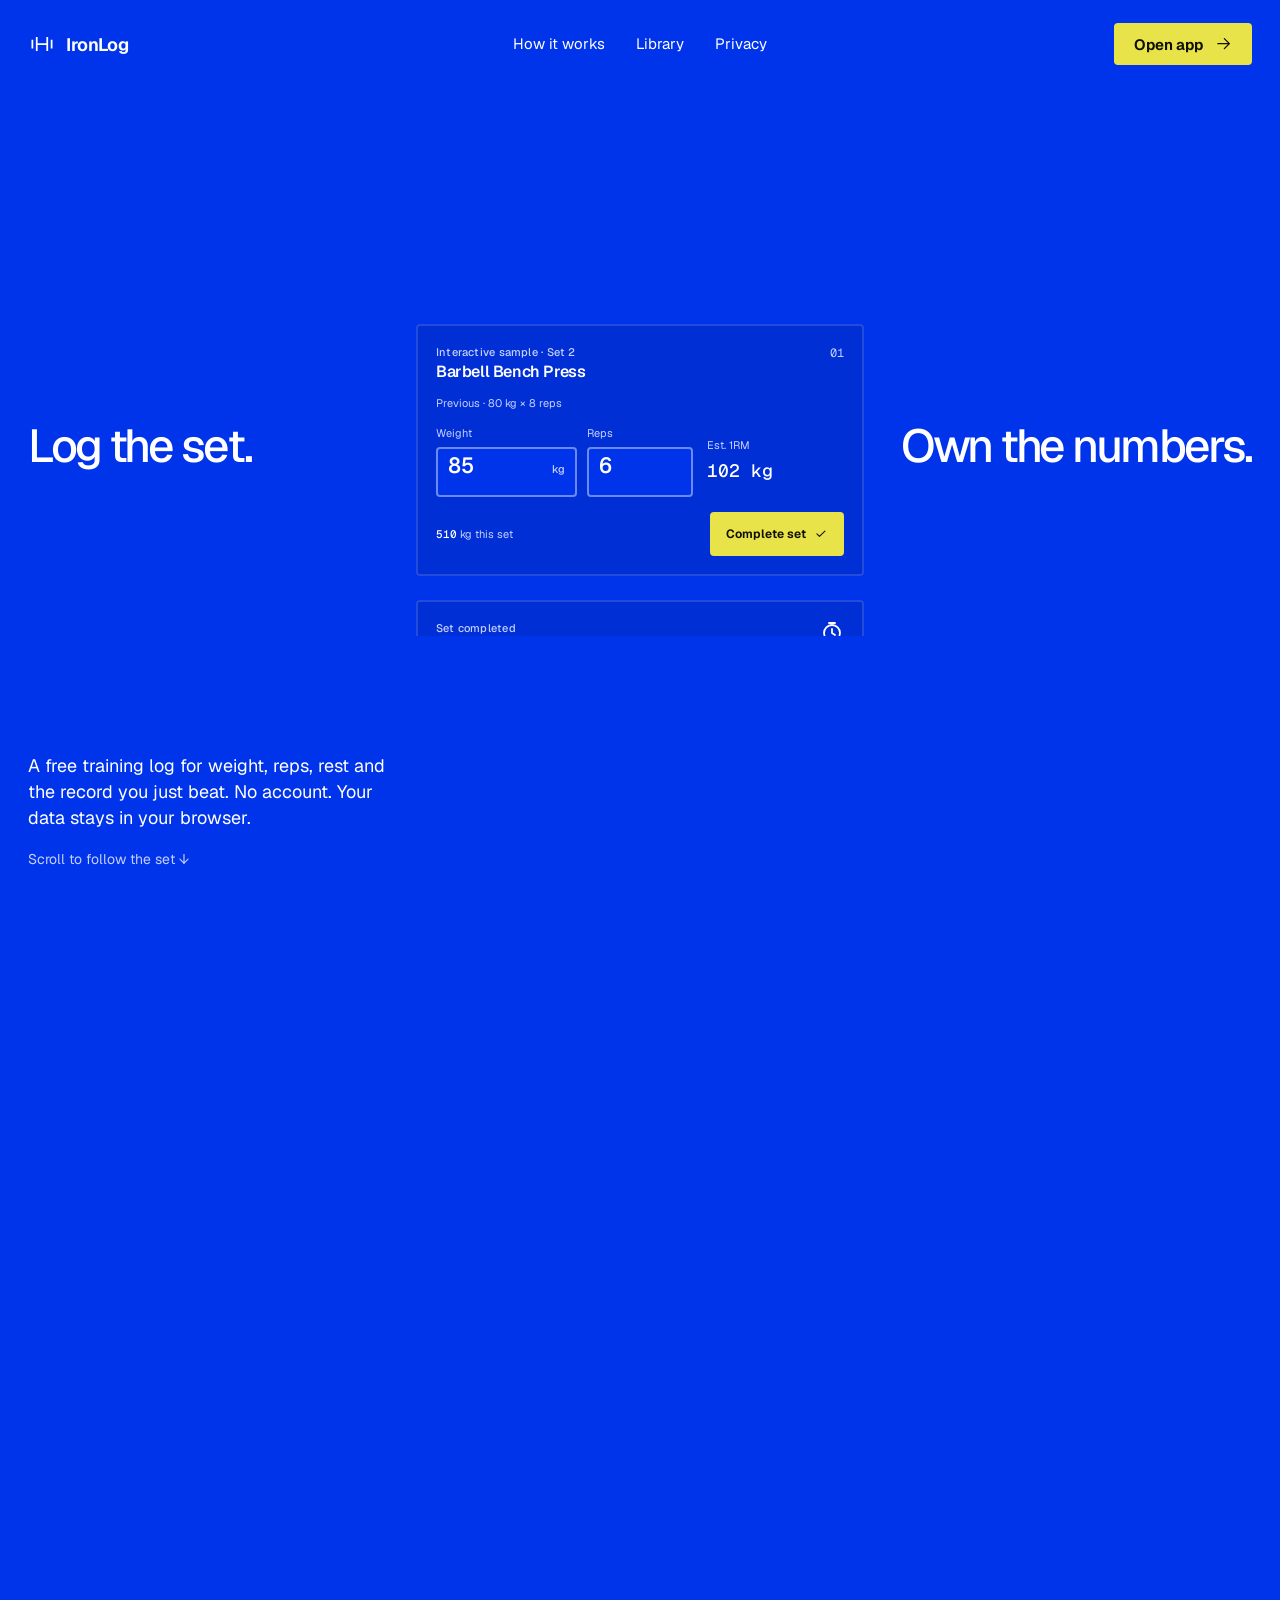
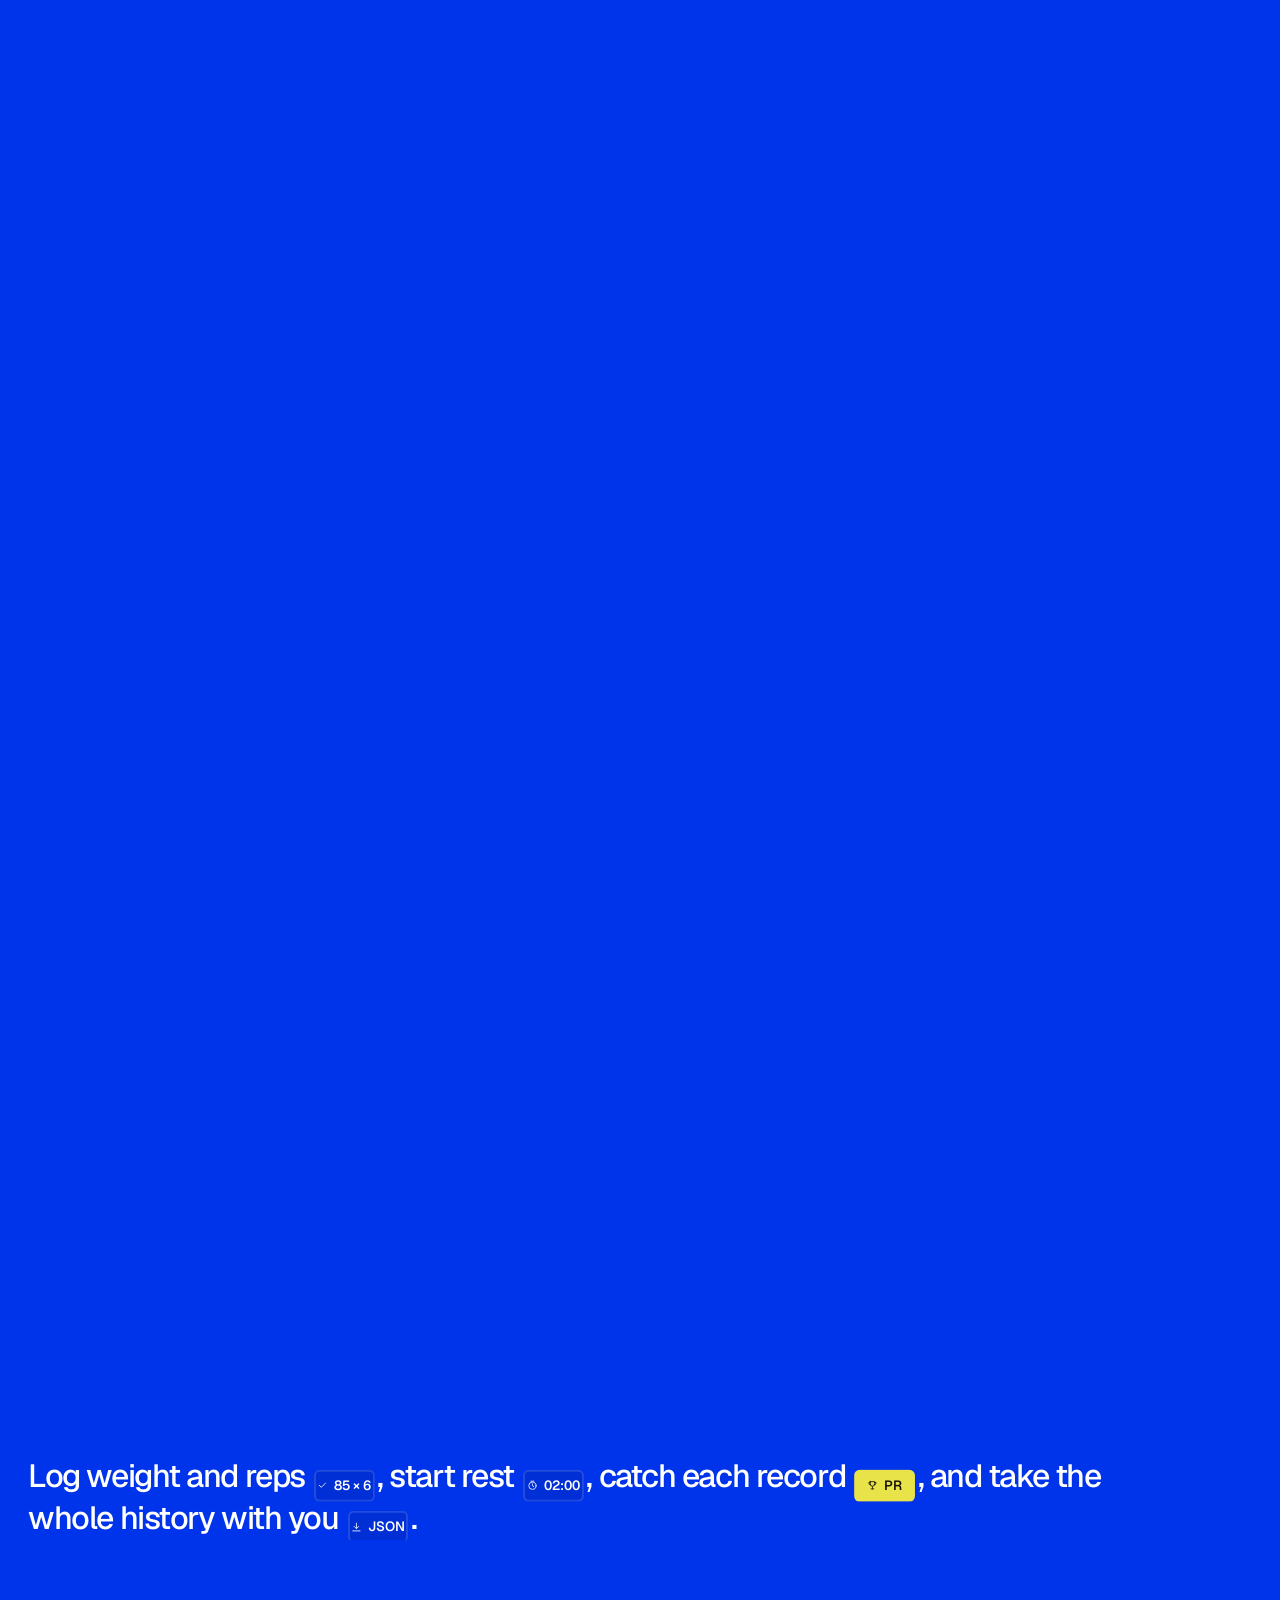
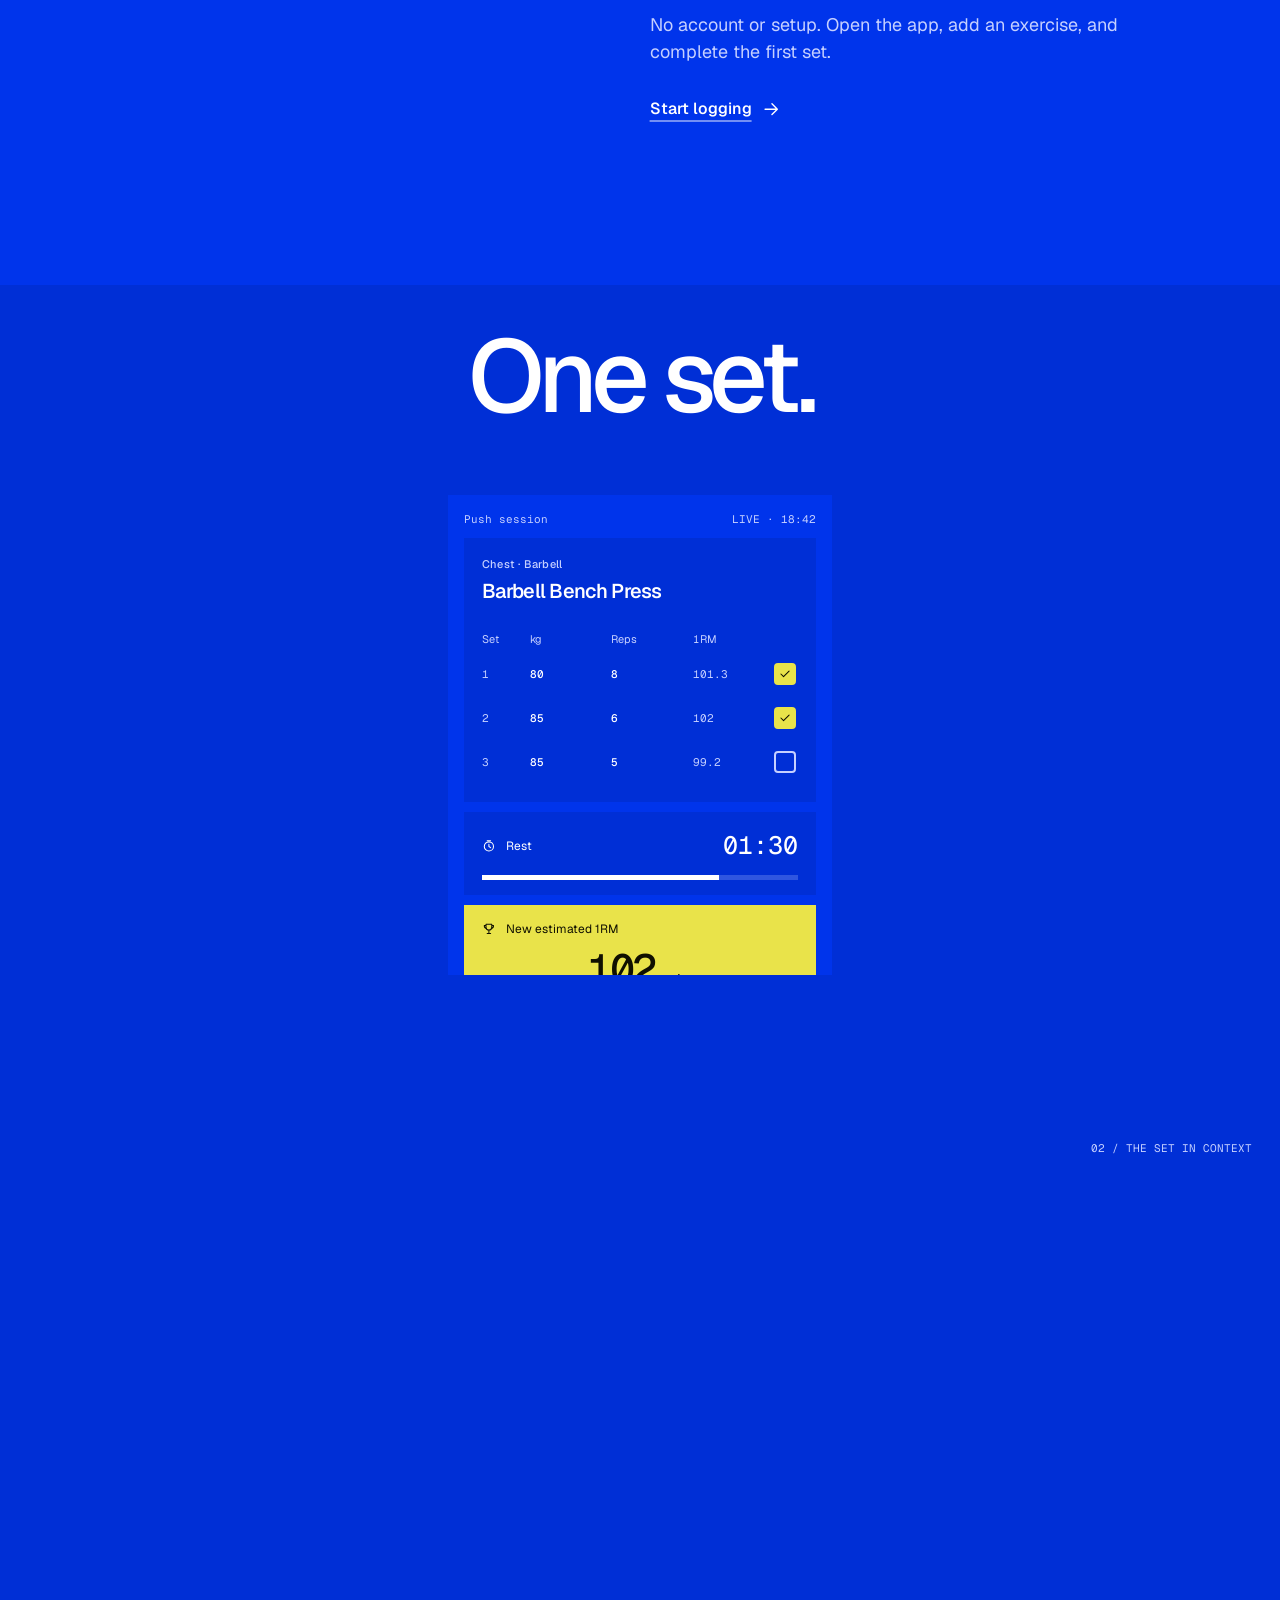
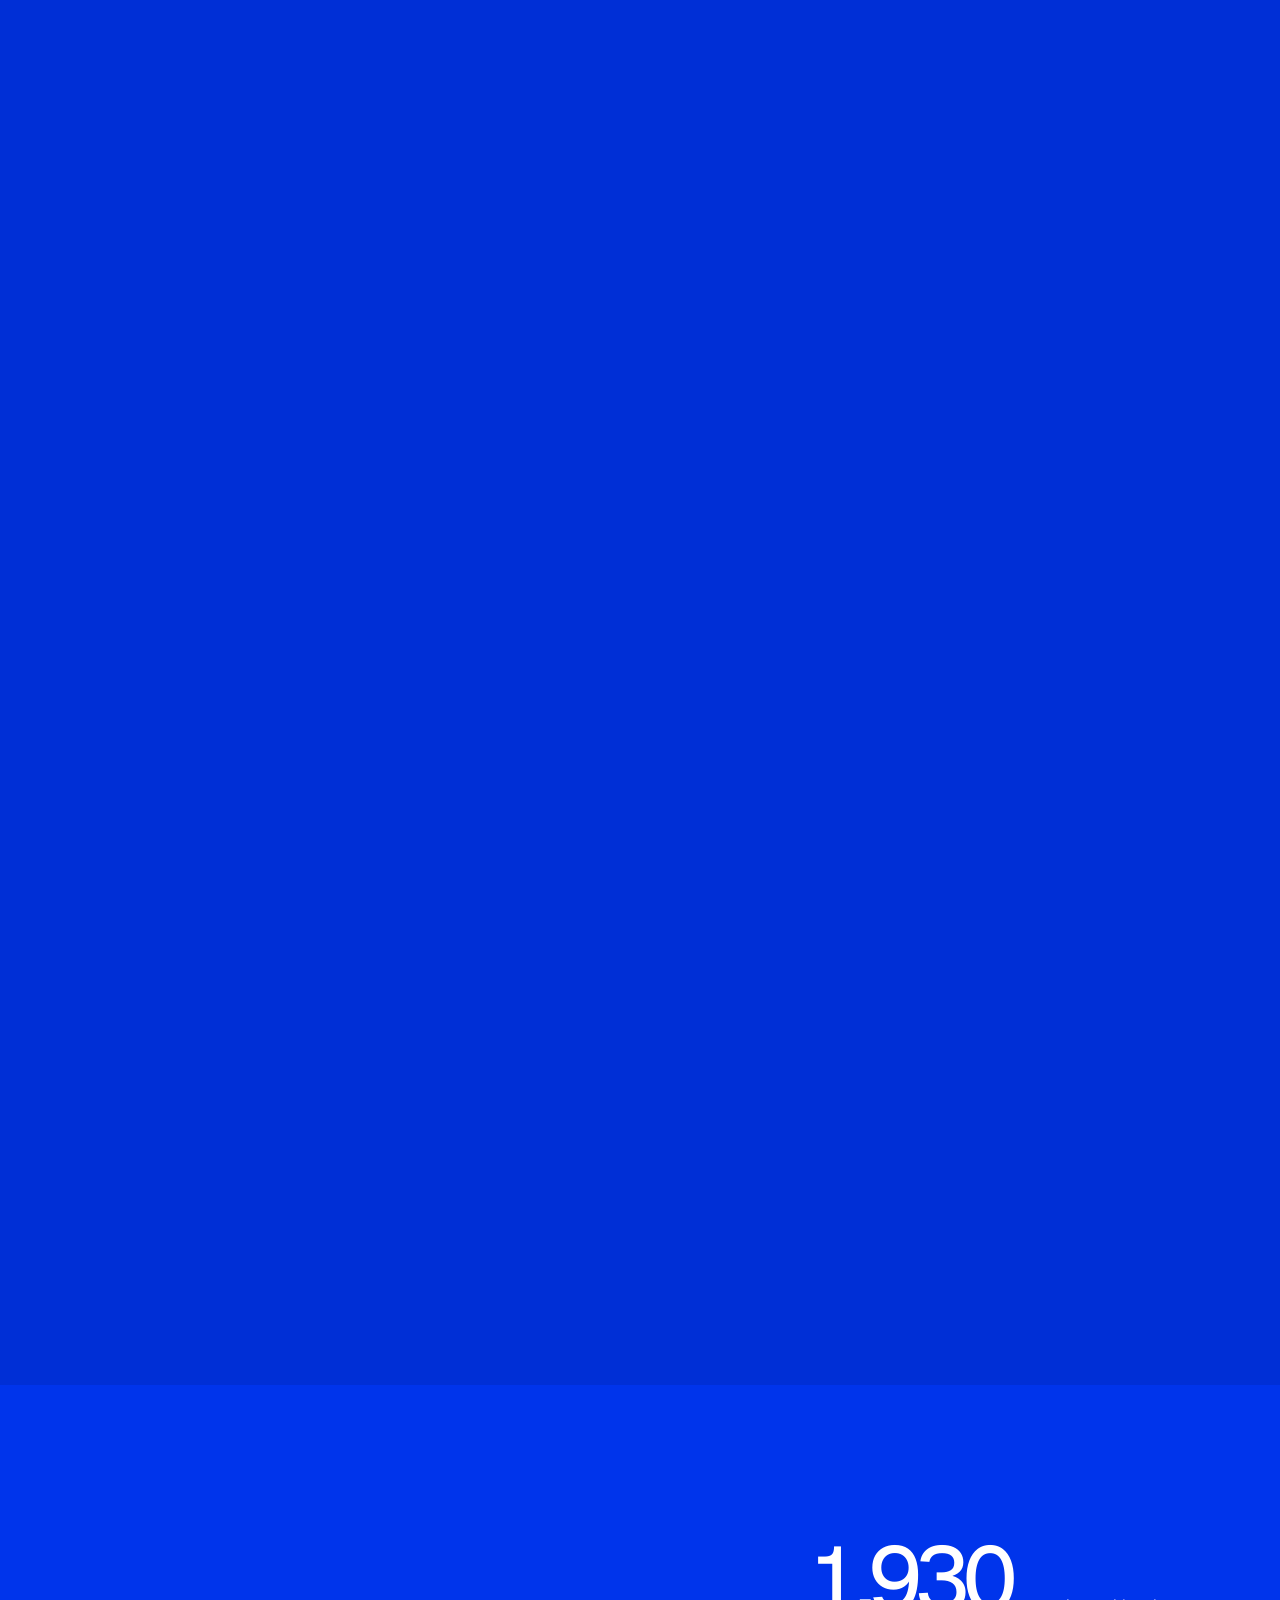
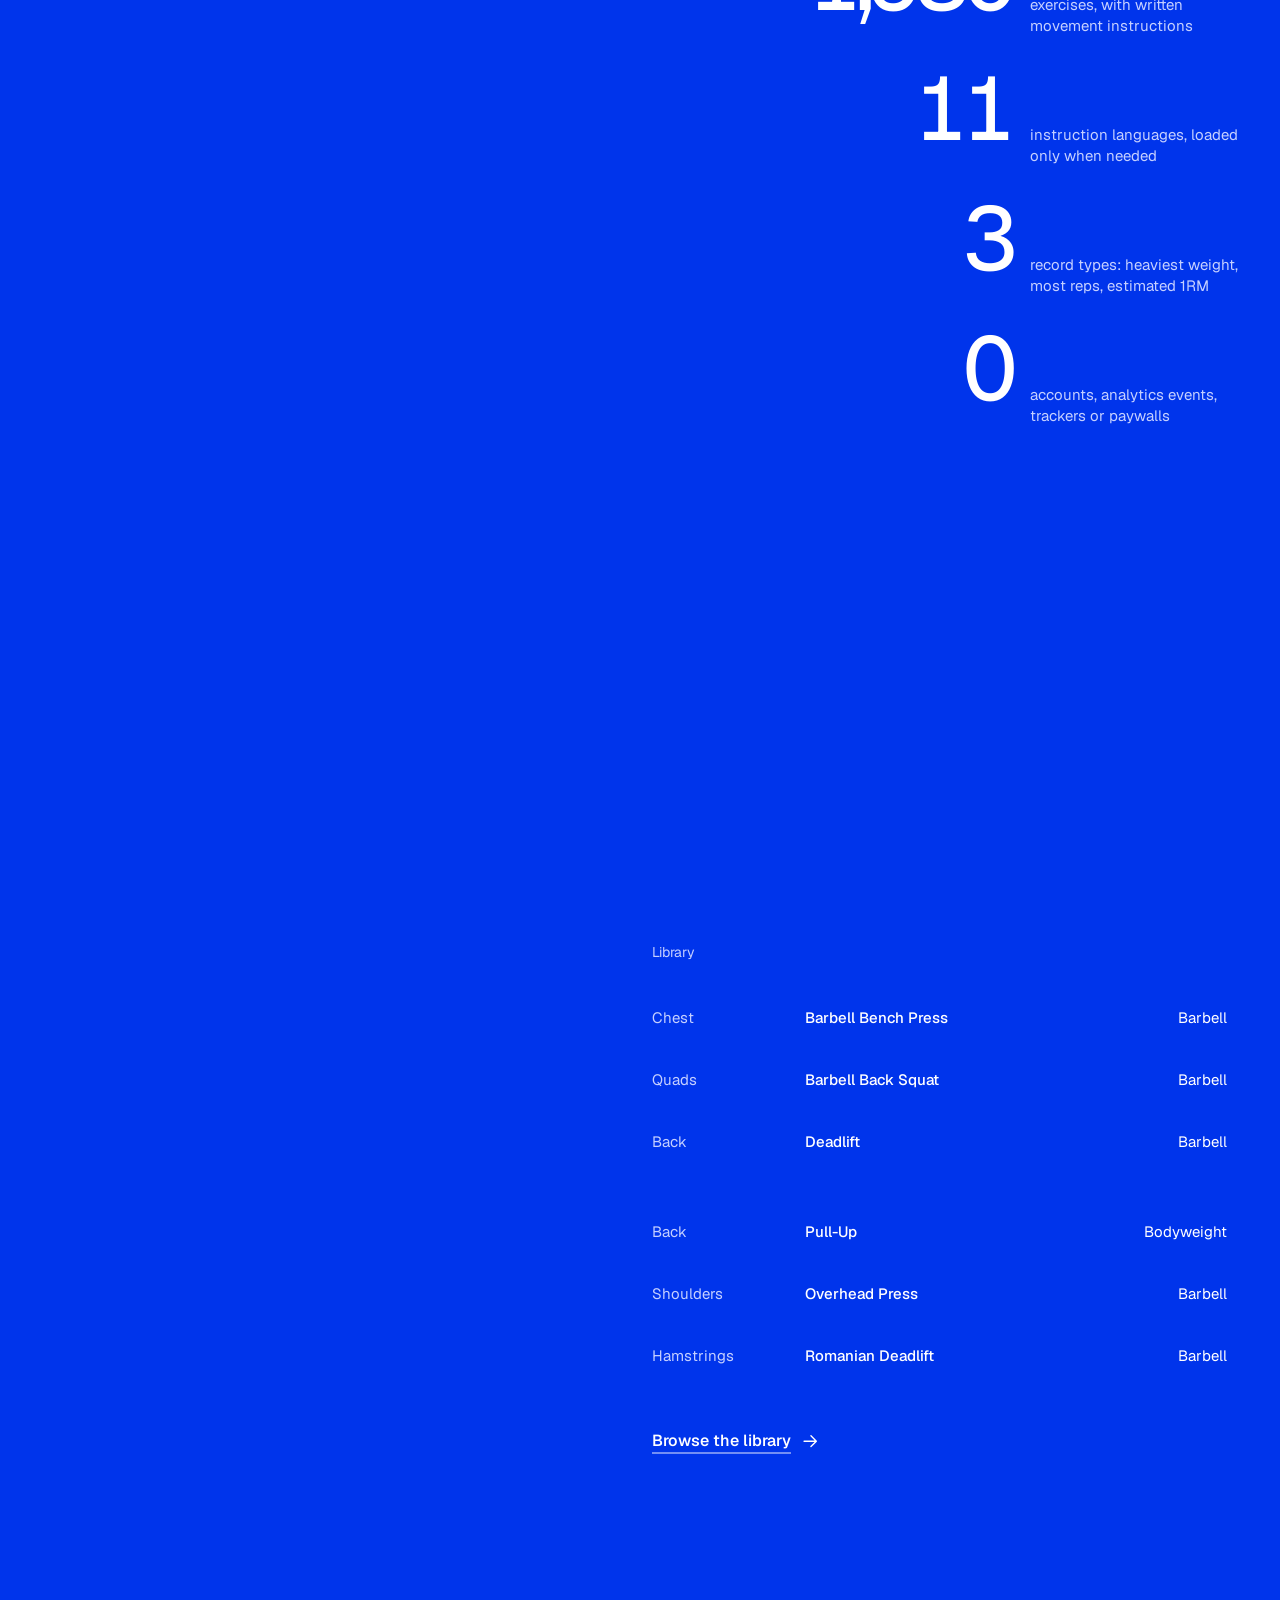
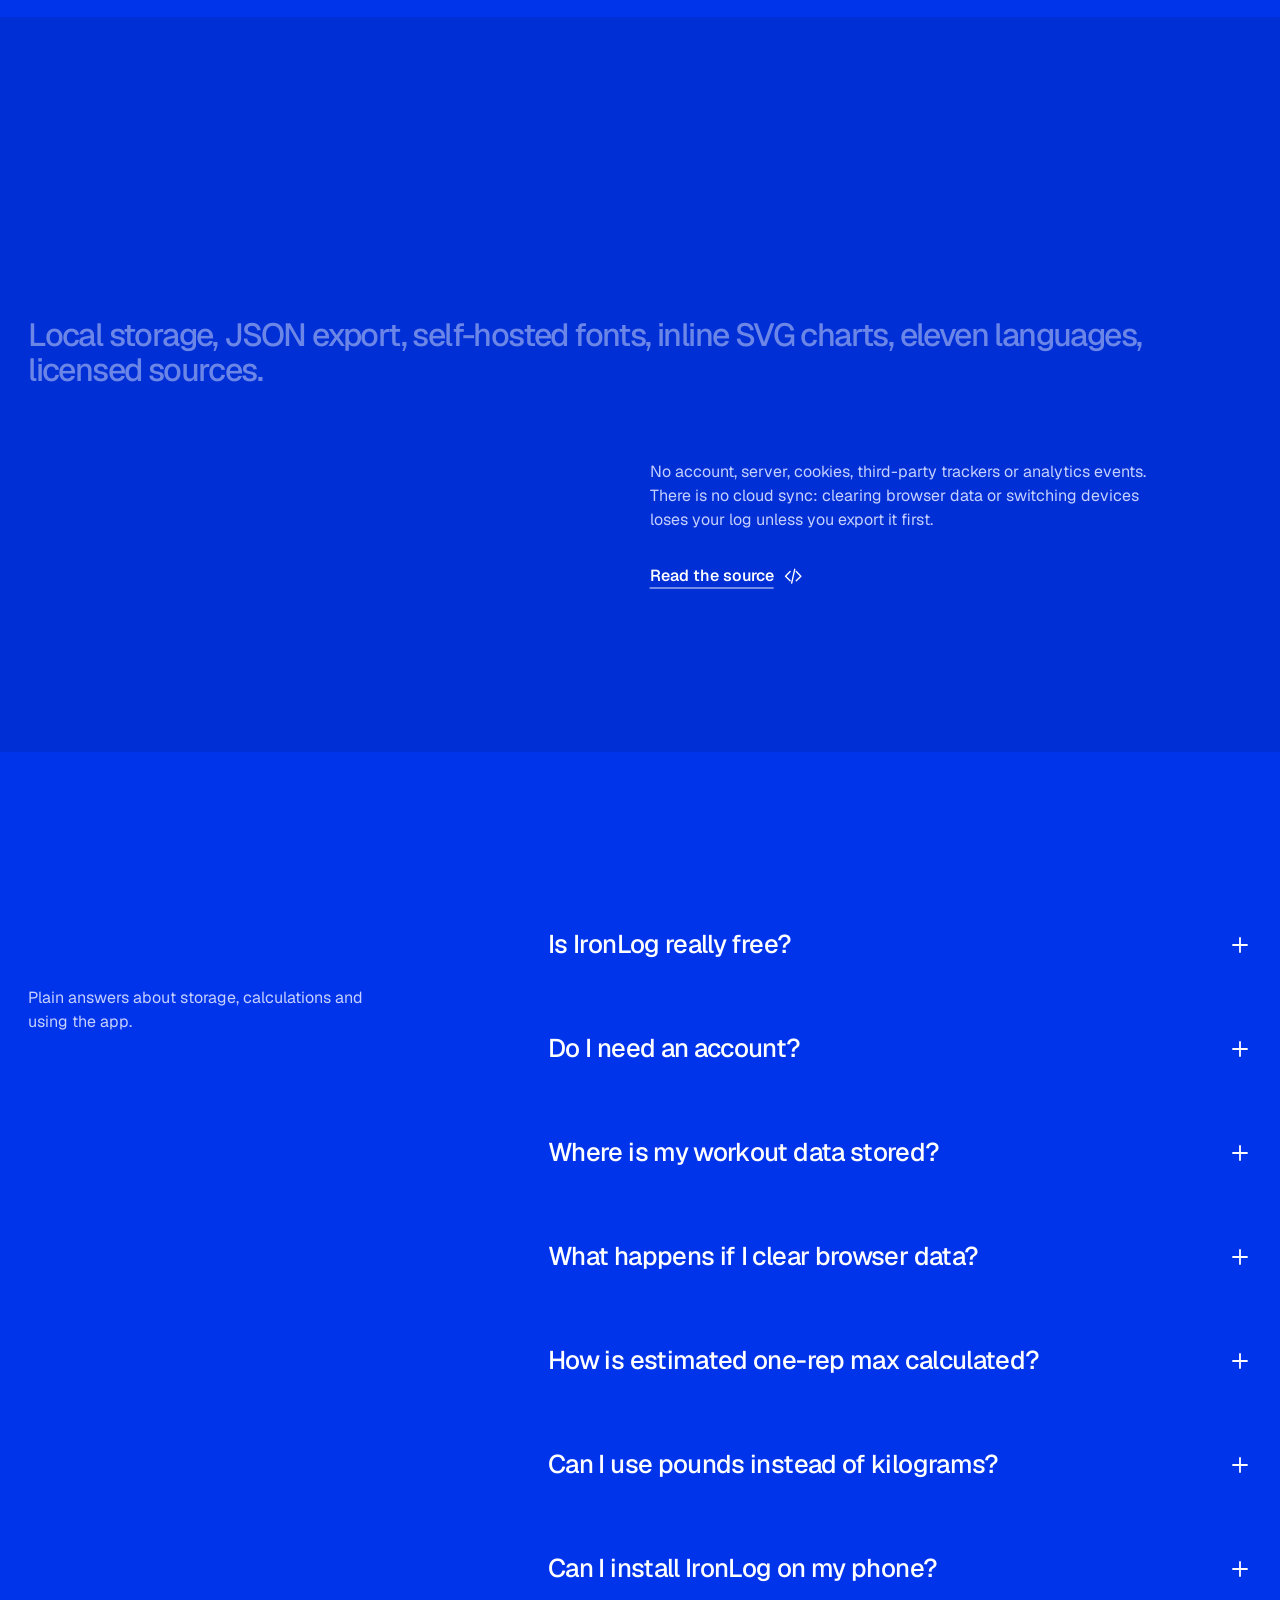
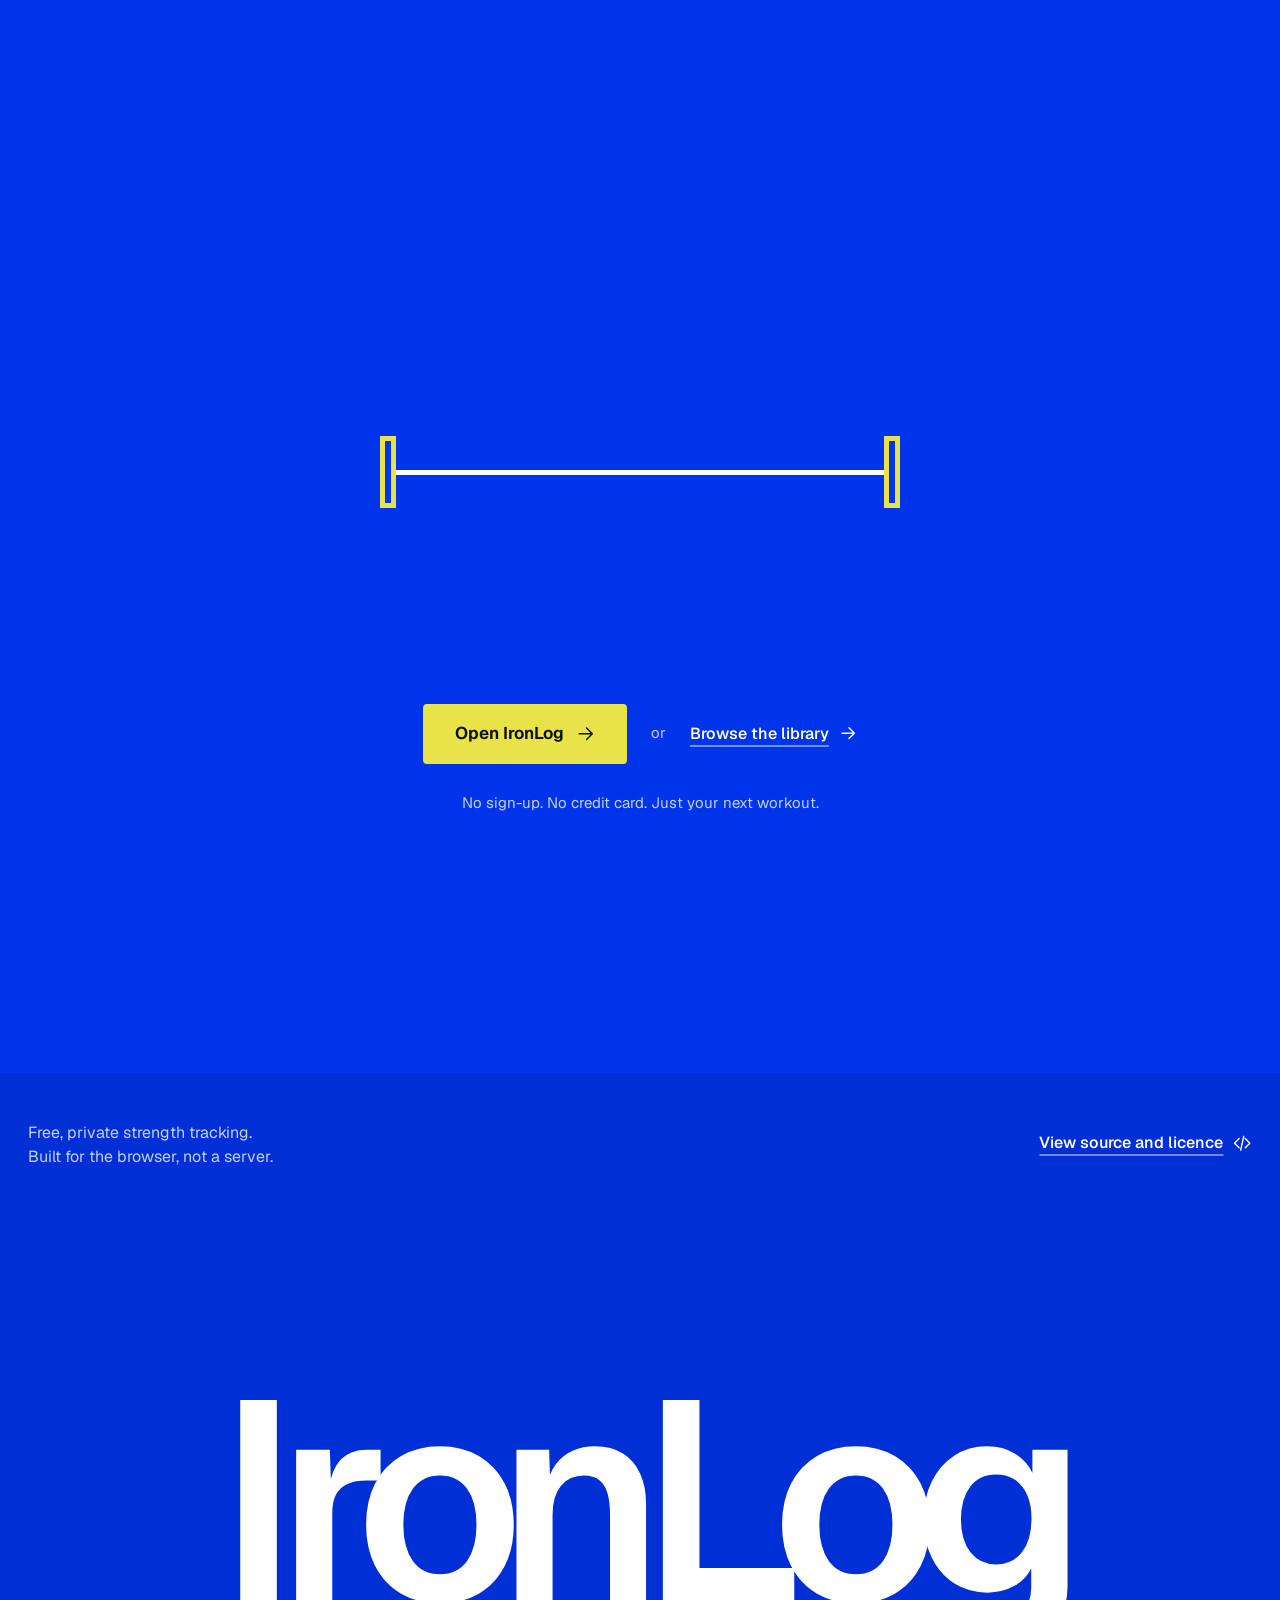
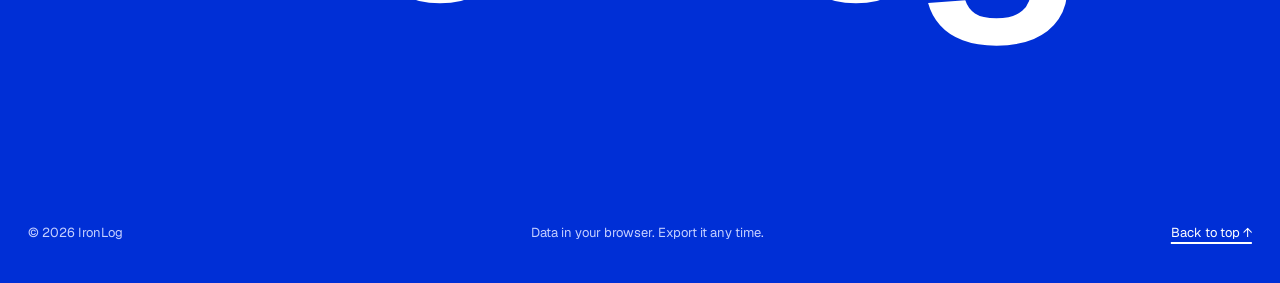
==== commit 910b02e4: "Add illustrated RepDB exercise catalogue Co-authored-by: arena-agent <297053741+arena-agent@users.no" ====
--- a/index.html
+++ b/index.html
@@ -11,7 +11,7 @@
     <meta property="og:title" content="IronLog — Log the set. Own the numbers." />
     <meta
       property="og:description"
-      content="A private, offline-capable training log with 1,388 exercises and no account."
+      content="A private, offline-capable training log with 1,930 exercises and no account."
     />
     <meta property="og:type" content="website" />
     <meta property="og:image" content="./assets/img/og-cover.svg" />
@@ -245,11 +245,11 @@
           <h2 class="stats-heading" id="stats-title" data-reveal="wipe"><span>A serious tool.</span><br />Nothing to sell you.</h2>
           <div class="number-ledger" data-reveal="line">
             <div class="ledger-row">
-              <span class="ledger-number" data-roll="1388">1,388</span>
+              <span class="ledger-number" data-roll="1930">1,930</span>
               <p>exercises, with written movement instructions</p>
             </div>
             <div class="ledger-row">
-              <span class="ledger-number" data-roll="10">10</span>
+              <span class="ledger-number" data-roll="11">11</span>
               <p>instruction languages, loaded only when needed</p>
             </div>
             <div class="ledger-row">
@@ -270,7 +270,7 @@
           <figure class="exercise-fragment" data-ui data-reveal="clip">
             <div class="exercise-fragment-head">
               <span class="search-faux"><svg class="icon" aria-hidden="true"><use href="#i-search" /></svg>bench press</span>
-              <span>1,388 exercises</span>
+              <span>1,930 exercises</span>
             </div>
             <div class="movement-diagram" aria-hidden="true">
               <svg viewBox="0 0 320 240">
@@ -286,7 +286,7 @@
             <figcaption>
               <strong>Barbell Bench Press</strong>
               <span>Chest · Barbell</span>
-              <p>Instructions, movement diagrams and previous performance live beside the set controls.</p>
+              <p>Instructions, licensed stills and previous performance live beside the set controls.</p>
             </figcaption>
           </figure>
           <div class="exercise-table-wrap" data-reveal="line">
@@ -312,8 +312,8 @@
             <span>JSON export,</span>
             <span>self-hosted fonts,</span>
             <span>inline SVG charts,</span>
-            <span>ten language packs,</span>
-            <span>MIT-licensed source.</span>
+            <span>eleven languages,</span>
+            <span>licensed sources.</span>
           </p>
           <div class="privacy-proof" data-reveal="line">
             <p>No account, server, cookies, third-party trackers or analytics events. There is no cloud sync: clearing browser data or switching devices loses your log unless you export it first.</p>
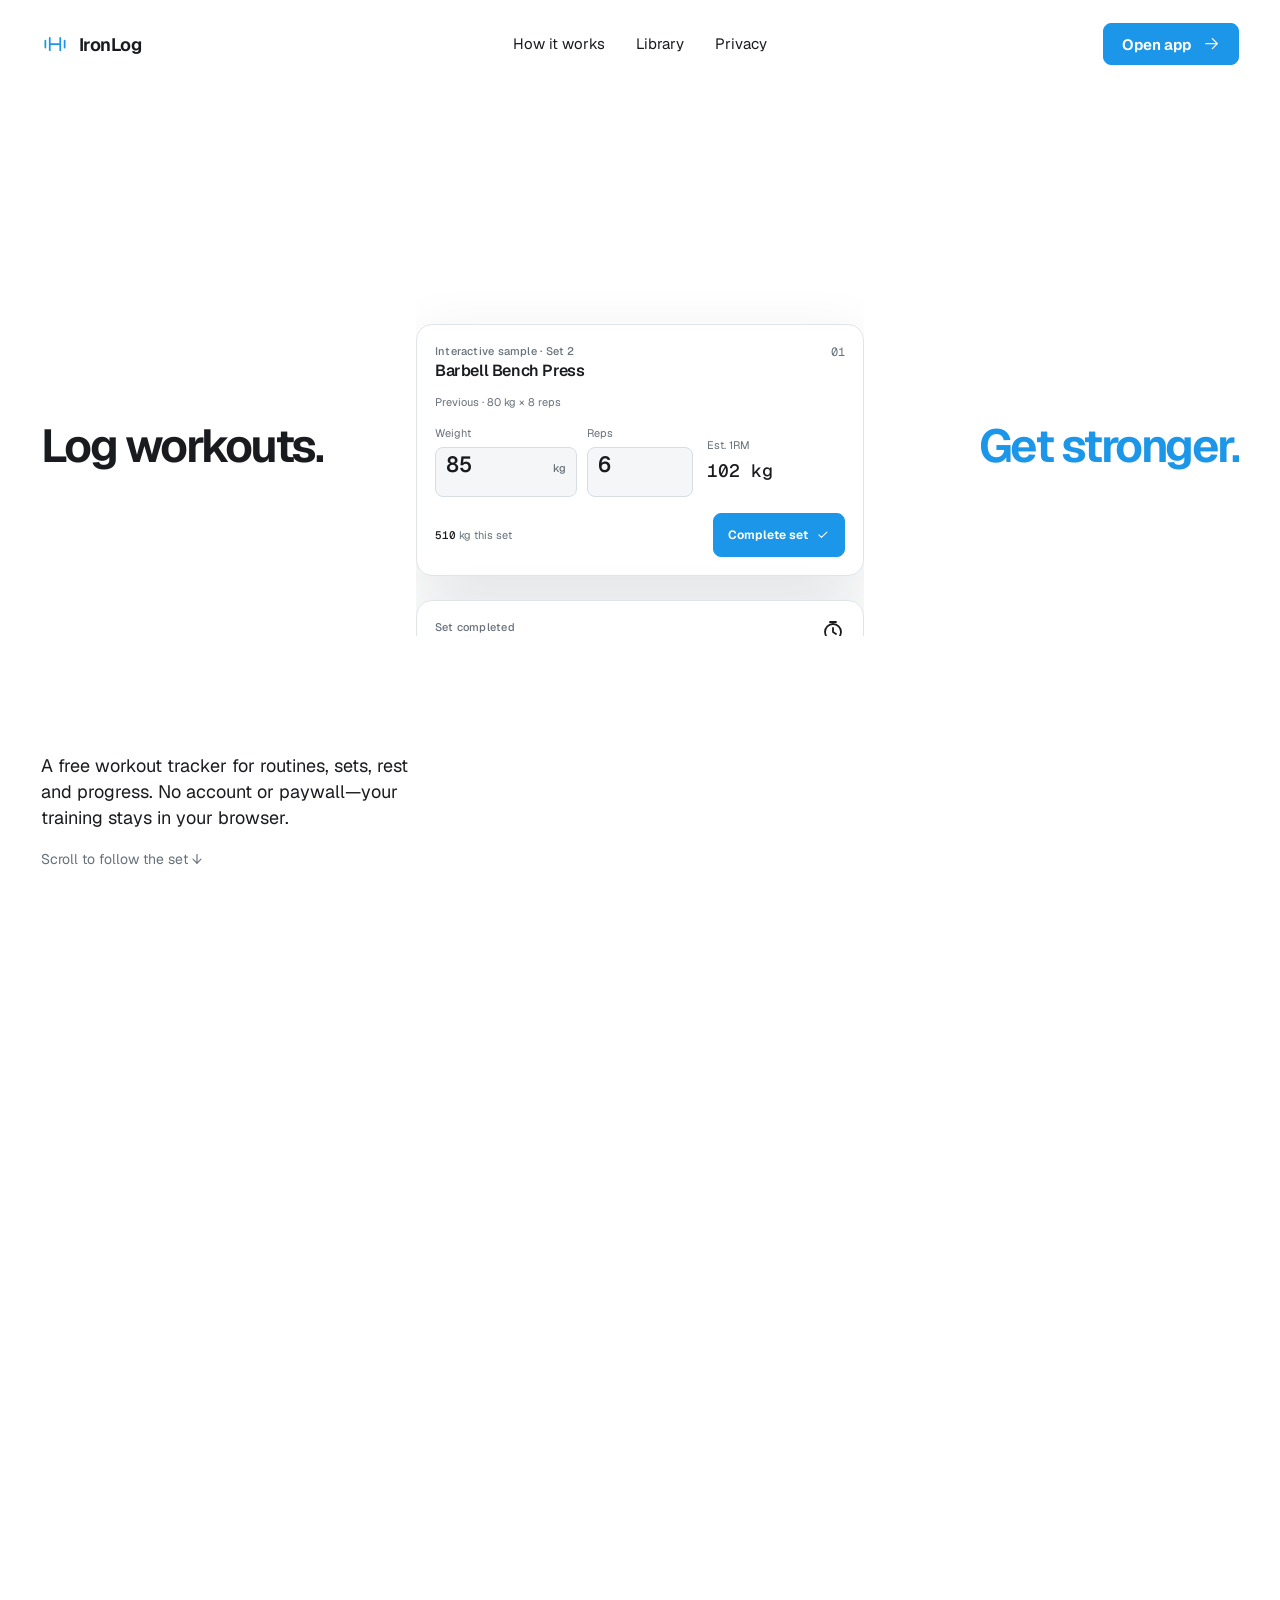
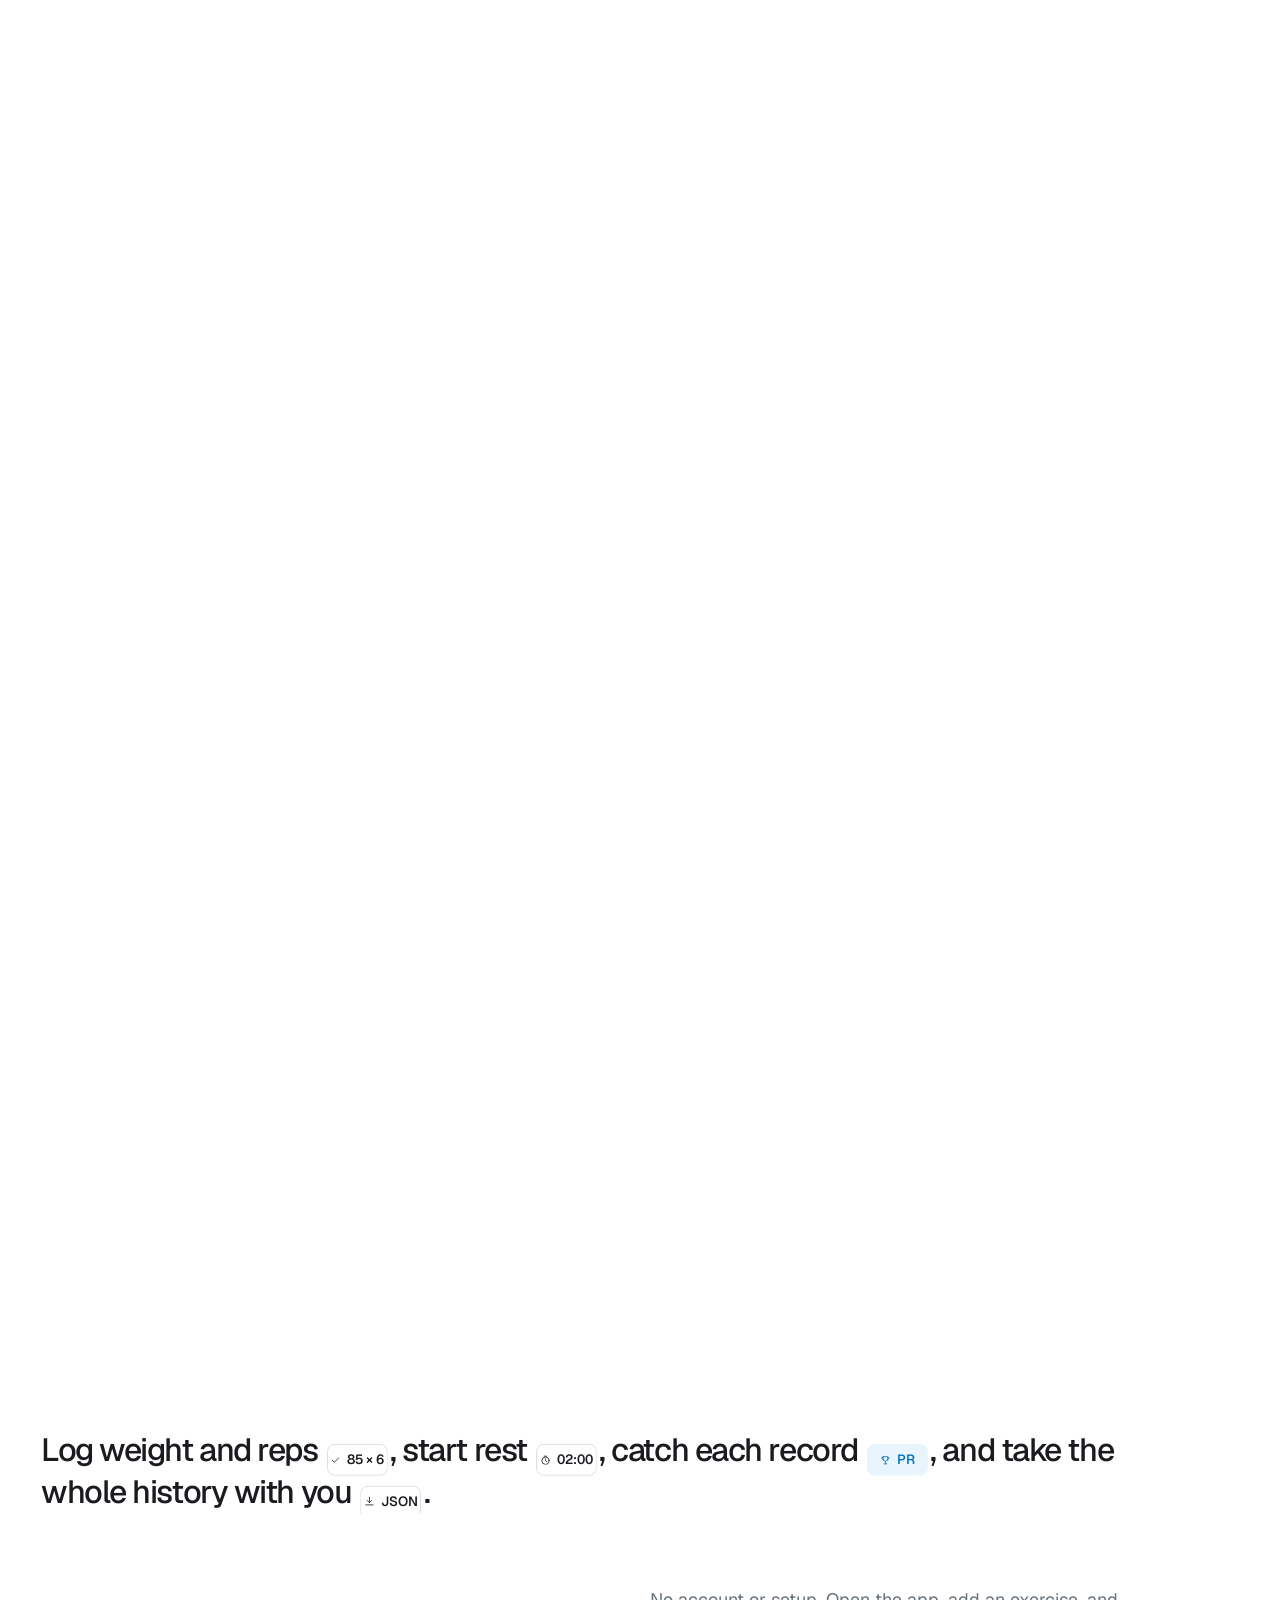
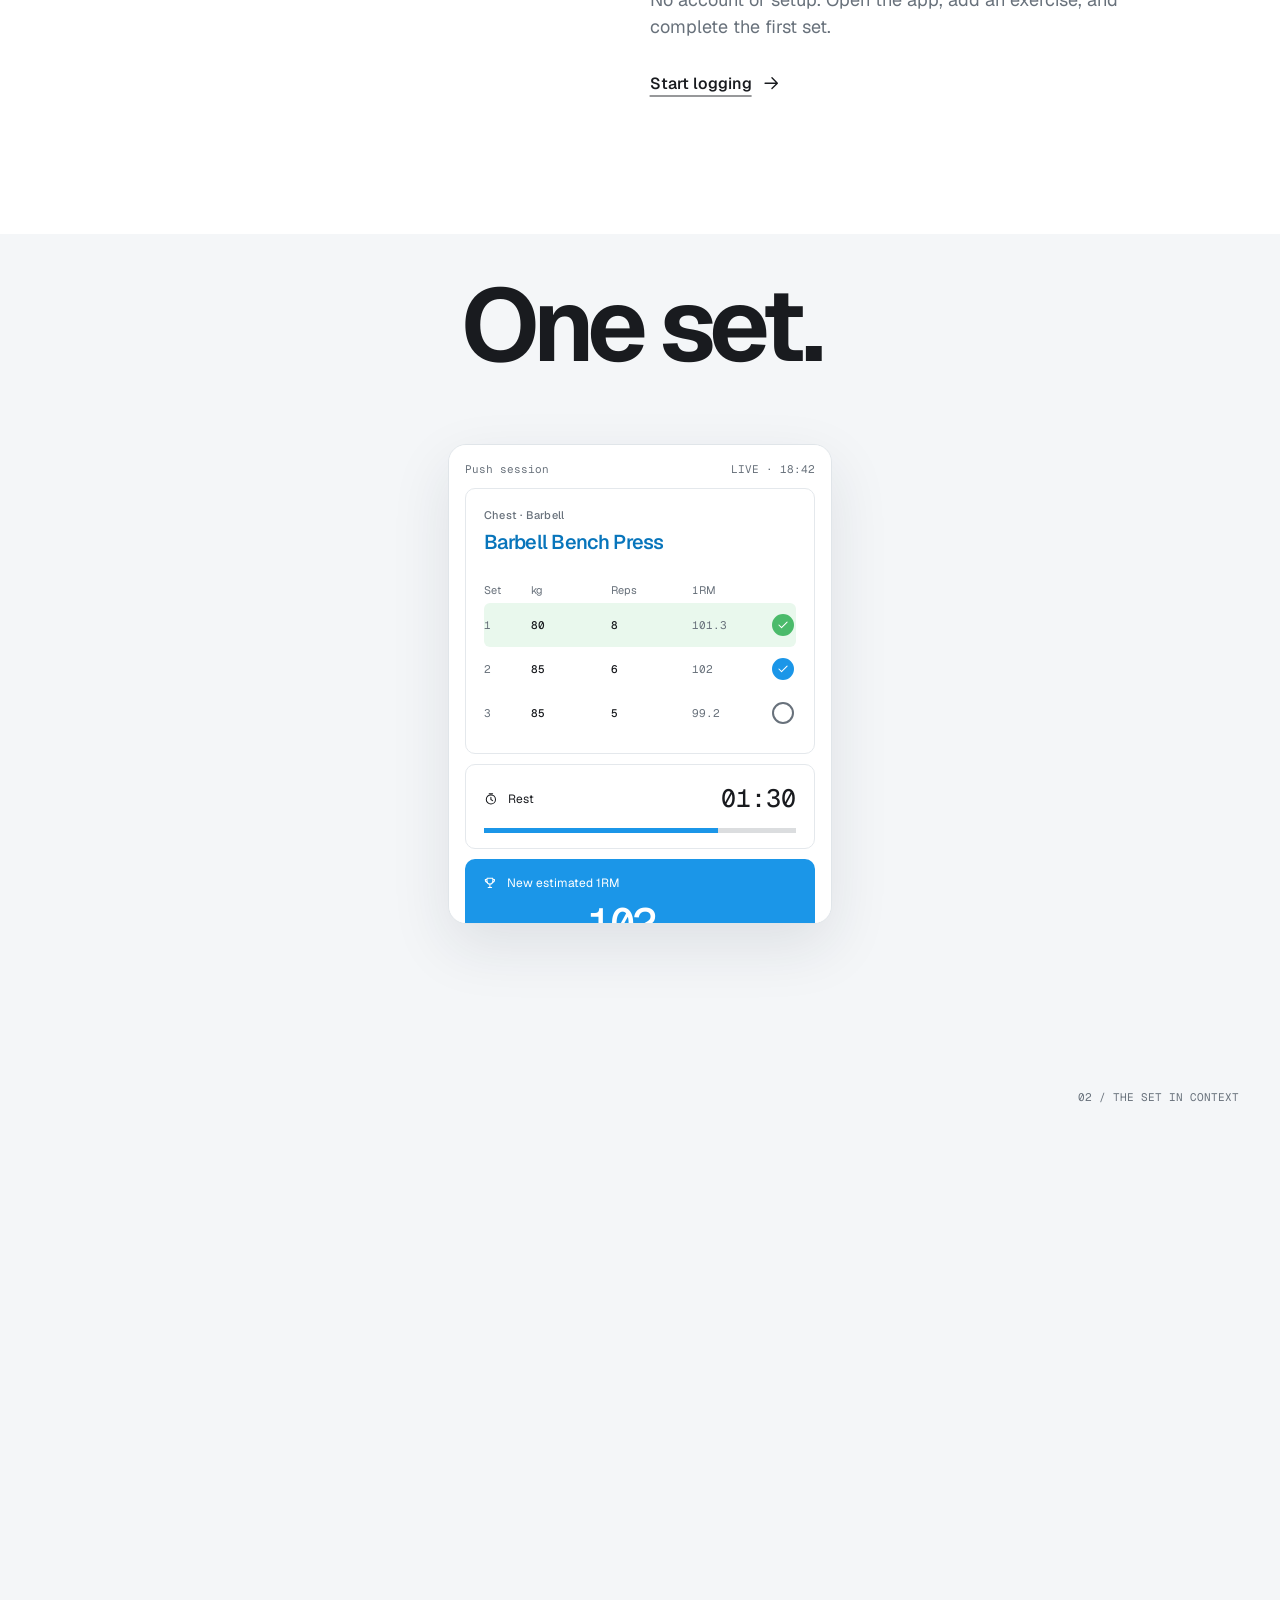
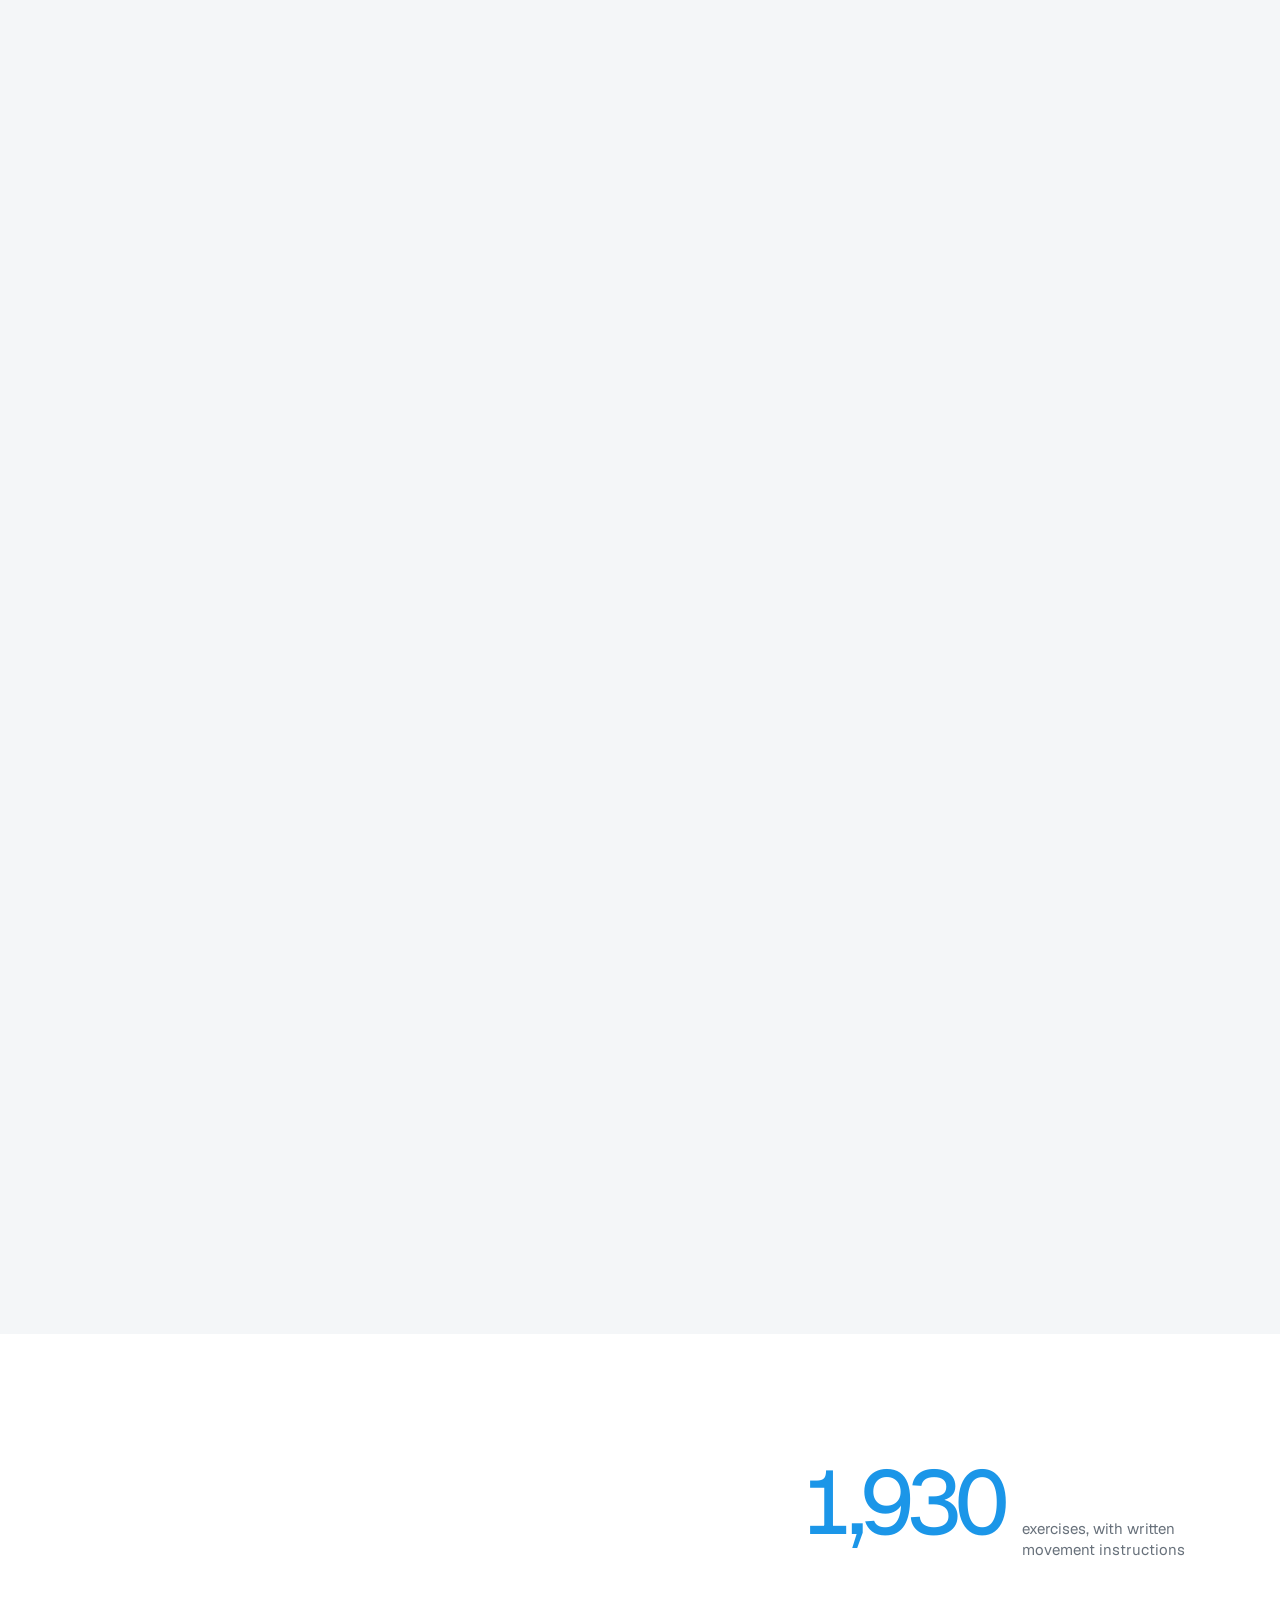
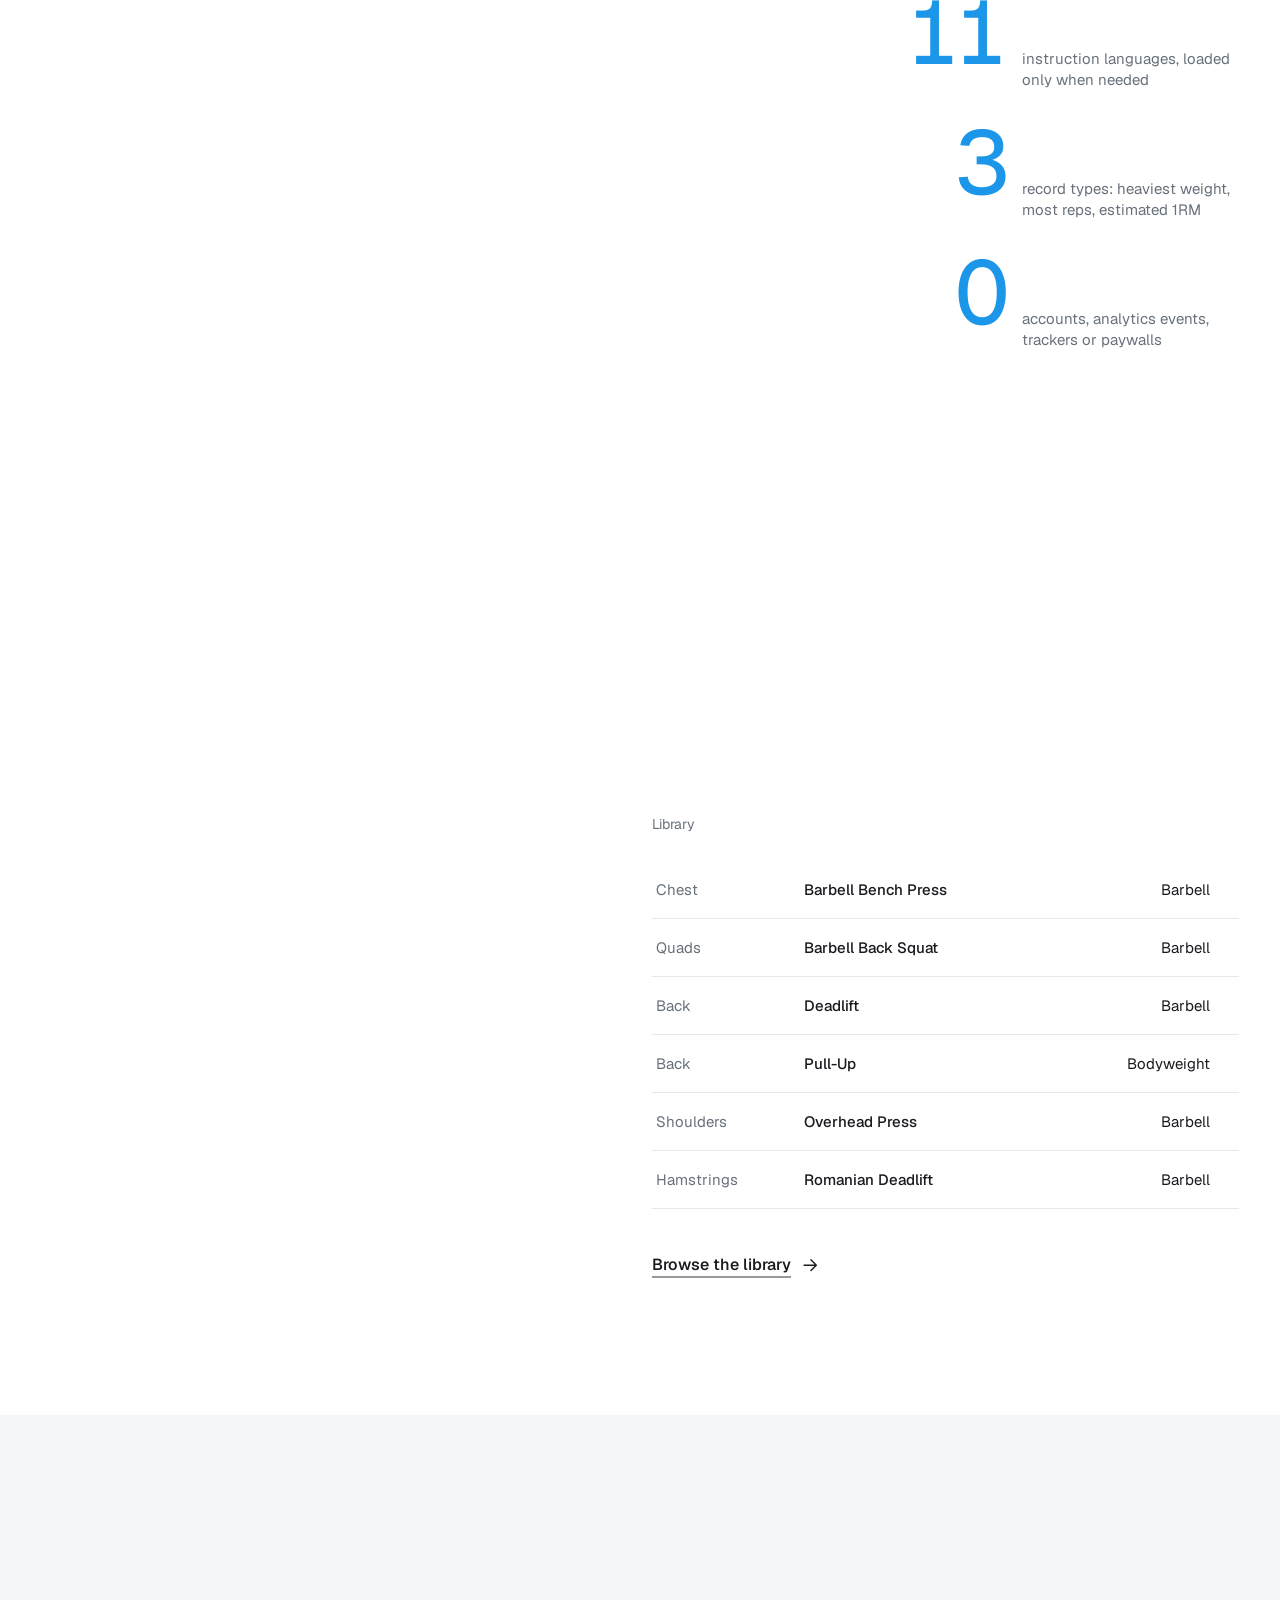
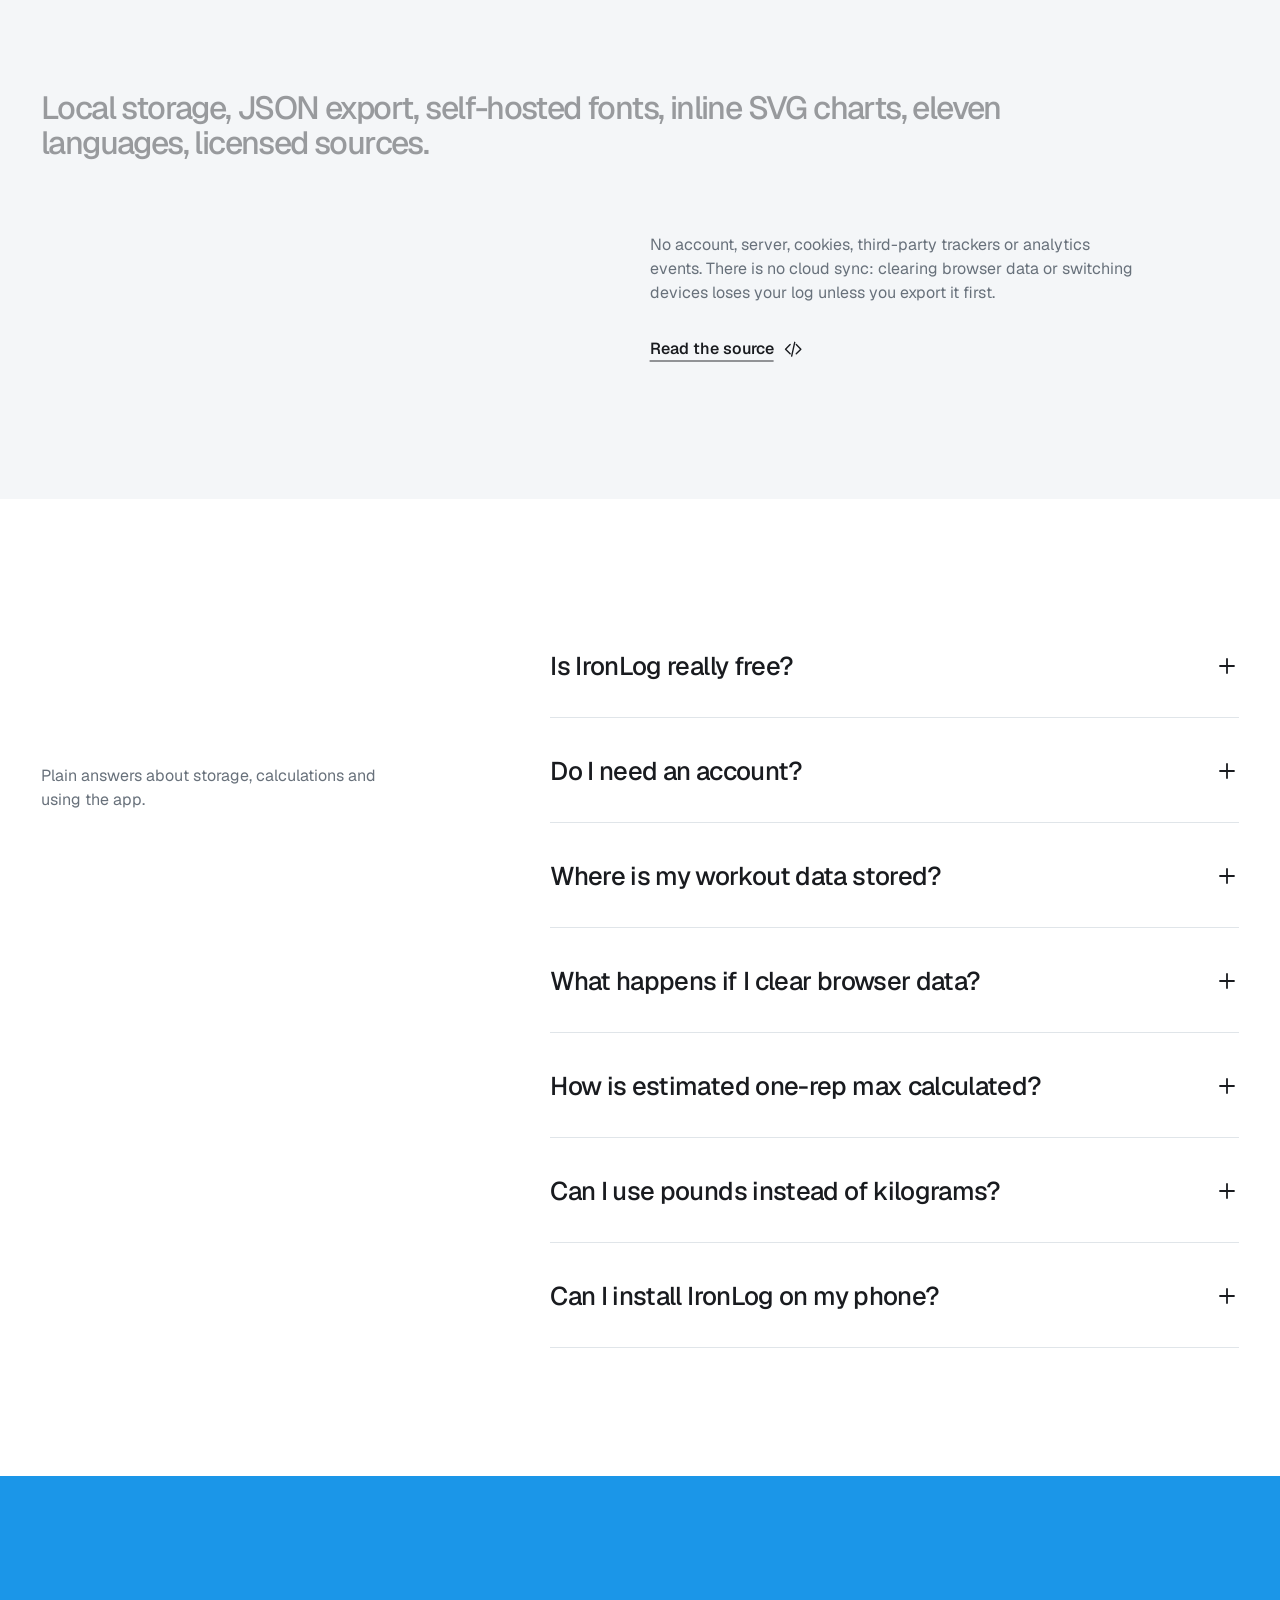
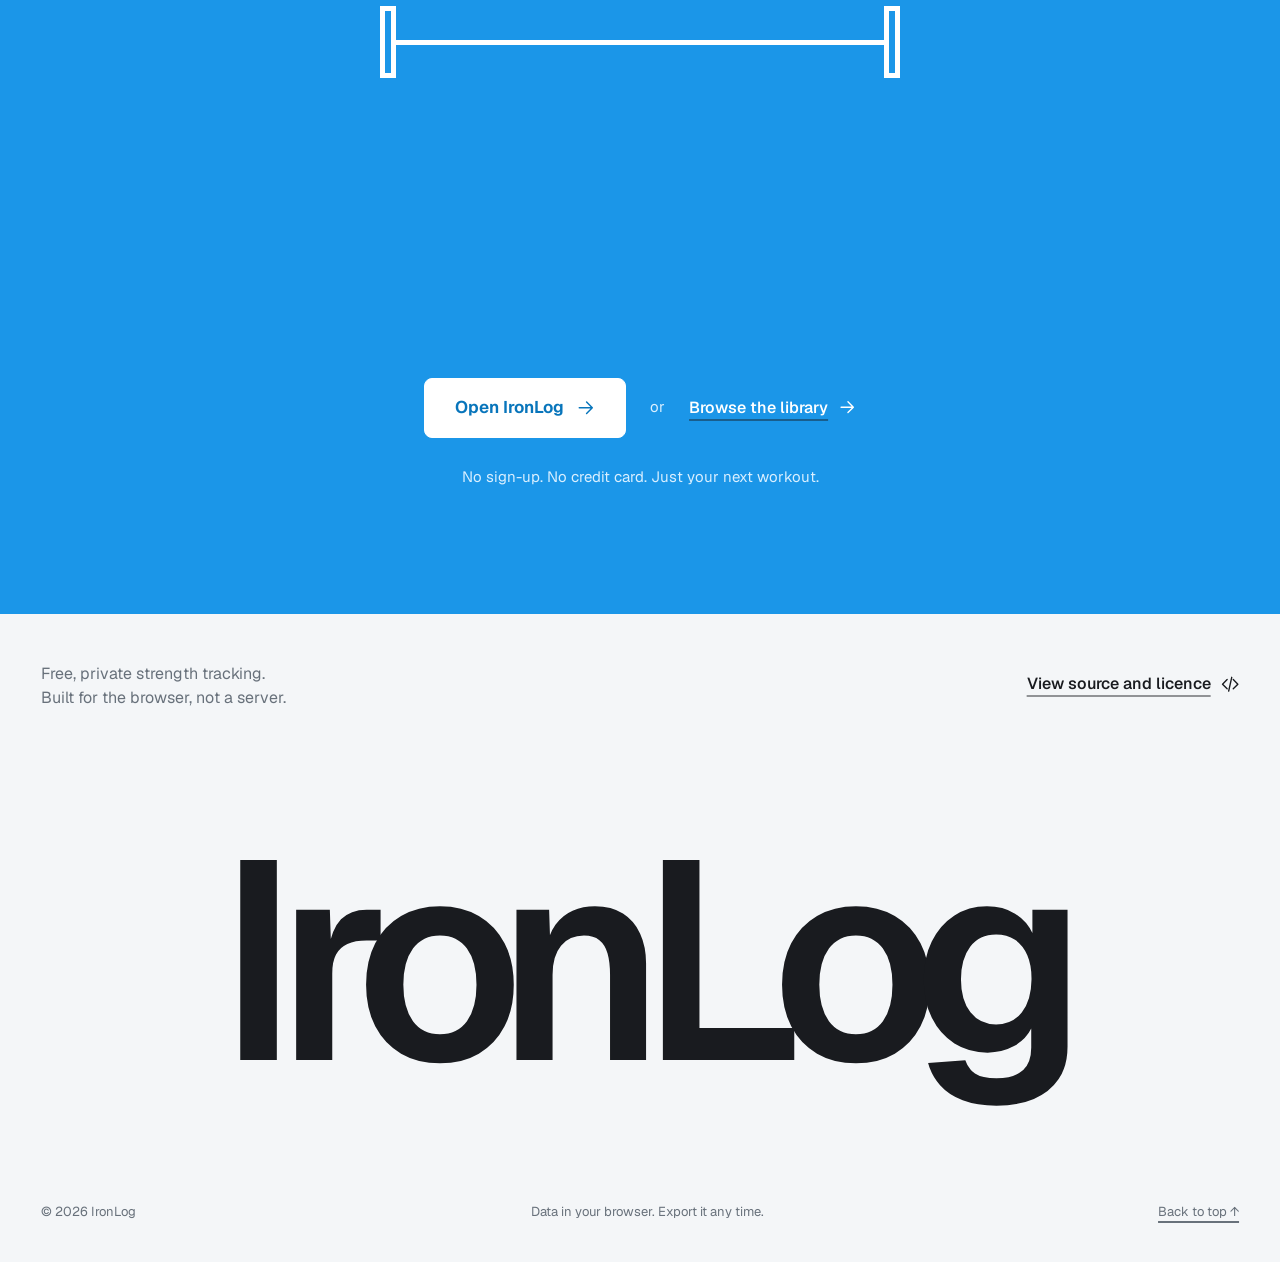
==== commit 120f0b80: "Implement Hevy-inspired workout tracking experience Co-authored-by: arena-agent <297053741+arena-age" ====
--- a/index.html
+++ b/index.html
@@ -7,15 +7,15 @@
       name="description"
       content="IronLog is a free, private strength-training log. Record weight and reps, start a rest timer, follow personal records and keep your data in your browser."
     />
-    <meta name="theme-color" content="#0034eb" />
-    <meta property="og:title" content="IronLog — Log the set. Own the numbers." />
+    <meta name="theme-color" content="#1b96e8" />
+    <meta property="og:title" content="IronLog — Log workouts. Get stronger." />
     <meta
       property="og:description"
       content="A private, offline-capable training log with 1,930 exercises and no account."
     />
     <meta property="og:type" content="website" />
     <meta property="og:image" content="./assets/img/og-cover.svg" />
-    <title>IronLog — Log the set. Own the numbers.</title>
+    <title>IronLog — Log workouts. Get stronger.</title>
     <link rel="canonical" href="./" />
     <link rel="icon" href="./assets/img/logo.svg" type="image/svg+xml" />
     <link rel="apple-touch-icon" href="./assets/img/logo.svg" />
@@ -88,8 +88,8 @@
           </nav>
 
           <h1 class="hero-title" id="hero-title">
-            <span class="hero-half hero-half-left"><span class="title-mask"><span>Log the set.</span></span></span>
-            <span class="hero-half hero-half-right"><span class="title-mask"><span>Own the numbers.</span></span></span>
+            <span class="hero-half hero-half-left"><span class="title-mask"><span>Log workouts.</span></span></span>
+            <span class="hero-half hero-half-right"><span class="title-mask"><span>Get stronger.</span></span></span>
           </h1>
 
           <div class="hero-reel-mask">
@@ -173,7 +173,7 @@
           </div>
 
           <div class="hero-support">
-            <p>A free training log for weight, reps, rest and the record you just beat. No account. Your data stays in your browser.</p>
+            <p>A free workout tracker for routines, sets, rest and progress. No account or paywall—your training stays in your browser.</p>
             <span>Scroll to follow the set <span aria-hidden="true">↓</span></span>
           </div>
         </div>
@@ -367,7 +367,7 @@
           <span class="cta-bar-line"></span>
           <span class="cta-plate cta-plate-right"></span>
         </div>
-        <h2 id="cta-title" data-reveal="wipe">Start your next set.</h2>
+        <h2 id="cta-title" data-reveal="wipe">Start your next workout.</h2>
         <div class="cta-actions">
           <a class="button button-large" href="app/">Open IronLog <svg class="icon" aria-hidden="true"><use href="#i-arrow" /></svg></a>
           <span>or</span>
--- a/assets/css/landing.css
+++ b/assets/css/landing.css
@@ -1,10 +1,9 @@
 /* ==========================================================================
-   IronLog — Cobalt Field / sentence-as-layout
-
-   One saturated field, white type, deep-blue product surfaces and a yellow
-   action. The page's imagery is the product itself: working controls, rest,
-   records and an original bar-path diagram. Two held scenes carry the motion;
-   the sections between them are deliberately quieter.
+   IronLog — bright training product / interactive Hevy-inspired composition
+
+   Cool-white space, crisp blue actions and working product surfaces carry the
+   page. Two held scenes preserve the authored motion while the visual language
+   matches the app: simple cards, thin rules, blue progress and green set ticks.
    ========================================================================== */
 
 @font-face {
@@ -24,24 +23,25 @@
 }
 
 :root {
-  --bg: #0034eb;
-  --surface: #002fd6;
-  --ink: #ffffff;
-  --muted: #c5d0ff;
-  --soft: #9fb4ff;
-  --action: #e9e34a;
-  --action-ink: #101000;
-  --dark-ink: #071335;
-  --rule: 2px;
-  --gutter: clamp(16px, 2.2vw, 32px);
-  --section-space: clamp(96px, 12vw, 184px);
-  --radius: 4px;
+  --bg: #ffffff;
+  --surface: #f4f6f8;
+  --ink: #191b1f;
+  --muted: #68717b;
+  --soft: #96a0aa;
+  --action: #1b96e8;
+  --action-ink: #ffffff;
+  --dark-ink: #101214;
+  --done: #4bbb6b;
+  --rule: 1px;
+  --gutter: clamp(18px, 3.2vw, 48px);
+  --section-space: clamp(88px, 10vw, 152px);
+  --radius: 12px;
   --font: "Geist", ui-sans-serif, system-ui, -apple-system, "Segoe UI", sans-serif;
   --mono: "Geist Mono", ui-monospace, SFMono-Regular, Menlo, monospace;
   --ease-out: cubic-bezier(0.16, 1, 0.3, 1);
   --ease-in-out: cubic-bezier(0.76, 0, 0.24, 1);
   --ease-spring: cubic-bezier(0.2, 1.4, 0.4, 1);
-  color-scheme: dark;
+  color-scheme: light;
 }
 
 *,
@@ -1700,6 +1700,214 @@
   to { opacity: 1; transform: translateY(0); }
 }
 
+/* ── Bright product refinement: shared with every app route ───────────── */
+
+.brand-icon {
+  color: var(--action);
+  stroke-linecap: round;
+}
+
+.button,
+.ui-action {
+  border-width: 1px;
+  border-radius: 8px;
+}
+
+.button:hover {
+  background: #0875bb;
+  color: #ffffff;
+  border-color: #0875bb;
+}
+
+.nav-links a:hover,
+.text-link:hover {
+  color: var(--action);
+}
+
+.hero-title,
+.showcase-title,
+.section-heading,
+.stats-heading,
+.library-heading,
+.faq-intro h2,
+.final-cta h2 {
+  font-weight: 650;
+}
+
+.hero-half-right {
+  color: var(--action);
+}
+
+.reel-frame {
+  border: 1px solid #e0e5e9;
+  border-radius: 16px;
+  background: #ffffff;
+  box-shadow: 0 24px 65px rgba(25, 43, 56, 0.12);
+}
+
+.ui-kicker,
+.sample-previous,
+.rest-next,
+.ui-step,
+.rest-caption,
+.progress-total span,
+.sample-chart i {
+  color: #68717b;
+}
+
+.sample-input {
+  border-width: 1px;
+  border-color: #d7dde3;
+  border-radius: 8px;
+  background: #f4f6f8;
+}
+
+.sample-input:focus-within {
+  border-color: var(--action);
+}
+
+.sample-pr {
+  border: 0;
+  border-radius: 8px;
+}
+
+.rest-track > span,
+.sample-chart > span {
+  background: var(--action);
+}
+
+.sample-chart > span {
+  border-radius: 4px 4px 0 0;
+}
+
+.sample-chart > span:nth-child(2) {
+  background: var(--done);
+}
+
+.pr-stamp {
+  border-radius: 6px;
+  background: #e9f5fd;
+  color: #0875bb;
+}
+
+.picture-word {
+  border-width: 1px;
+  border-radius: 8px;
+  background: #ffffff;
+}
+
+.picture-word-pr {
+  background: #e9f5fd;
+  color: #0875bb;
+  border-color: #e9f5fd;
+}
+
+.showcase-frame {
+  border: 1px solid #e0e5e9;
+  border-radius: 18px;
+  background: var(--surface);
+  box-shadow: 0 22px 60px rgba(25, 43, 56, 0.1);
+}
+
+.session-exercise,
+.session-rest {
+  border: 1px solid #e4e8ec;
+  border-radius: 10px;
+  background: #ffffff;
+}
+
+.session-exercise h3 {
+  color: #0875bb;
+}
+
+.session-set {
+  border-radius: 6px;
+}
+
+.session-set.is-done {
+  background: #e9f8ed;
+}
+
+.session-set.is-done i {
+  border-color: var(--done);
+  background: var(--done);
+  color: #ffffff;
+}
+
+.session-record {
+  border-radius: 10px;
+}
+
+.stats-heading span,
+.ledger-number {
+  color: var(--action);
+}
+
+.exercise-fragment {
+  border: 1px solid #e0e5e9;
+}
+
+.exercise-table {
+  gap: 0;
+}
+
+.exercise-row {
+  padding-inline: 4px;
+  border-bottom: 1px solid #e5e9ed;
+}
+
+.exercise-row:nth-child(4) {
+  margin-top: 0;
+}
+
+.exercise-row:hover {
+  color: var(--action);
+}
+
+.faq-list details {
+  border-bottom: 1px solid #e0e5e9;
+}
+
+.final-cta {
+  min-height: 82svh;
+  background: var(--action);
+  color: #ffffff;
+}
+
+.final-cta .button {
+  border-color: #ffffff;
+  background: #ffffff;
+  color: #0875bb;
+}
+
+.final-cta .button:hover {
+  border-color: #ffffff;
+  background: #e9f5fd;
+  color: #075f96;
+}
+
+.final-cta .text-link,
+.footer-bottom a {
+  color: inherit;
+}
+
+.final-cta > p,
+.cta-actions > span {
+  color: #d9efff;
+}
+
+.cta-bar-line {
+  background: #ffffff;
+}
+
+.cta-plate {
+  border-color: #ffffff;
+}
+
+.site-footer {
+  min-height: 72svh;
+}
+
 /* ── Tablet ────────────────────────────────────────────────────────────── */
 
 @media (max-width: 1023px) {
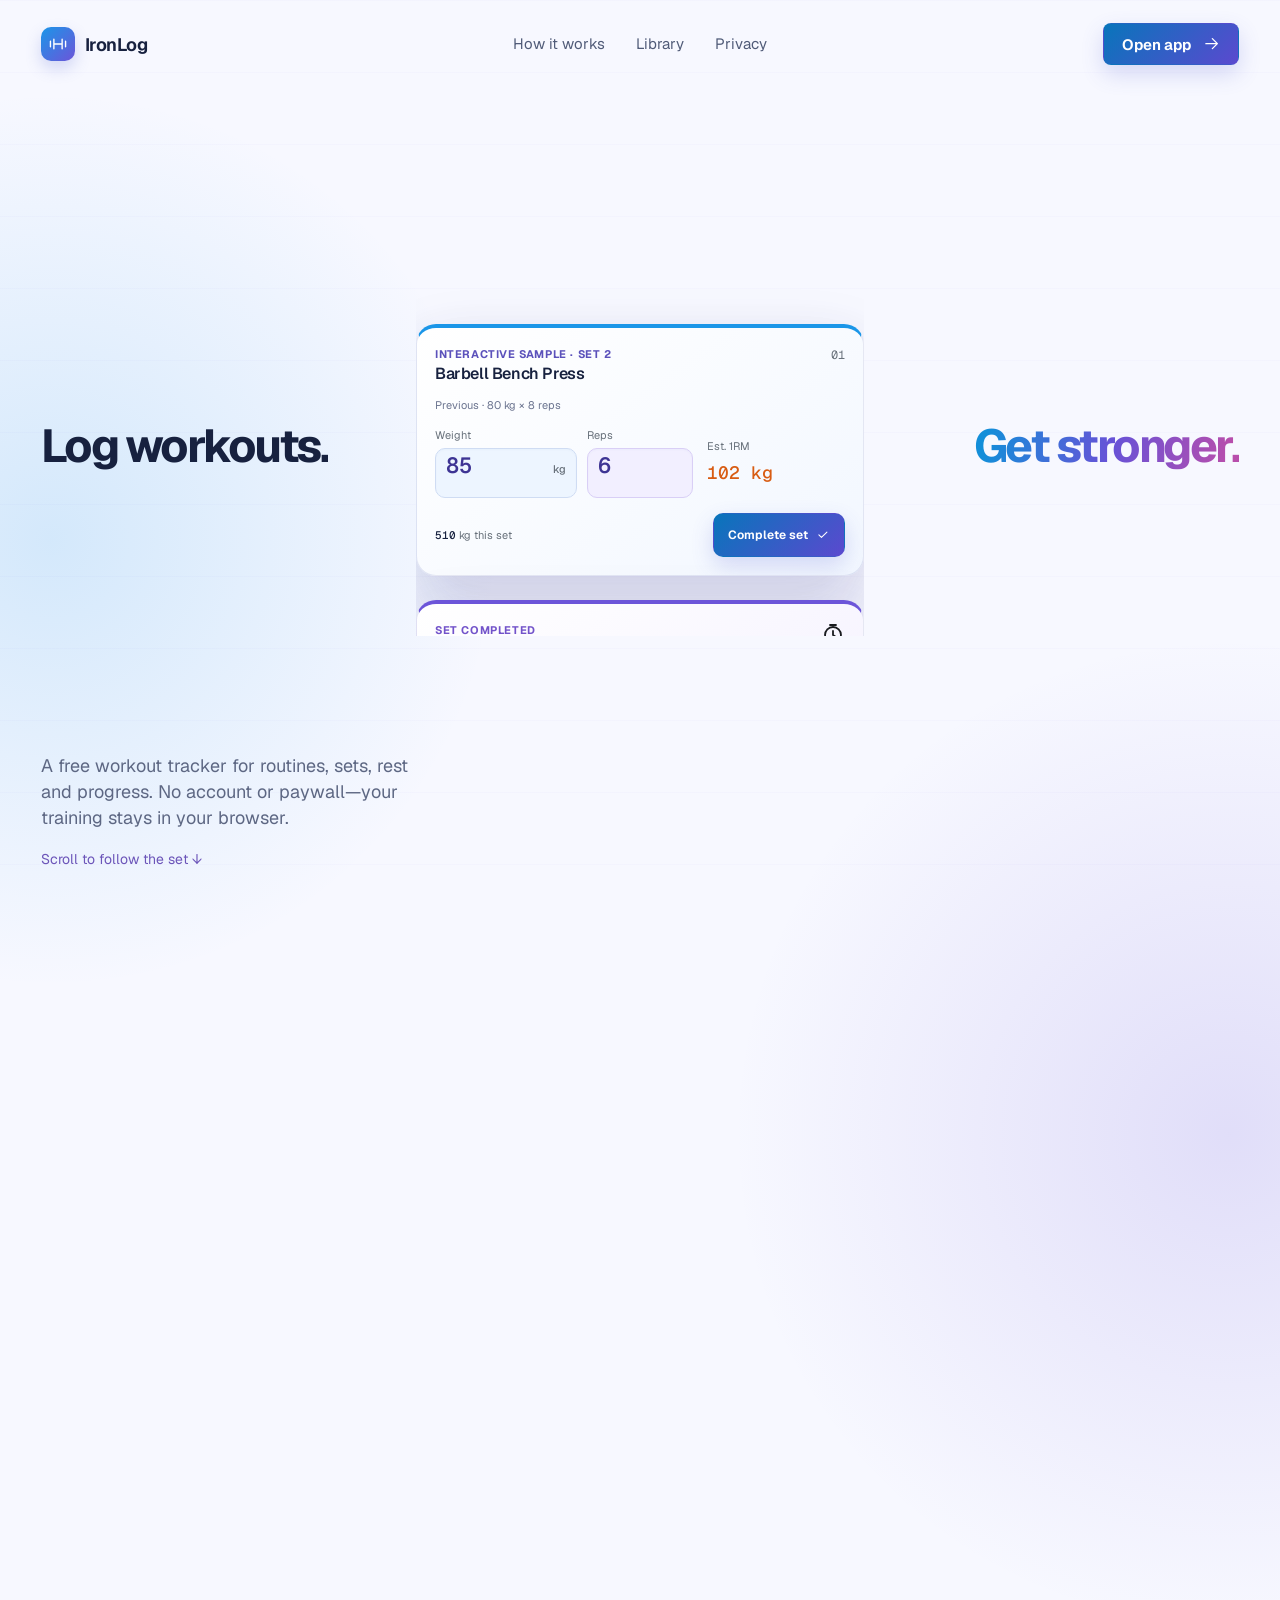
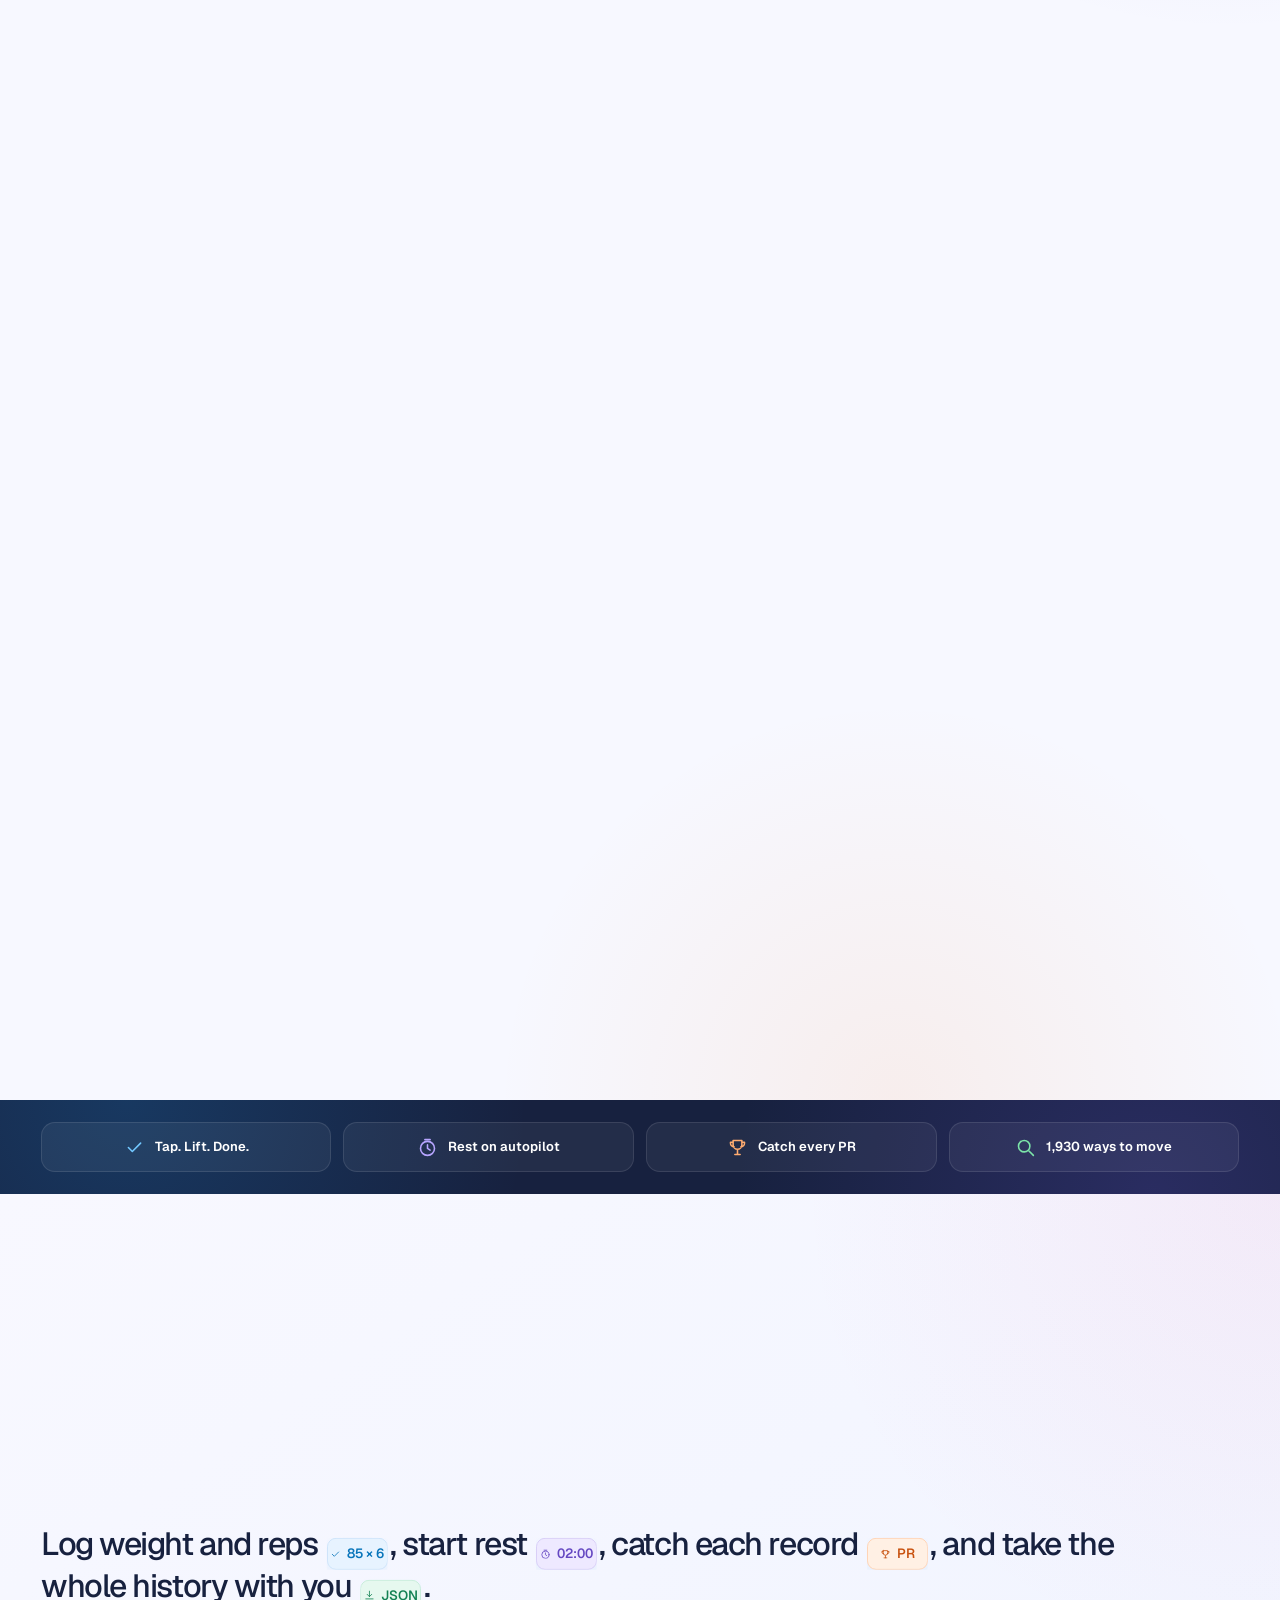
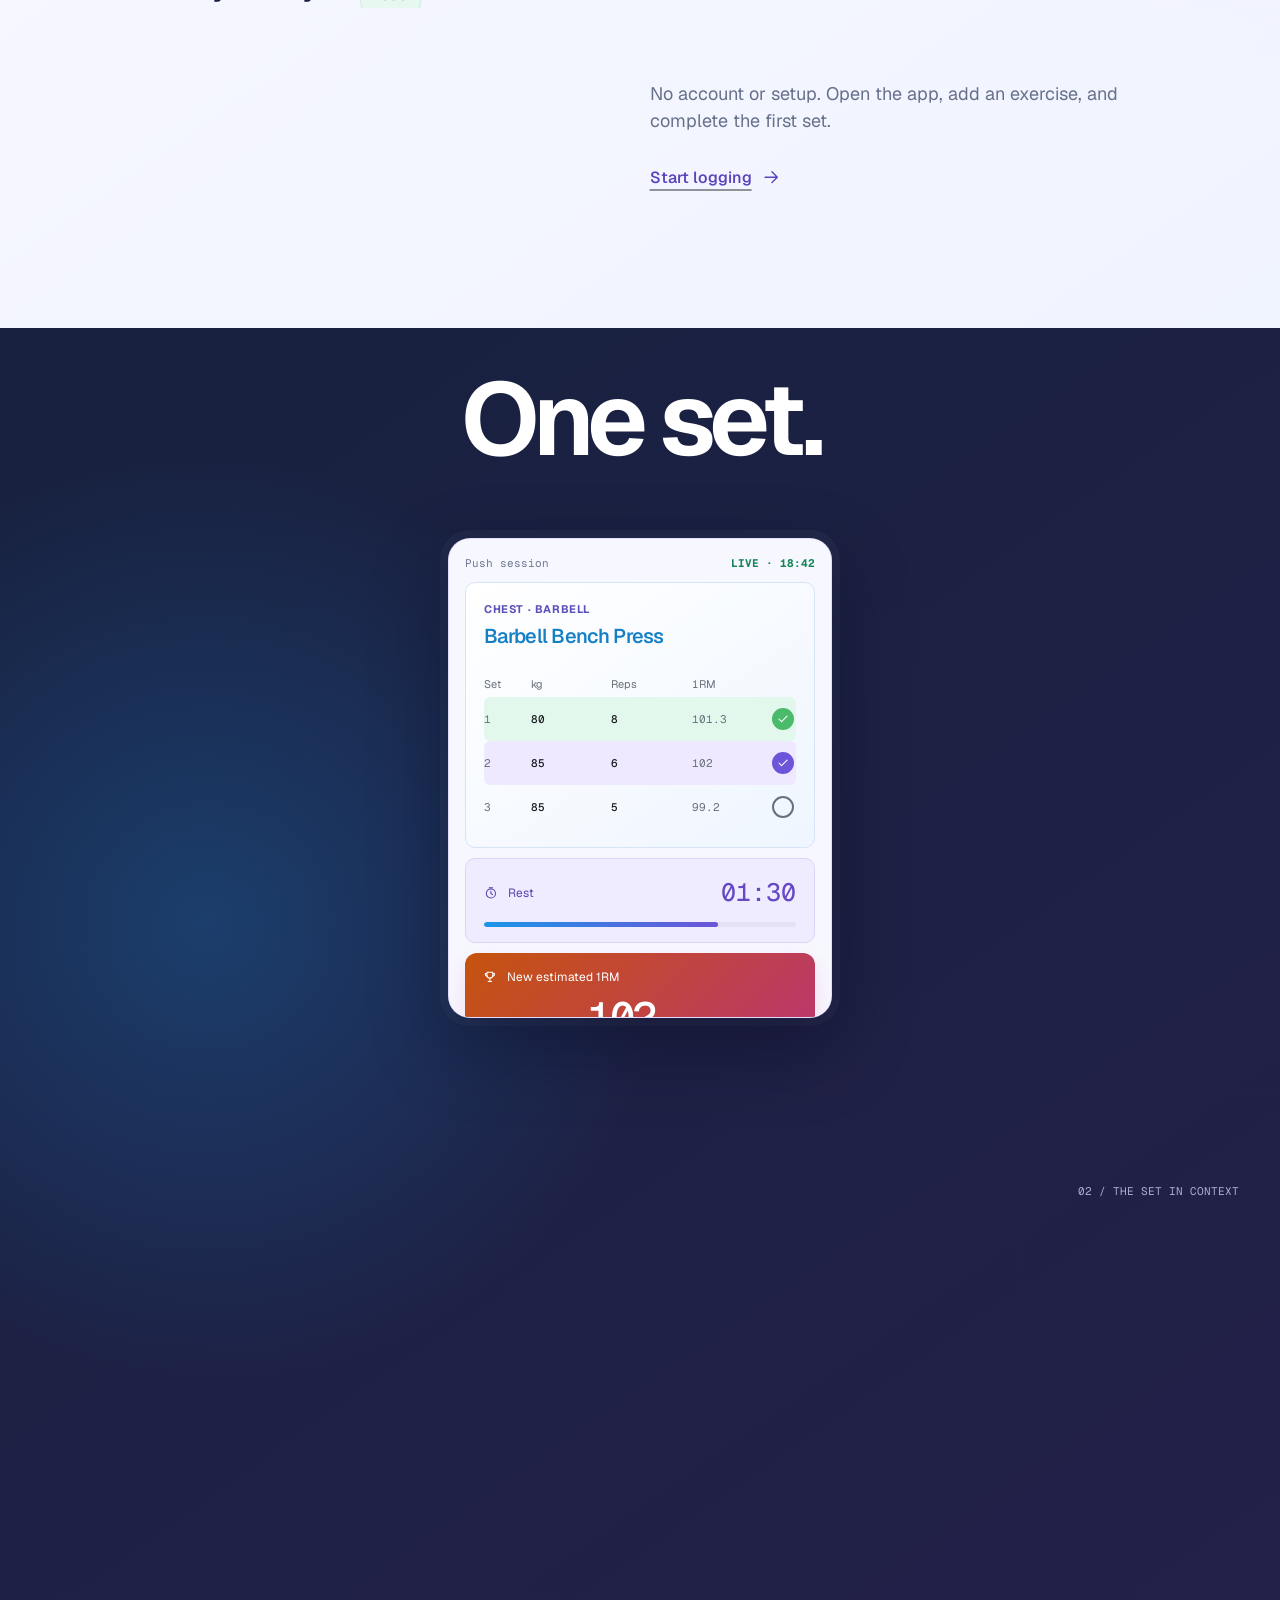
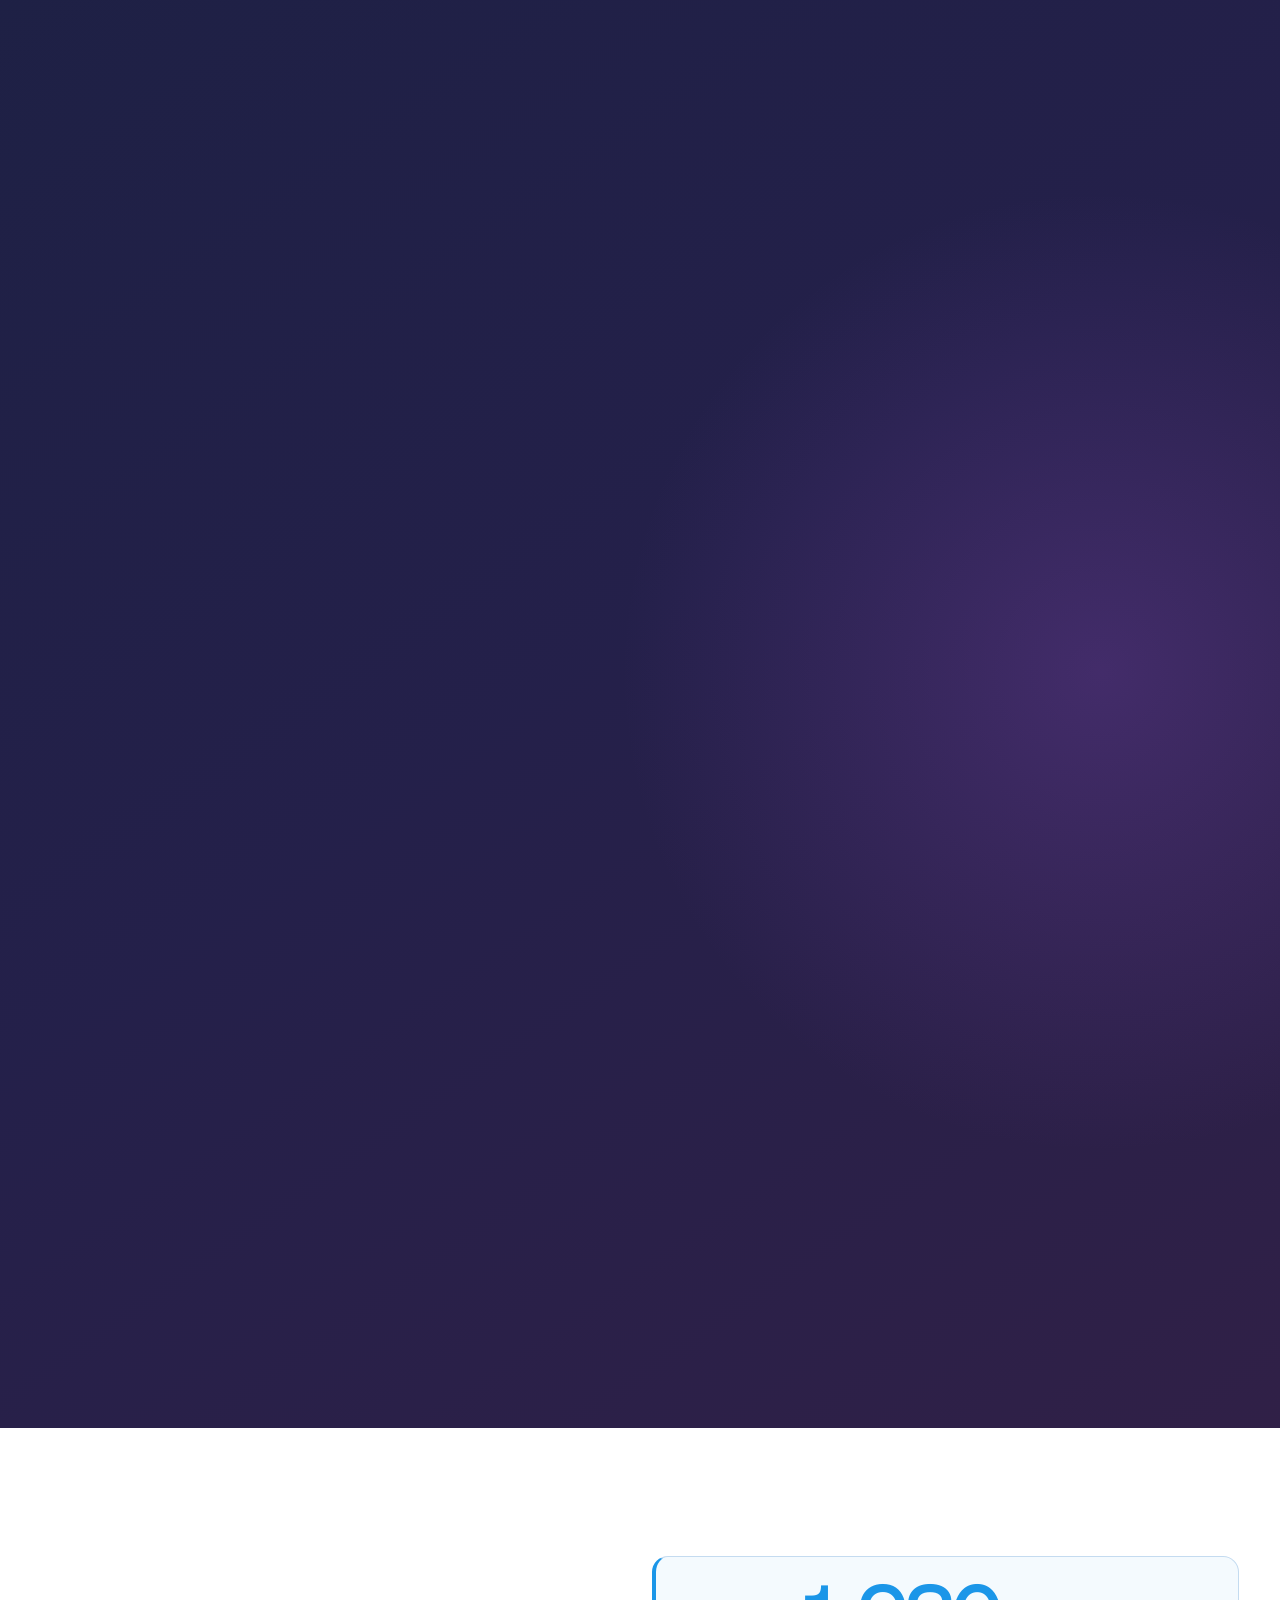
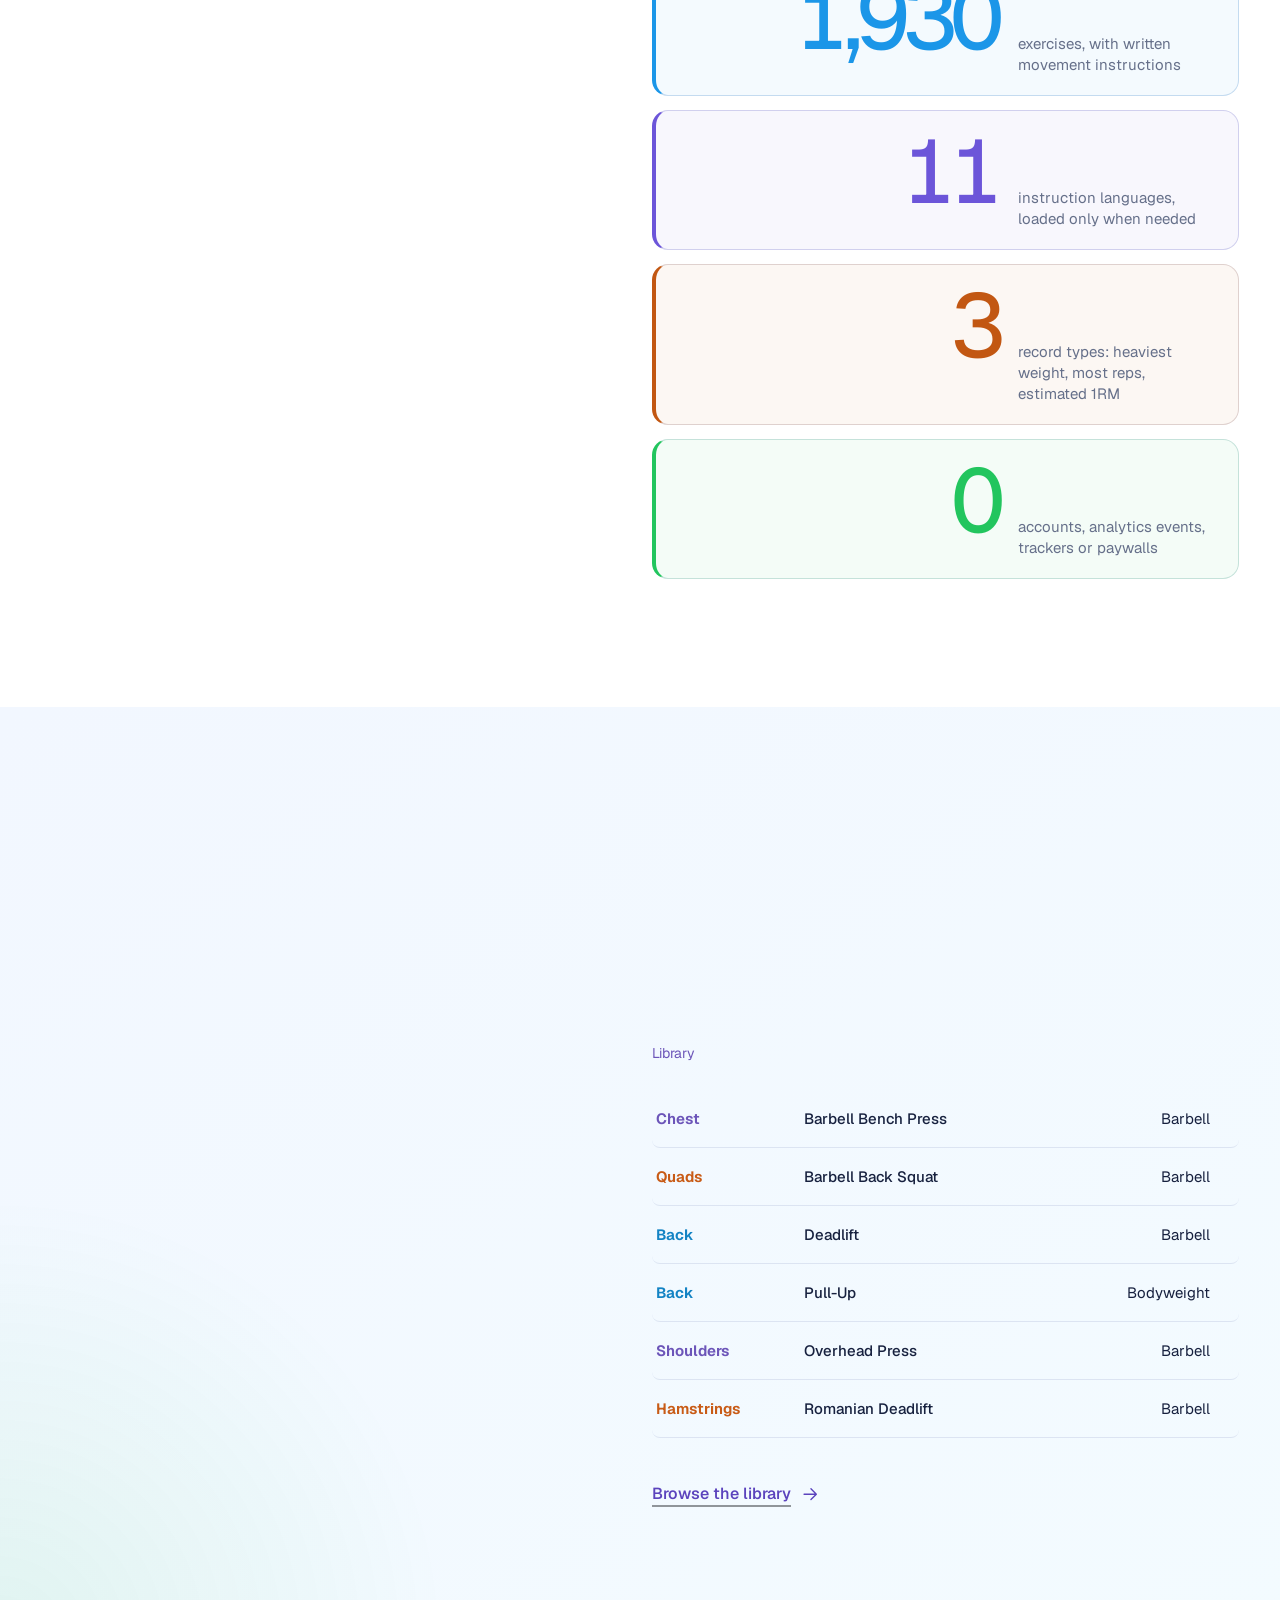
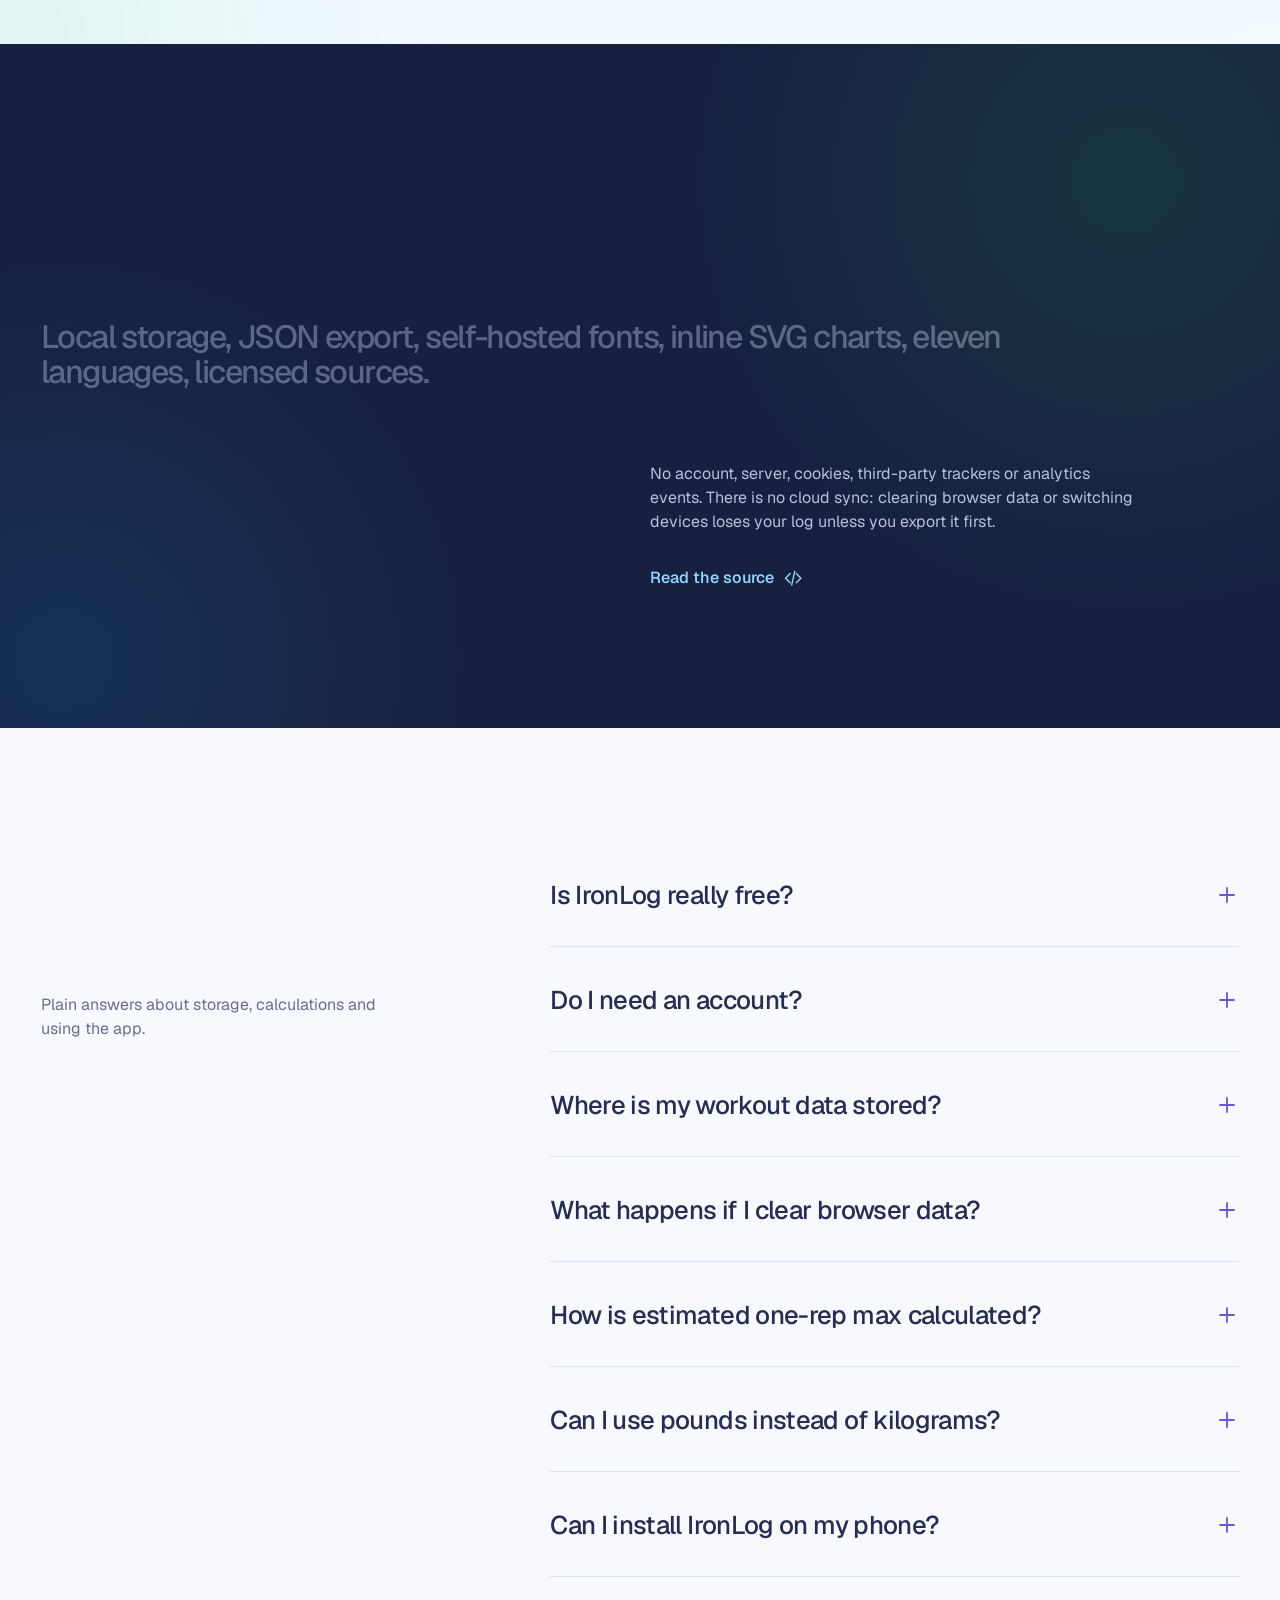
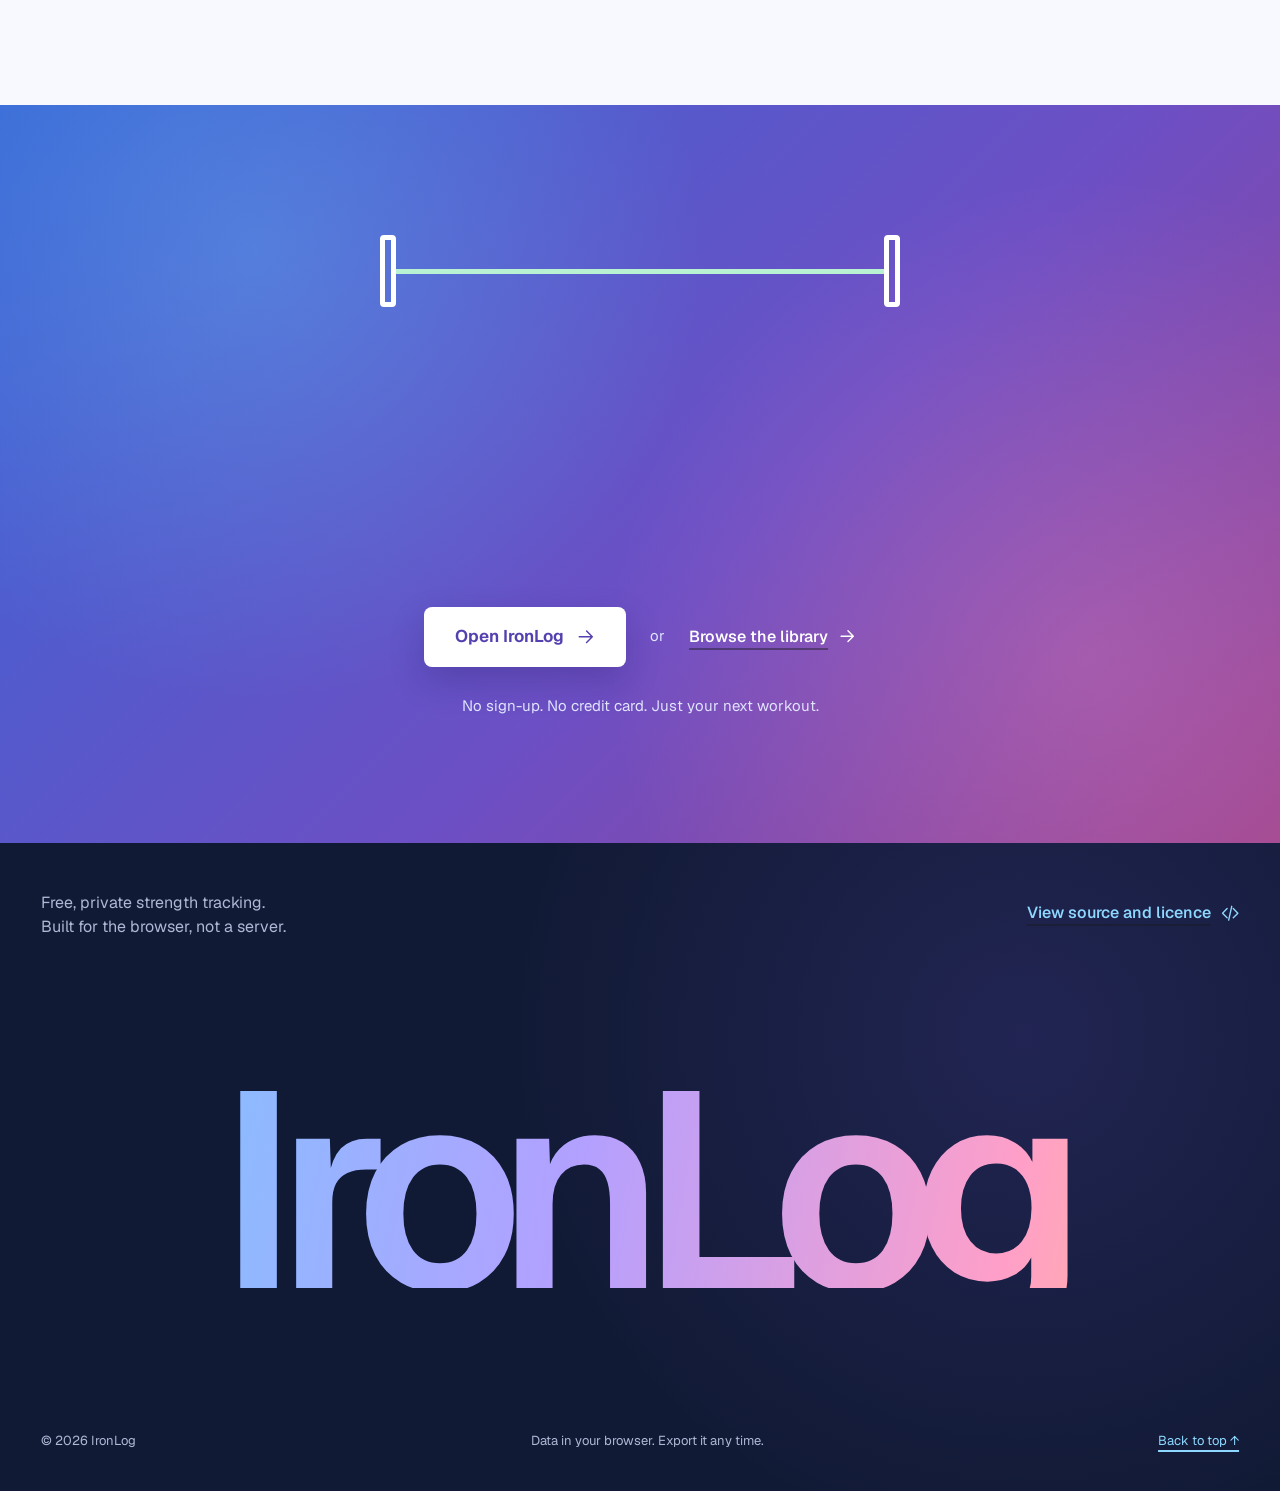
==== commit 79685ecf: "Add vibrant training motion across app and landing Co-authored-by: arena-agent <297053741+arena-agen" ====
--- a/index.html
+++ b/index.html
@@ -21,6 +21,7 @@
     <link rel="apple-touch-icon" href="./assets/img/logo.svg" />
     <link rel="preload" href="fonts/Geist-Variable.woff2" as="font" type="font/woff2" crossorigin />
     <link rel="stylesheet" href="assets/css/landing.css" />
+    <link rel="stylesheet" href="assets/css/vibrant-landing.css" />
     <script>
       document.documentElement.classList.remove("no-js");
       document.documentElement.classList.add("js");
@@ -179,6 +180,15 @@
         </div>
       </section>
 
+      <section class="training-ribbon" aria-label="Everything for your next session">
+        <div class="training-ribbon-inner">
+          <span class="ribbon-item ribbon-blue"><svg class="icon" aria-hidden="true"><use href="#i-check" /></svg><b>Tap. Lift. Done.</b></span>
+          <span class="ribbon-item ribbon-violet"><svg class="icon" aria-hidden="true"><use href="#i-timer" /></svg><b>Rest on autopilot</b></span>
+          <span class="ribbon-item ribbon-orange"><svg class="icon" aria-hidden="true"><use href="#i-trophy" /></svg><b>Catch every PR</b></span>
+          <span class="ribbon-item ribbon-green"><svg class="icon" aria-hidden="true"><use href="#i-search" /></svg><b>1,930 ways to move</b></span>
+        </div>
+      </section>
+
       <!-- A quiet reading section separates the two held scenes. -->
       <section class="features-section section-pad" id="how" aria-labelledby="features-title">
         <div class="section-grid">
--- a/assets/css/vibrant-landing.css
+++ b/assets/css/vibrant-landing.css
@@ -0,0 +1,798 @@
+/* ==========================================================================
+   IronLog landing — Training Energy
+
+   A colourful companion to the app's Training Energy layer. The existing
+   scroll choreography and working product samples stay intact; colour, depth
+   and small transform-only moments make the training story feel alive.
+   ========================================================================== */
+
+:root {
+  --energy-blue: #1b96e8;
+  --energy-violet: #6c55d9;
+  --energy-orange: #f97316;
+  --energy-green: #22c55e;
+  --energy-pink: #e9509b;
+  --energy-navy: #17213f;
+  --energy-ink: #17213f;
+  --energy-muted: #66708a;
+  --energy-ease: cubic-bezier(0.16, 1, 0.3, 1);
+}
+
+@media screen {
+  html,
+  body {
+    background: #f7f8ff;
+  }
+
+  body {
+    color: var(--energy-ink);
+  }
+
+  ::selection {
+    background: #8f7cf6;
+    color: #ffffff;
+  }
+
+  :focus-visible {
+    outline-color: var(--energy-violet);
+  }
+
+  .button,
+  .ui-action {
+    border-color: transparent;
+    background: linear-gradient(135deg, #0875bb, #5b49cf);
+    color: #ffffff;
+    box-shadow: 0 9px 22px rgba(75, 85, 205, 0.2);
+    transition: transform 180ms var(--energy-ease), box-shadow 180ms ease, filter 180ms ease;
+  }
+
+  .button:hover,
+  .ui-action:hover {
+    border-color: transparent;
+    background: linear-gradient(135deg, #075f96, #5848cf);
+    color: #ffffff;
+    box-shadow: 0 13px 28px rgba(75, 85, 205, 0.28);
+    filter: saturate(1.08);
+    transform: translateY(-2px);
+  }
+
+  .text-link {
+    color: #5b43bd;
+  }
+
+  .text-link .icon {
+    transition: transform 180ms var(--energy-ease);
+  }
+
+  .text-link:hover .icon {
+    transform: translateX(4px);
+  }
+
+  /* ── Hero: bright training colours, not a monochrome product page ────── */
+  .hero-scene {
+    background:
+      radial-gradient(circle at 4% 20%, rgba(27, 150, 232, 0.16), transparent 28rem),
+      radial-gradient(circle at 96% 42%, rgba(108, 85, 217, 0.16), transparent 31rem),
+      radial-gradient(circle at 70% 100%, rgba(249, 115, 22, 0.08), transparent 25rem),
+      #f7f8ff;
+  }
+
+  .hero-scene > .scene-stage {
+    background-image: linear-gradient(rgba(108, 85, 217, 0.025) 1px, transparent 1px);
+    background-size: 100% 72px;
+  }
+
+  .wordmark {
+    color: var(--energy-navy);
+  }
+
+  .brand-icon {
+    width: 34px;
+    height: 34px;
+    padding: 6px;
+    border-radius: 10px;
+    background: linear-gradient(135deg, var(--energy-blue), var(--energy-violet));
+    color: #ffffff;
+    box-shadow: 0 7px 16px rgba(74, 91, 207, 0.22);
+  }
+
+  .nav-links a {
+    color: #505b78;
+  }
+
+  .nav-links a:hover {
+    color: var(--energy-violet);
+    text-decoration-color: var(--energy-violet);
+  }
+
+  .hero-title {
+    color: var(--energy-navy);
+    font-weight: 720;
+  }
+
+  .hero-half-right {
+    color: var(--energy-violet);
+  }
+
+  .hero-half-right .title-mask > span {
+    background: linear-gradient(100deg, #138ed9 5%, #6752d7 52%, #b84eac 96%);
+    background-clip: text;
+    -webkit-background-clip: text;
+    color: transparent;
+    -webkit-text-fill-color: transparent;
+  }
+
+  .hero-reel-mask {
+    filter: drop-shadow(0 24px 28px rgba(67, 64, 152, 0.11));
+  }
+
+  .reel-frame {
+    border: 1px solid rgba(100, 112, 180, 0.16);
+    border-top: 4px solid var(--energy-blue);
+    border-radius: 20px;
+    background: linear-gradient(145deg, #ffffff, #f2f7ff);
+    box-shadow: 0 24px 65px rgba(62, 64, 130, 0.13);
+  }
+
+  .reel-rest {
+    border-top-color: var(--energy-violet);
+    background: linear-gradient(145deg, #ffffff, #f3efff);
+  }
+
+  .reel-progress {
+    border-top-color: var(--energy-green);
+    background: linear-gradient(145deg, #ffffff, #eefbf5);
+  }
+
+  .ui-kicker {
+    color: #5b51bb;
+    font-weight: 700;
+    letter-spacing: 0.055em;
+    text-transform: uppercase;
+  }
+
+  .reel-rest .ui-kicker {
+    color: #7253ca;
+  }
+
+  .reel-progress .ui-kicker {
+    color: #148557;
+  }
+
+  .ui-head h2,
+  .sample-orm strong,
+  .sample-volume b,
+  .rest-foot b {
+    color: var(--energy-navy);
+  }
+
+  .sample-previous,
+  .rest-next,
+  .rest-caption,
+  .progress-total span,
+  .sample-chart i {
+    color: #6c7590;
+  }
+
+  .sample-input {
+    border: 1px solid #cfdcf3;
+    border-radius: 10px;
+    background: #edf5ff;
+    box-shadow: inset 0 1px 2px rgba(30, 80, 150, 0.03);
+  }
+
+  .sample-set-grid > label:nth-child(2) .sample-input {
+    border-color: #d9cff6;
+    background: #f2efff;
+  }
+
+  .sample-input:focus-within {
+    border-color: var(--energy-violet);
+    box-shadow: 0 0 0 4px rgba(108, 85, 217, 0.12);
+  }
+
+  .sample-input input,
+  .sample-orm strong {
+    color: #3e3494;
+  }
+
+  .sample-orm strong {
+    color: #d85c13;
+  }
+
+  .ui-action {
+    border-radius: 10px;
+  }
+
+  .reel-set.is-complete .ui-action {
+    background: linear-gradient(135deg, #2bc76a, #129b62);
+    box-shadow: 0 10px 24px rgba(34, 197, 94, 0.24);
+  }
+
+  .sample-pr {
+    border-radius: 10px;
+    background: linear-gradient(135deg, #c6530d, #ba3478);
+    box-shadow: 0 12px 30px rgba(233, 80, 155, 0.25);
+  }
+
+  .rest-value {
+    background: linear-gradient(135deg, #4e63d8, #8a4fc1);
+    background-clip: text;
+    -webkit-background-clip: text;
+    color: transparent;
+  }
+
+  .rest-track {
+    overflow: hidden;
+    border-radius: 999px;
+    background: #e4e1f4;
+  }
+
+  .rest-track > span {
+    border-radius: inherit;
+    background: linear-gradient(90deg, var(--energy-blue), var(--energy-violet));
+  }
+
+  .pr-stamp {
+    background: #fff0e4;
+    color: #c5500d;
+    box-shadow: 0 5px 14px rgba(249, 115, 22, 0.1);
+  }
+
+  .progress-total strong {
+    color: #3e3494;
+  }
+
+  .sample-chart > span {
+    background: linear-gradient(180deg, #7b62e0, #4e63d8);
+  }
+
+  .sample-chart > span:nth-child(2) {
+    background: linear-gradient(180deg, #42ce7d, #16a363);
+  }
+
+  .sample-chart > span:nth-child(3) {
+    background: linear-gradient(180deg, #28b5e8, #1b96e8);
+  }
+
+  .sample-chart > span:nth-child(4) {
+    background: linear-gradient(180deg, #fb984c, #f97316);
+  }
+
+  .hero-support p {
+    color: #5d6783;
+  }
+
+  .hero-support > span {
+    color: #6c55b9;
+  }
+
+  /* ── A compact, colourful feature rhythm between the held scenes ─────── */
+  .training-ribbon {
+    position: relative;
+    z-index: 5;
+    padding: 22px var(--gutter);
+    overflow: hidden;
+    background:
+      radial-gradient(circle at 10% 0%, rgba(27, 150, 232, 0.2), transparent 25rem),
+      radial-gradient(circle at 90% 100%, rgba(108, 85, 217, 0.22), transparent 26rem),
+      #17213f;
+  }
+
+  .training-ribbon-inner {
+    display: grid;
+    grid-template-columns: repeat(4, minmax(0, 1fr));
+    gap: 12px;
+    max-width: 1440px;
+    margin: 0 auto;
+  }
+
+  .ribbon-item {
+    display: flex;
+    align-items: center;
+    justify-content: center;
+    gap: 10px;
+    min-height: 50px;
+    padding: 10px 14px;
+    border: 1px solid rgba(255, 255, 255, 0.1);
+    border-radius: 14px;
+    background: rgba(255, 255, 255, 0.055);
+    color: #ffffff;
+    font-size: 13px;
+    transition: transform 220ms var(--energy-ease), background-color 220ms ease;
+  }
+
+  .ribbon-item .icon {
+    width: 21px;
+    height: 21px;
+  }
+
+  .ribbon-item b {
+    font-weight: 620;
+  }
+
+  .ribbon-blue .icon { color: #72c8ff; }
+  .ribbon-violet .icon { color: #b7a5ff; }
+  .ribbon-orange .icon { color: #ffac70; }
+  .ribbon-green .icon { color: #7ce5a9; }
+
+  .ribbon-item:hover {
+    background: rgba(255, 255, 255, 0.1);
+    transform: translateY(-3px);
+  }
+
+  /* ── Reading sections ────────────────────────────────────────────────── */
+  .features-section {
+    background:
+      radial-gradient(circle at 100% 0%, rgba(233, 80, 155, 0.07), transparent 30rem),
+      linear-gradient(145deg, #f8f8ff, #f0f4ff);
+  }
+
+  .section-heading,
+  .feature-statement,
+  .library-heading,
+  .faq-intro h2 {
+    color: var(--energy-navy);
+  }
+
+  .picture-word {
+    border-color: #cfe4fa;
+    border-radius: 9px;
+    background: #e7f3ff;
+    color: #0875bb;
+    box-shadow: 0 4px 10px rgba(27, 150, 232, 0.08);
+  }
+
+  .feature-statement .picture-word:nth-of-type(2) {
+    border-color: #d9cff7;
+    background: #eee9ff;
+    color: #6548c2;
+  }
+
+  .feature-statement .picture-word:nth-of-type(4) {
+    border-color: #c9eddc;
+    background: #e6f8ef;
+    color: #128153;
+  }
+
+  .picture-word-pr,
+  .feature-statement .picture-word-pr {
+    border-color: #ffd4b6;
+    background: #fff0e4;
+    color: #c8500d;
+  }
+
+  .feature-support p {
+    color: #66708a;
+  }
+
+  /* ── The set in context: a vivid dark stage around a real product UI ─── */
+  .showcase-scene {
+    background:
+      radial-gradient(circle at 16% 22%, rgba(27, 150, 232, 0.25), transparent 29rem),
+      radial-gradient(circle at 86% 72%, rgba(137, 75, 190, 0.28), transparent 30rem),
+      linear-gradient(145deg, #17213f, #24204a 65%, #302047);
+    color: #ffffff;
+  }
+
+  .showcase-title-top {
+    color: #ffffff;
+  }
+
+  .showcase-title-bottom {
+    background: linear-gradient(90deg, #7fd2ff, #b9a8ff 48%, #ff9fc8);
+    background-clip: text;
+    -webkit-background-clip: text;
+    color: transparent;
+  }
+
+  .showcase-frame {
+    border: 1px solid rgba(185, 168, 255, 0.34);
+    border-radius: 22px;
+    background: #f7f8ff;
+    box-shadow: 0 28px 75px rgba(4, 8, 32, 0.38), 0 0 0 8px rgba(255, 255, 255, 0.035);
+  }
+
+  .showcase-ui {
+    background: #f7f8ff;
+    color: var(--energy-navy);
+  }
+
+  .session-topline,
+  .session-bottom {
+    color: #6c7590;
+  }
+
+  .session-topline span:last-child {
+    color: #148557;
+    font-weight: 700;
+  }
+
+  .session-exercise {
+    border-color: #d7e4f6;
+    background: linear-gradient(145deg, #ffffff, #eff6ff);
+  }
+
+  .session-exercise h3 {
+    color: #147fc5;
+  }
+
+  .session-set.is-done {
+    background: #e3f8ec;
+  }
+
+  .session-set.is-current {
+    background: #eee9ff;
+  }
+
+  .session-set.is-current i {
+    border-color: var(--energy-violet);
+    background: var(--energy-violet);
+  }
+
+  .session-rest {
+    border-color: #ddd4f6;
+    background: #f0ecff;
+    color: #5842ae;
+  }
+
+  .session-rest strong {
+    color: #6548c2;
+  }
+
+  .session-record {
+    border-radius: 12px;
+    background: linear-gradient(135deg, #c6530d, #ba3478);
+    color: #ffffff;
+    box-shadow: 0 10px 22px rgba(233, 80, 155, 0.17);
+  }
+
+  .showcase-caption {
+    color: #c5c9e3;
+  }
+
+  .showcase-scene.is-live .scene-count {
+    color: #aaaed2;
+  }
+
+  /* ── Facts become coloured training tiles ────────────────────────────── */
+  .stats-section {
+    background: #ffffff;
+  }
+
+  .stats-heading {
+    color: var(--energy-navy);
+  }
+
+  .stats-heading span {
+    color: #75809d;
+  }
+
+  .number-ledger {
+    gap: 14px;
+  }
+
+  .ledger-row {
+    --row-accent: var(--energy-blue);
+    padding: 20px 22px;
+    border: 1px solid color-mix(in srgb, var(--row-accent) 16%, #e4e8f2);
+    border-left: 4px solid var(--row-accent);
+    border-radius: 16px;
+    background: color-mix(in srgb, var(--row-accent) 5%, #ffffff);
+    transition: transform 220ms var(--energy-ease), box-shadow 220ms ease;
+  }
+
+  .ledger-row:nth-child(2) { --row-accent: var(--energy-violet); }
+  .ledger-row:nth-child(3) { --row-accent: #c25712; }
+  .ledger-row:nth-child(4) { --row-accent: var(--energy-green); }
+
+  .ledger-row:hover {
+    box-shadow: 0 12px 26px color-mix(in srgb, var(--row-accent) 12%, transparent);
+    transform: translateX(-5px);
+  }
+
+  .ledger-number {
+    color: var(--row-accent);
+  }
+
+  .ledger-row p {
+    color: #66708a;
+  }
+
+  /* ── Library ─────────────────────────────────────────────────────────── */
+  .library-section {
+    background:
+      radial-gradient(circle at 0% 100%, rgba(34, 197, 94, 0.09), transparent 28rem),
+      linear-gradient(145deg, #f2f7ff, #f3fbff);
+  }
+
+  .exercise-fragment {
+    border: 1px solid #d5e3f5;
+    border-top: 4px solid var(--energy-blue);
+    border-radius: 18px;
+    background: #ffffff;
+    box-shadow: 0 18px 45px rgba(59, 94, 150, 0.11);
+  }
+
+  .search-faux {
+    color: #147fc5;
+  }
+
+  .movement-diagram {
+    background: linear-gradient(145deg, #edf5ff, #f2efff);
+  }
+
+  .diagram-rule {
+    stroke: #c7d7ef;
+  }
+
+  .diagram-body {
+    stroke: #536cc8;
+  }
+
+  .diagram-bar {
+    stroke: #f97316;
+  }
+
+  .diagram-path,
+  .diagram-arrow {
+    stroke: #1b96e8;
+  }
+
+  .exercise-fragment figcaption strong {
+    color: #147fc5;
+  }
+
+  .table-name {
+    color: #6c55b9;
+  }
+
+  .exercise-row {
+    border-bottom-color: #dce4f2;
+    border-radius: 8px;
+    transition: background-color 180ms ease, color 180ms ease, transform 180ms var(--energy-ease);
+  }
+
+  .exercise-row > span:first-child {
+    color: #6c55b9;
+    font-weight: 650;
+  }
+
+  .exercise-row:nth-child(2) > span:first-child,
+  .exercise-row:nth-child(6) > span:first-child {
+    color: #c85b16;
+  }
+
+  .exercise-row:nth-child(3) > span:first-child,
+  .exercise-row:nth-child(4) > span:first-child {
+    color: #1383c4;
+  }
+
+  .exercise-row:hover {
+    background: rgba(255, 255, 255, 0.8);
+    color: #5b43bd;
+    transform: translateX(5px);
+  }
+
+  /* ── Privacy and FAQ ─────────────────────────────────────────────────── */
+  .privacy-section {
+    background:
+      radial-gradient(circle at 88% 20%, rgba(34, 197, 94, 0.12), transparent 27rem),
+      radial-gradient(circle at 5% 90%, rgba(27, 150, 232, 0.14), transparent 25rem),
+      #17213f;
+    color: #ffffff;
+  }
+
+  .privacy-section .section-heading {
+    color: #ffffff;
+  }
+
+  .privacy-statement span {
+    color: rgba(224, 229, 255, 0.35);
+  }
+
+  .privacy-statement span.is-lit {
+    color: #9ee8bf;
+  }
+
+  .privacy-proof p {
+    color: #b8c0da;
+  }
+
+  .privacy-proof .text-link {
+    color: #8ed8ff;
+  }
+
+  .faq-section {
+    background: #f8f8ff;
+  }
+
+  .faq-intro p,
+  .faq-answer {
+    color: #66708a;
+  }
+
+  .faq-list details {
+    border-bottom-color: #dce1f0;
+  }
+
+  .faq-list summary {
+    color: #252d50;
+  }
+
+  .faq-list summary .icon {
+    color: #6c55d9;
+  }
+
+  /* ── Final action and footer ─────────────────────────────────────────── */
+  .final-cta {
+    position: relative;
+    overflow: hidden;
+    background:
+      radial-gradient(circle at 20% 20%, rgba(111, 211, 255, 0.28), transparent 28rem),
+      radial-gradient(circle at 85% 75%, rgba(255, 147, 196, 0.26), transparent 30rem),
+      linear-gradient(135deg, #3866d5, #6d4fc4 58%, #9a438e);
+    color: #ffffff;
+  }
+
+  .final-cta h2 {
+    color: #ffffff;
+    text-shadow: 0 8px 30px rgba(30, 25, 90, 0.18);
+  }
+
+  .final-cta .button {
+    border-color: rgba(255, 255, 255, 0.75);
+    background: #ffffff;
+    color: #5540b0;
+    box-shadow: 0 14px 34px rgba(24, 20, 80, 0.22);
+  }
+
+  .final-cta .button:hover {
+    border-color: #ffffff;
+    background: #eff8ff;
+    color: #3d2d91;
+  }
+
+  .final-cta .text-link {
+    color: #ffffff;
+  }
+
+  .final-cta > p,
+  .cta-actions > span {
+    color: #e0e4ff;
+  }
+
+  .cta-bar-path {
+    animation: landing-barbell-float 4.5s ease-in-out infinite;
+  }
+
+  .cta-bar-line {
+    background: #b9f2d2;
+  }
+
+  .cta-plate {
+    border-color: #ffffff;
+    border-radius: 4px;
+  }
+
+  .site-footer {
+    background:
+      radial-gradient(circle at 80% 30%, rgba(108, 85, 217, 0.18), transparent 32rem),
+      #111a35;
+    color: #ffffff;
+  }
+
+  .footer-top p,
+  .footer-bottom {
+    color: #aeb8d5;
+  }
+
+  .footer-top .text-link,
+  .footer-bottom a {
+    color: #8ed8ff;
+  }
+
+  .footer-wordmark a {
+    background: linear-gradient(100deg, #77caff, #b3a0ff 45%, #ff9fc8 80%, #ffbc8b);
+    background-clip: text;
+    -webkit-background-clip: text;
+    color: transparent;
+  }
+
+  .motion-ok .pr-stamp {
+    animation: landing-pr-glow 3.6s ease-in-out infinite;
+  }
+
+  .motion-ok .rest-readout .rest-value {
+    animation: landing-rest-breathe 3s ease-in-out infinite;
+  }
+
+  @keyframes landing-barbell-float {
+    0%, 100% { transform: translateY(0) rotate(0); }
+    50% { transform: translateY(-8px) rotate(-1deg); }
+  }
+
+  @keyframes landing-pr-glow {
+    0%, 100% { transform: rotate(-2deg) scale(1); }
+    50% { transform: rotate(2deg) scale(1.04); }
+  }
+
+  @keyframes landing-rest-breathe {
+    0%, 100% { opacity: 1; transform: scale(1); }
+    50% { opacity: 0.82; transform: scale(0.985); }
+  }
+}
+
+@media screen and (max-width: 760px) {
+  .training-ribbon {
+    padding-block: 16px;
+  }
+
+  .training-ribbon-inner {
+    grid-template-columns: repeat(2, minmax(0, 1fr));
+    gap: 8px;
+  }
+
+  .ribbon-item {
+    justify-content: flex-start;
+    min-height: 48px;
+    padding: 9px 10px;
+    font-size: 11px;
+  }
+
+  .ribbon-item .icon {
+    width: 18px;
+    height: 18px;
+  }
+
+  .ledger-row {
+    padding: 16px;
+  }
+
+  .showcase-frame {
+    border-radius: 18px;
+  }
+}
+
+@media screen and (max-width: 380px) {
+  .training-ribbon-inner {
+    grid-template-columns: 1fr;
+  }
+
+  .ribbon-item {
+    min-height: 42px;
+  }
+}
+
+@media (forced-colors: active) {
+  .hero-half-right .title-mask > span,
+  .showcase-title-bottom,
+  .rest-value,
+  .footer-wordmark a {
+    background: none;
+    color: CanvasText;
+    -webkit-text-fill-color: CanvasText;
+  }
+}
+
+@media (prefers-reduced-motion: reduce) {
+  html {
+    scroll-behavior: auto;
+  }
+
+  .cta-bar-path,
+  .motion-ok .pr-stamp,
+  .motion-ok .rest-readout .rest-value {
+    animation: none !important;
+  }
+
+  .button,
+  .ui-action,
+  .ribbon-item,
+  .ledger-row,
+  .exercise-row,
+  .text-link .icon {
+    transition: none !important;
+    transform: none !important;
+  }
+}
